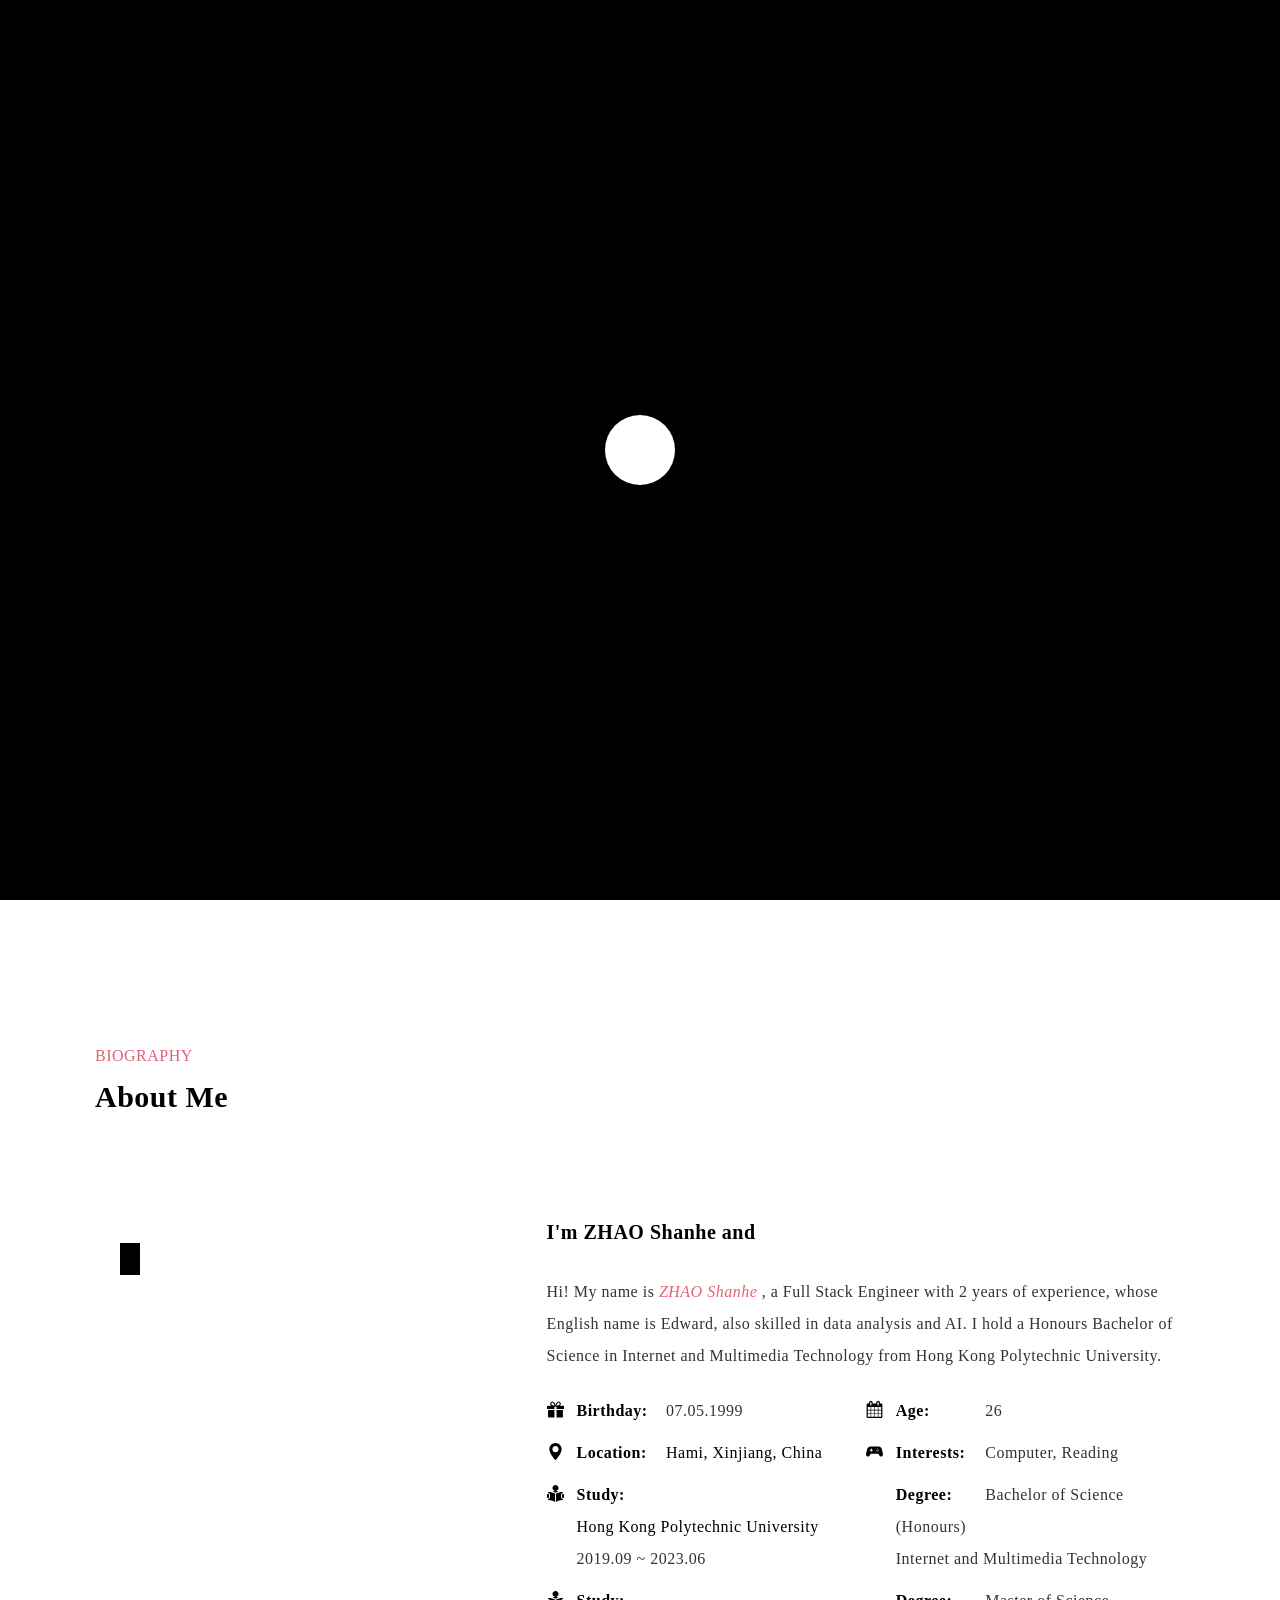
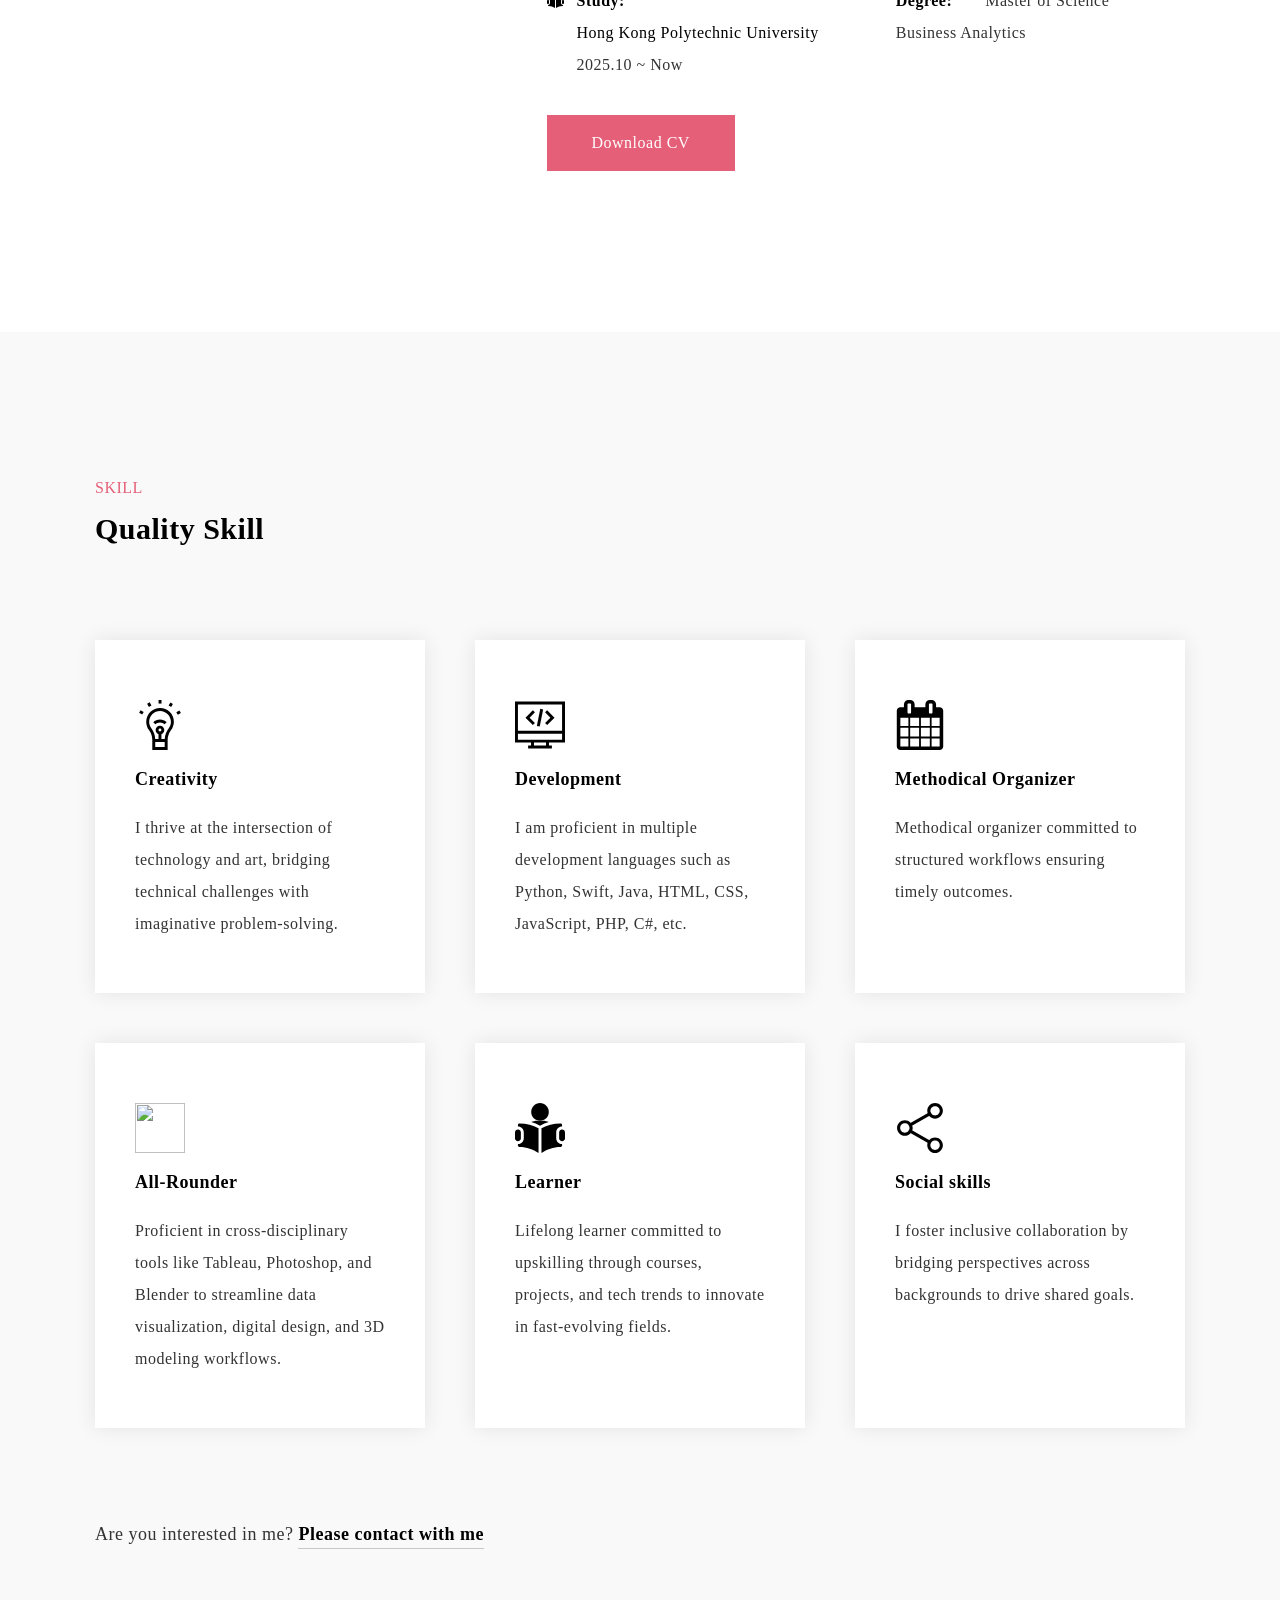
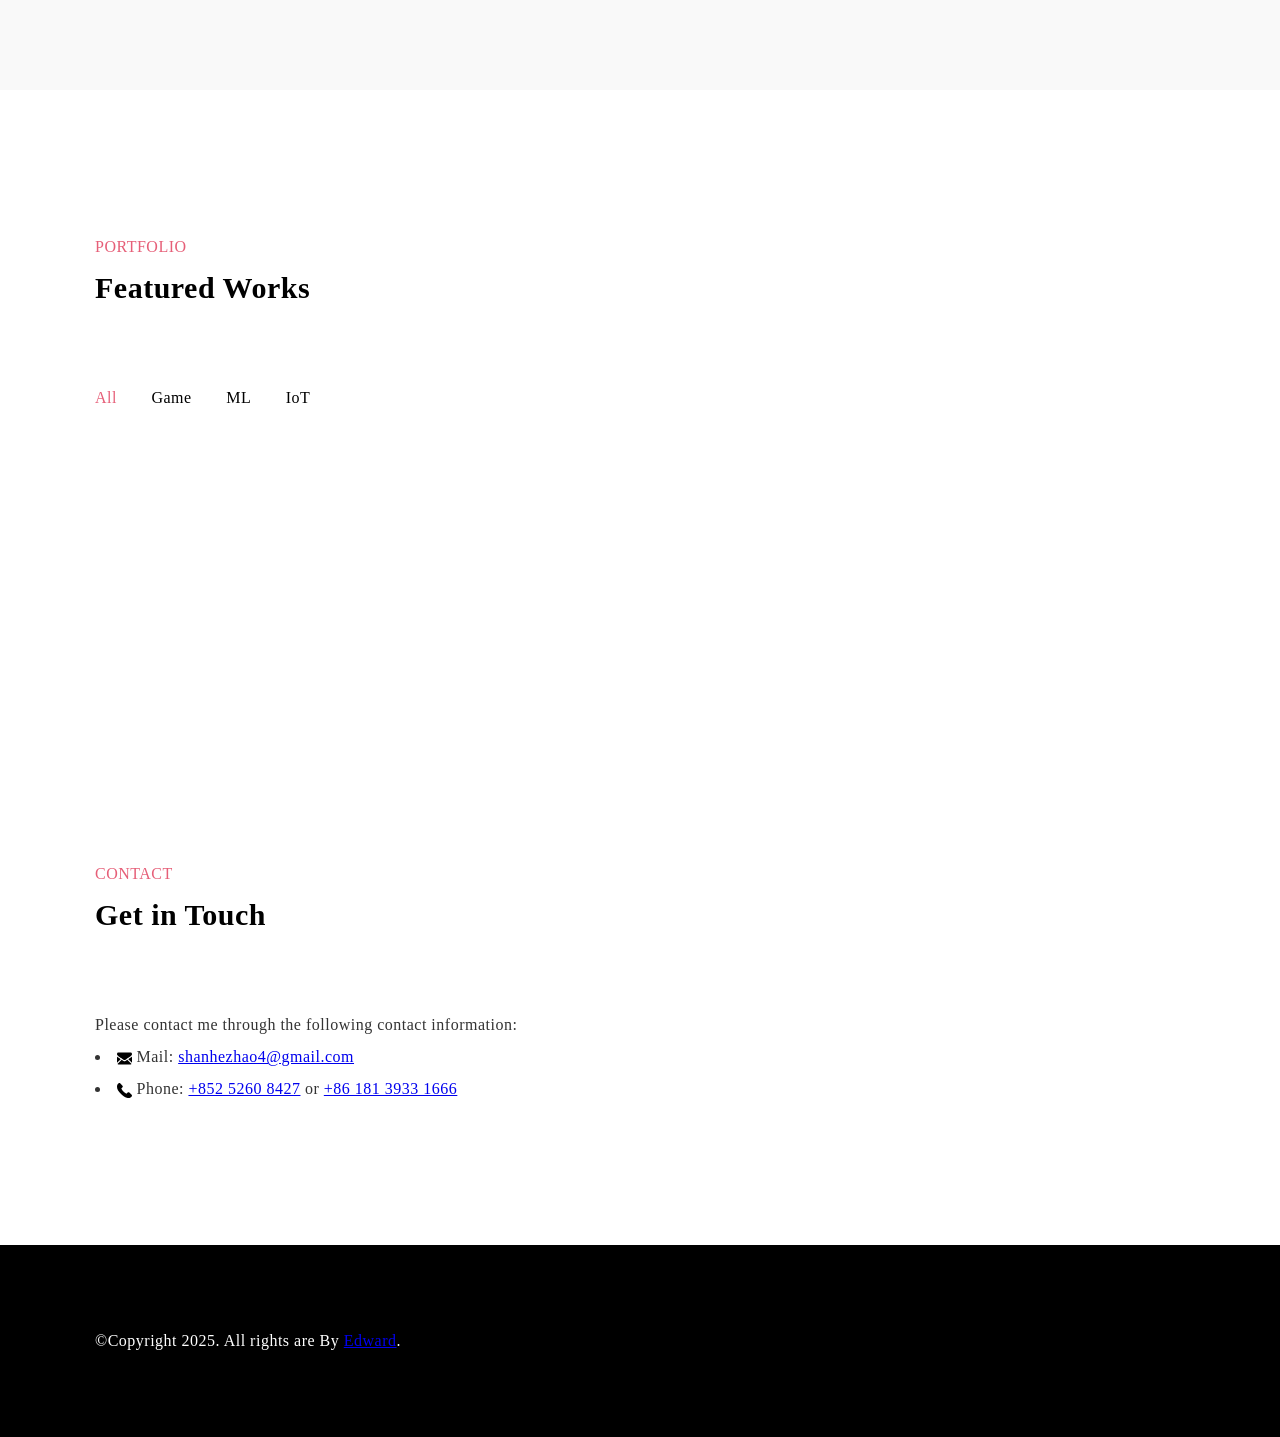
==== index.html @ e215b0c7 "update" ====
<!DOCTYPE html><!--[if lt IE 7]><html class="ie ie6" lang="en"><![endif]--><!--[if IE 7]><html class="ie ie7" lang="en"><![endif]--><!--[if IE 8]><html class="ie ie8" lang="en"><![endif]--><!--[if(gte IE 9)|!(IE)]><!-->
<html lang="en">
<!--<![endif]-->
<head>
<link rel="icon" href="../images/薪炎之律者.ico" type="image/x-icon">
<meta http-equiv="Content-Type" content="text/html; charset=utf-8" />
<meta name="description" content="Name of your web site">
<meta name="author" content="Marketify">
<meta name="viewport" content="width=device-width, initial-scale=1, maximum-scale=1">
<title>Edward Portfolio</title>
<!-- STYLES -->
<link rel="stylesheet" type="text/css" href="css/mulish.css"/>
<link rel="stylesheet" type="text/css" href="css/Montserrat.css"/>
<link rel="stylesheet" type="text/css" href="css/Poppins.css"/>
<link rel="stylesheet" type="text/css" href="css/plugins.css" />
<link rel="stylesheet" type="text/css" href="css/colors.css" />
<link rel="stylesheet" type="text/css" href="css/darkMode.css" />
<link rel="stylesheet" type="text/css" href="css/style.css" />
<!--[if lt IE 9]><script type="text/javascript" src="js/modernizr.custom.js"></script><![endif]--><!-- /STYLES -->
</head>
<body>
<!-- If you want DARK MODE just add class 'dark' to body. For Example:<body class="dark">--><!-- PRELOADER -->
<div class="arlo_tm_preloader">
  <div class="spinner_wrap">
    <div class="spinner"></div>
  </div>
</div>
<!-- /PRELOADER --><!-- WRAPPER ALL -->
<div class="arlo_tm_all_wrap" data-magic-cursor="" data-color="crimson"><!-- "" is default option --><!-- MAGIC CURSOR VALUES:"",hide --><!-- COLOR VALUES:blue,green,brown,pink,orange,black,white,purple,sky,cadetBlue,crimson,olive,red --><!-- MODALBOX NEWS -->
  <div class="arlo_tm_modalbox_news">
    <div class="box_inner">
      <div class="close"><a href="#"><img class="svg" src="img/svg/cancel.svg" alt="" /></a></div>
      <div class="description_wrap scrollable"></div>
    </div>
  </div>
  <!-- /MODALBOX NEWS --><!-- MOBILE MENU -->
  <div class="arlo_tm_mobile_menu">
    <div class="mobile_menu_inner">
      <div class="container">
        <div class="mobile_in">
          <div class="logo"><a href="#"><img src="img/logo/mobile/dark.png" alt="" /></a></div>
          <div class="my_trigger">
            <div class="hamburger hamburger--collapse-r">
              <div class="hamburger-box">
                <div class="hamburger-inner"></div>
              </div>
            </div>
          </div>
        </div>
      </div>
    </div>
    <div class="dropdown">
      <div class="container">
        <div class="dropdown_inner">
          <ul class="anchor_nav">
            <li><a href="#home">Home</a></li>
            <li><a href="#about">About</a></li>
            <li><a href="#skill">Skill</a></li>
            <li><a href="#portfolio">Portfolio</a></li>
            <li><a href="#contact">Contact</a></li>
          </ul>
        </div>
      </div>
    </div>
  </div>
  <!-- /MOBILE MENU --><!-- TOPBAR -->
  <div class="arlo_tm_topbar">
    <div class="container">
      <div class="topbar_inner">
        <div class="logo"><a href="#"><img class="light" src="img/logo/classic/light.png" alt="" /></a><a href="#"><img class="dark" src="img/logo/classic/dark.png" alt="" /></a></div>
        <div class="menu">
          <ul class="anchor_nav">
            <li class="current"><a href="#home">Home</a></li>
            <li><a href="#about">About</a></li>
            <li><a href="#skill">Skill</a></li>
            <li><a href="#portfolio">Portfolio</a></li>
            <li><a href="#contact">Contact</a></li>
          </ul>
        </div>
      </div>
    </div>
  </div>
  <!-- /TOPBAR --><!-- HERO -->
  <div class="arlo_tm_hero" id="home">
    <div class="background">
      <div class="image" data-img-url="img/slider/1.jpg"></div>
      <div class="overlay"></div>
    </div>
    <div class="content">
      <div class="image_wrap">
        <div class="main" data-img-url="img/me/me1.jpeg"></div>
      </div>
      <div class="name_holder">
        <h3>ZHAO<span>Shanhe</span></h3>
      </div>
      <div class="text_typing">
        <p>I'm <span class="arlo_tm_animation_text_word"></span></p>
      </div>
    </div>
    <div class="arlo_tm_arrow_wrap bounce anchor"> <a href="#about"><i class="xcon-angle-double-down"></i></a> </div>
  </div>
  <!-- /HERO --> 
  
  <!-- ABOUT -->
  <div class="arlo_tm_about" id="about">
    <div class="container">
      <div class="arlo_tm_main_title"> <span>Biography</span>
        <h3>About Me</h3>
      </div>
      <div class="about_inner">
        <div class="left">
          <div class="about_image_wrap parallax" data-relative-input="true">
            <div class="image layer" data-depth="0.1"> <img src="img/ratios/550x650.jpg" alt="" />
              <div class="inner" data-img-url="img/me/me2.jpg"></div>
            </div>
            <div class="border layer" data-depth="0.2"> <img src="img/ratios/550x650.jpg" alt="" />
              <div class="inner"></div>
            </div>
          </div>
        </div>
        <div class="right">
          <div class="about_title">
            <h3>I'm ZHAO Shanhe and <span class="arlo_tm_animation_text_word"></span></h3>
          </div>
          <div class="text">
            <p>Hi! My name is <span>ZHAO Shanhe </span>, a Full Stack Engineer with 2 years of experience, whose English name is Edward, also skilled in data analysis and AI. I hold a Honours Bachelor of Science in Internet and Multimedia Technology from Hong Kong Polytechnic University.</p>
          </div>
          <div class="about_short_contact_wrap">
            <ul>
              <li> <img class="svg" src="img/svg/gift.svg" alt="" /> <span>
                <label>Birthday:</label>
                07.05.1999</span> </li>
              <li> <img class="svg" src="img/svg/calendar-4.svg" alt="" /> <span>
                <label>Age:</label>
                26</span> </li>
              <li> <img class="svg" src="img/svg/location-1.svg" alt="" /> <span>
                <label>Location:</label>
                <a class="href_location" href="#"> Hami, Xinjiang, China </a></span> </li>
              <li> <img class="svg" src="img/svg/game-controller-2.svg" alt="" /> <span>
                <label>Interests:</label>
                Computer, Reading</span> </li>
              <li> <img class="svg" src="img/svg/study-5.svg" alt="" /> <span>
                <label>Study:</label>
                <a class="href_location" href="#"> Hong Kong Polytechnic University </a> <br> 2019.09 ~ 2023.06 </span> </li>
              <li> <img class="svg" src="img/svg/degree-1.svg" alt="" /> <span>
                <label>Degree:</label>
                Bachelor of Science (Honours) <br> Internet and Multimedia Technology </span> </li>
              <li> <img class="svg" src="img/svg/study-5.svg" alt="" /> <span>
                <label>Study:</label>
                <a class="href_location" href="#"> Hong Kong Polytechnic University </a> <br> 2025.10 ~ Now </span> </li>
              <li> <img class="svg" src="img/svg/degree-1.svg" alt="" /> <span>
                <label>Degree:</label>
                Master of Science <br> Business Analytics </span> </li>
            </ul>
          </div>
          <div class="arlo_tm_button"> <a href="resume/Edward_CV.pdf" download><span>Download CV</span></a> </div>
        </div>
      </div>
    </div>
  </div>
  <!-- /ABOUT --> 
  
  <!-- SKILLS -->
  <div class="arlo_tm_section" id="skill">
    <div class="arlo_tm_skills">
      <div class="container">
        <div class="arlo_tm_main_title"> <span>Skill</span>
          <h3>Quality Skill</h3>
        </div>
        <div class="skill_inner">
          <ul>
            <li class="wow fadeInLeft" data-wow-duration="1.5s">
              <div class="inner"> <img class="svg" src="img/svg/creativity.svg" alt="" />
                <h3>Creativity</h3>
                <p>I thrive at the intersection of technology and art, bridging technical challenges with imaginative problem-solving.</p>
              </div>
            </li>
            <li class="wow fadeInLeft" data-wow-duration="1.5s" data-wow-delay="0.2s">
              <div class="inner"> <img class="svg" src="img/svg/code.svg" alt="" />
                <h3>Development</h3>
                <p>I am proficient in multiple development languages such as Python, Swift, Java, HTML, CSS, JavaScript, PHP, C#, etc.</p>
              </div>
            </li>
            <li class="wow fadeInLeft" data-wow-duration="1.5s" data-wow-delay="0.4s">
              <div class="inner"> <img class="svg" src="img/svg/calendar-4.svg" alt="" />
                <h3>Methodical Organizer</h3>
                <p>Methodical organizer committed to structured workflows ensuring timely outcomes.</p>
              </div>
            </li>
            <li class="wow fadeInLeft" data-wow-duration="1.5s">
              <div class="inner"> <img class="svg" src="img/svg/photoshop.svg" alt="" />
                <h3>All-Rounder</h3>
                <p>Proficient in cross-disciplinary tools like Tableau, Photoshop, and Blender to streamline data visualization, digital design, and 3D modeling workflows.</p>
              </div>
            </li>
            <li class="wow fadeInLeft" data-wow-duration="1.5s" data-wow-delay="0.2s">
              <div class="inner"> <img class="svg" src="img/svg/study-5.svg" alt="" />
                <h3>Learner</h3>
                <p>Lifelong learner committed to upskilling through courses, projects, and tech trends to innovate in fast-evolving fields.</p>
              </div>
            </li>
            <li class="wow fadeInLeft" data-wow-duration="1.5s" data-wow-delay="0.4s">
              <div class="inner"> <img class="svg" src="img/svg/share.svg" alt="" />
                <h3>Social skills</h3>
                <p>I foster inclusive collaboration by bridging perspectives across backgrounds to drive shared goals.​​</p>
              </div>
            </li>
          </ul>
          <div class="lets_work wow fadeInLeft" data-wow-duration="1.5s">
            <p>Are you interested in me? <a href="#contact"> Please contact with me</a></p>
          </div>
        </div>
      </div>
    </div>
  </div>
  <!-- /skillS --><!-- PORTFOLIO -->
  <div class="arlo_tm_section" id="portfolio">
    <div class="arlo_tm_portfolio">
      <div class="container">
        <div class="arlo_tm_main_title"><span>Portfolio</span>
          <h3>Featured Works</h3>
        </div>
        <div class="portfolio_inner">
          <div class="arlo_tm_portfolio_titles"></div>
          <div class="portfolio_filter">
            <ul>
              <li><a href="#" class="current" data-filter="*">All</a></li>
              <li><a href="#" data-filter=".game">Game</a></li>
              <li><a href="#" data-filter=".ml">ML</a></li>
              <li><a href="#" data-filter=".iot">IoT</a></li>
            </ul>
          </div>
          <div class="portfolio_list">
            <ul class="gallery_zoom">

              <li class="game">
                <div class="inner">
                  <div class="entry arlo_tm_portfolio_animation_wrap" data-title="Darabun (Unity 2D Game, Team 6 with Peter PAN)" data-category="Game"><a class="popup-youtube" href="https://www.youtube.com/watch?v=JV6qRhT-fEI"><img src="img/ratios/ratio-1-1.jpg" alt="" />
                    <div class="main_image" data-img-url="img/portfolio/Darabun.png"></div>
                    </a></div>
                </div>
              </li>

              <li class="game">
                <div class="inner">
                  <div class="entry arlo_tm_portfolio_animation_wrap" data-title="Climax Soldier (Unity 3D Game, Team 6 with Peter PAN)" data-category="Game"><a class="popup-youtube" href="https://www.youtube.com/watch?v=3xhSClPyQBI"><img src="img/ratios/ratio-1-1.jpg" alt="" />
                    <div class="main_image" data-img-url="img/portfolio/climax_soldier.png"></div>
                    </a></div>
                </div>
              </li>

              <li class="iot ml">
                <div class="inner">
                  <div class="entry arlo_tm_portfolio_animation_wrap" data-title="An AIoT Parking System" data-category="ML & IoT"><a class="popup-youtube" href="https://www.youtube.com/watch?v=AXnDixbcpaU"><img src="img/ratios/ratio-1-1.jpg" alt="" />
                    <div class="main_image" data-img-url="img/portfolio/AIoT.jpg"></div>
                    </a></div>
                </div>
              </li>

              <li class="game">
                <div class="inner">
                  <!--<div class="entry arlo_tm_portfolio_animation_wrap" data-title="HHHHHHH" data-category="Game"><a class="zoom" href="https://edward-holmes.github.io/Little_Game1/Game.html"><img src="img/ratios/ratio-1-1.jpg" alt="" />-->
                    <div class="entry arlo_tm_portfolio_animation_wrap" data-title="A Little Game (H5 Game)" data-category="Game"><a href="https://edward-holmes.github.io/Little_Game1/Game.html"><img src="img/ratios/ratio-1-1.jpg" alt="" />
                    <div class="main_image" data-img-url="img/portfolio/a_little_game1.png"></div>
                    </a></div>
                </div>
              </li>

              <li class="ml">
                <div class="inner">
                  <div class="entry arlo_tm_portfolio_animation_wrap" data-title="DDoS Attack Detection" data-category="ML"><a href="https://github.com/Edward-EH-Holmes/DDoS-Attack-Detection"><img src="img/ratios/ratio-1-1.jpg" alt="" />
                    <div class="main_image" data-img-url="img/portfolio/DDoS.jpeg"></div>
                    </a></div>
                </div>
              </li>

              <li class="ml">
                <div class="inner">
                  <div class="entry arlo_tm_portfolio_animation_wrap" data-title="LLM Big Data Text Sentiment Analysis" data-category="ML"><a href="https://github.com/Edward-Holmes/MM5425-Project"><img src="img/ratios/ratio-1-1.jpg" alt="" />
                    <div class="main_image" data-img-url="img/portfolio/meituan.ico"></div>
                    </a></div>
                </div>
              </li>
              
            </ul>
          </div>
        </div>
      </div>
    </div>
  </div>
  <!-- /PORTFOLIO --><!-- CONTACT -->
  <div class="arlo_tm_section" id="contact">
    <div class="arlo_tm_contact">
      <div class="container">
        <div class="contact_inner">
          <div class="arlo_tm_main_title"><span>Contact</span>
            <h3>Get in Touch</h3>
          </div>
          <div class="desc">
            <p class="wow txt" data-splitting>Please contact me through the following contact information:</p>
          </div>
        </div>
        <li> <img class="svg" src="img/svg/message-3.svg" alt="" /> <span>
          <label>Mail:</label>
          <a href="mailto:shanhezhao4@gmail.com">shanhezhao4&#64;gmail.com</a></span>
        </li>
        <li> <img class="svg" src="img/svg/call-2.svg" alt="" /> <span>
          <label>Phone:</label>
          <a href="tel:+852 5260 8427">+852 5260 8427</a> or 
          <a href="tel:+86 181 3933 1666">+86 181 3933 1666</a>
        </span>
        </li>
      </div>
    </div>
  </div>
  <!-- /CONTACT --><!-- COPYRIGHT -->
  <div class="arlo_tm_section">
    <div class="arlo_tm_copyright">
      <div class="container">
        <div class="inner">
          <div class="copy wow fadeInLeft" data-wow-duration="1.5s">
            <p>&copy;Copyright 2025. All rights are By <a href="https://github.com/Edward-Holmes">Edward</a>.</p>
          </div>
        </div>
      </div>
    </div>
  </div>
  <!-- /COPYRIGHT --><!-- CURSOR -->
  <div class="mouse-cursor cursor-outer"></div>
  <div class="mouse-cursor cursor-inner"></div>
  <!-- /CURSOR --></div>
<!-- / WRAPPER ALL -->
<!-- SCRIPTS -->
<script src="https://www.jq22.com/jquery/jquery-1.10.2.js"></script>
<!--[if lt IE 10]><script type="text/javascript" src="js/ie8.js"></script><![endif]-->
<script src="js/plugins.js"></script>
<script src="js/init.js"></script>
<script async defer src="http://www.google.cn/maps/api/js?key=AIzaSyA5bpEs3xlB8vhxNFErwoo3MXR64uavf6Y&amp;callback=initMap"></script>
<!-- /SCRIPTS -->
</body>

</html>
---- css/mulish.css ----
/* cyrillic-ext */
@font-face {
    font-family: 'Mulish';
    font-style: italic;
    font-weight: 200;
    src: url(https://fonts.gstatic.com/s/mulish/v13/1Pttg83HX_SGhgqk2joiaqRFB_ie_Vo.woff2) format('woff2');
    unicode-range: U+0460-052F, U+1C80-1C8A, U+20B4, U+2DE0-2DFF, U+A640-A69F, U+FE2E-FE2F;
  }
  /* cyrillic */
  @font-face {
    font-family: 'Mulish';
    font-style: italic;
    font-weight: 200;
    src: url(https://fonts.gstatic.com/s/mulish/v13/1Pttg83HX_SGhgqk2joraqRFB_ie_Vo.woff2) format('woff2');
    unicode-range: U+0301, U+0400-045F, U+0490-0491, U+04B0-04B1, U+2116;
  }
  /* vietnamese */
  @font-face {
    font-family: 'Mulish';
    font-style: italic;
    font-weight: 200;
    src: url(https://fonts.gstatic.com/s/mulish/v13/1Pttg83HX_SGhgqk2jogaqRFB_ie_Vo.woff2) format('woff2');
    unicode-range: U+0102-0103, U+0110-0111, U+0128-0129, U+0168-0169, U+01A0-01A1, U+01AF-01B0, U+0300-0301, U+0303-0304, U+0308-0309, U+0323, U+0329, U+1EA0-1EF9, U+20AB;
  }
  /* latin-ext */
  @font-face {
    font-family: 'Mulish';
    font-style: italic;
    font-weight: 200;
    src: url(https://fonts.gstatic.com/s/mulish/v13/1Pttg83HX_SGhgqk2johaqRFB_ie_Vo.woff2) format('woff2');
    unicode-range: U+0100-02BA, U+02BD-02C5, U+02C7-02CC, U+02CE-02D7, U+02DD-02FF, U+0304, U+0308, U+0329, U+1D00-1DBF, U+1E00-1E9F, U+1EF2-1EFF, U+2020, U+20A0-20AB, U+20AD-20C0, U+2113, U+2C60-2C7F, U+A720-A7FF;
  }
  /* latin */
  @font-face {
    font-family: 'Mulish';
    font-style: italic;
    font-weight: 200;
    src: url(https://fonts.gstatic.com/s/mulish/v13/1Pttg83HX_SGhgqk2jovaqRFB_ie.woff2) format('woff2');
    unicode-range: U+0000-00FF, U+0131, U+0152-0153, U+02BB-02BC, U+02C6, U+02DA, U+02DC, U+0304, U+0308, U+0329, U+2000-206F, U+20AC, U+2122, U+2191, U+2193, U+2212, U+2215, U+FEFF, U+FFFD;
  }
  /* cyrillic-ext */
  @font-face {
    font-family: 'Mulish';
    font-style: italic;
    font-weight: 300;
    src: url(https://fonts.gstatic.com/s/mulish/v13/1Pttg83HX_SGhgqk2joiaqRFB_ie_Vo.woff2) format('woff2');
    unicode-range: U+0460-052F, U+1C80-1C8A, U+20B4, U+2DE0-2DFF, U+A640-A69F, U+FE2E-FE2F;
  }
  /* cyrillic */
  @font-face {
    font-family: 'Mulish';
    font-style: italic;
    font-weight: 300;
    src: url(https://fonts.gstatic.com/s/mulish/v13/1Pttg83HX_SGhgqk2joraqRFB_ie_Vo.woff2) format('woff2');
    unicode-range: U+0301, U+0400-045F, U+0490-0491, U+04B0-04B1, U+2116;
  }
  /* vietnamese */
  @font-face {
    font-family: 'Mulish';
    font-style: italic;
    font-weight: 300;
    src: url(https://fonts.gstatic.com/s/mulish/v13/1Pttg83HX_SGhgqk2jogaqRFB_ie_Vo.woff2) format('woff2');
    unicode-range: U+0102-0103, U+0110-0111, U+0128-0129, U+0168-0169, U+01A0-01A1, U+01AF-01B0, U+0300-0301, U+0303-0304, U+0308-0309, U+0323, U+0329, U+1EA0-1EF9, U+20AB;
  }
  /* latin-ext */
  @font-face {
    font-family: 'Mulish';
    font-style: italic;
    font-weight: 300;
    src: url(https://fonts.gstatic.com/s/mulish/v13/1Pttg83HX_SGhgqk2johaqRFB_ie_Vo.woff2) format('woff2');
    unicode-range: U+0100-02BA, U+02BD-02C5, U+02C7-02CC, U+02CE-02D7, U+02DD-02FF, U+0304, U+0308, U+0329, U+1D00-1DBF, U+1E00-1E9F, U+1EF2-1EFF, U+2020, U+20A0-20AB, U+20AD-20C0, U+2113, U+2C60-2C7F, U+A720-A7FF;
  }
  /* latin */
  @font-face {
    font-family: 'Mulish';
    font-style: italic;
    font-weight: 300;
    src: url(https://fonts.gstatic.com/s/mulish/v13/1Pttg83HX_SGhgqk2jovaqRFB_ie.woff2) format('woff2');
    unicode-range: U+0000-00FF, U+0131, U+0152-0153, U+02BB-02BC, U+02C6, U+02DA, U+02DC, U+0304, U+0308, U+0329, U+2000-206F, U+20AC, U+2122, U+2191, U+2193, U+2212, U+2215, U+FEFF, U+FFFD;
  }
  /* cyrillic-ext */
  @font-face {
    font-family: 'Mulish';
    font-style: italic;
    font-weight: 400;
    src: url(https://fonts.gstatic.com/s/mulish/v13/1Pttg83HX_SGhgqk2joiaqRFB_ie_Vo.woff2) format('woff2');
    unicode-range: U+0460-052F, U+1C80-1C8A, U+20B4, U+2DE0-2DFF, U+A640-A69F, U+FE2E-FE2F;
  }
  /* cyrillic */
  @font-face {
    font-family: 'Mulish';
    font-style: italic;
    font-weight: 400;
    src: url(https://fonts.gstatic.com/s/mulish/v13/1Pttg83HX_SGhgqk2joraqRFB_ie_Vo.woff2) format('woff2');
    unicode-range: U+0301, U+0400-045F, U+0490-0491, U+04B0-04B1, U+2116;
  }
  /* vietnamese */
  @font-face {
    font-family: 'Mulish';
    font-style: italic;
    font-weight: 400;
    src: url(https://fonts.gstatic.com/s/mulish/v13/1Pttg83HX_SGhgqk2jogaqRFB_ie_Vo.woff2) format('woff2');
    unicode-range: U+0102-0103, U+0110-0111, U+0128-0129, U+0168-0169, U+01A0-01A1, U+01AF-01B0, U+0300-0301, U+0303-0304, U+0308-0309, U+0323, U+0329, U+1EA0-1EF9, U+20AB;
  }
  /* latin-ext */
  @font-face {
    font-family: 'Mulish';
    font-style: italic;
    font-weight: 400;
    src: url(https://fonts.gstatic.com/s/mulish/v13/1Pttg83HX_SGhgqk2johaqRFB_ie_Vo.woff2) format('woff2');
    unicode-range: U+0100-02BA, U+02BD-02C5, U+02C7-02CC, U+02CE-02D7, U+02DD-02FF, U+0304, U+0308, U+0329, U+1D00-1DBF, U+1E00-1E9F, U+1EF2-1EFF, U+2020, U+20A0-20AB, U+20AD-20C0, U+2113, U+2C60-2C7F, U+A720-A7FF;
  }
  /* latin */
  @font-face {
    font-family: 'Mulish';
    font-style: italic;
    font-weight: 400;
    src: url(https://fonts.gstatic.com/s/mulish/v13/1Pttg83HX_SGhgqk2jovaqRFB_ie.woff2) format('woff2');
    unicode-range: U+0000-00FF, U+0131, U+0152-0153, U+02BB-02BC, U+02C6, U+02DA, U+02DC, U+0304, U+0308, U+0329, U+2000-206F, U+20AC, U+2122, U+2191, U+2193, U+2212, U+2215, U+FEFF, U+FFFD;
  }
  /* cyrillic-ext */
  @font-face {
    font-family: 'Mulish';
    font-style: italic;
    font-weight: 500;
    src: url(https://fonts.gstatic.com/s/mulish/v13/1Pttg83HX_SGhgqk2joiaqRFB_ie_Vo.woff2) format('woff2');
    unicode-range: U+0460-052F, U+1C80-1C8A, U+20B4, U+2DE0-2DFF, U+A640-A69F, U+FE2E-FE2F;
  }
  /* cyrillic */
  @font-face {
    font-family: 'Mulish';
    font-style: italic;
    font-weight: 500;
    src: url(https://fonts.gstatic.com/s/mulish/v13/1Pttg83HX_SGhgqk2joraqRFB_ie_Vo.woff2) format('woff2');
    unicode-range: U+0301, U+0400-045F, U+0490-0491, U+04B0-04B1, U+2116;
  }
  /* vietnamese */
  @font-face {
    font-family: 'Mulish';
    font-style: italic;
    font-weight: 500;
    src: url(https://fonts.gstatic.com/s/mulish/v13/1Pttg83HX_SGhgqk2jogaqRFB_ie_Vo.woff2) format('woff2');
    unicode-range: U+0102-0103, U+0110-0111, U+0128-0129, U+0168-0169, U+01A0-01A1, U+01AF-01B0, U+0300-0301, U+0303-0304, U+0308-0309, U+0323, U+0329, U+1EA0-1EF9, U+20AB;
  }
  /* latin-ext */
  @font-face {
    font-family: 'Mulish';
    font-style: italic;
    font-weight: 500;
    src: url(https://fonts.gstatic.com/s/mulish/v13/1Pttg83HX_SGhgqk2johaqRFB_ie_Vo.woff2) format('woff2');
    unicode-range: U+0100-02BA, U+02BD-02C5, U+02C7-02CC, U+02CE-02D7, U+02DD-02FF, U+0304, U+0308, U+0329, U+1D00-1DBF, U+1E00-1E9F, U+1EF2-1EFF, U+2020, U+20A0-20AB, U+20AD-20C0, U+2113, U+2C60-2C7F, U+A720-A7FF;
  }
  /* latin */
  @font-face {
    font-family: 'Mulish';
    font-style: italic;
    font-weight: 500;
    src: url(https://fonts.gstatic.com/s/mulish/v13/1Pttg83HX_SGhgqk2jovaqRFB_ie.woff2) format('woff2');
    unicode-range: U+0000-00FF, U+0131, U+0152-0153, U+02BB-02BC, U+02C6, U+02DA, U+02DC, U+0304, U+0308, U+0329, U+2000-206F, U+20AC, U+2122, U+2191, U+2193, U+2212, U+2215, U+FEFF, U+FFFD;
  }
  /* cyrillic-ext */
  @font-face {
    font-family: 'Mulish';
    font-style: italic;
    font-weight: 600;
    src: url(https://fonts.gstatic.com/s/mulish/v13/1Pttg83HX_SGhgqk2joiaqRFB_ie_Vo.woff2) format('woff2');
    unicode-range: U+0460-052F, U+1C80-1C8A, U+20B4, U+2DE0-2DFF, U+A640-A69F, U+FE2E-FE2F;
  }
  /* cyrillic */
  @font-face {
    font-family: 'Mulish';
    font-style: italic;
    font-weight: 600;
    src: url(https://fonts.gstatic.com/s/mulish/v13/1Pttg83HX_SGhgqk2joraqRFB_ie_Vo.woff2) format('woff2');
    unicode-range: U+0301, U+0400-045F, U+0490-0491, U+04B0-04B1, U+2116;
  }
  /* vietnamese */
  @font-face {
    font-family: 'Mulish';
    font-style: italic;
    font-weight: 600;
    src: url(https://fonts.gstatic.com/s/mulish/v13/1Pttg83HX_SGhgqk2jogaqRFB_ie_Vo.woff2) format('woff2');
    unicode-range: U+0102-0103, U+0110-0111, U+0128-0129, U+0168-0169, U+01A0-01A1, U+01AF-01B0, U+0300-0301, U+0303-0304, U+0308-0309, U+0323, U+0329, U+1EA0-1EF9, U+20AB;
  }
  /* latin-ext */
  @font-face {
    font-family: 'Mulish';
    font-style: italic;
    font-weight: 600;
    src: url(https://fonts.gstatic.com/s/mulish/v13/1Pttg83HX_SGhgqk2johaqRFB_ie_Vo.woff2) format('woff2');
    unicode-range: U+0100-02BA, U+02BD-02C5, U+02C7-02CC, U+02CE-02D7, U+02DD-02FF, U+0304, U+0308, U+0329, U+1D00-1DBF, U+1E00-1E9F, U+1EF2-1EFF, U+2020, U+20A0-20AB, U+20AD-20C0, U+2113, U+2C60-2C7F, U+A720-A7FF;
  }
  /* latin */
  @font-face {
    font-family: 'Mulish';
    font-style: italic;
    font-weight: 600;
    src: url(https://fonts.gstatic.com/s/mulish/v13/1Pttg83HX_SGhgqk2jovaqRFB_ie.woff2) format('woff2');
    unicode-range: U+0000-00FF, U+0131, U+0152-0153, U+02BB-02BC, U+02C6, U+02DA, U+02DC, U+0304, U+0308, U+0329, U+2000-206F, U+20AC, U+2122, U+2191, U+2193, U+2212, U+2215, U+FEFF, U+FFFD;
  }
  /* cyrillic-ext */
  @font-face {
    font-family: 'Mulish';
    font-style: italic;
    font-weight: 700;
    src: url(https://fonts.gstatic.com/s/mulish/v13/1Pttg83HX_SGhgqk2joiaqRFB_ie_Vo.woff2) format('woff2');
    unicode-range: U+0460-052F, U+1C80-1C8A, U+20B4, U+2DE0-2DFF, U+A640-A69F, U+FE2E-FE2F;
  }
  /* cyrillic */
  @font-face {
    font-family: 'Mulish';
    font-style: italic;
    font-weight: 700;
    src: url(https://fonts.gstatic.com/s/mulish/v13/1Pttg83HX_SGhgqk2joraqRFB_ie_Vo.woff2) format('woff2');
    unicode-range: U+0301, U+0400-045F, U+0490-0491, U+04B0-04B1, U+2116;
  }
  /* vietnamese */
  @font-face {
    font-family: 'Mulish';
    font-style: italic;
    font-weight: 700;
    src: url(https://fonts.gstatic.com/s/mulish/v13/1Pttg83HX_SGhgqk2jogaqRFB_ie_Vo.woff2) format('woff2');
    unicode-range: U+0102-0103, U+0110-0111, U+0128-0129, U+0168-0169, U+01A0-01A1, U+01AF-01B0, U+0300-0301, U+0303-0304, U+0308-0309, U+0323, U+0329, U+1EA0-1EF9, U+20AB;
  }
  /* latin-ext */
  @font-face {
    font-family: 'Mulish';
    font-style: italic;
    font-weight: 700;
    src: url(https://fonts.gstatic.com/s/mulish/v13/1Pttg83HX_SGhgqk2johaqRFB_ie_Vo.woff2) format('woff2');
    unicode-range: U+0100-02BA, U+02BD-02C5, U+02C7-02CC, U+02CE-02D7, U+02DD-02FF, U+0304, U+0308, U+0329, U+1D00-1DBF, U+1E00-1E9F, U+1EF2-1EFF, U+2020, U+20A0-20AB, U+20AD-20C0, U+2113, U+2C60-2C7F, U+A720-A7FF;
  }
  /* latin */
  @font-face {
    font-family: 'Mulish';
    font-style: italic;
    font-weight: 700;
    src: url(https://fonts.gstatic.com/s/mulish/v13/1Pttg83HX_SGhgqk2jovaqRFB_ie.woff2) format('woff2');
    unicode-range: U+0000-00FF, U+0131, U+0152-0153, U+02BB-02BC, U+02C6, U+02DA, U+02DC, U+0304, U+0308, U+0329, U+2000-206F, U+20AC, U+2122, U+2191, U+2193, U+2212, U+2215, U+FEFF, U+FFFD;
  }
  /* cyrillic-ext */
  @font-face {
    font-family: 'Mulish';
    font-style: italic;
    font-weight: 800;
    src: url(https://fonts.gstatic.com/s/mulish/v13/1Pttg83HX_SGhgqk2joiaqRFB_ie_Vo.woff2) format('woff2');
    unicode-range: U+0460-052F, U+1C80-1C8A, U+20B4, U+2DE0-2DFF, U+A640-A69F, U+FE2E-FE2F;
  }
  /* cyrillic */
  @font-face {
    font-family: 'Mulish';
    font-style: italic;
    font-weight: 800;
    src: url(https://fonts.gstatic.com/s/mulish/v13/1Pttg83HX_SGhgqk2joraqRFB_ie_Vo.woff2) format('woff2');
    unicode-range: U+0301, U+0400-045F, U+0490-0491, U+04B0-04B1, U+2116;
  }
  /* vietnamese */
  @font-face {
    font-family: 'Mulish';
    font-style: italic;
    font-weight: 800;
    src: url(https://fonts.gstatic.com/s/mulish/v13/1Pttg83HX_SGhgqk2jogaqRFB_ie_Vo.woff2) format('woff2');
    unicode-range: U+0102-0103, U+0110-0111, U+0128-0129, U+0168-0169, U+01A0-01A1, U+01AF-01B0, U+0300-0301, U+0303-0304, U+0308-0309, U+0323, U+0329, U+1EA0-1EF9, U+20AB;
  }
  /* latin-ext */
  @font-face {
    font-family: 'Mulish';
    font-style: italic;
    font-weight: 800;
    src: url(https://fonts.gstatic.com/s/mulish/v13/1Pttg83HX_SGhgqk2johaqRFB_ie_Vo.woff2) format('woff2');
    unicode-range: U+0100-02BA, U+02BD-02C5, U+02C7-02CC, U+02CE-02D7, U+02DD-02FF, U+0304, U+0308, U+0329, U+1D00-1DBF, U+1E00-1E9F, U+1EF2-1EFF, U+2020, U+20A0-20AB, U+20AD-20C0, U+2113, U+2C60-2C7F, U+A720-A7FF;
  }
  /* latin */
  @font-face {
    font-family: 'Mulish';
    font-style: italic;
    font-weight: 800;
    src: url(https://fonts.gstatic.com/s/mulish/v13/1Pttg83HX_SGhgqk2jovaqRFB_ie.woff2) format('woff2');
    unicode-range: U+0000-00FF, U+0131, U+0152-0153, U+02BB-02BC, U+02C6, U+02DA, U+02DC, U+0304, U+0308, U+0329, U+2000-206F, U+20AC, U+2122, U+2191, U+2193, U+2212, U+2215, U+FEFF, U+FFFD;
  }
  /* cyrillic-ext */
  @font-face {
    font-family: 'Mulish';
    font-style: italic;
    font-weight: 900;
    src: url(https://fonts.gstatic.com/s/mulish/v13/1Pttg83HX_SGhgqk2joiaqRFB_ie_Vo.woff2) format('woff2');
    unicode-range: U+0460-052F, U+1C80-1C8A, U+20B4, U+2DE0-2DFF, U+A640-A69F, U+FE2E-FE2F;
  }
  /* cyrillic */
  @font-face {
    font-family: 'Mulish';
    font-style: italic;
    font-weight: 900;
    src: url(https://fonts.gstatic.com/s/mulish/v13/1Pttg83HX_SGhgqk2joraqRFB_ie_Vo.woff2) format('woff2');
    unicode-range: U+0301, U+0400-045F, U+0490-0491, U+04B0-04B1, U+2116;
  }
  /* vietnamese */
  @font-face {
    font-family: 'Mulish';
    font-style: italic;
    font-weight: 900;
    src: url(https://fonts.gstatic.com/s/mulish/v13/1Pttg83HX_SGhgqk2jogaqRFB_ie_Vo.woff2) format('woff2');
    unicode-range: U+0102-0103, U+0110-0111, U+0128-0129, U+0168-0169, U+01A0-01A1, U+01AF-01B0, U+0300-0301, U+0303-0304, U+0308-0309, U+0323, U+0329, U+1EA0-1EF9, U+20AB;
  }
  /* latin-ext */
  @font-face {
    font-family: 'Mulish';
    font-style: italic;
    font-weight: 900;
    src: url(https://fonts.gstatic.com/s/mulish/v13/1Pttg83HX_SGhgqk2johaqRFB_ie_Vo.woff2) format('woff2');
    unicode-range: U+0100-02BA, U+02BD-02C5, U+02C7-02CC, U+02CE-02D7, U+02DD-02FF, U+0304, U+0308, U+0329, U+1D00-1DBF, U+1E00-1E9F, U+1EF2-1EFF, U+2020, U+20A0-20AB, U+20AD-20C0, U+2113, U+2C60-2C7F, U+A720-A7FF;
  }
  /* latin */
  @font-face {
    font-family: 'Mulish';
    font-style: italic;
    font-weight: 900;
    src: url(https://fonts.gstatic.com/s/mulish/v13/1Pttg83HX_SGhgqk2jovaqRFB_ie.woff2) format('woff2');
    unicode-range: U+0000-00FF, U+0131, U+0152-0153, U+02BB-02BC, U+02C6, U+02DA, U+02DC, U+0304, U+0308, U+0329, U+2000-206F, U+20AC, U+2122, U+2191, U+2193, U+2212, U+2215, U+FEFF, U+FFFD;
  }
  /* cyrillic-ext */
  @font-face {
    font-family: 'Mulish';
    font-style: normal;
    font-weight: 200;
    src: url(https://fonts.gstatic.com/s/mulish/v13/1Ptvg83HX_SGhgqk0gotYKNnBcif.woff2) format('woff2');
    unicode-range: U+0460-052F, U+1C80-1C8A, U+20B4, U+2DE0-2DFF, U+A640-A69F, U+FE2E-FE2F;
  }
  /* cyrillic */
  @font-face {
    font-family: 'Mulish';
    font-style: normal;
    font-weight: 200;
    src: url(https://fonts.gstatic.com/s/mulish/v13/1Ptvg83HX_SGhgqk2wotYKNnBcif.woff2) format('woff2');
    unicode-range: U+0301, U+0400-045F, U+0490-0491, U+04B0-04B1, U+2116;
  }
  /* vietnamese */
  @font-face {
    font-family: 'Mulish';
    font-style: normal;
    font-weight: 200;
    src: url(https://fonts.gstatic.com/s/mulish/v13/1Ptvg83HX_SGhgqk0AotYKNnBcif.woff2) format('woff2');
    unicode-range: U+0102-0103, U+0110-0111, U+0128-0129, U+0168-0169, U+01A0-01A1, U+01AF-01B0, U+0300-0301, U+0303-0304, U+0308-0309, U+0323, U+0329, U+1EA0-1EF9, U+20AB;
  }
  /* latin-ext */
  @font-face {
    font-family: 'Mulish';
    font-style: normal;
    font-weight: 200;
    src: url(https://fonts.gstatic.com/s/mulish/v13/1Ptvg83HX_SGhgqk0QotYKNnBcif.woff2) format('woff2');
    unicode-range: U+0100-02BA, U+02BD-02C5, U+02C7-02CC, U+02CE-02D7, U+02DD-02FF, U+0304, U+0308, U+0329, U+1D00-1DBF, U+1E00-1E9F, U+1EF2-1EFF, U+2020, U+20A0-20AB, U+20AD-20C0, U+2113, U+2C60-2C7F, U+A720-A7FF;
  }
  /* latin */
  @font-face {
    font-family: 'Mulish';
    font-style: normal;
    font-weight: 200;
    src: url(https://fonts.gstatic.com/s/mulish/v13/1Ptvg83HX_SGhgqk3wotYKNnBQ.woff2) format('woff2');
    unicode-range: U+0000-00FF, U+0131, U+0152-0153, U+02BB-02BC, U+02C6, U+02DA, U+02DC, U+0304, U+0308, U+0329, U+2000-206F, U+20AC, U+2122, U+2191, U+2193, U+2212, U+2215, U+FEFF, U+FFFD;
  }
  /* cyrillic-ext */
  @font-face {
    font-family: 'Mulish';
    font-style: normal;
    font-weight: 300;
    src: url(https://fonts.gstatic.com/s/mulish/v13/1Ptvg83HX_SGhgqk0gotYKNnBcif.woff2) format('woff2');
    unicode-range: U+0460-052F, U+1C80-1C8A, U+20B4, U+2DE0-2DFF, U+A640-A69F, U+FE2E-FE2F;
  }
  /* cyrillic */
  @font-face {
    font-family: 'Mulish';
    font-style: normal;
    font-weight: 300;
    src: url(https://fonts.gstatic.com/s/mulish/v13/1Ptvg83HX_SGhgqk2wotYKNnBcif.woff2) format('woff2');
    unicode-range: U+0301, U+0400-045F, U+0490-0491, U+04B0-04B1, U+2116;
  }
  /* vietnamese */
  @font-face {
    font-family: 'Mulish';
    font-style: normal;
    font-weight: 300;
    src: url(https://fonts.gstatic.com/s/mulish/v13/1Ptvg83HX_SGhgqk0AotYKNnBcif.woff2) format('woff2');
    unicode-range: U+0102-0103, U+0110-0111, U+0128-0129, U+0168-0169, U+01A0-01A1, U+01AF-01B0, U+0300-0301, U+0303-0304, U+0308-0309, U+0323, U+0329, U+1EA0-1EF9, U+20AB;
  }
  /* latin-ext */
  @font-face {
    font-family: 'Mulish';
    font-style: normal;
    font-weight: 300;
    src: url(https://fonts.gstatic.com/s/mulish/v13/1Ptvg83HX_SGhgqk0QotYKNnBcif.woff2) format('woff2');
    unicode-range: U+0100-02BA, U+02BD-02C5, U+02C7-02CC, U+02CE-02D7, U+02DD-02FF, U+0304, U+0308, U+0329, U+1D00-1DBF, U+1E00-1E9F, U+1EF2-1EFF, U+2020, U+20A0-20AB, U+20AD-20C0, U+2113, U+2C60-2C7F, U+A720-A7FF;
  }
  /* latin */
  @font-face {
    font-family: 'Mulish';
    font-style: normal;
    font-weight: 300;
    src: url(https://fonts.gstatic.com/s/mulish/v13/1Ptvg83HX_SGhgqk3wotYKNnBQ.woff2) format('woff2');
    unicode-range: U+0000-00FF, U+0131, U+0152-0153, U+02BB-02BC, U+02C6, U+02DA, U+02DC, U+0304, U+0308, U+0329, U+2000-206F, U+20AC, U+2122, U+2191, U+2193, U+2212, U+2215, U+FEFF, U+FFFD;
  }
  /* cyrillic-ext */
  @font-face {
    font-family: 'Mulish';
    font-style: normal;
    font-weight: 400;
    src: url(https://fonts.gstatic.com/s/mulish/v13/1Ptvg83HX_SGhgqk0gotYKNnBcif.woff2) format('woff2');
    unicode-range: U+0460-052F, U+1C80-1C8A, U+20B4, U+2DE0-2DFF, U+A640-A69F, U+FE2E-FE2F;
  }
  /* cyrillic */
  @font-face {
    font-family: 'Mulish';
    font-style: normal;
    font-weight: 400;
    src: url(https://fonts.gstatic.com/s/mulish/v13/1Ptvg83HX_SGhgqk2wotYKNnBcif.woff2) format('woff2');
    unicode-range: U+0301, U+0400-045F, U+0490-0491, U+04B0-04B1, U+2116;
  }
  /* vietnamese */
  @font-face {
    font-family: 'Mulish';
    font-style: normal;
    font-weight: 400;
    src: url(https://fonts.gstatic.com/s/mulish/v13/1Ptvg83HX_SGhgqk0AotYKNnBcif.woff2) format('woff2');
    unicode-range: U+0102-0103, U+0110-0111, U+0128-0129, U+0168-0169, U+01A0-01A1, U+01AF-01B0, U+0300-0301, U+0303-0304, U+0308-0309, U+0323, U+0329, U+1EA0-1EF9, U+20AB;
  }
  /* latin-ext */
  @font-face {
    font-family: 'Mulish';
    font-style: normal;
    font-weight: 400;
    src: url(https://fonts.gstatic.com/s/mulish/v13/1Ptvg83HX_SGhgqk0QotYKNnBcif.woff2) format('woff2');
    unicode-range: U+0100-02BA, U+02BD-02C5, U+02C7-02CC, U+02CE-02D7, U+02DD-02FF, U+0304, U+0308, U+0329, U+1D00-1DBF, U+1E00-1E9F, U+1EF2-1EFF, U+2020, U+20A0-20AB, U+20AD-20C0, U+2113, U+2C60-2C7F, U+A720-A7FF;
  }
  /* latin */
  @font-face {
    font-family: 'Mulish';
    font-style: normal;
    font-weight: 400;
    src: url(https://fonts.gstatic.com/s/mulish/v13/1Ptvg83HX_SGhgqk3wotYKNnBQ.woff2) format('woff2');
    unicode-range: U+0000-00FF, U+0131, U+0152-0153, U+02BB-02BC, U+02C6, U+02DA, U+02DC, U+0304, U+0308, U+0329, U+2000-206F, U+20AC, U+2122, U+2191, U+2193, U+2212, U+2215, U+FEFF, U+FFFD;
  }
  /* cyrillic-ext */
  @font-face {
    font-family: 'Mulish';
    font-style: normal;
    font-weight: 500;
    src: url(https://fonts.gstatic.com/s/mulish/v13/1Ptvg83HX_SGhgqk0gotYKNnBcif.woff2) format('woff2');
    unicode-range: U+0460-052F, U+1C80-1C8A, U+20B4, U+2DE0-2DFF, U+A640-A69F, U+FE2E-FE2F;
  }
  /* cyrillic */
  @font-face {
    font-family: 'Mulish';
    font-style: normal;
    font-weight: 500;
    src: url(https://fonts.gstatic.com/s/mulish/v13/1Ptvg83HX_SGhgqk2wotYKNnBcif.woff2) format('woff2');
    unicode-range: U+0301, U+0400-045F, U+0490-0491, U+04B0-04B1, U+2116;
  }
  /* vietnamese */
  @font-face {
    font-family: 'Mulish';
    font-style: normal;
    font-weight: 500;
    src: url(https://fonts.gstatic.com/s/mulish/v13/1Ptvg83HX_SGhgqk0AotYKNnBcif.woff2) format('woff2');
    unicode-range: U+0102-0103, U+0110-0111, U+0128-0129, U+0168-0169, U+01A0-01A1, U+01AF-01B0, U+0300-0301, U+0303-0304, U+0308-0309, U+0323, U+0329, U+1EA0-1EF9, U+20AB;
  }
  /* latin-ext */
  @font-face {
    font-family: 'Mulish';
    font-style: normal;
    font-weight: 500;
    src: url(https://fonts.gstatic.com/s/mulish/v13/1Ptvg83HX_SGhgqk0QotYKNnBcif.woff2) format('woff2');
    unicode-range: U+0100-02BA, U+02BD-02C5, U+02C7-02CC, U+02CE-02D7, U+02DD-02FF, U+0304, U+0308, U+0329, U+1D00-1DBF, U+1E00-1E9F, U+1EF2-1EFF, U+2020, U+20A0-20AB, U+20AD-20C0, U+2113, U+2C60-2C7F, U+A720-A7FF;
  }
  /* latin */
  @font-face {
    font-family: 'Mulish';
    font-style: normal;
    font-weight: 500;
    src: url(https://fonts.gstatic.com/s/mulish/v13/1Ptvg83HX_SGhgqk3wotYKNnBQ.woff2) format('woff2');
    unicode-range: U+0000-00FF, U+0131, U+0152-0153, U+02BB-02BC, U+02C6, U+02DA, U+02DC, U+0304, U+0308, U+0329, U+2000-206F, U+20AC, U+2122, U+2191, U+2193, U+2212, U+2215, U+FEFF, U+FFFD;
  }
  /* cyrillic-ext */
  @font-face {
    font-family: 'Mulish';
    font-style: normal;
    font-weight: 600;
    src: url(https://fonts.gstatic.com/s/mulish/v13/1Ptvg83HX_SGhgqk0gotYKNnBcif.woff2) format('woff2');
    unicode-range: U+0460-052F, U+1C80-1C8A, U+20B4, U+2DE0-2DFF, U+A640-A69F, U+FE2E-FE2F;
  }
  /* cyrillic */
  @font-face {
    font-family: 'Mulish';
    font-style: normal;
    font-weight: 600;
    src: url(https://fonts.gstatic.com/s/mulish/v13/1Ptvg83HX_SGhgqk2wotYKNnBcif.woff2) format('woff2');
    unicode-range: U+0301, U+0400-045F, U+0490-0491, U+04B0-04B1, U+2116;
  }
  /* vietnamese */
  @font-face {
    font-family: 'Mulish';
    font-style: normal;
    font-weight: 600;
    src: url(https://fonts.gstatic.com/s/mulish/v13/1Ptvg83HX_SGhgqk0AotYKNnBcif.woff2) format('woff2');
    unicode-range: U+0102-0103, U+0110-0111, U+0128-0129, U+0168-0169, U+01A0-01A1, U+01AF-01B0, U+0300-0301, U+0303-0304, U+0308-0309, U+0323, U+0329, U+1EA0-1EF9, U+20AB;
  }
  /* latin-ext */
  @font-face {
    font-family: 'Mulish';
    font-style: normal;
    font-weight: 600;
    src: url(https://fonts.gstatic.com/s/mulish/v13/1Ptvg83HX_SGhgqk0QotYKNnBcif.woff2) format('woff2');
    unicode-range: U+0100-02BA, U+02BD-02C5, U+02C7-02CC, U+02CE-02D7, U+02DD-02FF, U+0304, U+0308, U+0329, U+1D00-1DBF, U+1E00-1E9F, U+1EF2-1EFF, U+2020, U+20A0-20AB, U+20AD-20C0, U+2113, U+2C60-2C7F, U+A720-A7FF;
  }
  /* latin */
  @font-face {
    font-family: 'Mulish';
    font-style: normal;
    font-weight: 600;
    src: url(https://fonts.gstatic.com/s/mulish/v13/1Ptvg83HX_SGhgqk3wotYKNnBQ.woff2) format('woff2');
    unicode-range: U+0000-00FF, U+0131, U+0152-0153, U+02BB-02BC, U+02C6, U+02DA, U+02DC, U+0304, U+0308, U+0329, U+2000-206F, U+20AC, U+2122, U+2191, U+2193, U+2212, U+2215, U+FEFF, U+FFFD;
  }
  /* cyrillic-ext */
  @font-face {
    font-family: 'Mulish';
    font-style: normal;
    font-weight: 700;
    src: url(https://fonts.gstatic.com/s/mulish/v13/1Ptvg83HX_SGhgqk0gotYKNnBcif.woff2) format('woff2');
    unicode-range: U+0460-052F, U+1C80-1C8A, U+20B4, U+2DE0-2DFF, U+A640-A69F, U+FE2E-FE2F;
  }
  /* cyrillic */
  @font-face {
    font-family: 'Mulish';
    font-style: normal;
    font-weight: 700;
    src: url(https://fonts.gstatic.com/s/mulish/v13/1Ptvg83HX_SGhgqk2wotYKNnBcif.woff2) format('woff2');
    unicode-range: U+0301, U+0400-045F, U+0490-0491, U+04B0-04B1, U+2116;
  }
  /* vietnamese */
  @font-face {
    font-family: 'Mulish';
    font-style: normal;
    font-weight: 700;
    src: url(https://fonts.gstatic.com/s/mulish/v13/1Ptvg83HX_SGhgqk0AotYKNnBcif.woff2) format('woff2');
    unicode-range: U+0102-0103, U+0110-0111, U+0128-0129, U+0168-0169, U+01A0-01A1, U+01AF-01B0, U+0300-0301, U+0303-0304, U+0308-0309, U+0323, U+0329, U+1EA0-1EF9, U+20AB;
  }
  /* latin-ext */
  @font-face {
    font-family: 'Mulish';
    font-style: normal;
    font-weight: 700;
    src: url(https://fonts.gstatic.com/s/mulish/v13/1Ptvg83HX_SGhgqk0QotYKNnBcif.woff2) format('woff2');
    unicode-range: U+0100-02BA, U+02BD-02C5, U+02C7-02CC, U+02CE-02D7, U+02DD-02FF, U+0304, U+0308, U+0329, U+1D00-1DBF, U+1E00-1E9F, U+1EF2-1EFF, U+2020, U+20A0-20AB, U+20AD-20C0, U+2113, U+2C60-2C7F, U+A720-A7FF;
  }
  /* latin */
  @font-face {
    font-family: 'Mulish';
    font-style: normal;
    font-weight: 700;
    src: url(https://fonts.gstatic.com/s/mulish/v13/1Ptvg83HX_SGhgqk3wotYKNnBQ.woff2) format('woff2');
    unicode-range: U+0000-00FF, U+0131, U+0152-0153, U+02BB-02BC, U+02C6, U+02DA, U+02DC, U+0304, U+0308, U+0329, U+2000-206F, U+20AC, U+2122, U+2191, U+2193, U+2212, U+2215, U+FEFF, U+FFFD;
  }
  /* cyrillic-ext */
  @font-face {
    font-family: 'Mulish';
    font-style: normal;
    font-weight: 800;
    src: url(https://fonts.gstatic.com/s/mulish/v13/1Ptvg83HX_SGhgqk0gotYKNnBcif.woff2) format('woff2');
    unicode-range: U+0460-052F, U+1C80-1C8A, U+20B4, U+2DE0-2DFF, U+A640-A69F, U+FE2E-FE2F;
  }
  /* cyrillic */
  @font-face {
    font-family: 'Mulish';
    font-style: normal;
    font-weight: 800;
    src: url(https://fonts.gstatic.com/s/mulish/v13/1Ptvg83HX_SGhgqk2wotYKNnBcif.woff2) format('woff2');
    unicode-range: U+0301, U+0400-045F, U+0490-0491, U+04B0-04B1, U+2116;
  }
  /* vietnamese */
  @font-face {
    font-family: 'Mulish';
    font-style: normal;
    font-weight: 800;
    src: url(https://fonts.gstatic.com/s/mulish/v13/1Ptvg83HX_SGhgqk0AotYKNnBcif.woff2) format('woff2');
    unicode-range: U+0102-0103, U+0110-0111, U+0128-0129, U+0168-0169, U+01A0-01A1, U+01AF-01B0, U+0300-0301, U+0303-0304, U+0308-0309, U+0323, U+0329, U+1EA0-1EF9, U+20AB;
  }
  /* latin-ext */
  @font-face {
    font-family: 'Mulish';
    font-style: normal;
    font-weight: 800;
    src: url(https://fonts.gstatic.com/s/mulish/v13/1Ptvg83HX_SGhgqk0QotYKNnBcif.woff2) format('woff2');
    unicode-range: U+0100-02BA, U+02BD-02C5, U+02C7-02CC, U+02CE-02D7, U+02DD-02FF, U+0304, U+0308, U+0329, U+1D00-1DBF, U+1E00-1E9F, U+1EF2-1EFF, U+2020, U+20A0-20AB, U+20AD-20C0, U+2113, U+2C60-2C7F, U+A720-A7FF;
  }
  /* latin */
  @font-face {
    font-family: 'Mulish';
    font-style: normal;
    font-weight: 800;
    src: url(https://fonts.gstatic.com/s/mulish/v13/1Ptvg83HX_SGhgqk3wotYKNnBQ.woff2) format('woff2');
    unicode-range: U+0000-00FF, U+0131, U+0152-0153, U+02BB-02BC, U+02C6, U+02DA, U+02DC, U+0304, U+0308, U+0329, U+2000-206F, U+20AC, U+2122, U+2191, U+2193, U+2212, U+2215, U+FEFF, U+FFFD;
  }
  /* cyrillic-ext */
  @font-face {
    font-family: 'Mulish';
    font-style: normal;
    font-weight: 900;
    src: url(https://fonts.gstatic.com/s/mulish/v13/1Ptvg83HX_SGhgqk0gotYKNnBcif.woff2) format('woff2');
    unicode-range: U+0460-052F, U+1C80-1C8A, U+20B4, U+2DE0-2DFF, U+A640-A69F, U+FE2E-FE2F;
  }
  /* cyrillic */
  @font-face {
    font-family: 'Mulish';
    font-style: normal;
    font-weight: 900;
    src: url(https://fonts.gstatic.com/s/mulish/v13/1Ptvg83HX_SGhgqk2wotYKNnBcif.woff2) format('woff2');
    unicode-range: U+0301, U+0400-045F, U+0490-0491, U+04B0-04B1, U+2116;
  }
  /* vietnamese */
  @font-face {
    font-family: 'Mulish';
    font-style: normal;
    font-weight: 900;
    src: url(https://fonts.gstatic.com/s/mulish/v13/1Ptvg83HX_SGhgqk0AotYKNnBcif.woff2) format('woff2');
    unicode-range: U+0102-0103, U+0110-0111, U+0128-0129, U+0168-0169, U+01A0-01A1, U+01AF-01B0, U+0300-0301, U+0303-0304, U+0308-0309, U+0323, U+0329, U+1EA0-1EF9, U+20AB;
  }
  /* latin-ext */
  @font-face {
    font-family: 'Mulish';
    font-style: normal;
    font-weight: 900;
    src: url(https://fonts.gstatic.com/s/mulish/v13/1Ptvg83HX_SGhgqk0QotYKNnBcif.woff2) format('woff2');
    unicode-range: U+0100-02BA, U+02BD-02C5, U+02C7-02CC, U+02CE-02D7, U+02DD-02FF, U+0304, U+0308, U+0329, U+1D00-1DBF, U+1E00-1E9F, U+1EF2-1EFF, U+2020, U+20A0-20AB, U+20AD-20C0, U+2113, U+2C60-2C7F, U+A720-A7FF;
  }
  /* latin */
  @font-face {
    font-family: 'Mulish';
    font-style: normal;
    font-weight: 900;
    src: url(https://fonts.gstatic.com/s/mulish/v13/1Ptvg83HX_SGhgqk3wotYKNnBQ.woff2) format('woff2');
    unicode-range: U+0000-00FF, U+0131, U+0152-0153, U+02BB-02BC, U+02C6, U+02DA, U+02DC, U+0304, U+0308, U+0329, U+2000-206F, U+20AC, U+2122, U+2191, U+2193, U+2212, U+2215, U+FEFF, U+FFFD;
  }
---- css/Montserrat.css ----
/* cyrillic-ext */
@font-face {
    font-family: 'Montserrat';
    font-style: italic;
    font-weight: 200;
    src: url(https://fonts.gstatic.com/s/montserrat/v29/JTUQjIg1_i6t8kCHKm459WxRxC7m0dR9pBOi.woff2) format('woff2');
    unicode-range: U+0460-052F, U+1C80-1C8A, U+20B4, U+2DE0-2DFF, U+A640-A69F, U+FE2E-FE2F;
  }
  /* cyrillic */
  @font-face {
    font-family: 'Montserrat';
    font-style: italic;
    font-weight: 200;
    src: url(https://fonts.gstatic.com/s/montserrat/v29/JTUQjIg1_i6t8kCHKm459WxRzS7m0dR9pBOi.woff2) format('woff2');
    unicode-range: U+0301, U+0400-045F, U+0490-0491, U+04B0-04B1, U+2116;
  }
  /* vietnamese */
  @font-face {
    font-family: 'Montserrat';
    font-style: italic;
    font-weight: 200;
    src: url(https://fonts.gstatic.com/s/montserrat/v29/JTUQjIg1_i6t8kCHKm459WxRxi7m0dR9pBOi.woff2) format('woff2');
    unicode-range: U+0102-0103, U+0110-0111, U+0128-0129, U+0168-0169, U+01A0-01A1, U+01AF-01B0, U+0300-0301, U+0303-0304, U+0308-0309, U+0323, U+0329, U+1EA0-1EF9, U+20AB;
  }
  /* latin-ext */
  @font-face {
    font-family: 'Montserrat';
    font-style: italic;
    font-weight: 200;
    src: url(https://fonts.gstatic.com/s/montserrat/v29/JTUQjIg1_i6t8kCHKm459WxRxy7m0dR9pBOi.woff2) format('woff2');
    unicode-range: U+0100-02BA, U+02BD-02C5, U+02C7-02CC, U+02CE-02D7, U+02DD-02FF, U+0304, U+0308, U+0329, U+1D00-1DBF, U+1E00-1E9F, U+1EF2-1EFF, U+2020, U+20A0-20AB, U+20AD-20C0, U+2113, U+2C60-2C7F, U+A720-A7FF;
  }
  /* latin */
  @font-face {
    font-family: 'Montserrat';
    font-style: italic;
    font-weight: 200;
    src: url(https://fonts.gstatic.com/s/montserrat/v29/JTUQjIg1_i6t8kCHKm459WxRyS7m0dR9pA.woff2) format('woff2');
    unicode-range: U+0000-00FF, U+0131, U+0152-0153, U+02BB-02BC, U+02C6, U+02DA, U+02DC, U+0304, U+0308, U+0329, U+2000-206F, U+20AC, U+2122, U+2191, U+2193, U+2212, U+2215, U+FEFF, U+FFFD;
  }
  /* cyrillic-ext */
  @font-face {
    font-family: 'Montserrat';
    font-style: italic;
    font-weight: 300;
    src: url(https://fonts.gstatic.com/s/montserrat/v29/JTUQjIg1_i6t8kCHKm459WxRxC7m0dR9pBOi.woff2) format('woff2');
    unicode-range: U+0460-052F, U+1C80-1C8A, U+20B4, U+2DE0-2DFF, U+A640-A69F, U+FE2E-FE2F;
  }
  /* cyrillic */
  @font-face {
    font-family: 'Montserrat';
    font-style: italic;
    font-weight: 300;
    src: url(https://fonts.gstatic.com/s/montserrat/v29/JTUQjIg1_i6t8kCHKm459WxRzS7m0dR9pBOi.woff2) format('woff2');
    unicode-range: U+0301, U+0400-045F, U+0490-0491, U+04B0-04B1, U+2116;
  }
  /* vietnamese */
  @font-face {
    font-family: 'Montserrat';
    font-style: italic;
    font-weight: 300;
    src: url(https://fonts.gstatic.com/s/montserrat/v29/JTUQjIg1_i6t8kCHKm459WxRxi7m0dR9pBOi.woff2) format('woff2');
    unicode-range: U+0102-0103, U+0110-0111, U+0128-0129, U+0168-0169, U+01A0-01A1, U+01AF-01B0, U+0300-0301, U+0303-0304, U+0308-0309, U+0323, U+0329, U+1EA0-1EF9, U+20AB;
  }
  /* latin-ext */
  @font-face {
    font-family: 'Montserrat';
    font-style: italic;
    font-weight: 300;
    src: url(https://fonts.gstatic.com/s/montserrat/v29/JTUQjIg1_i6t8kCHKm459WxRxy7m0dR9pBOi.woff2) format('woff2');
    unicode-range: U+0100-02BA, U+02BD-02C5, U+02C7-02CC, U+02CE-02D7, U+02DD-02FF, U+0304, U+0308, U+0329, U+1D00-1DBF, U+1E00-1E9F, U+1EF2-1EFF, U+2020, U+20A0-20AB, U+20AD-20C0, U+2113, U+2C60-2C7F, U+A720-A7FF;
  }
  /* latin */
  @font-face {
    font-family: 'Montserrat';
    font-style: italic;
    font-weight: 300;
    src: url(https://fonts.gstatic.com/s/montserrat/v29/JTUQjIg1_i6t8kCHKm459WxRyS7m0dR9pA.woff2) format('woff2');
    unicode-range: U+0000-00FF, U+0131, U+0152-0153, U+02BB-02BC, U+02C6, U+02DA, U+02DC, U+0304, U+0308, U+0329, U+2000-206F, U+20AC, U+2122, U+2191, U+2193, U+2212, U+2215, U+FEFF, U+FFFD;
  }
  /* cyrillic-ext */
  @font-face {
    font-family: 'Montserrat';
    font-style: italic;
    font-weight: 400;
    src: url(https://fonts.gstatic.com/s/montserrat/v29/JTUQjIg1_i6t8kCHKm459WxRxC7m0dR9pBOi.woff2) format('woff2');
    unicode-range: U+0460-052F, U+1C80-1C8A, U+20B4, U+2DE0-2DFF, U+A640-A69F, U+FE2E-FE2F;
  }
  /* cyrillic */
  @font-face {
    font-family: 'Montserrat';
    font-style: italic;
    font-weight: 400;
    src: url(https://fonts.gstatic.com/s/montserrat/v29/JTUQjIg1_i6t8kCHKm459WxRzS7m0dR9pBOi.woff2) format('woff2');
    unicode-range: U+0301, U+0400-045F, U+0490-0491, U+04B0-04B1, U+2116;
  }
  /* vietnamese */
  @font-face {
    font-family: 'Montserrat';
    font-style: italic;
    font-weight: 400;
    src: url(https://fonts.gstatic.com/s/montserrat/v29/JTUQjIg1_i6t8kCHKm459WxRxi7m0dR9pBOi.woff2) format('woff2');
    unicode-range: U+0102-0103, U+0110-0111, U+0128-0129, U+0168-0169, U+01A0-01A1, U+01AF-01B0, U+0300-0301, U+0303-0304, U+0308-0309, U+0323, U+0329, U+1EA0-1EF9, U+20AB;
  }
  /* latin-ext */
  @font-face {
    font-family: 'Montserrat';
    font-style: italic;
    font-weight: 400;
    src: url(https://fonts.gstatic.com/s/montserrat/v29/JTUQjIg1_i6t8kCHKm459WxRxy7m0dR9pBOi.woff2) format('woff2');
    unicode-range: U+0100-02BA, U+02BD-02C5, U+02C7-02CC, U+02CE-02D7, U+02DD-02FF, U+0304, U+0308, U+0329, U+1D00-1DBF, U+1E00-1E9F, U+1EF2-1EFF, U+2020, U+20A0-20AB, U+20AD-20C0, U+2113, U+2C60-2C7F, U+A720-A7FF;
  }
  /* latin */
  @font-face {
    font-family: 'Montserrat';
    font-style: italic;
    font-weight: 400;
    src: url(https://fonts.gstatic.com/s/montserrat/v29/JTUQjIg1_i6t8kCHKm459WxRyS7m0dR9pA.woff2) format('woff2');
    unicode-range: U+0000-00FF, U+0131, U+0152-0153, U+02BB-02BC, U+02C6, U+02DA, U+02DC, U+0304, U+0308, U+0329, U+2000-206F, U+20AC, U+2122, U+2191, U+2193, U+2212, U+2215, U+FEFF, U+FFFD;
  }
  /* cyrillic-ext */
  @font-face {
    font-family: 'Montserrat';
    font-style: italic;
    font-weight: 500;
    src: url(https://fonts.gstatic.com/s/montserrat/v29/JTUQjIg1_i6t8kCHKm459WxRxC7m0dR9pBOi.woff2) format('woff2');
    unicode-range: U+0460-052F, U+1C80-1C8A, U+20B4, U+2DE0-2DFF, U+A640-A69F, U+FE2E-FE2F;
  }
  /* cyrillic */
  @font-face {
    font-family: 'Montserrat';
    font-style: italic;
    font-weight: 500;
    src: url(https://fonts.gstatic.com/s/montserrat/v29/JTUQjIg1_i6t8kCHKm459WxRzS7m0dR9pBOi.woff2) format('woff2');
    unicode-range: U+0301, U+0400-045F, U+0490-0491, U+04B0-04B1, U+2116;
  }
  /* vietnamese */
  @font-face {
    font-family: 'Montserrat';
    font-style: italic;
    font-weight: 500;
    src: url(https://fonts.gstatic.com/s/montserrat/v29/JTUQjIg1_i6t8kCHKm459WxRxi7m0dR9pBOi.woff2) format('woff2');
    unicode-range: U+0102-0103, U+0110-0111, U+0128-0129, U+0168-0169, U+01A0-01A1, U+01AF-01B0, U+0300-0301, U+0303-0304, U+0308-0309, U+0323, U+0329, U+1EA0-1EF9, U+20AB;
  }
  /* latin-ext */
  @font-face {
    font-family: 'Montserrat';
    font-style: italic;
    font-weight: 500;
    src: url(https://fonts.gstatic.com/s/montserrat/v29/JTUQjIg1_i6t8kCHKm459WxRxy7m0dR9pBOi.woff2) format('woff2');
    unicode-range: U+0100-02BA, U+02BD-02C5, U+02C7-02CC, U+02CE-02D7, U+02DD-02FF, U+0304, U+0308, U+0329, U+1D00-1DBF, U+1E00-1E9F, U+1EF2-1EFF, U+2020, U+20A0-20AB, U+20AD-20C0, U+2113, U+2C60-2C7F, U+A720-A7FF;
  }
  /* latin */
  @font-face {
    font-family: 'Montserrat';
    font-style: italic;
    font-weight: 500;
    src: url(https://fonts.gstatic.com/s/montserrat/v29/JTUQjIg1_i6t8kCHKm459WxRyS7m0dR9pA.woff2) format('woff2');
    unicode-range: U+0000-00FF, U+0131, U+0152-0153, U+02BB-02BC, U+02C6, U+02DA, U+02DC, U+0304, U+0308, U+0329, U+2000-206F, U+20AC, U+2122, U+2191, U+2193, U+2212, U+2215, U+FEFF, U+FFFD;
  }
  /* cyrillic-ext */
  @font-face {
    font-family: 'Montserrat';
    font-style: italic;
    font-weight: 700;
    src: url(https://fonts.gstatic.com/s/montserrat/v29/JTUQjIg1_i6t8kCHKm459WxRxC7m0dR9pBOi.woff2) format('woff2');
    unicode-range: U+0460-052F, U+1C80-1C8A, U+20B4, U+2DE0-2DFF, U+A640-A69F, U+FE2E-FE2F;
  }
  /* cyrillic */
  @font-face {
    font-family: 'Montserrat';
    font-style: italic;
    font-weight: 700;
    src: url(https://fonts.gstatic.com/s/montserrat/v29/JTUQjIg1_i6t8kCHKm459WxRzS7m0dR9pBOi.woff2) format('woff2');
    unicode-range: U+0301, U+0400-045F, U+0490-0491, U+04B0-04B1, U+2116;
  }
  /* vietnamese */
  @font-face {
    font-family: 'Montserrat';
    font-style: italic;
    font-weight: 700;
    src: url(https://fonts.gstatic.com/s/montserrat/v29/JTUQjIg1_i6t8kCHKm459WxRxi7m0dR9pBOi.woff2) format('woff2');
    unicode-range: U+0102-0103, U+0110-0111, U+0128-0129, U+0168-0169, U+01A0-01A1, U+01AF-01B0, U+0300-0301, U+0303-0304, U+0308-0309, U+0323, U+0329, U+1EA0-1EF9, U+20AB;
  }
  /* latin-ext */
  @font-face {
    font-family: 'Montserrat';
    font-style: italic;
    font-weight: 700;
    src: url(https://fonts.gstatic.com/s/montserrat/v29/JTUQjIg1_i6t8kCHKm459WxRxy7m0dR9pBOi.woff2) format('woff2');
    unicode-range: U+0100-02BA, U+02BD-02C5, U+02C7-02CC, U+02CE-02D7, U+02DD-02FF, U+0304, U+0308, U+0329, U+1D00-1DBF, U+1E00-1E9F, U+1EF2-1EFF, U+2020, U+20A0-20AB, U+20AD-20C0, U+2113, U+2C60-2C7F, U+A720-A7FF;
  }
  /* latin */
  @font-face {
    font-family: 'Montserrat';
    font-style: italic;
    font-weight: 700;
    src: url(https://fonts.gstatic.com/s/montserrat/v29/JTUQjIg1_i6t8kCHKm459WxRyS7m0dR9pA.woff2) format('woff2');
    unicode-range: U+0000-00FF, U+0131, U+0152-0153, U+02BB-02BC, U+02C6, U+02DA, U+02DC, U+0304, U+0308, U+0329, U+2000-206F, U+20AC, U+2122, U+2191, U+2193, U+2212, U+2215, U+FEFF, U+FFFD;
  }
  /* cyrillic-ext */
  @font-face {
    font-family: 'Montserrat';
    font-style: normal;
    font-weight: 300;
    src: url(https://fonts.gstatic.com/s/montserrat/v29/JTUSjIg1_i6t8kCHKm459WRhyyTh89ZNpQ.woff2) format('woff2');
    unicode-range: U+0460-052F, U+1C80-1C8A, U+20B4, U+2DE0-2DFF, U+A640-A69F, U+FE2E-FE2F;
  }
  /* cyrillic */
  @font-face {
    font-family: 'Montserrat';
    font-style: normal;
    font-weight: 300;
    src: url(https://fonts.gstatic.com/s/montserrat/v29/JTUSjIg1_i6t8kCHKm459W1hyyTh89ZNpQ.woff2) format('woff2');
    unicode-range: U+0301, U+0400-045F, U+0490-0491, U+04B0-04B1, U+2116;
  }
  /* vietnamese */
  @font-face {
    font-family: 'Montserrat';
    font-style: normal;
    font-weight: 300;
    src: url(https://fonts.gstatic.com/s/montserrat/v29/JTUSjIg1_i6t8kCHKm459WZhyyTh89ZNpQ.woff2) format('woff2');
    unicode-range: U+0102-0103, U+0110-0111, U+0128-0129, U+0168-0169, U+01A0-01A1, U+01AF-01B0, U+0300-0301, U+0303-0304, U+0308-0309, U+0323, U+0329, U+1EA0-1EF9, U+20AB;
  }
  /* latin-ext */
  @font-face {
    font-family: 'Montserrat';
    font-style: normal;
    font-weight: 300;
    src: url(https://fonts.gstatic.com/s/montserrat/v29/JTUSjIg1_i6t8kCHKm459WdhyyTh89ZNpQ.woff2) format('woff2');
    unicode-range: U+0100-02BA, U+02BD-02C5, U+02C7-02CC, U+02CE-02D7, U+02DD-02FF, U+0304, U+0308, U+0329, U+1D00-1DBF, U+1E00-1E9F, U+1EF2-1EFF, U+2020, U+20A0-20AB, U+20AD-20C0, U+2113, U+2C60-2C7F, U+A720-A7FF;
  }
  /* latin */
  @font-face {
    font-family: 'Montserrat';
    font-style: normal;
    font-weight: 300;
    src: url(https://fonts.gstatic.com/s/montserrat/v29/JTUSjIg1_i6t8kCHKm459WlhyyTh89Y.woff2) format('woff2');
    unicode-range: U+0000-00FF, U+0131, U+0152-0153, U+02BB-02BC, U+02C6, U+02DA, U+02DC, U+0304, U+0308, U+0329, U+2000-206F, U+20AC, U+2122, U+2191, U+2193, U+2212, U+2215, U+FEFF, U+FFFD;
  }
  /* cyrillic-ext */
  @font-face {
    font-family: 'Montserrat';
    font-style: normal;
    font-weight: 400;
    src: url(https://fonts.gstatic.com/s/montserrat/v29/JTUSjIg1_i6t8kCHKm459WRhyyTh89ZNpQ.woff2) format('woff2');
    unicode-range: U+0460-052F, U+1C80-1C8A, U+20B4, U+2DE0-2DFF, U+A640-A69F, U+FE2E-FE2F;
  }
  /* cyrillic */
  @font-face {
    font-family: 'Montserrat';
    font-style: normal;
    font-weight: 400;
    src: url(https://fonts.gstatic.com/s/montserrat/v29/JTUSjIg1_i6t8kCHKm459W1hyyTh89ZNpQ.woff2) format('woff2');
    unicode-range: U+0301, U+0400-045F, U+0490-0491, U+04B0-04B1, U+2116;
  }
  /* vietnamese */
  @font-face {
    font-family: 'Montserrat';
    font-style: normal;
    font-weight: 400;
    src: url(https://fonts.gstatic.com/s/montserrat/v29/JTUSjIg1_i6t8kCHKm459WZhyyTh89ZNpQ.woff2) format('woff2');
    unicode-range: U+0102-0103, U+0110-0111, U+0128-0129, U+0168-0169, U+01A0-01A1, U+01AF-01B0, U+0300-0301, U+0303-0304, U+0308-0309, U+0323, U+0329, U+1EA0-1EF9, U+20AB;
  }
  /* latin-ext */
  @font-face {
    font-family: 'Montserrat';
    font-style: normal;
    font-weight: 400;
    src: url(https://fonts.gstatic.com/s/montserrat/v29/JTUSjIg1_i6t8kCHKm459WdhyyTh89ZNpQ.woff2) format('woff2');
    unicode-range: U+0100-02BA, U+02BD-02C5, U+02C7-02CC, U+02CE-02D7, U+02DD-02FF, U+0304, U+0308, U+0329, U+1D00-1DBF, U+1E00-1E9F, U+1EF2-1EFF, U+2020, U+20A0-20AB, U+20AD-20C0, U+2113, U+2C60-2C7F, U+A720-A7FF;
  }
  /* latin */
  @font-face {
    font-family: 'Montserrat';
    font-style: normal;
    font-weight: 400;
    src: url(https://fonts.gstatic.com/s/montserrat/v29/JTUSjIg1_i6t8kCHKm459WlhyyTh89Y.woff2) format('woff2');
    unicode-range: U+0000-00FF, U+0131, U+0152-0153, U+02BB-02BC, U+02C6, U+02DA, U+02DC, U+0304, U+0308, U+0329, U+2000-206F, U+20AC, U+2122, U+2191, U+2193, U+2212, U+2215, U+FEFF, U+FFFD;
  }
  /* cyrillic-ext */
  @font-face {
    font-family: 'Montserrat';
    font-style: normal;
    font-weight: 500;
    src: url(https://fonts.gstatic.com/s/montserrat/v29/JTUSjIg1_i6t8kCHKm459WRhyyTh89ZNpQ.woff2) format('woff2');
    unicode-range: U+0460-052F, U+1C80-1C8A, U+20B4, U+2DE0-2DFF, U+A640-A69F, U+FE2E-FE2F;
  }
  /* cyrillic */
  @font-face {
    font-family: 'Montserrat';
    font-style: normal;
    font-weight: 500;
    src: url(https://fonts.gstatic.com/s/montserrat/v29/JTUSjIg1_i6t8kCHKm459W1hyyTh89ZNpQ.woff2) format('woff2');
    unicode-range: U+0301, U+0400-045F, U+0490-0491, U+04B0-04B1, U+2116;
  }
  /* vietnamese */
  @font-face {
    font-family: 'Montserrat';
    font-style: normal;
    font-weight: 500;
    src: url(https://fonts.gstatic.com/s/montserrat/v29/JTUSjIg1_i6t8kCHKm459WZhyyTh89ZNpQ.woff2) format('woff2');
    unicode-range: U+0102-0103, U+0110-0111, U+0128-0129, U+0168-0169, U+01A0-01A1, U+01AF-01B0, U+0300-0301, U+0303-0304, U+0308-0309, U+0323, U+0329, U+1EA0-1EF9, U+20AB;
  }
  /* latin-ext */
  @font-face {
    font-family: 'Montserrat';
    font-style: normal;
    font-weight: 500;
    src: url(https://fonts.gstatic.com/s/montserrat/v29/JTUSjIg1_i6t8kCHKm459WdhyyTh89ZNpQ.woff2) format('woff2');
    unicode-range: U+0100-02BA, U+02BD-02C5, U+02C7-02CC, U+02CE-02D7, U+02DD-02FF, U+0304, U+0308, U+0329, U+1D00-1DBF, U+1E00-1E9F, U+1EF2-1EFF, U+2020, U+20A0-20AB, U+20AD-20C0, U+2113, U+2C60-2C7F, U+A720-A7FF;
  }
  /* latin */
  @font-face {
    font-family: 'Montserrat';
    font-style: normal;
    font-weight: 500;
    src: url(https://fonts.gstatic.com/s/montserrat/v29/JTUSjIg1_i6t8kCHKm459WlhyyTh89Y.woff2) format('woff2');
    unicode-range: U+0000-00FF, U+0131, U+0152-0153, U+02BB-02BC, U+02C6, U+02DA, U+02DC, U+0304, U+0308, U+0329, U+2000-206F, U+20AC, U+2122, U+2191, U+2193, U+2212, U+2215, U+FEFF, U+FFFD;
  }
  /* cyrillic-ext */
  @font-face {
    font-family: 'Montserrat';
    font-style: normal;
    font-weight: 600;
    src: url(https://fonts.gstatic.com/s/montserrat/v29/JTUSjIg1_i6t8kCHKm459WRhyyTh89ZNpQ.woff2) format('woff2');
    unicode-range: U+0460-052F, U+1C80-1C8A, U+20B4, U+2DE0-2DFF, U+A640-A69F, U+FE2E-FE2F;
  }
  /* cyrillic */
  @font-face {
    font-family: 'Montserrat';
    font-style: normal;
    font-weight: 600;
    src: url(https://fonts.gstatic.com/s/montserrat/v29/JTUSjIg1_i6t8kCHKm459W1hyyTh89ZNpQ.woff2) format('woff2');
    unicode-range: U+0301, U+0400-045F, U+0490-0491, U+04B0-04B1, U+2116;
  }
  /* vietnamese */
  @font-face {
    font-family: 'Montserrat';
    font-style: normal;
    font-weight: 600;
    src: url(https://fonts.gstatic.com/s/montserrat/v29/JTUSjIg1_i6t8kCHKm459WZhyyTh89ZNpQ.woff2) format('woff2');
    unicode-range: U+0102-0103, U+0110-0111, U+0128-0129, U+0168-0169, U+01A0-01A1, U+01AF-01B0, U+0300-0301, U+0303-0304, U+0308-0309, U+0323, U+0329, U+1EA0-1EF9, U+20AB;
  }
  /* latin-ext */
  @font-face {
    font-family: 'Montserrat';
    font-style: normal;
    font-weight: 600;
    src: url(https://fonts.gstatic.com/s/montserrat/v29/JTUSjIg1_i6t8kCHKm459WdhyyTh89ZNpQ.woff2) format('woff2');
    unicode-range: U+0100-02BA, U+02BD-02C5, U+02C7-02CC, U+02CE-02D7, U+02DD-02FF, U+0304, U+0308, U+0329, U+1D00-1DBF, U+1E00-1E9F, U+1EF2-1EFF, U+2020, U+20A0-20AB, U+20AD-20C0, U+2113, U+2C60-2C7F, U+A720-A7FF;
  }
  /* latin */
  @font-face {
    font-family: 'Montserrat';
    font-style: normal;
    font-weight: 600;
    src: url(https://fonts.gstatic.com/s/montserrat/v29/JTUSjIg1_i6t8kCHKm459WlhyyTh89Y.woff2) format('woff2');
    unicode-range: U+0000-00FF, U+0131, U+0152-0153, U+02BB-02BC, U+02C6, U+02DA, U+02DC, U+0304, U+0308, U+0329, U+2000-206F, U+20AC, U+2122, U+2191, U+2193, U+2212, U+2215, U+FEFF, U+FFFD;
  }
  /* cyrillic-ext */
  @font-face {
    font-family: 'Montserrat';
    font-style: normal;
    font-weight: 700;
    src: url(https://fonts.gstatic.com/s/montserrat/v29/JTUSjIg1_i6t8kCHKm459WRhyyTh89ZNpQ.woff2) format('woff2');
    unicode-range: U+0460-052F, U+1C80-1C8A, U+20B4, U+2DE0-2DFF, U+A640-A69F, U+FE2E-FE2F;
  }
  /* cyrillic */
  @font-face {
    font-family: 'Montserrat';
    font-style: normal;
    font-weight: 700;
    src: url(https://fonts.gstatic.com/s/montserrat/v29/JTUSjIg1_i6t8kCHKm459W1hyyTh89ZNpQ.woff2) format('woff2');
    unicode-range: U+0301, U+0400-045F, U+0490-0491, U+04B0-04B1, U+2116;
  }
  /* vietnamese */
  @font-face {
    font-family: 'Montserrat';
    font-style: normal;
    font-weight: 700;
    src: url(https://fonts.gstatic.com/s/montserrat/v29/JTUSjIg1_i6t8kCHKm459WZhyyTh89ZNpQ.woff2) format('woff2');
    unicode-range: U+0102-0103, U+0110-0111, U+0128-0129, U+0168-0169, U+01A0-01A1, U+01AF-01B0, U+0300-0301, U+0303-0304, U+0308-0309, U+0323, U+0329, U+1EA0-1EF9, U+20AB;
  }
  /* latin-ext */
  @font-face {
    font-family: 'Montserrat';
    font-style: normal;
    font-weight: 700;
    src: url(https://fonts.gstatic.com/s/montserrat/v29/JTUSjIg1_i6t8kCHKm459WdhyyTh89ZNpQ.woff2) format('woff2');
    unicode-range: U+0100-02BA, U+02BD-02C5, U+02C7-02CC, U+02CE-02D7, U+02DD-02FF, U+0304, U+0308, U+0329, U+1D00-1DBF, U+1E00-1E9F, U+1EF2-1EFF, U+2020, U+20A0-20AB, U+20AD-20C0, U+2113, U+2C60-2C7F, U+A720-A7FF;
  }
  /* latin */
  @font-face {
    font-family: 'Montserrat';
    font-style: normal;
    font-weight: 700;
    src: url(https://fonts.gstatic.com/s/montserrat/v29/JTUSjIg1_i6t8kCHKm459WlhyyTh89Y.woff2) format('woff2');
    unicode-range: U+0000-00FF, U+0131, U+0152-0153, U+02BB-02BC, U+02C6, U+02DA, U+02DC, U+0304, U+0308, U+0329, U+2000-206F, U+20AC, U+2122, U+2191, U+2193, U+2212, U+2215, U+FEFF, U+FFFD;
  }
  /* cyrillic-ext */
  @font-face {
    font-family: 'Montserrat';
    font-style: normal;
    font-weight: 800;
    src: url(https://fonts.gstatic.com/s/montserrat/v29/JTUSjIg1_i6t8kCHKm459WRhyyTh89ZNpQ.woff2) format('woff2');
    unicode-range: U+0460-052F, U+1C80-1C8A, U+20B4, U+2DE0-2DFF, U+A640-A69F, U+FE2E-FE2F;
  }
  /* cyrillic */
  @font-face {
    font-family: 'Montserrat';
    font-style: normal;
    font-weight: 800;
    src: url(https://fonts.gstatic.com/s/montserrat/v29/JTUSjIg1_i6t8kCHKm459W1hyyTh89ZNpQ.woff2) format('woff2');
    unicode-range: U+0301, U+0400-045F, U+0490-0491, U+04B0-04B1, U+2116;
  }
  /* vietnamese */
  @font-face {
    font-family: 'Montserrat';
    font-style: normal;
    font-weight: 800;
    src: url(https://fonts.gstatic.com/s/montserrat/v29/JTUSjIg1_i6t8kCHKm459WZhyyTh89ZNpQ.woff2) format('woff2');
    unicode-range: U+0102-0103, U+0110-0111, U+0128-0129, U+0168-0169, U+01A0-01A1, U+01AF-01B0, U+0300-0301, U+0303-0304, U+0308-0309, U+0323, U+0329, U+1EA0-1EF9, U+20AB;
  }
  /* latin-ext */
  @font-face {
    font-family: 'Montserrat';
    font-style: normal;
    font-weight: 800;
    src: url(https://fonts.gstatic.com/s/montserrat/v29/JTUSjIg1_i6t8kCHKm459WdhyyTh89ZNpQ.woff2) format('woff2');
    unicode-range: U+0100-02BA, U+02BD-02C5, U+02C7-02CC, U+02CE-02D7, U+02DD-02FF, U+0304, U+0308, U+0329, U+1D00-1DBF, U+1E00-1E9F, U+1EF2-1EFF, U+2020, U+20A0-20AB, U+20AD-20C0, U+2113, U+2C60-2C7F, U+A720-A7FF;
  }
  /* latin */
  @font-face {
    font-family: 'Montserrat';
    font-style: normal;
    font-weight: 800;
    src: url(https://fonts.gstatic.com/s/montserrat/v29/JTUSjIg1_i6t8kCHKm459WlhyyTh89Y.woff2) format('woff2');
    unicode-range: U+0000-00FF, U+0131, U+0152-0153, U+02BB-02BC, U+02C6, U+02DA, U+02DC, U+0304, U+0308, U+0329, U+2000-206F, U+20AC, U+2122, U+2191, U+2193, U+2212, U+2215, U+FEFF, U+FFFD;
  }
---- css/Poppins.css ----
/* devanagari */
@font-face {
    font-family: 'Poppins';
    font-style: italic;
    font-weight: 100;
    src: url(https://fonts.gstatic.com/s/poppins/v23/pxiAyp8kv8JHgFVrJJLmE0tDMPKhSkFEkm8.woff2) format('woff2');
    unicode-range: U+0900-097F, U+1CD0-1CF9, U+200C-200D, U+20A8, U+20B9, U+20F0, U+25CC, U+A830-A839, U+A8E0-A8FF, U+11B00-11B09;
  }
  /* latin-ext */
  @font-face {
    font-family: 'Poppins';
    font-style: italic;
    font-weight: 100;
    src: url(https://fonts.gstatic.com/s/poppins/v23/pxiAyp8kv8JHgFVrJJLmE0tMMPKhSkFEkm8.woff2) format('woff2');
    unicode-range: U+0100-02BA, U+02BD-02C5, U+02C7-02CC, U+02CE-02D7, U+02DD-02FF, U+0304, U+0308, U+0329, U+1D00-1DBF, U+1E00-1E9F, U+1EF2-1EFF, U+2020, U+20A0-20AB, U+20AD-20C0, U+2113, U+2C60-2C7F, U+A720-A7FF;
  }
  /* latin */
  @font-face {
    font-family: 'Poppins';
    font-style: italic;
    font-weight: 100;
    src: url(https://fonts.gstatic.com/s/poppins/v23/pxiAyp8kv8JHgFVrJJLmE0tCMPKhSkFE.woff2) format('woff2');
    unicode-range: U+0000-00FF, U+0131, U+0152-0153, U+02BB-02BC, U+02C6, U+02DA, U+02DC, U+0304, U+0308, U+0329, U+2000-206F, U+20AC, U+2122, U+2191, U+2193, U+2212, U+2215, U+FEFF, U+FFFD;
  }
  /* devanagari */
  @font-face {
    font-family: 'Poppins';
    font-style: italic;
    font-weight: 200;
    src: url(https://fonts.gstatic.com/s/poppins/v23/pxiDyp8kv8JHgFVrJJLmv1pVFteOYktMqlap.woff2) format('woff2');
    unicode-range: U+0900-097F, U+1CD0-1CF9, U+200C-200D, U+20A8, U+20B9, U+20F0, U+25CC, U+A830-A839, U+A8E0-A8FF, U+11B00-11B09;
  }
  /* latin-ext */
  @font-face {
    font-family: 'Poppins';
    font-style: italic;
    font-weight: 200;
    src: url(https://fonts.gstatic.com/s/poppins/v23/pxiDyp8kv8JHgFVrJJLmv1pVGdeOYktMqlap.woff2) format('woff2');
    unicode-range: U+0100-02BA, U+02BD-02C5, U+02C7-02CC, U+02CE-02D7, U+02DD-02FF, U+0304, U+0308, U+0329, U+1D00-1DBF, U+1E00-1E9F, U+1EF2-1EFF, U+2020, U+20A0-20AB, U+20AD-20C0, U+2113, U+2C60-2C7F, U+A720-A7FF;
  }
  /* latin */
  @font-face {
    font-family: 'Poppins';
    font-style: italic;
    font-weight: 200;
    src: url(https://fonts.gstatic.com/s/poppins/v23/pxiDyp8kv8JHgFVrJJLmv1pVF9eOYktMqg.woff2) format('woff2');
    unicode-range: U+0000-00FF, U+0131, U+0152-0153, U+02BB-02BC, U+02C6, U+02DA, U+02DC, U+0304, U+0308, U+0329, U+2000-206F, U+20AC, U+2122, U+2191, U+2193, U+2212, U+2215, U+FEFF, U+FFFD;
  }
  /* devanagari */
  @font-face {
    font-family: 'Poppins';
    font-style: italic;
    font-weight: 300;
    src: url(https://fonts.gstatic.com/s/poppins/v23/pxiDyp8kv8JHgFVrJJLm21lVFteOYktMqlap.woff2) format('woff2');
    unicode-range: U+0900-097F, U+1CD0-1CF9, U+200C-200D, U+20A8, U+20B9, U+20F0, U+25CC, U+A830-A839, U+A8E0-A8FF, U+11B00-11B09;
  }
  /* latin-ext */
  @font-face {
    font-family: 'Poppins';
    font-style: italic;
    font-weight: 300;
    src: url(https://fonts.gstatic.com/s/poppins/v23/pxiDyp8kv8JHgFVrJJLm21lVGdeOYktMqlap.woff2) format('woff2');
    unicode-range: U+0100-02BA, U+02BD-02C5, U+02C7-02CC, U+02CE-02D7, U+02DD-02FF, U+0304, U+0308, U+0329, U+1D00-1DBF, U+1E00-1E9F, U+1EF2-1EFF, U+2020, U+20A0-20AB, U+20AD-20C0, U+2113, U+2C60-2C7F, U+A720-A7FF;
  }
  /* latin */
  @font-face {
    font-family: 'Poppins';
    font-style: italic;
    font-weight: 300;
    src: url(https://fonts.gstatic.com/s/poppins/v23/pxiDyp8kv8JHgFVrJJLm21lVF9eOYktMqg.woff2) format('woff2');
    unicode-range: U+0000-00FF, U+0131, U+0152-0153, U+02BB-02BC, U+02C6, U+02DA, U+02DC, U+0304, U+0308, U+0329, U+2000-206F, U+20AC, U+2122, U+2191, U+2193, U+2212, U+2215, U+FEFF, U+FFFD;
  }
  /* devanagari */
  @font-face {
    font-family: 'Poppins';
    font-style: italic;
    font-weight: 400;
    src: url(https://fonts.gstatic.com/s/poppins/v23/pxiGyp8kv8JHgFVrJJLucXtAOvWDSHFF.woff2) format('woff2');
    unicode-range: U+0900-097F, U+1CD0-1CF9, U+200C-200D, U+20A8, U+20B9, U+20F0, U+25CC, U+A830-A839, U+A8E0-A8FF, U+11B00-11B09;
  }
  /* latin-ext */
  @font-face {
    font-family: 'Poppins';
    font-style: italic;
    font-weight: 400;
    src: url(https://fonts.gstatic.com/s/poppins/v23/pxiGyp8kv8JHgFVrJJLufntAOvWDSHFF.woff2) format('woff2');
    unicode-range: U+0100-02BA, U+02BD-02C5, U+02C7-02CC, U+02CE-02D7, U+02DD-02FF, U+0304, U+0308, U+0329, U+1D00-1DBF, U+1E00-1E9F, U+1EF2-1EFF, U+2020, U+20A0-20AB, U+20AD-20C0, U+2113, U+2C60-2C7F, U+A720-A7FF;
  }
  /* latin */
  @font-face {
    font-family: 'Poppins';
    font-style: italic;
    font-weight: 400;
    src: url(https://fonts.gstatic.com/s/poppins/v23/pxiGyp8kv8JHgFVrJJLucHtAOvWDSA.woff2) format('woff2');
    unicode-range: U+0000-00FF, U+0131, U+0152-0153, U+02BB-02BC, U+02C6, U+02DA, U+02DC, U+0304, U+0308, U+0329, U+2000-206F, U+20AC, U+2122, U+2191, U+2193, U+2212, U+2215, U+FEFF, U+FFFD;
  }
  /* devanagari */
  @font-face {
    font-family: 'Poppins';
    font-style: italic;
    font-weight: 500;
    src: url(https://fonts.gstatic.com/s/poppins/v23/pxiDyp8kv8JHgFVrJJLmg1hVFteOYktMqlap.woff2) format('woff2');
    unicode-range: U+0900-097F, U+1CD0-1CF9, U+200C-200D, U+20A8, U+20B9, U+20F0, U+25CC, U+A830-A839, U+A8E0-A8FF, U+11B00-11B09;
  }
  /* latin-ext */
  @font-face {
    font-family: 'Poppins';
    font-style: italic;
    font-weight: 500;
    src: url(https://fonts.gstatic.com/s/poppins/v23/pxiDyp8kv8JHgFVrJJLmg1hVGdeOYktMqlap.woff2) format('woff2');
    unicode-range: U+0100-02BA, U+02BD-02C5, U+02C7-02CC, U+02CE-02D7, U+02DD-02FF, U+0304, U+0308, U+0329, U+1D00-1DBF, U+1E00-1E9F, U+1EF2-1EFF, U+2020, U+20A0-20AB, U+20AD-20C0, U+2113, U+2C60-2C7F, U+A720-A7FF;
  }
  /* latin */
  @font-face {
    font-family: 'Poppins';
    font-style: italic;
    font-weight: 500;
    src: url(https://fonts.gstatic.com/s/poppins/v23/pxiDyp8kv8JHgFVrJJLmg1hVF9eOYktMqg.woff2) format('woff2');
    unicode-range: U+0000-00FF, U+0131, U+0152-0153, U+02BB-02BC, U+02C6, U+02DA, U+02DC, U+0304, U+0308, U+0329, U+2000-206F, U+20AC, U+2122, U+2191, U+2193, U+2212, U+2215, U+FEFF, U+FFFD;
  }
  /* devanagari */
  @font-face {
    font-family: 'Poppins';
    font-style: italic;
    font-weight: 600;
    src: url(https://fonts.gstatic.com/s/poppins/v23/pxiDyp8kv8JHgFVrJJLmr19VFteOYktMqlap.woff2) format('woff2');
    unicode-range: U+0900-097F, U+1CD0-1CF9, U+200C-200D, U+20A8, U+20B9, U+20F0, U+25CC, U+A830-A839, U+A8E0-A8FF, U+11B00-11B09;
  }
  /* latin-ext */
  @font-face {
    font-family: 'Poppins';
    font-style: italic;
    font-weight: 600;
    src: url(https://fonts.gstatic.com/s/poppins/v23/pxiDyp8kv8JHgFVrJJLmr19VGdeOYktMqlap.woff2) format('woff2');
    unicode-range: U+0100-02BA, U+02BD-02C5, U+02C7-02CC, U+02CE-02D7, U+02DD-02FF, U+0304, U+0308, U+0329, U+1D00-1DBF, U+1E00-1E9F, U+1EF2-1EFF, U+2020, U+20A0-20AB, U+20AD-20C0, U+2113, U+2C60-2C7F, U+A720-A7FF;
  }
  /* latin */
  @font-face {
    font-family: 'Poppins';
    font-style: italic;
    font-weight: 600;
    src: url(https://fonts.gstatic.com/s/poppins/v23/pxiDyp8kv8JHgFVrJJLmr19VF9eOYktMqg.woff2) format('woff2');
    unicode-range: U+0000-00FF, U+0131, U+0152-0153, U+02BB-02BC, U+02C6, U+02DA, U+02DC, U+0304, U+0308, U+0329, U+2000-206F, U+20AC, U+2122, U+2191, U+2193, U+2212, U+2215, U+FEFF, U+FFFD;
  }
  /* devanagari */
  @font-face {
    font-family: 'Poppins';
    font-style: italic;
    font-weight: 700;
    src: url(https://fonts.gstatic.com/s/poppins/v23/pxiDyp8kv8JHgFVrJJLmy15VFteOYktMqlap.woff2) format('woff2');
    unicode-range: U+0900-097F, U+1CD0-1CF9, U+200C-200D, U+20A8, U+20B9, U+20F0, U+25CC, U+A830-A839, U+A8E0-A8FF, U+11B00-11B09;
  }
  /* latin-ext */
  @font-face {
    font-family: 'Poppins';
    font-style: italic;
    font-weight: 700;
    src: url(https://fonts.gstatic.com/s/poppins/v23/pxiDyp8kv8JHgFVrJJLmy15VGdeOYktMqlap.woff2) format('woff2');
    unicode-range: U+0100-02BA, U+02BD-02C5, U+02C7-02CC, U+02CE-02D7, U+02DD-02FF, U+0304, U+0308, U+0329, U+1D00-1DBF, U+1E00-1E9F, U+1EF2-1EFF, U+2020, U+20A0-20AB, U+20AD-20C0, U+2113, U+2C60-2C7F, U+A720-A7FF;
  }
  /* latin */
  @font-face {
    font-family: 'Poppins';
    font-style: italic;
    font-weight: 700;
    src: url(https://fonts.gstatic.com/s/poppins/v23/pxiDyp8kv8JHgFVrJJLmy15VF9eOYktMqg.woff2) format('woff2');
    unicode-range: U+0000-00FF, U+0131, U+0152-0153, U+02BB-02BC, U+02C6, U+02DA, U+02DC, U+0304, U+0308, U+0329, U+2000-206F, U+20AC, U+2122, U+2191, U+2193, U+2212, U+2215, U+FEFF, U+FFFD;
  }
  /* devanagari */
  @font-face {
    font-family: 'Poppins';
    font-style: italic;
    font-weight: 800;
    src: url(https://fonts.gstatic.com/s/poppins/v23/pxiDyp8kv8JHgFVrJJLm111VFteOYktMqlap.woff2) format('woff2');
    unicode-range: U+0900-097F, U+1CD0-1CF9, U+200C-200D, U+20A8, U+20B9, U+20F0, U+25CC, U+A830-A839, U+A8E0-A8FF, U+11B00-11B09;
  }
  /* latin-ext */
  @font-face {
    font-family: 'Poppins';
    font-style: italic;
    font-weight: 800;
    src: url(https://fonts.gstatic.com/s/poppins/v23/pxiDyp8kv8JHgFVrJJLm111VGdeOYktMqlap.woff2) format('woff2');
    unicode-range: U+0100-02BA, U+02BD-02C5, U+02C7-02CC, U+02CE-02D7, U+02DD-02FF, U+0304, U+0308, U+0329, U+1D00-1DBF, U+1E00-1E9F, U+1EF2-1EFF, U+2020, U+20A0-20AB, U+20AD-20C0, U+2113, U+2C60-2C7F, U+A720-A7FF;
  }
  /* latin */
  @font-face {
    font-family: 'Poppins';
    font-style: italic;
    font-weight: 800;
    src: url(https://fonts.gstatic.com/s/poppins/v23/pxiDyp8kv8JHgFVrJJLm111VF9eOYktMqg.woff2) format('woff2');
    unicode-range: U+0000-00FF, U+0131, U+0152-0153, U+02BB-02BC, U+02C6, U+02DA, U+02DC, U+0304, U+0308, U+0329, U+2000-206F, U+20AC, U+2122, U+2191, U+2193, U+2212, U+2215, U+FEFF, U+FFFD;
  }
  /* devanagari */
  @font-face {
    font-family: 'Poppins';
    font-style: italic;
    font-weight: 900;
    src: url(https://fonts.gstatic.com/s/poppins/v23/pxiDyp8kv8JHgFVrJJLm81xVFteOYktMqlap.woff2) format('woff2');
    unicode-range: U+0900-097F, U+1CD0-1CF9, U+200C-200D, U+20A8, U+20B9, U+20F0, U+25CC, U+A830-A839, U+A8E0-A8FF, U+11B00-11B09;
  }
  /* latin-ext */
  @font-face {
    font-family: 'Poppins';
    font-style: italic;
    font-weight: 900;
    src: url(https://fonts.gstatic.com/s/poppins/v23/pxiDyp8kv8JHgFVrJJLm81xVGdeOYktMqlap.woff2) format('woff2');
    unicode-range: U+0100-02BA, U+02BD-02C5, U+02C7-02CC, U+02CE-02D7, U+02DD-02FF, U+0304, U+0308, U+0329, U+1D00-1DBF, U+1E00-1E9F, U+1EF2-1EFF, U+2020, U+20A0-20AB, U+20AD-20C0, U+2113, U+2C60-2C7F, U+A720-A7FF;
  }
  /* latin */
  @font-face {
    font-family: 'Poppins';
    font-style: italic;
    font-weight: 900;
    src: url(https://fonts.gstatic.com/s/poppins/v23/pxiDyp8kv8JHgFVrJJLm81xVF9eOYktMqg.woff2) format('woff2');
    unicode-range: U+0000-00FF, U+0131, U+0152-0153, U+02BB-02BC, U+02C6, U+02DA, U+02DC, U+0304, U+0308, U+0329, U+2000-206F, U+20AC, U+2122, U+2191, U+2193, U+2212, U+2215, U+FEFF, U+FFFD;
  }
  /* devanagari */
  @font-face {
    font-family: 'Poppins';
    font-style: normal;
    font-weight: 100;
    src: url(https://fonts.gstatic.com/s/poppins/v23/pxiGyp8kv8JHgFVrLPTucXtAOvWDSHFF.woff2) format('woff2');
    unicode-range: U+0900-097F, U+1CD0-1CF9, U+200C-200D, U+20A8, U+20B9, U+20F0, U+25CC, U+A830-A839, U+A8E0-A8FF, U+11B00-11B09;
  }
  /* latin-ext */
  @font-face {
    font-family: 'Poppins';
    font-style: normal;
    font-weight: 100;
    src: url(https://fonts.gstatic.com/s/poppins/v23/pxiGyp8kv8JHgFVrLPTufntAOvWDSHFF.woff2) format('woff2');
    unicode-range: U+0100-02BA, U+02BD-02C5, U+02C7-02CC, U+02CE-02D7, U+02DD-02FF, U+0304, U+0308, U+0329, U+1D00-1DBF, U+1E00-1E9F, U+1EF2-1EFF, U+2020, U+20A0-20AB, U+20AD-20C0, U+2113, U+2C60-2C7F, U+A720-A7FF;
  }
  /* latin */
  @font-face {
    font-family: 'Poppins';
    font-style: normal;
    font-weight: 100;
    src: url(https://fonts.gstatic.com/s/poppins/v23/pxiGyp8kv8JHgFVrLPTucHtAOvWDSA.woff2) format('woff2');
    unicode-range: U+0000-00FF, U+0131, U+0152-0153, U+02BB-02BC, U+02C6, U+02DA, U+02DC, U+0304, U+0308, U+0329, U+2000-206F, U+20AC, U+2122, U+2191, U+2193, U+2212, U+2215, U+FEFF, U+FFFD;
  }
  /* devanagari */
  @font-face {
    font-family: 'Poppins';
    font-style: normal;
    font-weight: 200;
    src: url(https://fonts.gstatic.com/s/poppins/v23/pxiByp8kv8JHgFVrLFj_Z11lFd2JQEl8qw.woff2) format('woff2');
    unicode-range: U+0900-097F, U+1CD0-1CF9, U+200C-200D, U+20A8, U+20B9, U+20F0, U+25CC, U+A830-A839, U+A8E0-A8FF, U+11B00-11B09;
  }
  /* latin-ext */
  @font-face {
    font-family: 'Poppins';
    font-style: normal;
    font-weight: 200;
    src: url(https://fonts.gstatic.com/s/poppins/v23/pxiByp8kv8JHgFVrLFj_Z1JlFd2JQEl8qw.woff2) format('woff2');
    unicode-range: U+0100-02BA, U+02BD-02C5, U+02C7-02CC, U+02CE-02D7, U+02DD-02FF, U+0304, U+0308, U+0329, U+1D00-1DBF, U+1E00-1E9F, U+1EF2-1EFF, U+2020, U+20A0-20AB, U+20AD-20C0, U+2113, U+2C60-2C7F, U+A720-A7FF;
  }
  /* latin */
  @font-face {
    font-family: 'Poppins';
    font-style: normal;
    font-weight: 200;
    src: url(https://fonts.gstatic.com/s/poppins/v23/pxiByp8kv8JHgFVrLFj_Z1xlFd2JQEk.woff2) format('woff2');
    unicode-range: U+0000-00FF, U+0131, U+0152-0153, U+02BB-02BC, U+02C6, U+02DA, U+02DC, U+0304, U+0308, U+0329, U+2000-206F, U+20AC, U+2122, U+2191, U+2193, U+2212, U+2215, U+FEFF, U+FFFD;
  }
  /* devanagari */
  @font-face {
    font-family: 'Poppins';
    font-style: normal;
    font-weight: 300;
    src: url(https://fonts.gstatic.com/s/poppins/v23/pxiByp8kv8JHgFVrLDz8Z11lFd2JQEl8qw.woff2) format('woff2');
    unicode-range: U+0900-097F, U+1CD0-1CF9, U+200C-200D, U+20A8, U+20B9, U+20F0, U+25CC, U+A830-A839, U+A8E0-A8FF, U+11B00-11B09;
  }
  /* latin-ext */
  @font-face {
    font-family: 'Poppins';
    font-style: normal;
    font-weight: 300;
    src: url(https://fonts.gstatic.com/s/poppins/v23/pxiByp8kv8JHgFVrLDz8Z1JlFd2JQEl8qw.woff2) format('woff2');
    unicode-range: U+0100-02BA, U+02BD-02C5, U+02C7-02CC, U+02CE-02D7, U+02DD-02FF, U+0304, U+0308, U+0329, U+1D00-1DBF, U+1E00-1E9F, U+1EF2-1EFF, U+2020, U+20A0-20AB, U+20AD-20C0, U+2113, U+2C60-2C7F, U+A720-A7FF;
  }
  /* latin */
  @font-face {
    font-family: 'Poppins';
    font-style: normal;
    font-weight: 300;
    src: url(https://fonts.gstatic.com/s/poppins/v23/pxiByp8kv8JHgFVrLDz8Z1xlFd2JQEk.woff2) format('woff2');
    unicode-range: U+0000-00FF, U+0131, U+0152-0153, U+02BB-02BC, U+02C6, U+02DA, U+02DC, U+0304, U+0308, U+0329, U+2000-206F, U+20AC, U+2122, U+2191, U+2193, U+2212, U+2215, U+FEFF, U+FFFD;
  }
  /* devanagari */
  @font-face {
    font-family: 'Poppins';
    font-style: normal;
    font-weight: 400;
    src: url(https://fonts.gstatic.com/s/poppins/v23/pxiEyp8kv8JHgFVrJJbecnFHGPezSQ.woff2) format('woff2');
    unicode-range: U+0900-097F, U+1CD0-1CF9, U+200C-200D, U+20A8, U+20B9, U+20F0, U+25CC, U+A830-A839, U+A8E0-A8FF, U+11B00-11B09;
  }
  /* latin-ext */
  @font-face {
    font-family: 'Poppins';
    font-style: normal;
    font-weight: 400;
    src: url(https://fonts.gstatic.com/s/poppins/v23/pxiEyp8kv8JHgFVrJJnecnFHGPezSQ.woff2) format('woff2');
    unicode-range: U+0100-02BA, U+02BD-02C5, U+02C7-02CC, U+02CE-02D7, U+02DD-02FF, U+0304, U+0308, U+0329, U+1D00-1DBF, U+1E00-1E9F, U+1EF2-1EFF, U+2020, U+20A0-20AB, U+20AD-20C0, U+2113, U+2C60-2C7F, U+A720-A7FF;
  }
  /* latin */
  @font-face {
    font-family: 'Poppins';
    font-style: normal;
    font-weight: 400;
    src: url(https://fonts.gstatic.com/s/poppins/v23/pxiEyp8kv8JHgFVrJJfecnFHGPc.woff2) format('woff2');
    unicode-range: U+0000-00FF, U+0131, U+0152-0153, U+02BB-02BC, U+02C6, U+02DA, U+02DC, U+0304, U+0308, U+0329, U+2000-206F, U+20AC, U+2122, U+2191, U+2193, U+2212, U+2215, U+FEFF, U+FFFD;
  }
  /* devanagari */
  @font-face {
    font-family: 'Poppins';
    font-style: normal;
    font-weight: 500;
    src: url(https://fonts.gstatic.com/s/poppins/v23/pxiByp8kv8JHgFVrLGT9Z11lFd2JQEl8qw.woff2) format('woff2');
    unicode-range: U+0900-097F, U+1CD0-1CF9, U+200C-200D, U+20A8, U+20B9, U+20F0, U+25CC, U+A830-A839, U+A8E0-A8FF, U+11B00-11B09;
  }
  /* latin-ext */
  @font-face {
    font-family: 'Poppins';
    font-style: normal;
    font-weight: 500;
    src: url(https://fonts.gstatic.com/s/poppins/v23/pxiByp8kv8JHgFVrLGT9Z1JlFd2JQEl8qw.woff2) format('woff2');
    unicode-range: U+0100-02BA, U+02BD-02C5, U+02C7-02CC, U+02CE-02D7, U+02DD-02FF, U+0304, U+0308, U+0329, U+1D00-1DBF, U+1E00-1E9F, U+1EF2-1EFF, U+2020, U+20A0-20AB, U+20AD-20C0, U+2113, U+2C60-2C7F, U+A720-A7FF;
  }
  /* latin */
  @font-face {
    font-family: 'Poppins';
    font-style: normal;
    font-weight: 500;
    src: url(https://fonts.gstatic.com/s/poppins/v23/pxiByp8kv8JHgFVrLGT9Z1xlFd2JQEk.woff2) format('woff2');
    unicode-range: U+0000-00FF, U+0131, U+0152-0153, U+02BB-02BC, U+02C6, U+02DA, U+02DC, U+0304, U+0308, U+0329, U+2000-206F, U+20AC, U+2122, U+2191, U+2193, U+2212, U+2215, U+FEFF, U+FFFD;
  }
  /* devanagari */
  @font-face {
    font-family: 'Poppins';
    font-style: normal;
    font-weight: 600;
    src: url(https://fonts.gstatic.com/s/poppins/v23/pxiByp8kv8JHgFVrLEj6Z11lFd2JQEl8qw.woff2) format('woff2');
    unicode-range: U+0900-097F, U+1CD0-1CF9, U+200C-200D, U+20A8, U+20B9, U+20F0, U+25CC, U+A830-A839, U+A8E0-A8FF, U+11B00-11B09;
  }
  /* latin-ext */
  @font-face {
    font-family: 'Poppins';
    font-style: normal;
    font-weight: 600;
    src: url(https://fonts.gstatic.com/s/poppins/v23/pxiByp8kv8JHgFVrLEj6Z1JlFd2JQEl8qw.woff2) format('woff2');
    unicode-range: U+0100-02BA, U+02BD-02C5, U+02C7-02CC, U+02CE-02D7, U+02DD-02FF, U+0304, U+0308, U+0329, U+1D00-1DBF, U+1E00-1E9F, U+1EF2-1EFF, U+2020, U+20A0-20AB, U+20AD-20C0, U+2113, U+2C60-2C7F, U+A720-A7FF;
  }
  /* latin */
  @font-face {
    font-family: 'Poppins';
    font-style: normal;
    font-weight: 600;
    src: url(https://fonts.gstatic.com/s/poppins/v23/pxiByp8kv8JHgFVrLEj6Z1xlFd2JQEk.woff2) format('woff2');
    unicode-range: U+0000-00FF, U+0131, U+0152-0153, U+02BB-02BC, U+02C6, U+02DA, U+02DC, U+0304, U+0308, U+0329, U+2000-206F, U+20AC, U+2122, U+2191, U+2193, U+2212, U+2215, U+FEFF, U+FFFD;
  }
  /* devanagari */
  @font-face {
    font-family: 'Poppins';
    font-style: normal;
    font-weight: 700;
    src: url(https://fonts.gstatic.com/s/poppins/v23/pxiByp8kv8JHgFVrLCz7Z11lFd2JQEl8qw.woff2) format('woff2');
    unicode-range: U+0900-097F, U+1CD0-1CF9, U+200C-200D, U+20A8, U+20B9, U+20F0, U+25CC, U+A830-A839, U+A8E0-A8FF, U+11B00-11B09;
  }
  /* latin-ext */
  @font-face {
    font-family: 'Poppins';
    font-style: normal;
    font-weight: 700;
    src: url(https://fonts.gstatic.com/s/poppins/v23/pxiByp8kv8JHgFVrLCz7Z1JlFd2JQEl8qw.woff2) format('woff2');
    unicode-range: U+0100-02BA, U+02BD-02C5, U+02C7-02CC, U+02CE-02D7, U+02DD-02FF, U+0304, U+0308, U+0329, U+1D00-1DBF, U+1E00-1E9F, U+1EF2-1EFF, U+2020, U+20A0-20AB, U+20AD-20C0, U+2113, U+2C60-2C7F, U+A720-A7FF;
  }
  /* latin */
  @font-face {
    font-family: 'Poppins';
    font-style: normal;
    font-weight: 700;
    src: url(https://fonts.gstatic.com/s/poppins/v23/pxiByp8kv8JHgFVrLCz7Z1xlFd2JQEk.woff2) format('woff2');
    unicode-range: U+0000-00FF, U+0131, U+0152-0153, U+02BB-02BC, U+02C6, U+02DA, U+02DC, U+0304, U+0308, U+0329, U+2000-206F, U+20AC, U+2122, U+2191, U+2193, U+2212, U+2215, U+FEFF, U+FFFD;
  }
  /* devanagari */
  @font-face {
    font-family: 'Poppins';
    font-style: normal;
    font-weight: 800;
    src: url(https://fonts.gstatic.com/s/poppins/v23/pxiByp8kv8JHgFVrLDD4Z11lFd2JQEl8qw.woff2) format('woff2');
    unicode-range: U+0900-097F, U+1CD0-1CF9, U+200C-200D, U+20A8, U+20B9, U+20F0, U+25CC, U+A830-A839, U+A8E0-A8FF, U+11B00-11B09;
  }
  /* latin-ext */
  @font-face {
    font-family: 'Poppins';
    font-style: normal;
    font-weight: 800;
    src: url(https://fonts.gstatic.com/s/poppins/v23/pxiByp8kv8JHgFVrLDD4Z1JlFd2JQEl8qw.woff2) format('woff2');
    unicode-range: U+0100-02BA, U+02BD-02C5, U+02C7-02CC, U+02CE-02D7, U+02DD-02FF, U+0304, U+0308, U+0329, U+1D00-1DBF, U+1E00-1E9F, U+1EF2-1EFF, U+2020, U+20A0-20AB, U+20AD-20C0, U+2113, U+2C60-2C7F, U+A720-A7FF;
  }
  /* latin */
  @font-face {
    font-family: 'Poppins';
    font-style: normal;
    font-weight: 800;
    src: url(https://fonts.gstatic.com/s/poppins/v23/pxiByp8kv8JHgFVrLDD4Z1xlFd2JQEk.woff2) format('woff2');
    unicode-range: U+0000-00FF, U+0131, U+0152-0153, U+02BB-02BC, U+02C6, U+02DA, U+02DC, U+0304, U+0308, U+0329, U+2000-206F, U+20AC, U+2122, U+2191, U+2193, U+2212, U+2215, U+FEFF, U+FFFD;
  }
  /* devanagari */
  @font-face {
    font-family: 'Poppins';
    font-style: normal;
    font-weight: 900;
    src: url(https://fonts.gstatic.com/s/poppins/v23/pxiByp8kv8JHgFVrLBT5Z11lFd2JQEl8qw.woff2) format('woff2');
    unicode-range: U+0900-097F, U+1CD0-1CF9, U+200C-200D, U+20A8, U+20B9, U+20F0, U+25CC, U+A830-A839, U+A8E0-A8FF, U+11B00-11B09;
  }
  /* latin-ext */
  @font-face {
    font-family: 'Poppins';
    font-style: normal;
    font-weight: 900;
    src: url(https://fonts.gstatic.com/s/poppins/v23/pxiByp8kv8JHgFVrLBT5Z1JlFd2JQEl8qw.woff2) format('woff2');
    unicode-range: U+0100-02BA, U+02BD-02C5, U+02C7-02CC, U+02CE-02D7, U+02DD-02FF, U+0304, U+0308, U+0329, U+1D00-1DBF, U+1E00-1E9F, U+1EF2-1EFF, U+2020, U+20A0-20AB, U+20AD-20C0, U+2113, U+2C60-2C7F, U+A720-A7FF;
  }
  /* latin */
  @font-face {
    font-family: 'Poppins';
    font-style: normal;
    font-weight: 900;
    src: url(https://fonts.gstatic.com/s/poppins/v23/pxiByp8kv8JHgFVrLBT5Z1xlFd2JQEk.woff2) format('woff2');
    unicode-range: U+0000-00FF, U+0131, U+0152-0153, U+02BB-02BC, U+02C6, U+02DA, U+02DC, U+0304, U+0308, U+0329, U+2000-206F, U+20AC, U+2122, U+2191, U+2193, U+2212, U+2215, U+FEFF, U+FFFD;
  }
---- css/plugins.css ----
html,body,div,span,applet,object,iframe,h1,h2,h3,h4,h5,h6,p,blockquote,pre,a,abbr,acronym,address,big,cite,code,del,dfn,em,font,ins,kbd,q,s,samp,small,strike,strong,sub,sup,tt,var,b,u,i,center,dl,dt,dd,ol,ul,li,fieldset,form,label,legend,table,caption,tbody,tfoot,thead,tr,th,td{background:transparent;border:0;margin:0;padding:0;vertical-align:baseline;outline:0}article,aside,details,figcaption,figure,footer,header,hgroup,nav,section{display:block}blockquote{quotes:none}blockquote:before,blockquote:after{content:'';content:none}ul,ol{margin:0}ul li,ol li{margin:0}img{vertical-align:middle;max-width:100%}iframe{max-width:100%}del{text-decoration:line-through}a,i{border:0}a:hover{text-decoration:none}table{width:100%;max-width:100%;text-align:left;border-collapse:collapse;border-spacing:0;margin-bottom:15px;color:#999;border:1px solid #eee}table tr{border:1px solid #eee}table th{vertical-align:top;color:#333;background:0;font-size:16px;font-weight:normal;padding:15px 10px;border:1px solid #eee}table td{vertical-align:top;padding:10px;border:1px solid #eee}code,pre{padding:10px;padding-bottom:0;border-left:3px solid #6FBF71;border-bottom:1px solid transparent;background:#f7f7f7;overflow-x:scroll}pre{display:block;word-break:break-all;word-wrap:break-word}pre code{white-space:pre-wrap}.space10{width:100%;float:left;clear:both;margin-bottom:10px}.space20{width:100%;float:left;clear:both;margin-bottom:20px}.space30{width:100%;float:left;clear:both;margin-bottom:30px}.space40{width:100%;float:left;clear:both;margin-bottom:40px}.space50{width:100%;float:left;clear:both;margin-bottom:50px}.space60{width:100%;float:left;clear:both;margin-bottom:60px}.space70{width:100%;float:left;clear:both;margin-bottom:70px}.space80{width:100%;float:left;clear:both;margin-bottom:80px}.space90{width:100%;float:left;clear:both;margin-bottom:90px}.space100{width:100%;float:left;clear:both;margin-bottom:100px}.space200{width:100%;float:left;clear:both;margin-bottom:200px}.space300{width:100%;float:left;clear:both;margin-bottom:300px}.space400{width:100%;float:left;clear:both;margin-bottom:400px}.space500{width:100%;float:left;clear:both;margin-bottom:500px}.space1000{width:100%;float:left;clear:both;margin-bottom:1000px}textarea{border-radius:0;font-size:13px;resize:vertical;font-family:"Poppins";letter-spacing:1.2px!important;-webkit-box-sizing:border-box;-moz-box-sizing:border-box;-ms-box-sizing:border-box;box-sizing:border-box;line-height:1.4;padding:10px!important;width:100%;border:1px solid #eee;font-weight:400!important;-webkit-transition:all .3s ease;-moz-transition:all .3s ease;-ms-transition:all .3s ease;-o-transition:all .3s ease;transition:all .3s ease}input[type="text"],input[type="password"],input[type="datetime"],input[type="datetime-local"],input[type="date"],input[type="month"],input[type="time"],input[type="week"],input[type="number"],input[type="email"],input[type="url"],input[type="search"],input[type="tel"],input[type="color"],.uneditable-input{border-radius:0;font-size:13px;min-width:auto;letter-spacing:1.4px;-webkit-box-sizing:border-box;-moz-box-sizing:border-box;-ms-box-sizing:border-box;box-sizing:border-box;font-family:"Poppins";line-height:1.6;padding:10px!important;height:44px;vertical-align:middle;border:1px solid #eee;font-weight:400!important;-webkit-transition:all .3s ease;-moz-transition:all .3s ease;-ms-transition:all .3s ease;-o-transition:all .3s ease;transition:all .3s ease}textarea:focus,input[type="text"]:focus,input[type="password"]:focus,input[type="datetime"]:focus,input[type="datetime-local"]:focus,input[type="date"]:focus,input[type="month"]:focus,input[type="time"]:focus,input[type="week"]:focus,input[type="number"]:focus,input[type="email"]:focus,input[type="url"]:focus,input[type="search"]:focus,input[type="tel"]:focus,input[type="color"]:focus,.uneditable-input:focus{border-color:#ccc;background:#eee}input[type="submit"]{padding:13px 15px;height:40px;line-height:1;text-transform:uppercase;font-size:13px;font-weight:400;text-decoration:none;letter-spacing:.5px;border:0;cursor:pointer;color:#FFF;background:#777;-webkit-transition:all .3s ease;-moz-transition:all .3s ease;-ms-transition:all .3s ease;-o-transition:all .3s ease;transition:all .3s ease}input[type="submit"]:hover{background:#444}select{padding:8px;border:2px solid #eee}input[type="button"]{cursor:pointer;-webkit-transition:all .3s ease;-moz-transition:all .3s ease;-ms-transition:all .3s ease;-o-transition:all .3s ease;transition:all .3s ease}@font-face{font-family:'xcon';src:url('font/xcon%EF%B9%964965248.eot');src:url('font/xcon%EF%B9%964965248.eot#iefix') format('embedded-opentype'),url('font/xcon%EF%B9%964965248.woff2') format('woff2'),url('font/xcon%EF%B9%964965248.woff') format('woff'),url('font/xcon%EF%B9%964965248.ttf') format('truetype'),url('font/xcon%EF%B9%964965248.svg#xcon') format('svg');font-weight:normal;font-style:normal}[class^="xcon-"]:before,[class*=" xcon-"]:before{font-family:"xcon";font-style:normal;font-weight:normal;speak:none;display:inline-block;text-decoration:inherit;width:1em;margin-right:.2em;text-align:center;font-variant:normal;text-transform:none;line-height:1em;margin-left:.2em;-webkit-font-smoothing:antialiased;-moz-osx-font-smoothing:grayscale}.xcon-phone:before{content:'\e800'}.xcon-mail:before{content:'\e801'}.xcon-globe:before{content:'\e802'}.xcon-glass:before{content:'\e803'}.xcon-music:before{content:'\e804'}.xcon-search:before{content:'\e805'}.xcon-star:before{content:'\e806'}.xcon-star-empty:before{content:'\e807'}.xcon-heart:before{content:'\e808'}.xcon-cancel-circled:before{content:'\e809'}.xcon-ok:before{content:'\e80a'}.xcon-bookmark:before{content:'\e80b'}.xcon-thumbs-up:before{content:'\e80c'}.xcon-thumbs-down:before{content:'\e80d'}.xcon-download:before{content:'\e80e'}.xcon-upload:before{content:'\e80f'}.xcon-lock-open:before{content:'\e810'}.xcon-lock:before{content:'\e811'}.xcon-bell:before{content:'\e812'}.xcon-location:before{content:'\e813'}.xcon-attention:before{content:'\e814'}.xcon-cog:before{content:'\e815'}.xcon-resize-full:before{content:'\e816'}.xcon-resize-small:before{content:'\e817'}.xcon-resize-horizontal:before{content:'\e818'}.xcon-resize-vertical:before{content:'\e819'}.xcon-basket:before{content:'\e81a'}.xcon-calendar:before{content:'\e81b'}.xcon-wrench:before{content:'\e81c'}.xcon-folder:before{content:'\e81d'}.xcon-folder-open:before{content:'\e81e'}.xcon-volume-off:before{content:'\e81f'}.xcon-volume-up:before{content:'\e820'}.xcon-volume-down:before{content:'\e821'}.xcon-clock:before{content:'\e822'}.xcon-zoom-out:before{content:'\e823'}.xcon-zoom-in:before{content:'\e824'}.xcon-down-dir:before{content:'\e825'}.xcon-up-dir:before{content:'\e826'}.xcon-left-dir:before{content:'\e827'}.xcon-right-dir:before{content:'\e828'}.xcon-down-open:before{content:'\e829'}.xcon-left-open:before{content:'\e82a'}.xcon-right-open:before{content:'\e82b'}.xcon-up-open:before{content:'\e82c'}.xcon-down-big:before{content:'\e82d'}.xcon-left-big:before{content:'\e82e'}.xcon-right-big:before{content:'\e82f'}.xcon-up-big:before{content:'\e830'}.xcon-play:before{content:'\e831'}.xcon-spin3:before{content:'\e832'}.xcon-play-circled2:before{content:'\e833'}.xcon-pause:before{content:'\e834'}.xcon-to-end:before{content:'\e835'}.xcon-to-end-alt:before{content:'\e836'}.xcon-to-start:before{content:'\e837'}.xcon-flash:before{content:'\e838'}.xcon-to-start-alt:before{content:'\e839'}.xcon-fast-fw:before{content:'\e83a'}.xcon-fast-bw:before{content:'\e83b'}.xcon-off:before{content:'\e83c'}.xcon-check:before{content:'\e83d'}.xcon-comment:before{content:'\e83e'}.xcon-chat:before{content:'\e83f'}.xcon-forward:before{content:'\e840'}.xcon-eye:before{content:'\e841'}.xcon-eye-off:before{content:'\e842'}.xcon-star-half:before{content:'\e843'}.xcon-heart-empty:before{content:'\e844'}.xcon-camera:before{content:'\e845'}.xcon-videocam:before{content:'\e846'}.xcon-picture:before{content:'\e847'}.xcon-camera-alt:before{content:'\e848'}.xcon-video:before{content:'\e849'}.xcon-home:before{content:'\e84a'}.xcon-pencil:before{content:'\e84b'}.xcon-trash-empty:before{content:'\e84c'}.xcon-camera-1:before{content:'\e84d'}.xcon-move:before{content:'\f047'}.xcon-bookmark-empty:before{content:'\f097'}.xcon-twitter:before{content:'\f099'}.xcon-facebook:before{content:'\f09a'}.xcon-rss:before{content:'\f09e'}.xcon-resize-full-alt:before{content:'\f0b2'}.xcon-gplus:before{content:'\f0d5'}.xcon-sort-down:before{content:'\f0dd'}.xcon-sort-up:before{content:'\f0de'}.xcon-mail-alt:before{content:'\f0e0'}.xcon-linkedin:before{content:'\f0e1'}.xcon-comment-empty:before{content:'\f0e5'}.xcon-chat-empty:before{content:'\f0e6'}.xcon-bell-alt:before{content:'\f0f3'}.xcon-angle-double-left:before{content:'\f100'}.xcon-angle-double-right:before{content:'\f101'}.xcon-angle-double-up:before{content:'\f102'}.xcon-angle-double-down:before{content:'\f103'}.xcon-angle-left:before{content:'\f104'}.xcon-angle-right:before{content:'\f105'}.xcon-angle-up:before{content:'\f106'}.xcon-angle-down:before{content:'\f107'}.xcon-desktop:before{content:'\f108'}.xcon-laptop:before{content:'\f109'}.xcon-tablet:before{content:'\f10a'}.xcon-mobile:before{content:'\f10b'}.xcon-quote-left:before{content:'\f10d'}.xcon-reply:before{content:'\f112'}.xcon-folder-empty:before{content:'\f114'}.xcon-folder-open-empty:before{content:'\f115'}.xcon-reply-all:before{content:'\f122'}.xcon-star-half-alt:before{content:'\f123'}.xcon-direction:before{content:'\f124'}.xcon-attention-alt:before{content:'\f12a'}.xcon-mic:before{content:'\f130'}.xcon-mute:before{content:'\f131'}.xcon-play-circled:before{content:'\f144'}.xcon-ok-squared:before{content:'\f14a'}.xcon-euro:before{content:'\f153'}.xcon-pound:before{content:'\f154'}.xcon-dollar:before{content:'\f155'}.xcon-thumbs-up-alt:before{content:'\f164'}.xcon-thumbs-down-alt:before{content:'\f165'}.xcon-youtube-play:before{content:'\f16a'}.xcon-instagram:before{content:'\f16d'}.xcon-tumblr:before{content:'\f173'}.xcon-down:before{content:'\f175'}.xcon-up:before{content:'\f176'}.xcon-left:before{content:'\f177'}.xcon-right:before{content:'\f178'}.xcon-apple:before{content:'\f179'}.xcon-dribbble:before{content:'\f17d'}.xcon-vkontakte:before{content:'\f189'}.xcon-mail-squared:before{content:'\f199'}.xcon-google:before{content:'\f1a0'}.xcon-behance:before{content:'\f1b4'}.xcon-paper-plane:before{content:'\f1d8'}.xcon-paper-plane-empty:before{content:'\f1d9'}.xcon-share:before{content:'\f1e0'}.xcon-share-squared:before{content:'\f1e1'}.xcon-cc-visa:before{content:'\f1f0'}.xcon-cc-mastercard:before{content:'\f1f1'}.xcon-cc-discover:before{content:'\f1f2'}.xcon-cc-amex:before{content:'\f1f3'}.xcon-cc-paypal:before{content:'\f1f4'}.xcon-cc-stripe:before{content:'\f1f5'}.xcon-bell-off:before{content:'\f1f6'}.xcon-bell-off-empty:before{content:'\f1f7'}.xcon-toggle-off:before{content:'\f204'}.xcon-toggle-on:before{content:'\f205'}.xcon-pinterest:before{content:'\f231'}.xcon-hourglass-o:before{content:'\f250'}.xcon-trademark:before{content:'\f25c'}.xcon-registered:before{content:'\f25d'}.xcon-odnoklassniki:before{content:'\f263'}.xcon-safari:before{content:'\f267'}.xcon-chrome:before{content:'\f268'}.xcon-firefox:before{content:'\f269'}.xcon-opera:before{content:'\f26a'}.xcon-internet-explorer:before{content:'\f26b'}.xcon-vimeo:before{content:'\f27d'}.container{max-width:1170px;width:100%;margin-left:auto;margin-right:auto;height:auto;padding:0 40px;position:relative;clear:both;-webkit-box-sizing:border-box;-moz-box-sizing:border-box;box-sizing:border-box}@media(max-width:1040px){.container{padding:0 20px}}@media(max-width:480px){.container{padding:0 10px}}.owl-carousel,.owl-carousel .owl-item{-webkit-tap-highlight-color:transparent;position:relative}.owl-carousel{display:none;width:100%;z-index:1}.owl-carousel .owl-stage{position:relative;-ms-touch-action:pan-Y;-moz-backface-visibility:hidden}.owl-carousel .owl-stage:after{content:".";display:block;clear:both;visibility:hidden;line-height:0;height:0}.owl-carousel .owl-stage-outer{position:relative;overflow:hidden;-webkit-transform:translate3d(0,0,0)}.owl-carousel .owl-item,.owl-carousel .owl-wrapper{-webkit-backface-visibility:hidden;-moz-backface-visibility:hidden;-ms-backface-visibility:hidden;-webkit-transform:translate3d(0,0,0);-moz-transform:translate3d(0,0,0);-ms-transform:translate3d(0,0,0)}.owl-carousel .owl-item{min-height:1px;float:left;-webkit-backface-visibility:hidden;-webkit-touch-callout:none}.owl-carousel .owl-item img{width:auto}.owl-carousel .owl-dots.disabled,.owl-carousel .owl-nav.disabled{display:none}.no-js .owl-carousel,.owl-carousel.owl-loaded{display:block}.owl-carousel .owl-dot,.owl-carousel .owl-nav .owl-next,.owl-carousel .owl-nav .owl-prev{cursor:pointer;cursor:hand;-webkit-user-select:none;-khtml-user-select:none;-moz-user-select:none;-ms-user-select:none;user-select:none}.owl-carousel.owl-loading{opacity:0;display:block}.owl-carousel.owl-hidden{opacity:0}.owl-carousel.owl-refresh .owl-item{visibility:hidden}.owl-carousel.owl-drag .owl-item{-webkit-user-select:none;-moz-user-select:none;-ms-user-select:none;user-select:none}.owl-carousel.owl-grab{cursor:move;cursor:grab}.owl-carousel.owl-rtl{direction:rtl}.owl-carousel.owl-rtl .owl-item{float:right}.owl-carousel .animated{animation-duration:1s;animation-fill-mode:both}.owl-carousel .owl-animated-in{z-index:0}.owl-carousel .owl-animated-out{z-index:1}.owl-carousel .fadeOut{animation-name:fadeOut}@keyframes fadeOut{0%{opacity:1}100%{opacity:0}}.owl-height{transition:height .5s ease-in-out}.owl-carousel .owl-item .owl-lazy{opacity:0;transition:opacity .4s ease}.owl-carousel .owl-item img.owl-lazy{transform-style:preserve-3d}.owl-carousel .owl-video-wrapper{position:relative;height:100%;background:#000}.owl-carousel .owl-video-play-icon{position:absolute;height:80px;width:80px;left:50%;top:50%;margin-left:-40px;margin-top:-40px;background:url(http://v.jq22.com/2021/4/fi69930/css/owl.video.play.png) no-repeat;cursor:pointer;z-index:1;-webkit-backface-visibility:hidden;transition:transform .1s ease}.owl-carousel .owl-video-play-icon:hover{-ms-transform:scale(1.3,1.3);transform:scale(1.3,1.3)}.owl-carousel .owl-video-playing .owl-video-play-icon,.owl-carousel .owl-video-playing .owl-video-tn{display:none}.owl-carousel .owl-video-tn{opacity:0;height:100%;background-position:center center;background-repeat:no-repeat;background-size:contain;transition:opacity .4s ease}.owl-carousel .owl-video-frame{position:relative;z-index:1;height:100%;width:100%}.mfp-bg,.mfp-wrap{position:fixed;left:0;top:0}.mfp-bg,.mfp-container,.mfp-wrap{height:100%;width:100%}.mfp-arrow:after,.mfp-arrow:before,.mfp-container:before,.mfp-figure:after{content:''}.mfp-bg{z-index:1042;overflow:hidden;background:#0b0b0b;opacity:.8}.mfp-wrap{z-index:1043;outline:0!important;-webkit-backface-visibility:hidden}.mfp-container{text-align:center;position:absolute;left:0;top:0;padding:0 8px;box-sizing:border-box}.mfp-container:before{display:inline-block;height:100%;vertical-align:middle}.mfp-align-top .mfp-container:before{display:none}.mfp-content{position:relative;display:inline-block;vertical-align:middle;margin:0 auto;text-align:left;z-index:1045}.mfp-ajax-holder .mfp-content,.mfp-inline-holder .mfp-content{width:100%;cursor:auto}.mfp-ajax-cur{cursor:progress}.mfp-zoom-out-cur,.mfp-zoom-out-cur .mfp-image-holder .mfp-close{cursor:-moz-zoom-out;cursor:-webkit-zoom-out;cursor:zoom-out}.mfp-zoom{cursor:pointer;cursor:-webkit-zoom-in;cursor:-moz-zoom-in;cursor:zoom-in}.mfp-auto-cursor .mfp-content{cursor:auto}.mfp-arrow,.mfp-close,.mfp-counter,.mfp-preloader{-webkit-user-select:none;-moz-user-select:none;user-select:none}.mfp-loading.mfp-figure{display:none}.mfp-hide{display:none!important}.mfp-preloader{color:#CCC;position:absolute;top:50%;width:auto;text-align:center;margin-top:-.8em;left:8px;right:8px;z-index:1044}.mfp-preloader a{color:#CCC}.mfp-close,.mfp-preloader a:hover{color:#FFF}.mfp-s-error .mfp-content,.mfp-s-ready .mfp-preloader{display:none}button.mfp-arrow,button.mfp-close{overflow:visible;cursor:pointer;background:0;border:0;-webkit-appearance:none;display:block;outline:0;padding:0;z-index:1046;box-shadow:none;touch-action:manipulation}.mfp-figure:after,.mfp-iframe-scaler iframe{box-shadow:0 0 8px rgba(0,0,0,.6);position:absolute;left:0}button::-moz-focus-inner{padding:0;border:0}.mfp-close{width:44px;height:44px;line-height:44px;position:absolute;right:0;top:0;text-decoration:none;text-align:center;opacity:.65;padding:0 0 18px 10px;font-style:normal;font-size:28px;font-family:Arial,Baskerville,monospace}.mfp-close:focus,.mfp-close:hover{opacity:1}.mfp-close:active{top:1px}.mfp-close-btn-in .mfp-close{color:#333}.mfp-iframe-holder .mfp-close,.mfp-image-holder .mfp-close{color:#FFF;right:-6px;text-align:right;padding-right:6px;width:100%}.mfp-counter{position:absolute;top:0;right:0;color:#CCC;font-size:12px;line-height:18px;white-space:nowrap}.mfp-figure,img.mfp-img{line-height:0}.mfp-arrow{position:absolute;opacity:.65;margin:-55px 0 0;top:50%;padding:0;width:90px;height:110px;-webkit-tap-highlight-color:transparent}.mfp-arrow:active{margin-top:-54px}.mfp-arrow:focus,.mfp-arrow:hover{opacity:1}.mfp-arrow:after,.mfp-arrow:before{display:block;width:0;height:0;position:absolute;left:0;top:0;margin-top:35px;margin-left:35px;border:inset transparent}.mfp-arrow:after{border-top-width:13px;border-bottom-width:13px;top:8px}.mfp-arrow:before{border-top-width:21px;border-bottom-width:21px;opacity:.7}.mfp-arrow-left{left:0}.mfp-arrow-left:after{border-right:17px solid #FFF;margin-left:31px}.mfp-arrow-left:before{margin-left:25px;border-right:27px solid #3F3F3F}.mfp-arrow-right{right:0}.mfp-arrow-right:after{border-left:17px solid #FFF;margin-left:39px}.mfp-arrow-right:before{border-left:27px solid #3F3F3F}.mfp-iframe-holder{padding-top:40px;padding-bottom:40px}.mfp-iframe-holder .mfp-content{line-height:0;width:100%;max-width:900px}.mfp-image-holder .mfp-content,img.mfp-img{max-width:100%}.mfp-iframe-holder .mfp-close{top:-40px}.mfp-iframe-scaler{width:100%;height:0;overflow:hidden;padding-top:56.25%}.mfp-iframe-scaler iframe{display:block;top:0;width:100%;height:100%;background:#000}.mfp-figure:after,img.mfp-img{width:auto;height:auto;display:block}img.mfp-img{box-sizing:border-box;padding:40px 0;margin:0 auto}.mfp-figure:after{top:40px;bottom:40px;right:0;z-index:-1;background:#444}.mfp-figure small{color:#BDBDBD;display:block;font-size:12px;line-height:14px}.mfp-figure figure{margin:0}.mfp-bottom-bar{margin-top:-36px;position:absolute;top:100%;left:0;width:100%;cursor:auto}.mfp-title{text-align:left;line-height:18px;color:#F3F3F3;word-wrap:break-word;padding-right:36px}.mfp-gallery .mfp-image-holder .mfp-figure{cursor:pointer}@media screen and (max-width:800px) and (orientation:landscape),screen and (max-height:300px){.mfp-img-mobile .mfp-image-holder{padding-left:0;padding-right:0}.mfp-img-mobile img.mfp-img{padding:0}.mfp-img-mobile .mfp-figure:after{top:0;bottom:0}.mfp-img-mobile .mfp-figure small{display:inline;margin-left:5px}.mfp-img-mobile .mfp-bottom-bar{background:rgba(0,0,0,.6);bottom:0;margin:0;top:auto;padding:3px 5px;position:fixed;box-sizing:border-box}.mfp-img-mobile .mfp-bottom-bar:empty{padding:0}.mfp-img-mobile .mfp-counter{right:5px;top:3px}.mfp-img-mobile .mfp-close{top:0;right:0;width:35px;height:35px;line-height:35px;background:rgba(0,0,0,.6);position:fixed;text-align:center;padding:0}}@media all and (max-width:900px){.mfp-arrow{-webkit-transform:scale(.75);transform:scale(.75)}.mfp-arrow-left{-webkit-transform-origin:0 0;transform-origin:0 0}.mfp-arrow-right{-webkit-transform-origin:100%;transform-origin:100%}.mfp-container{padding-left:6px;padding-right:6px}}@charset"UTF-8";@font-face{font-family:'ytpregular';src:url('http://v.jq22.com/2021/4/fi69930/css/ytp-regular.eot')}@font-face{font-family:'ytpregular';src:url([data-uri]) format('woff'),url('http://v.jq22.com/2021/4/fi69930/css/ytp-regular.ttf') format('truetype');font-weight:normal;font-style:normal}.mb_YTPlayer :focus{outline:0}.mb_YTPlayer{display:block;transform:translateZ(0);transform-style:preserve-3d;perspective:1000;backface-visibility:hidden;transform:translate3d(0,0,0);animation-timing-function:linear;box-sizing:border-box}.mb_YTPlayer.fullscreen{display:block!important;position:fixed!important;width:100%!important;height:100%!important;top:0!important;left:0!important;margin:0!important;border:none!important}.mb_YTPlayer.fullscreen .mbYTP_wrapper{opacity:1!important}.mbYTP_wrapper iframe{max-width:4000px!important}.inline_YTPlayer{margin-bottom:20px;vertical-align:top;position:relative;left:0;overflow:hidden;border-radius:4px;-moz-box-shadow:0 0 5px rgba(0,0,0,.7);-webkit-box-shadow:0 0 5px rgba(0,0,0,.7);box-shadow:0 0 5px rgba(0,0,0,.7);background:rgba(0,0,0,.5)}.inline_YTPlayer img{border:none!important;-moz-transform:none!important;-webkit-transform:none!important;-o-transform:none!important;transform:none!important;margin:0!important;padding:0!important}.mb_YTPBar .ytpicon{font-size:20px;font-family:'ytpregular'}.mb_YTPBar .mb_YTPUrl.ytpicon{font-size:30px}.mb_YTPBar{transition:opacity 1s;-moz-transition:opacity 1s;-webkit-transition:opacity 1s;-o-transition:opacity 1s;display:block;width:100%;height:10px;padding:5px;background:#333;position:fixed;bottom:0;left:0;-moz-box-sizing:padding-box;-webkit-box-sizing:border-box;text-align:left;z-index:1000;font:14px/16px sans-serif;color:white;opacity:.1}.mb_YTPBar.visible,.mb_YTPBar:hover{opacity:1}.mb_YTPBar .buttonBar{transition:all 1s;-moz-transition:all 1s;-webkit-transition:all 1s;-o-transition:all 1s;background:transparent;font:12px/14px Calibri;position:absolute;top:-30px;left:0;padding:5px;width:100%;-moz-box-sizing:border-box;-webkit-box-sizing:border-box;-o-box-sizing:border-box;box-sizing:border-box}.mb_YTPBar:hover .buttonBar{background:rgba(0,0,0,0.4)}.mb_YTPBar span{display:inline-block;font:16px/20px Calibri,sans-serif;position:relative;width:30px;height:25px;vertical-align:middle}.mb_YTPBar span.mb_YTPTime{width:130px}.mb_YTPBar span.mb_YTPUrl,.mb_YTPBar span.mb_OnlyYT{position:absolute;width:auto;display:block;top:6px;right:10px;cursor:pointer}.mb_YTPBar span.mb_YTPUrl img{width:60px}.mb_YTPBar span.mb_OnlyYT{left:185px;right:auto}.mb_YTPBar span.mb_OnlyYT img{width:25px}.mb_YTPBar span.mb_YTPUrl a{color:white}.mb_YTPPlaypause,.mb_YTPlayer .mb_YTPPlaypause img{cursor:pointer}.mb_YTPMuteUnmute{cursor:pointer}.mb_YTPProgress{height:10px;width:100%;background:#222;bottom:0;left:0}.mb_YTPLoaded{height:10px;width:0;background:#444;left:0}.mb_YTPseekbar{height:10px;width:0;background:#fff;bottom:0;left:0;box-shadow:rgba(82,82,82,0.47) 1px 1px 3px}.YTPOverlay{backface-visibility:hidden;-webkit-backface-visibility:hidden;-webkit-transform-style:"flat";box-sizing:border-box}.YTPOverlay.raster{background:url("http://v.jq22.com/2021/4/fi69930/images/raster.png")}.YTPOverlay.raster.retina{background:url("http://v.jq22.com/2021/4/fi69930/images/raster@2x.png")}.YTPOverlay.raster-dot{background:url("http://v.jq22.com/2021/4/fi69930/images/raster_dot.png")}.YTPOverlay.raster-dot.retina{background:url("http://v.jq22.com/2021/4/fi69930/images/raster_dot@2x.png")}/*!
 * animate.css -http://daneden.me/animate
 * Version - 3.5.2
 * Licensed under the MIT license - http://opensource.org/licenses/MIT
 *
 * Copyright (c) 2017 Daniel Eden
 */.animated{animation-duration:1s;animation-fill-mode:both}.animated.infinite{animation-iteration-count:infinite}.animated.hinge{animation-duration:2s}.animated.flipOutX,.animated.flipOutY,.animated.bounceIn,.animated.bounceOut{animation-duration:.75s}@keyframes bounce{from,20%,53%,80%,to{animation-timing-function:cubic-bezier(0.215,0.610,0.355,1.000);transform:translate3d(0,0,0)}40%,43%{animation-timing-function:cubic-bezier(0.755,0.050,0.855,0.060);transform:translate3d(0,-30px,0)}70%{animation-timing-function:cubic-bezier(0.755,0.050,0.855,0.060);transform:translate3d(0,-15px,0)}90%{transform:translate3d(0,-4px,0)}}.bounce{animation-name:bounce;transform-origin:center bottom}@keyframes flash{from,50%,to{opacity:1}25%,75%{opacity:0}}.flash{animation-name:flash}@keyframes pulse{from{transform:scale3d(1,1,1)}50%{transform:scale3d(1.05,1.05,1.05)}to{transform:scale3d(1,1,1)}}.pulse{animation-name:pulse}@keyframes rubberBand{from{transform:scale3d(1,1,1)}30%{transform:scale3d(1.25,0.75,1)}40%{transform:scale3d(0.75,1.25,1)}50%{transform:scale3d(1.15,0.85,1)}65%{transform:scale3d(.95,1.05,1)}75%{transform:scale3d(1.05,.95,1)}to{transform:scale3d(1,1,1)}}.rubberBand{animation-name:rubberBand}@keyframes shake{from,to{transform:translate3d(0,0,0)}10%,30%,50%,70%,90%{transform:translate3d(-10px,0,0)}20%,40%,60%,80%{transform:translate3d(10px,0,0)}}.shake{animation-name:shake}@keyframes headShake{0%{transform:translateX(0)}6.5%{transform:translateX(-6px) rotateY(-9deg)}18.5%{transform:translateX(5px) rotateY(7deg)}31.5%{transform:translateX(-3px) rotateY(-5deg)}43.5%{transform:translateX(2px) rotateY(3deg)}50%{transform:translateX(0)}}.headShake{animation-timing-function:ease-in-out;animation-name:headShake}@keyframes swing{20%{transform:rotate3d(0,0,1,15deg)}40%{transform:rotate3d(0,0,1,-10deg)}60%{transform:rotate3d(0,0,1,5deg)}80%{transform:rotate3d(0,0,1,-5deg)}to{transform:rotate3d(0,0,1,0deg)}}.swing{transform-origin:top center;animation-name:swing}@keyframes tada{from{transform:scale3d(1,1,1)}10%,20%{transform:scale3d(.9,.9,.9) rotate3d(0,0,1,-3deg)}30%,50%,70%,90%{transform:scale3d(1.1,1.1,1.1) rotate3d(0,0,1,3deg)}40%,60%,80%{transform:scale3d(1.1,1.1,1.1) rotate3d(0,0,1,-3deg)}to{transform:scale3d(1,1,1)}}.tada{animation-name:tada}@keyframes wobble{from{transform:none}15%{transform:translate3d(-25%,0,0) rotate3d(0,0,1,-5deg)}30%{transform:translate3d(20%,0,0) rotate3d(0,0,1,3deg)}45%{transform:translate3d(-15%,0,0) rotate3d(0,0,1,-3deg)}60%{transform:translate3d(10%,0,0) rotate3d(0,0,1,2deg)}75%{transform:translate3d(-5%,0,0) rotate3d(0,0,1,-1deg)}to{transform:none}}.wobble{animation-name:wobble}@keyframes jello{from,11.1%,to{transform:none}22.2%{transform:skewX(-12.5deg) skewY(-12.5deg)}33.3%{transform:skewX(6.25deg) skewY(6.25deg)}44.4%{transform:skewX(-3.125deg) skewY(-3.125deg)}55.5%{transform:skewX(1.5625deg) skewY(1.5625deg)}66.6%{transform:skewX(-0.78125deg) skewY(-0.78125deg)}77.7%{transform:skewX(0.390625deg) skewY(0.390625deg)}88.8%{transform:skewX(-0.1953125deg) skewY(-0.1953125deg)}}.jello{animation-name:jello;transform-origin:center}@keyframes bounceIn{from,20%,40%,60%,80%,to{animation-timing-function:cubic-bezier(0.215,0.610,0.355,1.000)}0%{opacity:0;transform:scale3d(.3,.3,.3)}20%{transform:scale3d(1.1,1.1,1.1)}40%{transform:scale3d(.9,.9,.9)}60%{opacity:1;transform:scale3d(1.03,1.03,1.03)}80%{transform:scale3d(.97,.97,.97)}to{opacity:1;transform:scale3d(1,1,1)}}.bounceIn{animation-name:bounceIn}@keyframes bounceInDown{from,60%,75%,90%,to{animation-timing-function:cubic-bezier(0.215,0.610,0.355,1.000)}0%{opacity:0;transform:translate3d(0,-3000px,0)}60%{opacity:1;transform:translate3d(0,25px,0)}75%{transform:translate3d(0,-10px,0)}90%{transform:translate3d(0,5px,0)}to{transform:none}}.bounceInDown{animation-name:bounceInDown}@keyframes bounceInLeft{from,60%,75%,90%,to{animation-timing-function:cubic-bezier(0.215,0.610,0.355,1.000)}0%{opacity:0;transform:translate3d(-3000px,0,0)}60%{opacity:1;transform:translate3d(25px,0,0)}75%{transform:translate3d(-10px,0,0)}90%{transform:translate3d(5px,0,0)}to{transform:none}}.bounceInLeft{animation-name:bounceInLeft}@keyframes bounceInRight{from,60%,75%,90%,to{animation-timing-function:cubic-bezier(0.215,0.610,0.355,1.000)}from{opacity:0;transform:translate3d(3000px,0,0)}60%{opacity:1;transform:translate3d(-25px,0,0)}75%{transform:translate3d(10px,0,0)}90%{transform:translate3d(-5px,0,0)}to{transform:none}}.bounceInRight{animation-name:bounceInRight}@keyframes bounceInUp{from,60%,75%,90%,to{animation-timing-function:cubic-bezier(0.215,0.610,0.355,1.000)}from{opacity:0;transform:translate3d(0,3000px,0)}60%{opacity:1;transform:translate3d(0,-20px,0)}75%{transform:translate3d(0,10px,0)}90%{transform:translate3d(0,-5px,0)}to{transform:translate3d(0,0,0)}}.bounceInUp{animation-name:bounceInUp}@keyframes bounceOut{20%{transform:scale3d(.9,.9,.9)}50%,55%{opacity:1;transform:scale3d(1.1,1.1,1.1)}to{opacity:0;transform:scale3d(.3,.3,.3)}}.bounceOut{animation-name:bounceOut}@keyframes bounceOutDown{20%{transform:translate3d(0,10px,0)}40%,45%{opacity:1;transform:translate3d(0,-20px,0)}to{opacity:0;transform:translate3d(0,2000px,0)}}.bounceOutDown{animation-name:bounceOutDown}@keyframes bounceOutLeft{20%{opacity:1;transform:translate3d(20px,0,0)}to{opacity:0;transform:translate3d(-2000px,0,0)}}.bounceOutLeft{animation-name:bounceOutLeft}@keyframes bounceOutRight{20%{opacity:1;transform:translate3d(-20px,0,0)}to{opacity:0;transform:translate3d(2000px,0,0)}}.bounceOutRight{animation-name:bounceOutRight}@keyframes bounceOutUp{20%{transform:translate3d(0,-10px,0)}40%,45%{opacity:1;transform:translate3d(0,20px,0)}to{opacity:0;transform:translate3d(0,-2000px,0)}}.bounceOutUp{animation-name:bounceOutUp}@keyframes fadeIn{from{opacity:0}to{opacity:1}}.fadeIn{animation-name:fadeIn}@keyframes fadeInDown{from{opacity:0;transform:translate3d(0,-100%,0)}to{opacity:1;transform:none}}.fadeInDown{animation-name:fadeInDown}@keyframes fadeInDownBig{from{opacity:0;transform:translate3d(0,-2000px,0)}to{opacity:1;transform:none}}.fadeInDownBig{animation-name:fadeInDownBig}@keyframes fadeInLeft{from{opacity:0;transform:translate3d(-100%,0,0)}to{opacity:1;transform:none}}.fadeInLeft{animation-name:fadeInLeft}@keyframes fadeInLeftBig{from{opacity:0;transform:translate3d(-2000px,0,0)}to{opacity:1;transform:none}}.fadeInLeftBig{animation-name:fadeInLeftBig}@keyframes fadeInRight{from{opacity:0;transform:translate3d(100%,0,0)}to{opacity:1;transform:none}}.fadeInRight{animation-name:fadeInRight}@keyframes fadeInRightBig{from{opacity:0;transform:translate3d(2000px,0,0)}to{opacity:1;transform:none}}.fadeInRightBig{animation-name:fadeInRightBig}@keyframes fadeInUp{from{opacity:0;transform:translate3d(0,100%,0)}to{opacity:1;transform:none}}.fadeInUp{animation-name:fadeInUp}@keyframes fadeInUpBig{from{opacity:0;transform:translate3d(0,2000px,0)}to{opacity:1;transform:none}}.fadeInUpBig{animation-name:fadeInUpBig}@keyframes fadeOut{from{opacity:1}to{opacity:0}}.fadeOut{animation-name:fadeOut}@keyframes fadeOutDown{from{opacity:1}to{opacity:0;transform:translate3d(0,100%,0)}}.fadeOutDown{animation-name:fadeOutDown}@keyframes fadeOutDownBig{from{opacity:1}to{opacity:0;transform:translate3d(0,2000px,0)}}.fadeOutDownBig{animation-name:fadeOutDownBig}@keyframes fadeOutLeft{from{opacity:1}to{opacity:0;transform:translate3d(-100%,0,0)}}.fadeOutLeft{animation-name:fadeOutLeft}@keyframes fadeOutLeftBig{from{opacity:1}to{opacity:0;transform:translate3d(-2000px,0,0)}}.fadeOutLeftBig{animation-name:fadeOutLeftBig}@keyframes fadeOutRight{from{opacity:1}to{opacity:0;transform:translate3d(100%,0,0)}}.fadeOutRight{animation-name:fadeOutRight}@keyframes fadeOutRightBig{from{opacity:1}to{opacity:0;transform:translate3d(2000px,0,0)}}.fadeOutRightBig{animation-name:fadeOutRightBig}@keyframes fadeOutUp{from{opacity:1}to{opacity:0;transform:translate3d(0,-100%,0)}}.fadeOutUp{animation-name:fadeOutUp}@keyframes fadeOutUpBig{from{opacity:1}to{opacity:0;transform:translate3d(0,-2000px,0)}}.fadeOutUpBig{animation-name:fadeOutUpBig}@keyframes flip{from{transform:perspective(400px) rotate3d(0,1,0,-360deg);animation-timing-function:ease-out}40%{transform:perspective(400px) translate3d(0,0,150px) rotate3d(0,1,0,-190deg);animation-timing-function:ease-out}50%{transform:perspective(400px) translate3d(0,0,150px) rotate3d(0,1,0,-170deg);animation-timing-function:ease-in}80%{transform:perspective(400px) scale3d(.95,.95,.95);animation-timing-function:ease-in}to{transform:perspective(400px);animation-timing-function:ease-in}}.animated.flip{-webkit-backface-visibility:visible;backface-visibility:visible;animation-name:flip}@keyframes flipInX{from{transform:perspective(400px) rotate3d(1,0,0,90deg);animation-timing-function:ease-in;opacity:0}40%{transform:perspective(400px) rotate3d(1,0,0,-20deg);animation-timing-function:ease-in}60%{transform:perspective(400px) rotate3d(1,0,0,10deg);opacity:1}80%{transform:perspective(400px) rotate3d(1,0,0,-5deg)}to{transform:perspective(400px)}}.flipInX{-webkit-backface-visibility:visible!important;backface-visibility:visible!important;animation-name:flipInX}@keyframes flipInY{from{transform:perspective(400px) rotate3d(0,1,0,90deg);animation-timing-function:ease-in;opacity:0}40%{transform:perspective(400px) rotate3d(0,1,0,-20deg);animation-timing-function:ease-in}60%{transform:perspective(400px) rotate3d(0,1,0,10deg);opacity:1}80%{transform:perspective(400px) rotate3d(0,1,0,-5deg)}to{transform:perspective(400px)}}.flipInY{-webkit-backface-visibility:visible!important;backface-visibility:visible!important;animation-name:flipInY}@keyframes flipOutX{from{transform:perspective(400px)}30%{transform:perspective(400px) rotate3d(1,0,0,-20deg);opacity:1}to{transform:perspective(400px) rotate3d(1,0,0,90deg);opacity:0}}.flipOutX{animation-name:flipOutX;-webkit-backface-visibility:visible!important;backface-visibility:visible!important}@keyframes flipOutY{from{transform:perspective(400px)}30%{transform:perspective(400px) rotate3d(0,1,0,-15deg);opacity:1}to{transform:perspective(400px) rotate3d(0,1,0,90deg);opacity:0}}.flipOutY{-webkit-backface-visibility:visible!important;backface-visibility:visible!important;animation-name:flipOutY}@keyframes lightSpeedIn{from{transform:translate3d(100%,0,0) skewX(-30deg);opacity:0}60%{transform:skewX(20deg);opacity:1}80%{transform:skewX(-5deg);opacity:1}to{transform:none;opacity:1}}.lightSpeedIn{animation-name:lightSpeedIn;animation-timing-function:ease-out}@keyframes lightSpeedOut{from{opacity:1}to{transform:translate3d(100%,0,0) skewX(30deg);opacity:0}}.lightSpeedOut{animation-name:lightSpeedOut;animation-timing-function:ease-in}@keyframes rotateIn{from{transform-origin:center;transform:rotate3d(0,0,1,-200deg);opacity:0}to{transform-origin:center;transform:none;opacity:1}}.rotateIn{animation-name:rotateIn}@keyframes rotateInDownLeft{from{transform-origin:left bottom;transform:rotate3d(0,0,1,-45deg);opacity:0}to{transform-origin:left bottom;transform:none;opacity:1}}.rotateInDownLeft{animation-name:rotateInDownLeft}@keyframes rotateInDownRight{from{transform-origin:right bottom;transform:rotate3d(0,0,1,45deg);opacity:0}to{transform-origin:right bottom;transform:none;opacity:1}}.rotateInDownRight{animation-name:rotateInDownRight}@keyframes rotateInUpLeft{from{transform-origin:left bottom;transform:rotate3d(0,0,1,45deg);opacity:0}to{transform-origin:left bottom;transform:none;opacity:1}}.rotateInUpLeft{animation-name:rotateInUpLeft}@keyframes rotateInUpRight{from{transform-origin:right bottom;transform:rotate3d(0,0,1,-90deg);opacity:0}to{transform-origin:right bottom;transform:none;opacity:1}}.rotateInUpRight{animation-name:rotateInUpRight}@keyframes rotateOut{from{transform-origin:center;opacity:1}to{transform-origin:center;transform:rotate3d(0,0,1,200deg);opacity:0}}.rotateOut{animation-name:rotateOut}@keyframes rotateOutDownLeft{from{transform-origin:left bottom;opacity:1}to{transform-origin:left bottom;transform:rotate3d(0,0,1,45deg);opacity:0}}.rotateOutDownLeft{animation-name:rotateOutDownLeft}@keyframes rotateOutDownRight{from{transform-origin:right bottom;opacity:1}to{transform-origin:right bottom;transform:rotate3d(0,0,1,-45deg);opacity:0}}.rotateOutDownRight{animation-name:rotateOutDownRight}@keyframes rotateOutUpLeft{from{transform-origin:left bottom;opacity:1}to{transform-origin:left bottom;transform:rotate3d(0,0,1,-45deg);opacity:0}}.rotateOutUpLeft{animation-name:rotateOutUpLeft}@keyframes rotateOutUpRight{from{transform-origin:right bottom;opacity:1}to{transform-origin:right bottom;transform:rotate3d(0,0,1,90deg);opacity:0}}.rotateOutUpRight{animation-name:rotateOutUpRight}@keyframes hinge{0%{transform-origin:top left;animation-timing-function:ease-in-out}20%,60%{transform:rotate3d(0,0,1,80deg);transform-origin:top left;animation-timing-function:ease-in-out}40%,80%{transform:rotate3d(0,0,1,60deg);transform-origin:top left;animation-timing-function:ease-in-out;opacity:1}to{transform:translate3d(0,700px,0);opacity:0}}.hinge{animation-name:hinge}@keyframes jackInTheBox{from{opacity:0;transform:scale(0.1) rotate(30deg);transform-origin:center bottom}50%{transform:rotate(-10deg)}70%{transform:rotate(3deg)}to{opacity:1;transform:scale(1)}}.jackInTheBox{animation-name:jackInTheBox}@keyframes rollIn{from{opacity:0;transform:translate3d(-100%,0,0) rotate3d(0,0,1,-120deg)}to{opacity:1;transform:none}}.rollIn{animation-name:rollIn}@keyframes rollOut{from{opacity:1}to{opacity:0;transform:translate3d(100%,0,0) rotate3d(0,0,1,120deg)}}.rollOut{animation-name:rollOut}@keyframes zoomIn{from{opacity:0;transform:scale3d(.3,.3,.3)}50%{opacity:1}}.zoomIn{animation-name:zoomIn}@keyframes zoomInDown{from{opacity:0;transform:scale3d(.1,.1,.1) translate3d(0,-1000px,0);animation-timing-function:cubic-bezier(0.550,0.055,0.675,0.190)}60%{opacity:1;transform:scale3d(.475,.475,.475) translate3d(0,60px,0);animation-timing-function:cubic-bezier(0.175,0.885,0.320,1)}}.zoomInDown{animation-name:zoomInDown}@keyframes zoomInLeft{from{opacity:0;transform:scale3d(.1,.1,.1) translate3d(-1000px,0,0);animation-timing-function:cubic-bezier(0.550,0.055,0.675,0.190)}60%{opacity:1;transform:scale3d(.475,.475,.475) translate3d(10px,0,0);animation-timing-function:cubic-bezier(0.175,0.885,0.320,1)}}.zoomInLeft{animation-name:zoomInLeft}@keyframes zoomInRight{from{opacity:0;transform:scale3d(.1,.1,.1) translate3d(1000px,0,0);animation-timing-function:cubic-bezier(0.550,0.055,0.675,0.190)}60%{opacity:1;transform:scale3d(.475,.475,.475) translate3d(-10px,0,0);animation-timing-function:cubic-bezier(0.175,0.885,0.320,1)}}.zoomInRight{animation-name:zoomInRight}@keyframes zoomInUp{from{opacity:0;transform:scale3d(.1,.1,.1) translate3d(0,1000px,0);animation-timing-function:cubic-bezier(0.550,0.055,0.675,0.190)}60%{opacity:1;transform:scale3d(.475,.475,.475) translate3d(0,-60px,0);animation-timing-function:cubic-bezier(0.175,0.885,0.320,1)}}.zoomInUp{animation-name:zoomInUp}@keyframes zoomOut{from{opacity:1}50%{opacity:0;transform:scale3d(.3,.3,.3)}to{opacity:0}}.zoomOut{animation-name:zoomOut}@keyframes zoomOutDown{40%{opacity:1;transform:scale3d(.475,.475,.475) translate3d(0,-60px,0);animation-timing-function:cubic-bezier(0.550,0.055,0.675,0.190)}to{opacity:0;transform:scale3d(.1,.1,.1) translate3d(0,2000px,0);transform-origin:center bottom;animation-timing-function:cubic-bezier(0.175,0.885,0.320,1)}}.zoomOutDown{animation-name:zoomOutDown}@keyframes zoomOutLeft{40%{opacity:1;transform:scale3d(.475,.475,.475) translate3d(42px,0,0)}to{opacity:0;transform:scale(.1) translate3d(-2000px,0,0);transform-origin:left center}}.zoomOutLeft{animation-name:zoomOutLeft}@keyframes zoomOutRight{40%{opacity:1;transform:scale3d(.475,.475,.475) translate3d(-42px,0,0)}to{opacity:0;transform:scale(.1) translate3d(2000px,0,0);transform-origin:right center}}.zoomOutRight{animation-name:zoomOutRight}@keyframes zoomOutUp{40%{opacity:1;transform:scale3d(.475,.475,.475) translate3d(0,60px,0);animation-timing-function:cubic-bezier(0.550,0.055,0.675,0.190)}to{opacity:0;transform:scale3d(.1,.1,.1) translate3d(0,-2000px,0);transform-origin:center bottom;animation-timing-function:cubic-bezier(0.175,0.885,0.320,1)}}.zoomOutUp{animation-name:zoomOutUp}@keyframes slideInDown{from{transform:translate3d(0,-100%,0);visibility:visible}to{transform:translate3d(0,0,0)}}.slideInDown{animation-name:slideInDown}@keyframes slideInLeft{from{transform:translate3d(-100%,0,0);visibility:visible}to{transform:translate3d(0,0,0)}}.slideInLeft{animation-name:slideInLeft}@keyframes slideInRight{from{transform:translate3d(100%,0,0);visibility:visible}to{transform:translate3d(0,0,0)}}.slideInRight{animation-name:slideInRight}@keyframes slideInUp{from{transform:translate3d(0,100%,0);visibility:visible}to{transform:translate3d(0,0,0)}}.slideInUp{animation-name:slideInUp}@keyframes slideOutDown{from{transform:translate3d(0,0,0)}to{visibility:hidden;transform:translate3d(0,100%,0)}}.slideOutDown{animation-name:slideOutDown}@keyframes slideOutLeft{from{transform:translate3d(0,0,0)}to{visibility:hidden;transform:translate3d(-100%,0,0)}}.slideOutLeft{animation-name:slideOutLeft}@keyframes slideOutRight{from{transform:translate3d(0,0,0)}to{visibility:hidden;transform:translate3d(100%,0,0)}}.slideOutRight{animation-name:slideOutRight}@keyframes slideOutUp{from{transform:translate3d(0,0,0)}to{visibility:hidden;transform:translate3d(0,-100%,0)}}.slideOutUp{animation-name:slideOutUp}body{-webkit-backface-visibility:hidden}.animated{-webkit-animation-duration:1s;-moz-animation-duration:1s;-o-animation-duration:1s;animation-duration:1s;-webkit-animation-fill-mode:both;-moz-animation-fill-mode:both;-o-animation-fill-mode:both;animation-fill-mode:both}.animated.hinge{-webkit-animation-duration:2s;-moz-animation-duration:2s;-o-animation-duration:2s;animation-duration:2s}@-webkit-keyframes flash{0%,50%,100%{opacity:1}25%,75%{opacity:0}}@-moz-keyframes flash{0%,50%,100%{opacity:1}25%,75%{opacity:0}}@-o-keyframes flash{0%,50%,100%{opacity:1}25%,75%{opacity:0}}@keyframes flash{0%,50%,100%{opacity:1}25%,75%{opacity:0}}.flash{-webkit-animation-name:flash;-moz-animation-name:flash;-o-animation-name:flash;animation-name:flash}@-webkit-keyframes shake{0%,100%{-webkit-transform:translateX(0)}10%,30%,50%,70%,90%{-webkit-transform:translateX(-10px)}20%,40%,60%,80%{-webkit-transform:translateX(10px)}}@-moz-keyframes shake{0%,100%{-moz-transform:translateX(0)}10%,30%,50%,70%,90%{-moz-transform:translateX(-10px)}20%,40%,60%,80%{-moz-transform:translateX(10px)}}@-o-keyframes shake{0%,100%{-o-transform:translateX(0)}10%,30%,50%,70%,90%{-o-transform:translateX(-10px)}20%,40%,60%,80%{-o-transform:translateX(10px)}}@keyframes shake{0%,100%{transform:translateX(0)}10%,30%,50%,70%,90%{transform:translateX(-10px)}20%,40%,60%,80%{transform:translateX(10px)}}.shake{-webkit-animation-name:shake;-moz-animation-name:shake;-o-animation-name:shake;animation-name:shake}@-webkit-keyframes bounce{0%,20%,50%,80%,100%{-webkit-transform:translateY(0)}40%{-webkit-transform:translateY(-30px)}60%{-webkit-transform:translateY(-15px)}}@-moz-keyframes bounce{0%,20%,50%,80%,100%{-moz-transform:translateY(0)}40%{-moz-transform:translateY(-30px)}60%{-moz-transform:translateY(-15px)}}@-o-keyframes bounce{0%,20%,50%,80%,100%{-o-transform:translateY(0)}40%{-o-transform:translateY(-30px)}60%{-o-transform:translateY(-15px)}}@keyframes bounce{0%,20%,50%,80%,100%{transform:translateY(0)}40%{transform:translateY(-30px)}60%{transform:translateY(-15px)}}.bounce{-webkit-animation-name:bounce;-moz-animation-name:bounce;-o-animation-name:bounce;animation-name:bounce}@-webkit-keyframes tada{0%{-webkit-transform:scale(1)}10%,20%{-webkit-transform:scale(0.9) rotate(-3deg)}30%,50%,70%,90%{-webkit-transform:scale(1.1) rotate(3deg)}40%,60%,80%{-webkit-transform:scale(1.1) rotate(-3deg)}100%{-webkit-transform:scale(1) rotate(0)}}@-moz-keyframes tada{0%{-moz-transform:scale(1)}10%,20%{-moz-transform:scale(0.9) rotate(-3deg)}30%,50%,70%,90%{-moz-transform:scale(1.1) rotate(3deg)}40%,60%,80%{-moz-transform:scale(1.1) rotate(-3deg)}100%{-moz-transform:scale(1) rotate(0)}}@-o-keyframes tada{0%{-o-transform:scale(1)}10%,20%{-o-transform:scale(0.9) rotate(-3deg)}30%,50%,70%,90%{-o-transform:scale(1.1) rotate(3deg)}40%,60%,80%{-o-transform:scale(1.1) rotate(-3deg)}100%{-o-transform:scale(1) rotate(0)}}@keyframes tada{0%{transform:scale(1)}10%,20%{transform:scale(0.9) rotate(-3deg)}30%,50%,70%,90%{transform:scale(1.1) rotate(3deg)}40%,60%,80%{transform:scale(1.1) rotate(-3deg)}100%{transform:scale(1) rotate(0)}}.tada{-webkit-animation-name:tada;-moz-animation-name:tada;-o-animation-name:tada;animation-name:tada}@-webkit-keyframes swing{20%,40%,60%,80%,100%{-webkit-transform-origin:top center}20%{-webkit-transform:rotate(15deg)}40%{-webkit-transform:rotate(-10deg)}60%{-webkit-transform:rotate(5deg)}80%{-webkit-transform:rotate(-5deg)}100%{-webkit-transform:rotate(0deg)}}@-moz-keyframes swing{20%{-moz-transform:rotate(15deg)}40%{-moz-transform:rotate(-10deg)}60%{-moz-transform:rotate(5deg)}80%{-moz-transform:rotate(-5deg)}100%{-moz-transform:rotate(0deg)}}@-o-keyframes swing{20%{-o-transform:rotate(15deg)}40%{-o-transform:rotate(-10deg)}60%{-o-transform:rotate(5deg)}80%{-o-transform:rotate(-5deg)}100%{-o-transform:rotate(0deg)}}@keyframes swing{20%{transform:rotate(15deg)}40%{transform:rotate(-10deg)}60%{transform:rotate(5deg)}80%{transform:rotate(-5deg)}100%{transform:rotate(0deg)}}.swing{-webkit-transform-origin:top center;-moz-transform-origin:top center;-o-transform-origin:top center;transform-origin:top center;-webkit-animation-name:swing;-moz-animation-name:swing;-o-animation-name:swing;animation-name:swing}@-webkit-keyframes wobble{0%{-webkit-transform:translateX(0%)}15%{-webkit-transform:translateX(-25%) rotate(-5deg)}30%{-webkit-transform:translateX(20%) rotate(3deg)}45%{-webkit-transform:translateX(-15%) rotate(-3deg)}60%{-webkit-transform:translateX(10%) rotate(2deg)}75%{-webkit-transform:translateX(-5%) rotate(-1deg)}100%{-webkit-transform:translateX(0%)}}@-moz-keyframes wobble{0%{-moz-transform:translateX(0%)}15%{-moz-transform:translateX(-25%) rotate(-5deg)}30%{-moz-transform:translateX(20%) rotate(3deg)}45%{-moz-transform:translateX(-15%) rotate(-3deg)}60%{-moz-transform:translateX(10%) rotate(2deg)}75%{-moz-transform:translateX(-5%) rotate(-1deg)}100%{-moz-transform:translateX(0%)}}@-o-keyframes wobble{0%{-o-transform:translateX(0%)}15%{-o-transform:translateX(-25%) rotate(-5deg)}30%{-o-transform:translateX(20%) rotate(3deg)}45%{-o-transform:translateX(-15%) rotate(-3deg)}60%{-o-transform:translateX(10%) rotate(2deg)}75%{-o-transform:translateX(-5%) rotate(-1deg)}100%{-o-transform:translateX(0%)}}@keyframes wobble{0%{transform:translateX(0%)}15%{transform:translateX(-25%) rotate(-5deg)}30%{transform:translateX(20%) rotate(3deg)}45%{transform:translateX(-15%) rotate(-3deg)}60%{transform:translateX(10%) rotate(2deg)}75%{transform:translateX(-5%) rotate(-1deg)}100%{transform:translateX(0%)}}.wobble{-webkit-animation-name:wobble;-moz-animation-name:wobble;-o-animation-name:wobble;animation-name:wobble}@-webkit-keyframes pulse{0%{-webkit-transform:scale(1)}50%{-webkit-transform:scale(1.1)}100%{-webkit-transform:scale(1)}}@-moz-keyframes pulse{0%{-moz-transform:scale(1)}50%{-moz-transform:scale(1.1)}100%{-moz-transform:scale(1)}}@-o-keyframes pulse{0%{-o-transform:scale(1)}50%{-o-transform:scale(1.1)}100%{-o-transform:scale(1)}}@keyframes pulse{0%{transform:scale(1)}50%{transform:scale(1.1)}100%{transform:scale(1)}}.pulse{-webkit-animation-name:pulse;-moz-animation-name:pulse;-o-animation-name:pulse;animation-name:pulse}@-webkit-keyframes flip{0%{-webkit-transform:perspective(400px) rotateY(0);-webkit-animation-timing-function:ease-out}40%{-webkit-transform:perspective(400px) translateZ(150px) rotateY(170deg);-webkit-animation-timing-function:ease-out}50%{-webkit-transform:perspective(400px) translateZ(150px) rotateY(190deg) scale(1);-webkit-animation-timing-function:ease-in}80%{-webkit-transform:perspective(400px) rotateY(360deg) scale(.95);-webkit-animation-timing-function:ease-in}100%{-webkit-transform:perspective(400px) scale(1);-webkit-animation-timing-function:ease-in}}@-moz-keyframes flip{0%{-moz-transform:perspective(400px) rotateY(0);-moz-animation-timing-function:ease-out}40%{-moz-transform:perspective(400px) translateZ(150px) rotateY(170deg);-moz-animation-timing-function:ease-out}50%{-moz-transform:perspective(400px) translateZ(150px) rotateY(190deg) scale(1);-moz-animation-timing-function:ease-in}80%{-moz-transform:perspective(400px) rotateY(360deg) scale(.95);-moz-animation-timing-function:ease-in}100%{-moz-transform:perspective(400px) scale(1);-moz-animation-timing-function:ease-in}}@-o-keyframes flip{0%{-o-transform:perspective(400px) rotateY(0);-o-animation-timing-function:ease-out}40%{-o-transform:perspective(400px) translateZ(150px) rotateY(170deg);-o-animation-timing-function:ease-out}50%{-o-transform:perspective(400px) translateZ(150px) rotateY(190deg) scale(1);-o-animation-timing-function:ease-in}80%{-o-transform:perspective(400px) rotateY(360deg) scale(.95);-o-animation-timing-function:ease-in}100%{-o-transform:perspective(400px) scale(1);-o-animation-timing-function:ease-in}}@keyframes flip{0%{transform:perspective(400px) rotateY(0);animation-timing-function:ease-out}40%{transform:perspective(400px) translateZ(150px) rotateY(170deg);animation-timing-function:ease-out}50%{transform:perspective(400px) translateZ(150px) rotateY(190deg) scale(1);animation-timing-function:ease-in}80%{transform:perspective(400px) rotateY(360deg) scale(.95);animation-timing-function:ease-in}100%{transform:perspective(400px) scale(1);animation-timing-function:ease-in}}.flip{-webkit-backface-visibility:visible!important;-webkit-animation-name:flip;-moz-backface-visibility:visible!important;-moz-animation-name:flip;-o-backface-visibility:visible!important;-o-animation-name:flip;backface-visibility:visible!important;animation-name:flip}@-webkit-keyframes flipInX{0%{-webkit-transform:perspective(400px) rotateX(90deg);opacity:0}40%{-webkit-transform:perspective(400px) rotateX(-10deg)}70%{-webkit-transform:perspective(400px) rotateX(10deg)}100%{-webkit-transform:perspective(400px) rotateX(0deg);opacity:1}}@-moz-keyframes flipInX{0%{-moz-transform:perspective(400px) rotateX(90deg);opacity:0}40%{-moz-transform:perspective(400px) rotateX(-10deg)}70%{-moz-transform:perspective(400px) rotateX(10deg)}100%{-moz-transform:perspective(400px) rotateX(0deg);opacity:1}}@-o-keyframes flipInX{0%{-o-transform:perspective(400px) rotateX(90deg);opacity:0}40%{-o-transform:perspective(400px) rotateX(-10deg)}70%{-o-transform:perspective(400px) rotateX(10deg)}100%{-o-transform:perspective(400px) rotateX(0deg);opacity:1}}@keyframes flipInX{0%{transform:perspective(400px) rotateX(90deg);opacity:0}40%{transform:perspective(400px) rotateX(-10deg)}70%{transform:perspective(400px) rotateX(10deg)}100%{transform:perspective(400px) rotateX(0deg);opacity:1}}.flipInX{-webkit-backface-visibility:visible!important;-webkit-animation-name:flipInX;-moz-backface-visibility:visible!important;-moz-animation-name:flipInX;-o-backface-visibility:visible!important;-o-animation-name:flipInX;backface-visibility:visible!important;animation-name:flipInX}@-webkit-keyframes flipOutX{0%{-webkit-transform:perspective(400px) rotateX(0deg);opacity:1}100%{-webkit-transform:perspective(400px) rotateX(90deg);opacity:0}}@-moz-keyframes flipOutX{0%{-moz-transform:perspective(400px) rotateX(0deg);opacity:1}100%{-moz-transform:perspective(400px) rotateX(90deg);opacity:0}}@-o-keyframes flipOutX{0%{-o-transform:perspective(400px) rotateX(0deg);opacity:1}100%{-o-transform:perspective(400px) rotateX(90deg);opacity:0}}@keyframes flipOutX{0%{transform:perspective(400px) rotateX(0deg);opacity:1}100%{transform:perspective(400px) rotateX(90deg);opacity:0}}.flipOutX{-webkit-animation-name:flipOutX;-webkit-backface-visibility:visible!important;-moz-animation-name:flipOutX;-moz-backface-visibility:visible!important;-o-animation-name:flipOutX;-o-backface-visibility:visible!important;animation-name:flipOutX;backface-visibility:visible!important}@-webkit-keyframes flipInY{0%{-webkit-transform:perspective(400px) rotateY(90deg);opacity:0}40%{-webkit-transform:perspective(400px) rotateY(-10deg)}70%{-webkit-transform:perspective(400px) rotateY(10deg)}100%{-webkit-transform:perspective(400px) rotateY(0deg);opacity:1}}@-moz-keyframes flipInY{0%{-moz-transform:perspective(400px) rotateY(90deg);opacity:0}40%{-moz-transform:perspective(400px) rotateY(-10deg)}70%{-moz-transform:perspective(400px) rotateY(10deg)}100%{-moz-transform:perspective(400px) rotateY(0deg);opacity:1}}@-o-keyframes flipInY{0%{-o-transform:perspective(400px) rotateY(90deg);opacity:0}40%{-o-transform:perspective(400px) rotateY(-10deg)}70%{-o-transform:perspective(400px) rotateY(10deg)}100%{-o-transform:perspective(400px) rotateY(0deg);opacity:1}}@keyframes flipInY{0%{transform:perspective(400px) rotateY(90deg);opacity:0}40%{transform:perspective(400px) rotateY(-10deg)}70%{transform:perspective(400px) rotateY(10deg)}100%{transform:perspective(400px) rotateY(0deg);opacity:1}}.flipInY{-webkit-backface-visibility:visible!important;-webkit-animation-name:flipInY;-moz-backface-visibility:visible!important;-moz-animation-name:flipInY;-o-backface-visibility:visible!important;-o-animation-name:flipInY;backface-visibility:visible!important;animation-name:flipInY}@-webkit-keyframes flipOutY{0%{-webkit-transform:perspective(400px) rotateY(0deg);opacity:1}100%{-webkit-transform:perspective(400px) rotateY(90deg);opacity:0}}@-moz-keyframes flipOutY{0%{-moz-transform:perspective(400px) rotateY(0deg);opacity:1}100%{-moz-transform:perspective(400px) rotateY(90deg);opacity:0}}@-o-keyframes flipOutY{0%{-o-transform:perspective(400px) rotateY(0deg);opacity:1}100%{-o-transform:perspective(400px) rotateY(90deg);opacity:0}}@keyframes flipOutY{0%{transform:perspective(400px) rotateY(0deg);opacity:1}100%{transform:perspective(400px) rotateY(90deg);opacity:0}}.flipOutY{-webkit-backface-visibility:visible!important;-webkit-animation-name:flipOutY;-moz-backface-visibility:visible!important;-moz-animation-name:flipOutY;-o-backface-visibility:visible!important;-o-animation-name:flipOutY;backface-visibility:visible!important;animation-name:flipOutY}@-webkit-keyframes fadeIn{0%{opacity:0}100%{opacity:1}}@-moz-keyframes fadeIn{0%{opacity:0}100%{opacity:1}}@-o-keyframes fadeIn{0%{opacity:0}100%{opacity:1}}@keyframes fadeIn{0%{opacity:0}100%{opacity:1}}.fadeIn{-webkit-animation-name:fadeIn;-moz-animation-name:fadeIn;-o-animation-name:fadeIn;animation-name:fadeIn}@-webkit-keyframes fadeInUp{0%{opacity:0;-webkit-transform:translateY(20px)}100%{opacity:1;-webkit-transform:translateY(0)}}@-moz-keyframes fadeInUp{0%{opacity:0;-moz-transform:translateY(20px)}100%{opacity:1;-moz-transform:translateY(0)}}@-o-keyframes fadeInUp{0%{opacity:0;-o-transform:translateY(20px)}100%{opacity:1;-o-transform:translateY(0)}}@keyframes fadeInUp{0%{opacity:0;transform:translateY(20px)}100%{opacity:1;transform:translateY(0)}}.fadeInUp{-webkit-animation-name:fadeInUp;-moz-animation-name:fadeInUp;-o-animation-name:fadeInUp;animation-name:fadeInUp}@-webkit-keyframes fadeInDown{0%{opacity:0;-webkit-transform:translateY(-20px)}100%{opacity:1;-webkit-transform:translateY(0)}}@-moz-keyframes fadeInDown{0%{opacity:0;-moz-transform:translateY(-20px)}100%{opacity:1;-moz-transform:translateY(0)}}@-o-keyframes fadeInDown{0%{opacity:0;-o-transform:translateY(-20px)}100%{opacity:1;-o-transform:translateY(0)}}@keyframes fadeInDown{0%{opacity:0;transform:translateY(-20px)}100%{opacity:1;transform:translateY(0)}}.fadeInDown{-webkit-animation-name:fadeInDown;-moz-animation-name:fadeInDown;-o-animation-name:fadeInDown;animation-name:fadeInDown}@-webkit-keyframes fadeInLeft{0%{opacity:0;-webkit-transform:translateX(-20px)}100%{opacity:1;-webkit-transform:translateX(0)}}@-moz-keyframes fadeInLeft{0%{opacity:0;-moz-transform:translateX(-20px)}100%{opacity:1;-moz-transform:translateX(0)}}@-o-keyframes fadeInLeft{0%{opacity:0;-o-transform:translateX(-20px)}100%{opacity:1;-o-transform:translateX(0)}}@keyframes fadeInLeft{0%{opacity:0;transform:translateX(-20px)}100%{opacity:1;transform:translateX(0)}}.fadeInLeft{-webkit-animation-name:fadeInLeft;-moz-animation-name:fadeInLeft;-o-animation-name:fadeInLeft;animation-name:fadeInLeft}@-webkit-keyframes fadeInRight{0%{opacity:0;-webkit-transform:translateX(20px)}100%{opacity:1;-webkit-transform:translateX(0)}}@-moz-keyframes fadeInRight{0%{opacity:0;-moz-transform:translateX(20px)}100%{opacity:1;-moz-transform:translateX(0)}}@-o-keyframes fadeInRight{0%{opacity:0;-o-transform:translateX(20px)}100%{opacity:1;-o-transform:translateX(0)}}@keyframes fadeInRight{0%{opacity:0;transform:translateX(20px)}100%{opacity:1;transform:translateX(0)}}.fadeInRight{-webkit-animation-name:fadeInRight;-moz-animation-name:fadeInRight;-o-animation-name:fadeInRight;animation-name:fadeInRight}@-webkit-keyframes fadeInUpBig{0%{opacity:0;-webkit-transform:translateY(2000px)}100%{opacity:1;-webkit-transform:translateY(0)}}@-moz-keyframes fadeInUpBig{0%{opacity:0;-moz-transform:translateY(2000px)}100%{opacity:1;-moz-transform:translateY(0)}}@-o-keyframes fadeInUpBig{0%{opacity:0;-o-transform:translateY(2000px)}100%{opacity:1;-o-transform:translateY(0)}}@keyframes fadeInUpBig{0%{opacity:0;transform:translateY(2000px)}100%{opacity:1;transform:translateY(0)}}.fadeInUpBig{-webkit-animation-name:fadeInUpBig;-moz-animation-name:fadeInUpBig;-o-animation-name:fadeInUpBig;animation-name:fadeInUpBig}@-webkit-keyframes fadeInDownBig{0%{opacity:0;-webkit-transform:translateY(-2000px)}100%{opacity:1;-webkit-transform:translateY(0)}}@-moz-keyframes fadeInDownBig{0%{opacity:0;-moz-transform:translateY(-2000px)}100%{opacity:1;-moz-transform:translateY(0)}}@-o-keyframes fadeInDownBig{0%{opacity:0;-o-transform:translateY(-2000px)}100%{opacity:1;-o-transform:translateY(0)}}@keyframes fadeInDownBig{0%{opacity:0;transform:translateY(-2000px)}100%{opacity:1;transform:translateY(0)}}.fadeInDownBig{-webkit-animation-name:fadeInDownBig;-moz-animation-name:fadeInDownBig;-o-animation-name:fadeInDownBig;animation-name:fadeInDownBig}@-webkit-keyframes fadeInLeftBig{0%{opacity:0;-webkit-transform:translateX(-2000px)}100%{opacity:1;-webkit-transform:translateX(0)}}@-moz-keyframes fadeInLeftBig{0%{opacity:0;-moz-transform:translateX(-2000px)}100%{opacity:1;-moz-transform:translateX(0)}}@-o-keyframes fadeInLeftBig{0%{opacity:0;-o-transform:translateX(-2000px)}100%{opacity:1;-o-transform:translateX(0)}}@keyframes fadeInLeftBig{0%{opacity:0;transform:translateX(-2000px)}100%{opacity:1;transform:translateX(0)}}.fadeInLeftBig{-webkit-animation-name:fadeInLeftBig;-moz-animation-name:fadeInLeftBig;-o-animation-name:fadeInLeftBig;animation-name:fadeInLeftBig}@-webkit-keyframes fadeInRightBig{0%{opacity:0;-webkit-transform:translateX(2000px)}100%{opacity:1;-webkit-transform:translateX(0)}}@-moz-keyframes fadeInRightBig{0%{opacity:0;-moz-transform:translateX(2000px)}100%{opacity:1;-moz-transform:translateX(0)}}@-o-keyframes fadeInRightBig{0%{opacity:0;-o-transform:translateX(2000px)}100%{opacity:1;-o-transform:translateX(0)}}@keyframes fadeInRightBig{0%{opacity:0;transform:translateX(2000px)}100%{opacity:1;transform:translateX(0)}}.fadeInRightBig{-webkit-animation-name:fadeInRightBig;-moz-animation-name:fadeInRightBig;-o-animation-name:fadeInRightBig;animation-name:fadeInRightBig}@-webkit-keyframes fadeOut{0%{opacity:1}100%{opacity:0}}@-moz-keyframes fadeOut{0%{opacity:1}100%{opacity:0}}@-o-keyframes fadeOut{0%{opacity:1}100%{opacity:0}}@keyframes fadeOut{0%{opacity:1}100%{opacity:0}}.fadeOut{-webkit-animation-name:fadeOut;-moz-animation-name:fadeOut;-o-animation-name:fadeOut;animation-name:fadeOut}@-webkit-keyframes fadeOutUp{0%{opacity:1;-webkit-transform:translateY(0)}100%{opacity:0;-webkit-transform:translateY(-20px)}}@-moz-keyframes fadeOutUp{0%{opacity:1;-moz-transform:translateY(0)}100%{opacity:0;-moz-transform:translateY(-20px)}}@-o-keyframes fadeOutUp{0%{opacity:1;-o-transform:translateY(0)}100%{opacity:0;-o-transform:translateY(-20px)}}@keyframes fadeOutUp{0%{opacity:1;transform:translateY(0)}100%{opacity:0;transform:translateY(-20px)}}.fadeOutUp{-webkit-animation-name:fadeOutUp;-moz-animation-name:fadeOutUp;-o-animation-name:fadeOutUp;animation-name:fadeOutUp}@-webkit-keyframes fadeOutDown{0%{opacity:1;-webkit-transform:translateY(0)}100%{opacity:0;-webkit-transform:translateY(20px)}}@-moz-keyframes fadeOutDown{0%{opacity:1;-moz-transform:translateY(0)}100%{opacity:0;-moz-transform:translateY(20px)}}@-o-keyframes fadeOutDown{0%{opacity:1;-o-transform:translateY(0)}100%{opacity:0;-o-transform:translateY(20px)}}@keyframes fadeOutDown{0%{opacity:1;transform:translateY(0)}100%{opacity:0;transform:translateY(20px)}}.fadeOutDown{-webkit-animation-name:fadeOutDown;-moz-animation-name:fadeOutDown;-o-animation-name:fadeOutDown;animation-name:fadeOutDown}@-webkit-keyframes fadeOutLeft{0%{opacity:1;-webkit-transform:translateX(0)}100%{opacity:0;-webkit-transform:translateX(-20px)}}@-moz-keyframes fadeOutLeft{0%{opacity:1;-moz-transform:translateX(0)}100%{opacity:0;-moz-transform:translateX(-20px)}}@-o-keyframes fadeOutLeft{0%{opacity:1;-o-transform:translateX(0)}100%{opacity:0;-o-transform:translateX(-20px)}}@keyframes fadeOutLeft{0%{opacity:1;transform:translateX(0)}100%{opacity:0;transform:translateX(-20px)}}.fadeOutLeft{-webkit-animation-name:fadeOutLeft;-moz-animation-name:fadeOutLeft;-o-animation-name:fadeOutLeft;animation-name:fadeOutLeft}@-webkit-keyframes fadeOutRight{0%{opacity:1;-webkit-transform:translateX(0)}100%{opacity:0;-webkit-transform:translateX(20px)}}@-moz-keyframes fadeOutRight{0%{opacity:1;-moz-transform:translateX(0)}100%{opacity:0;-moz-transform:translateX(20px)}}@-o-keyframes fadeOutRight{0%{opacity:1;-o-transform:translateX(0)}100%{opacity:0;-o-transform:translateX(20px)}}@keyframes fadeOutRight{0%{opacity:1;transform:translateX(0)}100%{opacity:0;transform:translateX(20px)}}.fadeOutRight{-webkit-animation-name:fadeOutRight;-moz-animation-name:fadeOutRight;-o-animation-name:fadeOutRight;animation-name:fadeOutRight}@-webkit-keyframes fadeOutUpBig{0%{opacity:1;-webkit-transform:translateY(0)}100%{opacity:0;-webkit-transform:translateY(-2000px)}}@-moz-keyframes fadeOutUpBig{0%{opacity:1;-moz-transform:translateY(0)}100%{opacity:0;-moz-transform:translateY(-2000px)}}@-o-keyframes fadeOutUpBig{0%{opacity:1;-o-transform:translateY(0)}100%{opacity:0;-o-transform:translateY(-2000px)}}@keyframes fadeOutUpBig{0%{opacity:1;transform:translateY(0)}100%{opacity:0;transform:translateY(-2000px)}}.fadeOutUpBig{-webkit-animation-name:fadeOutUpBig;-moz-animation-name:fadeOutUpBig;-o-animation-name:fadeOutUpBig;animation-name:fadeOutUpBig}@-webkit-keyframes fadeOutDownBig{0%{opacity:1;-webkit-transform:translateY(0)}100%{opacity:0;-webkit-transform:translateY(2000px)}}@-moz-keyframes fadeOutDownBig{0%{opacity:1;-moz-transform:translateY(0)}100%{opacity:0;-moz-transform:translateY(2000px)}}@-o-keyframes fadeOutDownBig{0%{opacity:1;-o-transform:translateY(0)}100%{opacity:0;-o-transform:translateY(2000px)}}@keyframes fadeOutDownBig{0%{opacity:1;transform:translateY(0)}100%{opacity:0;transform:translateY(2000px)}}.fadeOutDownBig{-webkit-animation-name:fadeOutDownBig;-moz-animation-name:fadeOutDownBig;-o-animation-name:fadeOutDownBig;animation-name:fadeOutDownBig}@-webkit-keyframes fadeOutLeftBig{0%{opacity:1;-webkit-transform:translateX(0)}100%{opacity:0;-webkit-transform:translateX(-2000px)}}@-moz-keyframes fadeOutLeftBig{0%{opacity:1;-moz-transform:translateX(0)}100%{opacity:0;-moz-transform:translateX(-2000px)}}@-o-keyframes fadeOutLeftBig{0%{opacity:1;-o-transform:translateX(0)}100%{opacity:0;-o-transform:translateX(-2000px)}}@keyframes fadeOutLeftBig{0%{opacity:1;transform:translateX(0)}100%{opacity:0;transform:translateX(-2000px)}}.fadeOutLeftBig{-webkit-animation-name:fadeOutLeftBig;-moz-animation-name:fadeOutLeftBig;-o-animation-name:fadeOutLeftBig;animation-name:fadeOutLeftBig}@-webkit-keyframes fadeOutRightBig{0%{opacity:1;-webkit-transform:translateX(0)}100%{opacity:0;-webkit-transform:translateX(2000px)}}@-moz-keyframes fadeOutRightBig{0%{opacity:1;-moz-transform:translateX(0)}100%{opacity:0;-moz-transform:translateX(2000px)}}@-o-keyframes fadeOutRightBig{0%{opacity:1;-o-transform:translateX(0)}100%{opacity:0;-o-transform:translateX(2000px)}}@keyframes fadeOutRightBig{0%{opacity:1;transform:translateX(0)}100%{opacity:0;transform:translateX(2000px)}}.fadeOutRightBig{-webkit-animation-name:fadeOutRightBig;-moz-animation-name:fadeOutRightBig;-o-animation-name:fadeOutRightBig;animation-name:fadeOutRightBig}@-webkit-keyframes bounceIn{0%{opacity:0;-webkit-transform:scale(.3)}50%{opacity:1;-webkit-transform:scale(1.05)}70%{-webkit-transform:scale(.9)}100%{-webkit-transform:scale(1)}}@-moz-keyframes bounceIn{0%{opacity:0;-moz-transform:scale(.3)}50%{opacity:1;-moz-transform:scale(1.05)}70%{-moz-transform:scale(.9)}100%{-moz-transform:scale(1)}}@-o-keyframes bounceIn{0%{opacity:0;-o-transform:scale(.3)}50%{opacity:1;-o-transform:scale(1.05)}70%{-o-transform:scale(.9)}100%{-o-transform:scale(1)}}@keyframes bounceIn{0%{opacity:0;transform:scale(.3)}50%{opacity:1;transform:scale(1.05)}70%{transform:scale(.9)}100%{transform:scale(1)}}.bounceIn{-webkit-animation-name:bounceIn;-moz-animation-name:bounceIn;-o-animation-name:bounceIn;animation-name:bounceIn}@-webkit-keyframes bounceInUp{0%{opacity:0;-webkit-transform:translateY(2000px)}60%{opacity:1;-webkit-transform:translateY(-30px)}80%{-webkit-transform:translateY(10px)}100%{-webkit-transform:translateY(0)}}@-moz-keyframes bounceInUp{0%{opacity:0;-moz-transform:translateY(2000px)}60%{opacity:1;-moz-transform:translateY(-30px)}80%{-moz-transform:translateY(10px)}100%{-moz-transform:translateY(0)}}@-o-keyframes bounceInUp{0%{opacity:0;-o-transform:translateY(2000px)}60%{opacity:1;-o-transform:translateY(-30px)}80%{-o-transform:translateY(10px)}100%{-o-transform:translateY(0)}}@keyframes bounceInUp{0%{opacity:0;transform:translateY(2000px)}60%{opacity:1;transform:translateY(-30px)}80%{transform:translateY(10px)}100%{transform:translateY(0)}}.bounceInUp{-webkit-animation-name:bounceInUp;-moz-animation-name:bounceInUp;-o-animation-name:bounceInUp;animation-name:bounceInUp}@-webkit-keyframes bounceInDown{0%{opacity:0;-webkit-transform:translateY(-2000px)}60%{opacity:1;-webkit-transform:translateY(30px)}80%{-webkit-transform:translateY(-10px)}100%{-webkit-transform:translateY(0)}}@-moz-keyframes bounceInDown{0%{opacity:0;-moz-transform:translateY(-2000px)}60%{opacity:1;-moz-transform:translateY(30px)}80%{-moz-transform:translateY(-10px)}100%{-moz-transform:translateY(0)}}@-o-keyframes bounceInDown{0%{opacity:0;-o-transform:translateY(-2000px)}60%{opacity:1;-o-transform:translateY(30px)}80%{-o-transform:translateY(-10px)}100%{-o-transform:translateY(0)}}@keyframes bounceInDown{0%{opacity:0;transform:translateY(-2000px)}60%{opacity:1;transform:translateY(30px)}80%{transform:translateY(-10px)}100%{transform:translateY(0)}}.bounceInDown{-webkit-animation-name:bounceInDown;-moz-animation-name:bounceInDown;-o-animation-name:bounceInDown;animation-name:bounceInDown}@-webkit-keyframes bounceInLeft{0%{opacity:0;-webkit-transform:translateX(-2000px)}60%{opacity:1;-webkit-transform:translateX(30px)}80%{-webkit-transform:translateX(-10px)}100%{-webkit-transform:translateX(0)}}@-moz-keyframes bounceInLeft{0%{opacity:0;-moz-transform:translateX(-2000px)}60%{opacity:1;-moz-transform:translateX(30px)}80%{-moz-transform:translateX(-10px)}100%{-moz-transform:translateX(0)}}@-o-keyframes bounceInLeft{0%{opacity:0;-o-transform:translateX(-2000px)}60%{opacity:1;-o-transform:translateX(30px)}80%{-o-transform:translateX(-10px)}100%{-o-transform:translateX(0)}}@keyframes bounceInLeft{0%{opacity:0;transform:translateX(-2000px)}60%{opacity:1;transform:translateX(30px)}80%{transform:translateX(-10px)}100%{transform:translateX(0)}}.bounceInLeft{-webkit-animation-name:bounceInLeft;-moz-animation-name:bounceInLeft;-o-animation-name:bounceInLeft;animation-name:bounceInLeft}@-webkit-keyframes bounceInRight{0%{opacity:0;-webkit-transform:translateX(2000px)}60%{opacity:1;-webkit-transform:translateX(-30px)}80%{-webkit-transform:translateX(10px)}100%{-webkit-transform:translateX(0)}}@-moz-keyframes bounceInRight{0%{opacity:0;-moz-transform:translateX(2000px)}60%{opacity:1;-moz-transform:translateX(-30px)}80%{-moz-transform:translateX(10px)}100%{-moz-transform:translateX(0)}}@-o-keyframes bounceInRight{0%{opacity:0;-o-transform:translateX(2000px)}60%{opacity:1;-o-transform:translateX(-30px)}80%{-o-transform:translateX(10px)}100%{-o-transform:translateX(0)}}@keyframes bounceInRight{0%{opacity:0;transform:translateX(2000px)}60%{opacity:1;transform:translateX(-30px)}80%{transform:translateX(10px)}100%{transform:translateX(0)}}.bounceInRight{-webkit-animation-name:bounceInRight;-moz-animation-name:bounceInRight;-o-animation-name:bounceInRight;animation-name:bounceInRight}@-webkit-keyframes bounceOut{0%{-webkit-transform:scale(1)}25%{-webkit-transform:scale(.95)}50%{opacity:1;-webkit-transform:scale(1.1)}100%{opacity:0;-webkit-transform:scale(.3)}}@-moz-keyframes bounceOut{0%{-moz-transform:scale(1)}25%{-moz-transform:scale(.95)}50%{opacity:1;-moz-transform:scale(1.1)}100%{opacity:0;-moz-transform:scale(.3)}}@-o-keyframes bounceOut{0%{-o-transform:scale(1)}25%{-o-transform:scale(.95)}50%{opacity:1;-o-transform:scale(1.1)}100%{opacity:0;-o-transform:scale(.3)}}@keyframes bounceOut{0%{transform:scale(1)}25%{transform:scale(.95)}50%{opacity:1;transform:scale(1.1)}100%{opacity:0;transform:scale(.3)}}.bounceOut{-webkit-animation-name:bounceOut;-moz-animation-name:bounceOut;-o-animation-name:bounceOut;animation-name:bounceOut}@-webkit-keyframes bounceOutUp{0%{-webkit-transform:translateY(0)}20%{opacity:1;-webkit-transform:translateY(20px)}100%{opacity:0;-webkit-transform:translateY(-2000px)}}@-moz-keyframes bounceOutUp{0%{-moz-transform:translateY(0)}20%{opacity:1;-moz-transform:translateY(20px)}100%{opacity:0;-moz-transform:translateY(-2000px)}}@-o-keyframes bounceOutUp{0%{-o-transform:translateY(0)}20%{opacity:1;-o-transform:translateY(20px)}100%{opacity:0;-o-transform:translateY(-2000px)}}@keyframes bounceOutUp{0%{transform:translateY(0)}20%{opacity:1;transform:translateY(20px)}100%{opacity:0;transform:translateY(-2000px)}}.bounceOutUp{-webkit-animation-name:bounceOutUp;-moz-animation-name:bounceOutUp;-o-animation-name:bounceOutUp;animation-name:bounceOutUp}@-webkit-keyframes bounceOutDown{0%{-webkit-transform:translateY(0)}20%{opacity:1;-webkit-transform:translateY(-20px)}100%{opacity:0;-webkit-transform:translateY(2000px)}}@-moz-keyframes bounceOutDown{0%{-moz-transform:translateY(0)}20%{opacity:1;-moz-transform:translateY(-20px)}100%{opacity:0;-moz-transform:translateY(2000px)}}@-o-keyframes bounceOutDown{0%{-o-transform:translateY(0)}20%{opacity:1;-o-transform:translateY(-20px)}100%{opacity:0;-o-transform:translateY(2000px)}}@keyframes bounceOutDown{0%{transform:translateY(0)}20%{opacity:1;transform:translateY(-20px)}100%{opacity:0;transform:translateY(2000px)}}.bounceOutDown{-webkit-animation-name:bounceOutDown;-moz-animation-name:bounceOutDown;-o-animation-name:bounceOutDown;animation-name:bounceOutDown}@-webkit-keyframes bounceOutLeft{0%{-webkit-transform:translateX(0)}20%{opacity:1;-webkit-transform:translateX(20px)}100%{opacity:0;-webkit-transform:translateX(-2000px)}}@-moz-keyframes bounceOutLeft{0%{-moz-transform:translateX(0)}20%{opacity:1;-moz-transform:translateX(20px)}100%{opacity:0;-moz-transform:translateX(-2000px)}}@-o-keyframes bounceOutLeft{0%{-o-transform:translateX(0)}20%{opacity:1;-o-transform:translateX(20px)}100%{opacity:0;-o-transform:translateX(-2000px)}}@keyframes bounceOutLeft{0%{transform:translateX(0)}20%{opacity:1;transform:translateX(20px)}100%{opacity:0;transform:translateX(-2000px)}}.bounceOutLeft{-webkit-animation-name:bounceOutLeft;-moz-animation-name:bounceOutLeft;-o-animation-name:bounceOutLeft;animation-name:bounceOutLeft}@-webkit-keyframes bounceOutRight{0%{-webkit-transform:translateX(0)}20%{opacity:1;-webkit-transform:translateX(-20px)}100%{opacity:0;-webkit-transform:translateX(2000px)}}@-moz-keyframes bounceOutRight{0%{-moz-transform:translateX(0)}20%{opacity:1;-moz-transform:translateX(-20px)}100%{opacity:0;-moz-transform:translateX(2000px)}}@-o-keyframes bounceOutRight{0%{-o-transform:translateX(0)}20%{opacity:1;-o-transform:translateX(-20px)}100%{opacity:0;-o-transform:translateX(2000px)}}@keyframes bounceOutRight{0%{transform:translateX(0)}20%{opacity:1;transform:translateX(-20px)}100%{opacity:0;transform:translateX(2000px)}}.bounceOutRight{-webkit-animation-name:bounceOutRight;-moz-animation-name:bounceOutRight;-o-animation-name:bounceOutRight;animation-name:bounceOutRight}@-webkit-keyframes rotateIn{0%{-webkit-transform-origin:center center;-webkit-transform:rotate(-200deg);opacity:0}100%{-webkit-transform-origin:center center;-webkit-transform:rotate(0);opacity:1}}@-moz-keyframes rotateIn{0%{-moz-transform-origin:center center;-moz-transform:rotate(-200deg);opacity:0}100%{-moz-transform-origin:center center;-moz-transform:rotate(0);opacity:1}}@-o-keyframes rotateIn{0%{-o-transform-origin:center center;-o-transform:rotate(-200deg);opacity:0}100%{-o-transform-origin:center center;-o-transform:rotate(0);opacity:1}}@keyframes rotateIn{0%{transform-origin:center center;transform:rotate(-200deg);opacity:0}100%{transform-origin:center center;transform:rotate(0);opacity:1}}.rotateIn{-webkit-animation-name:rotateIn;-moz-animation-name:rotateIn;-o-animation-name:rotateIn;animation-name:rotateIn}@-webkit-keyframes rotateInUpLeft{0%{-webkit-transform-origin:left bottom;-webkit-transform:rotate(90deg);opacity:0}100%{-webkit-transform-origin:left bottom;-webkit-transform:rotate(0);opacity:1}}@-moz-keyframes rotateInUpLeft{0%{-moz-transform-origin:left bottom;-moz-transform:rotate(90deg);opacity:0}100%{-moz-transform-origin:left bottom;-moz-transform:rotate(0);opacity:1}}@-o-keyframes rotateInUpLeft{0%{-o-transform-origin:left bottom;-o-transform:rotate(90deg);opacity:0}100%{-o-transform-origin:left bottom;-o-transform:rotate(0);opacity:1}}@keyframes rotateInUpLeft{0%{transform-origin:left bottom;transform:rotate(90deg);opacity:0}100%{transform-origin:left bottom;transform:rotate(0);opacity:1}}.rotateInUpLeft{-webkit-animation-name:rotateInUpLeft;-moz-animation-name:rotateInUpLeft;-o-animation-name:rotateInUpLeft;animation-name:rotateInUpLeft}@-webkit-keyframes rotateInDownLeft{0%{-webkit-transform-origin:left bottom;-webkit-transform:rotate(-90deg);opacity:0}100%{-webkit-transform-origin:left bottom;-webkit-transform:rotate(0);opacity:1}}@-moz-keyframes rotateInDownLeft{0%{-moz-transform-origin:left bottom;-moz-transform:rotate(-90deg);opacity:0}100%{-moz-transform-origin:left bottom;-moz-transform:rotate(0);opacity:1}}@-o-keyframes rotateInDownLeft{0%{-o-transform-origin:left bottom;-o-transform:rotate(-90deg);opacity:0}100%{-o-transform-origin:left bottom;-o-transform:rotate(0);opacity:1}}@keyframes rotateInDownLeft{0%{transform-origin:left bottom;transform:rotate(-90deg);opacity:0}100%{transform-origin:left bottom;transform:rotate(0);opacity:1}}.rotateInDownLeft{-webkit-animation-name:rotateInDownLeft;-moz-animation-name:rotateInDownLeft;-o-animation-name:rotateInDownLeft;animation-name:rotateInDownLeft}@-webkit-keyframes rotateInUpRight{0%{-webkit-transform-origin:right bottom;-webkit-transform:rotate(-90deg);opacity:0}100%{-webkit-transform-origin:right bottom;-webkit-transform:rotate(0);opacity:1}}@-moz-keyframes rotateInUpRight{0%{-moz-transform-origin:right bottom;-moz-transform:rotate(-90deg);opacity:0}100%{-moz-transform-origin:right bottom;-moz-transform:rotate(0);opacity:1}}@-o-keyframes rotateInUpRight{0%{-o-transform-origin:right bottom;-o-transform:rotate(-90deg);opacity:0}100%{-o-transform-origin:right bottom;-o-transform:rotate(0);opacity:1}}@keyframes rotateInUpRight{0%{transform-origin:right bottom;transform:rotate(-90deg);opacity:0}100%{transform-origin:right bottom;transform:rotate(0);opacity:1}}.rotateInUpRight{-webkit-animation-name:rotateInUpRight;-moz-animation-name:rotateInUpRight;-o-animation-name:rotateInUpRight;animation-name:rotateInUpRight}@-webkit-keyframes rotateInDownRight{0%{-webkit-transform-origin:right bottom;-webkit-transform:rotate(90deg);opacity:0}100%{-webkit-transform-origin:right bottom;-webkit-transform:rotate(0);opacity:1}}@-moz-keyframes rotateInDownRight{0%{-moz-transform-origin:right bottom;-moz-transform:rotate(90deg);opacity:0}100%{-moz-transform-origin:right bottom;-moz-transform:rotate(0);opacity:1}}@-o-keyframes rotateInDownRight{0%{-o-transform-origin:right bottom;-o-transform:rotate(90deg);opacity:0}100%{-o-transform-origin:right bottom;-o-transform:rotate(0);opacity:1}}@keyframes rotateInDownRight{0%{transform-origin:right bottom;transform:rotate(90deg);opacity:0}100%{transform-origin:right bottom;transform:rotate(0);opacity:1}}.rotateInDownRight{-webkit-animation-name:rotateInDownRight;-moz-animation-name:rotateInDownRight;-o-animation-name:rotateInDownRight;animation-name:rotateInDownRight}@-webkit-keyframes rotateOut{0%{-webkit-transform-origin:center center;-webkit-transform:rotate(0);opacity:1}100%{-webkit-transform-origin:center center;-webkit-transform:rotate(200deg);opacity:0}}@-moz-keyframes rotateOut{0%{-moz-transform-origin:center center;-moz-transform:rotate(0);opacity:1}100%{-moz-transform-origin:center center;-moz-transform:rotate(200deg);opacity:0}}@-o-keyframes rotateOut{0%{-o-transform-origin:center center;-o-transform:rotate(0);opacity:1}100%{-o-transform-origin:center center;-o-transform:rotate(200deg);opacity:0}}@keyframes rotateOut{0%{transform-origin:center center;transform:rotate(0);opacity:1}100%{transform-origin:center center;transform:rotate(200deg);opacity:0}}.rotateOut{-webkit-animation-name:rotateOut;-moz-animation-name:rotateOut;-o-animation-name:rotateOut;animation-name:rotateOut}@-webkit-keyframes rotateOutUpLeft{0%{-webkit-transform-origin:left bottom;-webkit-transform:rotate(0);opacity:1}100%{-webkit-transform-origin:left bottom;-webkit-transform:rotate(-90deg);opacity:0}}@-moz-keyframes rotateOutUpLeft{0%{-moz-transform-origin:left bottom;-moz-transform:rotate(0);opacity:1}100%{-moz-transform-origin:left bottom;-moz-transform:rotate(-90deg);opacity:0}}@-o-keyframes rotateOutUpLeft{0%{-o-transform-origin:left bottom;-o-transform:rotate(0);opacity:1}100%{-o-transform-origin:left bottom;-o-transform:rotate(-90deg);opacity:0}}@keyframes rotateOutUpLeft{0%{transform-origin:left bottom;transform:rotate(0);opacity:1}100%{transform-origin:left bottom;transform:rotate(-90deg);opacity:0}}.rotateOutUpLeft{-webkit-animation-name:rotateOutUpLeft;-moz-animation-name:rotateOutUpLeft;-o-animation-name:rotateOutUpLeft;animation-name:rotateOutUpLeft}@-webkit-keyframes rotateOutDownLeft{0%{-webkit-transform-origin:left bottom;-webkit-transform:rotate(0);opacity:1}100%{-webkit-transform-origin:left bottom;-webkit-transform:rotate(90deg);opacity:0}}@-moz-keyframes rotateOutDownLeft{0%{-moz-transform-origin:left bottom;-moz-transform:rotate(0);opacity:1}100%{-moz-transform-origin:left bottom;-moz-transform:rotate(90deg);opacity:0}}@-o-keyframes rotateOutDownLeft{0%{-o-transform-origin:left bottom;-o-transform:rotate(0);opacity:1}100%{-o-transform-origin:left bottom;-o-transform:rotate(90deg);opacity:0}}@keyframes rotateOutDownLeft{0%{transform-origin:left bottom;transform:rotate(0);opacity:1}100%{transform-origin:left bottom;transform:rotate(90deg);opacity:0}}.rotateOutDownLeft{-webkit-animation-name:rotateOutDownLeft;-moz-animation-name:rotateOutDownLeft;-o-animation-name:rotateOutDownLeft;animation-name:rotateOutDownLeft}@-webkit-keyframes rotateOutUpRight{0%{-webkit-transform-origin:right bottom;-webkit-transform:rotate(0);opacity:1}100%{-webkit-transform-origin:right bottom;-webkit-transform:rotate(90deg);opacity:0}}@-moz-keyframes rotateOutUpRight{0%{-moz-transform-origin:right bottom;-moz-transform:rotate(0);opacity:1}100%{-moz-transform-origin:right bottom;-moz-transform:rotate(90deg);opacity:0}}@-o-keyframes rotateOutUpRight{0%{-o-transform-origin:right bottom;-o-transform:rotate(0);opacity:1}100%{-o-transform-origin:right bottom;-o-transform:rotate(90deg);opacity:0}}@keyframes rotateOutUpRight{0%{transform-origin:right bottom;transform:rotate(0);opacity:1}100%{transform-origin:right bottom;transform:rotate(90deg);opacity:0}}.rotateOutUpRight{-webkit-animation-name:rotateOutUpRight;-moz-animation-name:rotateOutUpRight;-o-animation-name:rotateOutUpRight;animation-name:rotateOutUpRight}@-webkit-keyframes rotateOutDownRight{0%{-webkit-transform-origin:right bottom;-webkit-transform:rotate(0);opacity:1}100%{-webkit-transform-origin:right bottom;-webkit-transform:rotate(-90deg);opacity:0}}@-moz-keyframes rotateOutDownRight{0%{-moz-transform-origin:right bottom;-moz-transform:rotate(0);opacity:1}100%{-moz-transform-origin:right bottom;-moz-transform:rotate(-90deg);opacity:0}}@-o-keyframes rotateOutDownRight{0%{-o-transform-origin:right bottom;-o-transform:rotate(0);opacity:1}100%{-o-transform-origin:right bottom;-o-transform:rotate(-90deg);opacity:0}}@keyframes rotateOutDownRight{0%{transform-origin:right bottom;transform:rotate(0);opacity:1}100%{transform-origin:right bottom;transform:rotate(-90deg);opacity:0}}.rotateOutDownRight{-webkit-animation-name:rotateOutDownRight;-moz-animation-name:rotateOutDownRight;-o-animation-name:rotateOutDownRight;animation-name:rotateOutDownRight}@-webkit-keyframes hinge{0%{-webkit-transform:rotate(0);-webkit-transform-origin:top left;-webkit-animation-timing-function:ease-in-out}20%,60%{-webkit-transform:rotate(80deg);-webkit-transform-origin:top left;-webkit-animation-timing-function:ease-in-out}40%{-webkit-transform:rotate(60deg);-webkit-transform-origin:top left;-webkit-animation-timing-function:ease-in-out}80%{-webkit-transform:rotate(60deg) translateY(0);opacity:1;-webkit-transform-origin:top left;-webkit-animation-timing-function:ease-in-out}100%{-webkit-transform:translateY(700px);opacity:0}}@-moz-keyframes hinge{0%{-moz-transform:rotate(0);-moz-transform-origin:top left;-moz-animation-timing-function:ease-in-out}20%,60%{-moz-transform:rotate(80deg);-moz-transform-origin:top left;-moz-animation-timing-function:ease-in-out}40%{-moz-transform:rotate(60deg);-moz-transform-origin:top left;-moz-animation-timing-function:ease-in-out}80%{-moz-transform:rotate(60deg) translateY(0);opacity:1;-moz-transform-origin:top left;-moz-animation-timing-function:ease-in-out}100%{-moz-transform:translateY(700px);opacity:0}}@-o-keyframes hinge{0%{-o-transform:rotate(0);-o-transform-origin:top left;-o-animation-timing-function:ease-in-out}20%,60%{-o-transform:rotate(80deg);-o-transform-origin:top left;-o-animation-timing-function:ease-in-out}40%{-o-transform:rotate(60deg);-o-transform-origin:top left;-o-animation-timing-function:ease-in-out}80%{-o-transform:rotate(60deg) translateY(0);opacity:1;-o-transform-origin:top left;-o-animation-timing-function:ease-in-out}100%{-o-transform:translateY(700px);opacity:0}}@keyframes hinge{0%{transform:rotate(0);transform-origin:top left;animation-timing-function:ease-in-out}20%,60%{transform:rotate(80deg);transform-origin:top left;animation-timing-function:ease-in-out}40%{transform:rotate(60deg);transform-origin:top left;animation-timing-function:ease-in-out}80%{transform:rotate(60deg) translateY(0);opacity:1;transform-origin:top left;animation-timing-function:ease-in-out}100%{transform:translateY(700px);opacity:0}}.hinge{-webkit-animation-name:hinge;-moz-animation-name:hinge;-o-animation-name:hinge;animation-name:hinge}@-webkit-keyframes rollIn{0%{opacity:0;-webkit-transform:translateX(-100%) rotate(-120deg)}100%{opacity:1;-webkit-transform:translateX(0px) rotate(0deg)}}@-moz-keyframes rollIn{0%{opacity:0;-moz-transform:translateX(-100%) rotate(-120deg)}100%{opacity:1;-moz-transform:translateX(0px) rotate(0deg)}}@-o-keyframes rollIn{0%{opacity:0;-o-transform:translateX(-100%) rotate(-120deg)}100%{opacity:1;-o-transform:translateX(0px) rotate(0deg)}}@keyframes rollIn{0%{opacity:0;transform:translateX(-100%) rotate(-120deg)}100%{opacity:1;transform:translateX(0px) rotate(0deg)}}.rollIn{-webkit-animation-name:rollIn;-moz-animation-name:rollIn;-o-animation-name:rollIn;animation-name:rollIn}@-webkit-keyframes rollOut{0%{opacity:1;-webkit-transform:translateX(0px) rotate(0deg)}100%{opacity:0;-webkit-transform:translateX(100%) rotate(120deg)}}@-moz-keyframes rollOut{0%{opacity:1;-moz-transform:translateX(0px) rotate(0deg)}100%{opacity:0;-moz-transform:translateX(100%) rotate(120deg)}}@-o-keyframes rollOut{0%{opacity:1;-o-transform:translateX(0px) rotate(0deg)}100%{opacity:0;-o-transform:translateX(100%) rotate(120deg)}}@keyframes rollOut{0%{opacity:1;transform:translateX(0px) rotate(0deg)}100%{opacity:0;transform:translateX(100%) rotate(120deg)}}.rollOut{-webkit-animation-name:rollOut;-moz-animation-name:rollOut;-o-animation-name:rollOut;animation-name:rollOut}@-webkit-keyframes lightSpeedIn{0%{-webkit-transform:translateX(100%) skewX(-30deg);opacity:0}60%{-webkit-transform:translateX(-20%) skewX(30deg);opacity:1}80%{-webkit-transform:translateX(0%) skewX(-15deg);opacity:1}100%{-webkit-transform:translateX(0%) skewX(0deg);opacity:1}}@-moz-keyframes lightSpeedIn{0%{-moz-transform:translateX(100%) skewX(-30deg);opacity:0}60%{-moz-transform:translateX(-20%) skewX(30deg);opacity:1}80%{-moz-transform:translateX(0%) skewX(-15deg);opacity:1}100%{-moz-transform:translateX(0%) skewX(0deg);opacity:1}}@-o-keyframes lightSpeedIn{0%{-o-transform:translateX(100%) skewX(-30deg);opacity:0}60%{-o-transform:translateX(-20%) skewX(30deg);opacity:1}80%{-o-transform:translateX(0%) skewX(-15deg);opacity:1}100%{-o-transform:translateX(0%) skewX(0deg);opacity:1}}@keyframes lightSpeedIn{0%{transform:translateX(100%) skewX(-30deg);opacity:0}60%{transform:translateX(-20%) skewX(30deg);opacity:1}80%{transform:translateX(0%) skewX(-15deg);opacity:1}100%{transform:translateX(0%) skewX(0deg);opacity:1}}.lightSpeedIn{-webkit-animation-name:lightSpeedIn;-moz-animation-name:lightSpeedIn;-o-animation-name:lightSpeedIn;animation-name:lightSpeedIn;-webkit-animation-timing-function:ease-out;-moz-animation-timing-function:ease-out;-o-animation-timing-function:ease-out;animation-timing-function:ease-out}.animated.lightSpeedIn{-webkit-animation-duration:.5s;-moz-animation-duration:.5s;-o-animation-duration:.5s;animation-duration:.5s}@-webkit-keyframes lightSpeedOut{0%{-webkit-transform:translateX(0%) skewX(0deg);opacity:1}100%{-webkit-transform:translateX(100%) skewX(-30deg);opacity:0}}@-moz-keyframes lightSpeedOut{0%{-moz-transform:translateX(0%) skewX(0deg);opacity:1}100%{-moz-transform:translateX(100%) skewX(-30deg);opacity:0}}@-o-keyframes lightSpeedOut{0%{-o-transform:translateX(0%) skewX(0deg);opacity:1}100%{-o-transform:translateX(100%) skewX(-30deg);opacity:0}}@keyframes lightSpeedOut{0%{transform:translateX(0%) skewX(0deg);opacity:1}100%{transform:translateX(100%) skewX(-30deg);opacity:0}}.lightSpeedOut{-webkit-animation-name:lightSpeedOut;-moz-animation-name:lightSpeedOut;-o-animation-name:lightSpeedOut;animation-name:lightSpeedOut;-webkit-animation-timing-function:ease-in;-moz-animation-timing-function:ease-in;-o-animation-timing-function:ease-in;animation-timing-function:ease-in}.animated.lightSpeedOut{-webkit-animation-duration:.25s;-moz-animation-duration:.25s;-o-animation-duration:.25s;animation-duration:.25s}@-webkit-keyframes wiggle{0%{-webkit-transform:skewX(9deg)}10%{-webkit-transform:skewX(-8deg)}20%{-webkit-transform:skewX(7deg)}30%{-webkit-transform:skewX(-6deg)}40%{-webkit-transform:skewX(5deg)}50%{-webkit-transform:skewX(-4deg)}60%{-webkit-transform:skewX(3deg)}70%{-webkit-transform:skewX(-2deg)}80%{-webkit-transform:skewX(1deg)}90%{-webkit-transform:skewX(0deg)}100%{-webkit-transform:skewX(0deg)}}@-moz-keyframes wiggle{0%{-moz-transform:skewX(9deg)}10%{-moz-transform:skewX(-8deg)}20%{-moz-transform:skewX(7deg)}30%{-moz-transform:skewX(-6deg)}40%{-moz-transform:skewX(5deg)}50%{-moz-transform:skewX(-4deg)}60%{-moz-transform:skewX(3deg)}70%{-moz-transform:skewX(-2deg)}80%{-moz-transform:skewX(1deg)}90%{-moz-transform:skewX(0deg)}100%{-moz-transform:skewX(0deg)}}@-o-keyframes wiggle{0%{-o-transform:skewX(9deg)}10%{-o-transform:skewX(-8deg)}20%{-o-transform:skewX(7deg)}30%{-o-transform:skewX(-6deg)}40%{-o-transform:skewX(5deg)}50%{-o-transform:skewX(-4deg)}60%{-o-transform:skewX(3deg)}70%{-o-transform:skewX(-2deg)}80%{-o-transform:skewX(1deg)}90%{-o-transform:skewX(0deg)}100%{-o-transform:skewX(0deg)}}@keyframes wiggle{0%{transform:skewX(9deg)}10%{transform:skewX(-8deg)}20%{transform:skewX(7deg)}30%{transform:skewX(-6deg)}40%{transform:skewX(5deg)}50%{transform:skewX(-4deg)}60%{transform:skewX(3deg)}70%{transform:skewX(-2deg)}80%{transform:skewX(1deg)}90%{transform:skewX(0deg)}100%{transform:skewX(0deg)}}.wiggle{-webkit-animation-name:wiggle;-moz-animation-name:wiggle;-o-animation-name:wiggle;animation-name:wiggle;-webkit-animation-timing-function:ease-in;-moz-animation-timing-function:ease-in;-o-animation-timing-function:ease-in;animation-timing-function:ease-in}.animated.wiggle{-webkit-animation-duration:.75s;-moz-animation-duration:.75s;-o-animation-duration:.75s;animation-duration:.75s}.mCustomScrollbar{-ms-touch-action:pinch-zoom;touch-action:pinch-zoom}.mCustomScrollbar.mCS_no_scrollbar,.mCustomScrollbar.mCS_touch_action{-ms-touch-action:auto;touch-action:auto}.mCustomScrollBox{position:relative;overflow:hidden;height:100%;max-width:100%;outline:0;direction:ltr}.mCSB_container{overflow:hidden;width:auto;height:auto}.mCSB_inside>.mCSB_container{margin-right:30px}.mCSB_container.mCS_no_scrollbar_y.mCS_y_hidden{margin-right:0}.mCS-dir-rtl>.mCSB_inside>.mCSB_container{margin-right:0;margin-left:30px}.mCS-dir-rtl>.mCSB_inside>.mCSB_container.mCS_no_scrollbar_y.mCS_y_hidden{margin-left:0}.mCSB_scrollTools{position:absolute;width:16px;height:auto;left:auto;top:0;right:0;bottom:0;opacity:.75;filter:"alpha(opacity=75)";-ms-filter:"alpha(opacity=75)"}.mCSB_outside+.mCSB_scrollTools{right:-26px}.mCS-dir-rtl>.mCSB_inside>.mCSB_scrollTools,.mCS-dir-rtl>.mCSB_outside+.mCSB_scrollTools{right:auto;left:0}.mCS-dir-rtl>.mCSB_outside+.mCSB_scrollTools{left:-26px}.mCSB_scrollTools .mCSB_draggerContainer{position:absolute;top:0;left:0;bottom:0;right:0;height:auto}.mCSB_scrollTools a+.mCSB_draggerContainer{margin:20px 0}.mCSB_scrollTools .mCSB_draggerRail{width:2px;height:100%;margin:0 auto;-webkit-border-radius:16px;-moz-border-radius:16px;border-radius:16px}.mCSB_scrollTools .mCSB_dragger{cursor:pointer;width:100%;height:30px;z-index:1}.mCSB_scrollTools .mCSB_dragger .mCSB_dragger_bar{position:relative;width:4px;height:100%;margin:0 auto;-webkit-border-radius:16px;-moz-border-radius:16px;border-radius:16px;text-align:center}.mCSB_scrollTools_vertical.mCSB_scrollTools_onDrag_expand .mCSB_dragger.mCSB_dragger_onDrag_expanded .mCSB_dragger_bar,.mCSB_scrollTools_vertical.mCSB_scrollTools_onDrag_expand .mCSB_draggerContainer:hover .mCSB_dragger .mCSB_dragger_bar{width:12px}.mCSB_scrollTools_vertical.mCSB_scrollTools_onDrag_expand .mCSB_dragger.mCSB_dragger_onDrag_expanded+.mCSB_draggerRail,.mCSB_scrollTools_vertical.mCSB_scrollTools_onDrag_expand .mCSB_draggerContainer:hover .mCSB_draggerRail{width:8px}.mCSB_scrollTools .mCSB_buttonDown,.mCSB_scrollTools .mCSB_buttonUp{display:block;position:absolute;height:20px;width:100%;overflow:hidden;margin:0 auto;cursor:pointer}.mCSB_scrollTools .mCSB_buttonDown{bottom:0}.mCSB_horizontal.mCSB_inside>.mCSB_container{margin-right:0;margin-bottom:30px}.mCSB_horizontal.mCSB_outside>.mCSB_container{min-height:100%}.mCSB_horizontal>.mCSB_container.mCS_no_scrollbar_x.mCS_x_hidden{margin-bottom:0}.mCSB_scrollTools.mCSB_scrollTools_horizontal{width:auto;height:16px;top:auto;right:0;bottom:0;left:0}.mCustomScrollBox+.mCSB_scrollTools+.mCSB_scrollTools.mCSB_scrollTools_horizontal,.mCustomScrollBox+.mCSB_scrollTools.mCSB_scrollTools_horizontal{bottom:-26px}.mCSB_scrollTools.mCSB_scrollTools_horizontal a+.mCSB_draggerContainer{margin:0 20px}.mCSB_scrollTools.mCSB_scrollTools_horizontal .mCSB_draggerRail{width:100%;height:2px;margin:7px 0}.mCSB_scrollTools.mCSB_scrollTools_horizontal .mCSB_dragger{width:30px;height:100%;left:0}.mCSB_scrollTools.mCSB_scrollTools_horizontal .mCSB_dragger .mCSB_dragger_bar{width:100%;height:4px;margin:6px auto}.mCSB_scrollTools_horizontal.mCSB_scrollTools_onDrag_expand .mCSB_dragger.mCSB_dragger_onDrag_expanded .mCSB_dragger_bar,.mCSB_scrollTools_horizontal.mCSB_scrollTools_onDrag_expand .mCSB_draggerContainer:hover .mCSB_dragger .mCSB_dragger_bar{height:12px;margin:2px auto}.mCSB_scrollTools_horizontal.mCSB_scrollTools_onDrag_expand .mCSB_dragger.mCSB_dragger_onDrag_expanded+.mCSB_draggerRail,.mCSB_scrollTools_horizontal.mCSB_scrollTools_onDrag_expand .mCSB_draggerContainer:hover .mCSB_draggerRail{height:8px;margin:4px 0}.mCSB_scrollTools.mCSB_scrollTools_horizontal .mCSB_buttonLeft,.mCSB_scrollTools.mCSB_scrollTools_horizontal .mCSB_buttonRight{display:block;position:absolute;width:20px;height:100%;overflow:hidden;margin:0 auto;cursor:pointer}.mCSB_scrollTools.mCSB_scrollTools_horizontal .mCSB_buttonLeft{left:0}.mCSB_scrollTools.mCSB_scrollTools_horizontal .mCSB_buttonRight{right:0}.mCSB_container_wrapper{position:absolute;height:auto;width:auto;overflow:hidden;top:0;left:0;right:0;bottom:0;margin-right:30px;margin-bottom:30px}.mCSB_container_wrapper>.mCSB_container{padding-right:30px;padding-bottom:30px;-webkit-box-sizing:border-box;-moz-box-sizing:border-box;box-sizing:border-box}.mCSB_vertical_horizontal>.mCSB_scrollTools.mCSB_scrollTools_vertical{bottom:20px}.mCSB_vertical_horizontal>.mCSB_scrollTools.mCSB_scrollTools_horizontal{right:20px}.mCSB_container_wrapper.mCS_no_scrollbar_x.mCS_x_hidden+.mCSB_scrollTools.mCSB_scrollTools_vertical{bottom:0}.mCS-dir-rtl>.mCustomScrollBox.mCSB_vertical_horizontal.mCSB_inside>.mCSB_scrollTools.mCSB_scrollTools_horizontal,.mCSB_container_wrapper.mCS_no_scrollbar_y.mCS_y_hidden+.mCSB_scrollTools~.mCSB_scrollTools.mCSB_scrollTools_horizontal{right:0}.mCS-dir-rtl>.mCustomScrollBox.mCSB_vertical_horizontal.mCSB_inside>.mCSB_scrollTools.mCSB_scrollTools_horizontal{left:20px}.mCS-dir-rtl>.mCustomScrollBox.mCSB_vertical_horizontal.mCSB_inside>.mCSB_container_wrapper.mCS_no_scrollbar_y.mCS_y_hidden+.mCSB_scrollTools~.mCSB_scrollTools.mCSB_scrollTools_horizontal{left:0}.mCS-dir-rtl>.mCSB_inside>.mCSB_container_wrapper{margin-right:0;margin-left:30px}.mCSB_container_wrapper.mCS_no_scrollbar_y.mCS_y_hidden>.mCSB_container{padding-right:0}.mCSB_container_wrapper.mCS_no_scrollbar_x.mCS_x_hidden>.mCSB_container{padding-bottom:0}.mCustomScrollBox.mCSB_vertical_horizontal.mCSB_inside>.mCSB_container_wrapper.mCS_no_scrollbar_y.mCS_y_hidden{margin-right:0;margin-left:0}.mCustomScrollBox.mCSB_vertical_horizontal.mCSB_inside>.mCSB_container_wrapper.mCS_no_scrollbar_x.mCS_x_hidden{margin-bottom:0}.mCSB_scrollTools,.mCSB_scrollTools .mCSB_buttonDown,.mCSB_scrollTools .mCSB_buttonLeft,.mCSB_scrollTools .mCSB_buttonRight,.mCSB_scrollTools .mCSB_buttonUp,.mCSB_scrollTools .mCSB_dragger .mCSB_dragger_bar{-webkit-transition:opacity .2s ease-in-out,background-color .2s ease-in-out;-moz-transition:opacity .2s ease-in-out,background-color .2s ease-in-out;-o-transition:opacity .2s ease-in-out,background-color .2s ease-in-out;transition:opacity .2s ease-in-out,background-color .2s ease-in-out}.mCSB_scrollTools_horizontal.mCSB_scrollTools_onDrag_expand .mCSB_draggerRail,.mCSB_scrollTools_horizontal.mCSB_scrollTools_onDrag_expand .mCSB_dragger_bar,.mCSB_scrollTools_vertical.mCSB_scrollTools_onDrag_expand .mCSB_draggerRail,.mCSB_scrollTools_vertical.mCSB_scrollTools_onDrag_expand .mCSB_dragger_bar{-webkit-transition:width .2s ease-out .2s,height .2s ease-out .2s,margin-left .2s ease-out .2s,margin-right .2s ease-out .2s,margin-top .2s ease-out .2s,margin-bottom .2s ease-out .2s,opacity .2s ease-in-out,background-color .2s ease-in-out;-moz-transition:width .2s ease-out .2s,height .2s ease-out .2s,margin-left .2s ease-out .2s,margin-right .2s ease-out .2s,margin-top .2s ease-out .2s,margin-bottom .2s ease-out .2s,opacity .2s ease-in-out,background-color .2s ease-in-out;-o-transition:width .2s ease-out .2s,height .2s ease-out .2s,margin-left .2s ease-out .2s,margin-right .2s ease-out .2s,margin-top .2s ease-out .2s,margin-bottom .2s ease-out .2s,opacity .2s ease-in-out,background-color .2s ease-in-out;transition:width .2s ease-out .2s,height .2s ease-out .2s,margin-left .2s ease-out .2s,margin-right .2s ease-out .2s,margin-top .2s ease-out .2s,margin-bottom .2s ease-out .2s,opacity .2s ease-in-out,background-color .2s ease-in-out}.mCS-autoHide>.mCustomScrollBox>.mCSB_scrollTools,.mCS-autoHide>.mCustomScrollBox~.mCSB_scrollTools{opacity:0;filter:"alpha(opacity=0)";-ms-filter:"alpha(opacity=0)"}.mCS-autoHide:hover>.mCustomScrollBox>.mCSB_scrollTools,.mCS-autoHide:hover>.mCustomScrollBox~.mCSB_scrollTools,.mCustomScrollBox:hover>.mCSB_scrollTools,.mCustomScrollBox:hover~.mCSB_scrollTools,.mCustomScrollbar>.mCustomScrollBox>.mCSB_scrollTools.mCSB_scrollTools_onDrag,.mCustomScrollbar>.mCustomScrollBox~.mCSB_scrollTools.mCSB_scrollTools_onDrag{opacity:1;filter:"alpha(opacity=100)";-ms-filter:"alpha(opacity=100)"}.mCSB_scrollTools .mCSB_draggerRail{background-color:#000;background-color:rgba(0,0,0,.4);filter:"alpha(opacity=40)";-ms-filter:"alpha(opacity=40)"}.mCSB_scrollTools .mCSB_dragger .mCSB_dragger_bar{background-color:#fff;background-color:rgba(255,255,255,.75);filter:"alpha(opacity=75)";-ms-filter:"alpha(opacity=75)"}.mCSB_scrollTools .mCSB_dragger:hover .mCSB_dragger_bar{background-color:#fff;background-color:rgba(255,255,255,.85);filter:"alpha(opacity=85)";-ms-filter:"alpha(opacity=85)"}.mCSB_scrollTools .mCSB_dragger.mCSB_dragger_onDrag .mCSB_dragger_bar,.mCSB_scrollTools .mCSB_dragger:active .mCSB_dragger_bar{background-color:#fff;background-color:rgba(255,255,255,.9);filter:"alpha(opacity=90)";-ms-filter:"alpha(opacity=90)"}.mCSB_scrollTools .mCSB_buttonDown,.mCSB_scrollTools .mCSB_buttonLeft,.mCSB_scrollTools .mCSB_buttonRight,.mCSB_scrollTools .mCSB_buttonUp{background-image:url(http://v.jq22.com/2021/4/fi69930/css/mCSB_buttons.png);background-repeat:no-repeat;opacity:.4;filter:"alpha(opacity=40)";-ms-filter:"alpha(opacity=40)"}.mCSB_scrollTools .mCSB_buttonUp{background-position:0 0}.mCSB_scrollTools .mCSB_buttonDown{background-position:0 -20px}.mCSB_scrollTools .mCSB_buttonLeft{background-position:0 -40px}.mCSB_scrollTools .mCSB_buttonRight{background-position:0 -56px}.mCSB_scrollTools .mCSB_buttonDown:hover,.mCSB_scrollTools .mCSB_buttonLeft:hover,.mCSB_scrollTools .mCSB_buttonRight:hover,.mCSB_scrollTools .mCSB_buttonUp:hover{opacity:.75;filter:"alpha(opacity=75)";-ms-filter:"alpha(opacity=75)"}.mCSB_scrollTools .mCSB_buttonDown:active,.mCSB_scrollTools .mCSB_buttonLeft:active,.mCSB_scrollTools .mCSB_buttonRight:active,.mCSB_scrollTools .mCSB_buttonUp:active{opacity:.9;filter:"alpha(opacity=90)";-ms-filter:"alpha(opacity=90)"}.mCS-dark.mCSB_scrollTools .mCSB_draggerRail{background-color:#000;background-color:rgba(0,0,0,.15)}.mCS-dark.mCSB_scrollTools .mCSB_dragger .mCSB_dragger_bar{background-color:#000;background-color:rgba(0,0,0,.75)}.mCS-dark.mCSB_scrollTools .mCSB_dragger:hover .mCSB_dragger_bar{background-color:rgba(0,0,0,.85)}.mCS-dark.mCSB_scrollTools .mCSB_dragger.mCSB_dragger_onDrag .mCSB_dragger_bar,.mCS-dark.mCSB_scrollTools .mCSB_dragger:active .mCSB_dragger_bar{background-color:rgba(0,0,0,.9)}.mCS-dark.mCSB_scrollTools .mCSB_buttonUp{background-position:-80px 0}.mCS-dark.mCSB_scrollTools .mCSB_buttonDown{background-position:-80px -20px}.mCS-dark.mCSB_scrollTools .mCSB_buttonLeft{background-position:-80px -40px}.mCS-dark.mCSB_scrollTools .mCSB_buttonRight{background-position:-80px -56px}.mCS-dark-2.mCSB_scrollTools .mCSB_draggerRail,.mCS-light-2.mCSB_scrollTools .mCSB_draggerRail{width:4px;background-color:#fff;background-color:rgba(255,255,255,.1);-webkit-border-radius:1px;-moz-border-radius:1px;border-radius:1px}.mCS-dark-2.mCSB_scrollTools .mCSB_dragger .mCSB_dragger_bar,.mCS-light-2.mCSB_scrollTools .mCSB_dragger .mCSB_dragger_bar{width:4px;background-color:#fff;background-color:rgba(255,255,255,.75);-webkit-border-radius:1px;-moz-border-radius:1px;border-radius:1px}.mCS-dark-2.mCSB_scrollTools_horizontal .mCSB_dragger .mCSB_dragger_bar,.mCS-dark-2.mCSB_scrollTools_horizontal .mCSB_draggerRail,.mCS-light-2.mCSB_scrollTools_horizontal .mCSB_dragger .mCSB_dragger_bar,.mCS-light-2.mCSB_scrollTools_horizontal .mCSB_draggerRail{width:100%;height:4px;margin:6px auto}.mCS-light-2.mCSB_scrollTools .mCSB_dragger:hover .mCSB_dragger_bar{background-color:#fff;background-color:rgba(255,255,255,.85)}.mCS-light-2.mCSB_scrollTools .mCSB_dragger.mCSB_dragger_onDrag .mCSB_dragger_bar,.mCS-light-2.mCSB_scrollTools .mCSB_dragger:active .mCSB_dragger_bar{background-color:#fff;background-color:rgba(255,255,255,.9)}.mCS-light-2.mCSB_scrollTools .mCSB_buttonUp{background-position:-32px 0}.mCS-light-2.mCSB_scrollTools .mCSB_buttonDown{background-position:-32px -20px}.mCS-light-2.mCSB_scrollTools .mCSB_buttonLeft{background-position:-40px -40px}.mCS-light-2.mCSB_scrollTools .mCSB_buttonRight{background-position:-40px -56px}.mCS-dark-2.mCSB_scrollTools .mCSB_draggerRail{background-color:#000;background-color:rgba(0,0,0,.1);-webkit-border-radius:1px;-moz-border-radius:1px;border-radius:1px}.mCS-dark-2.mCSB_scrollTools .mCSB_dragger .mCSB_dragger_bar{background-color:#000;background-color:rgba(0,0,0,.75);-webkit-border-radius:1px;-moz-border-radius:1px;border-radius:1px}.mCS-dark-2.mCSB_scrollTools .mCSB_dragger:hover .mCSB_dragger_bar{background-color:#000;background-color:rgba(0,0,0,.85)}.mCS-dark-2.mCSB_scrollTools .mCSB_dragger.mCSB_dragger_onDrag .mCSB_dragger_bar,.mCS-dark-2.mCSB_scrollTools .mCSB_dragger:active .mCSB_dragger_bar{background-color:#000;background-color:rgba(0,0,0,.9)}.mCS-dark-2.mCSB_scrollTools .mCSB_buttonUp{background-position:-112px 0}.mCS-dark-2.mCSB_scrollTools .mCSB_buttonDown{background-position:-112px -20px}.mCS-dark-2.mCSB_scrollTools .mCSB_buttonLeft{background-position:-120px -40px}.mCS-dark-2.mCSB_scrollTools .mCSB_buttonRight{background-position:-120px -56px}.mCS-dark-thick.mCSB_scrollTools .mCSB_draggerRail,.mCS-light-thick.mCSB_scrollTools .mCSB_draggerRail{width:4px;background-color:#fff;background-color:rgba(255,255,255,.1);-webkit-border-radius:2px;-moz-border-radius:2px;border-radius:2px}.mCS-dark-thick.mCSB_scrollTools .mCSB_dragger .mCSB_dragger_bar,.mCS-light-thick.mCSB_scrollTools .mCSB_dragger .mCSB_dragger_bar{width:6px;background-color:#fff;background-color:rgba(255,255,255,.75);-webkit-border-radius:2px;-moz-border-radius:2px;border-radius:2px}.mCS-dark-thick.mCSB_scrollTools_horizontal .mCSB_draggerRail,.mCS-light-thick.mCSB_scrollTools_horizontal .mCSB_draggerRail{width:100%;height:4px;margin:6px 0}.mCS-dark-thick.mCSB_scrollTools_horizontal .mCSB_dragger .mCSB_dragger_bar,.mCS-light-thick.mCSB_scrollTools_horizontal .mCSB_dragger .mCSB_dragger_bar{width:100%;height:6px;margin:5px auto}.mCS-light-thick.mCSB_scrollTools .mCSB_dragger:hover .mCSB_dragger_bar{background-color:#fff;background-color:rgba(255,255,255,.85)}.mCS-light-thick.mCSB_scrollTools .mCSB_dragger.mCSB_dragger_onDrag .mCSB_dragger_bar,.mCS-light-thick.mCSB_scrollTools .mCSB_dragger:active .mCSB_dragger_bar{background-color:#fff;background-color:rgba(255,255,255,.9)}.mCS-light-thick.mCSB_scrollTools .mCSB_buttonUp{background-position:-16px 0}.mCS-light-thick.mCSB_scrollTools .mCSB_buttonDown{background-position:-16px -20px}.mCS-light-thick.mCSB_scrollTools .mCSB_buttonLeft{background-position:-20px -40px}.mCS-light-thick.mCSB_scrollTools .mCSB_buttonRight{background-position:-20px -56px}.mCS-dark-thick.mCSB_scrollTools .mCSB_draggerRail{background-color:#000;background-color:rgba(0,0,0,.1);-webkit-border-radius:2px;-moz-border-radius:2px;border-radius:2px}.mCS-dark-thick.mCSB_scrollTools .mCSB_dragger .mCSB_dragger_bar{background-color:#000;background-color:rgba(0,0,0,.75);-webkit-border-radius:2px;-moz-border-radius:2px;border-radius:2px}.mCS-dark-thick.mCSB_scrollTools .mCSB_dragger:hover .mCSB_dragger_bar{background-color:#000;background-color:rgba(0,0,0,.85)}.mCS-dark-thick.mCSB_scrollTools .mCSB_dragger.mCSB_dragger_onDrag .mCSB_dragger_bar,.mCS-dark-thick.mCSB_scrollTools .mCSB_dragger:active .mCSB_dragger_bar{background-color:#000;background-color:rgba(0,0,0,.9)}.mCS-dark-thick.mCSB_scrollTools .mCSB_buttonUp{background-position:-96px 0}.mCS-dark-thick.mCSB_scrollTools .mCSB_buttonDown{background-position:-96px -20px}.mCS-dark-thick.mCSB_scrollTools .mCSB_buttonLeft{background-position:-100px -40px}.mCS-dark-thick.mCSB_scrollTools .mCSB_buttonRight{background-position:-100px -56px}.mCS-light-thin.mCSB_scrollTools .mCSB_draggerRail{background-color:#fff;background-color:rgba(255,255,255,.1)}.mCS-dark-thin.mCSB_scrollTools .mCSB_dragger .mCSB_dragger_bar,.mCS-light-thin.mCSB_scrollTools .mCSB_dragger .mCSB_dragger_bar{width:2px}.mCS-dark-thin.mCSB_scrollTools_horizontal .mCSB_draggerRail,.mCS-light-thin.mCSB_scrollTools_horizontal .mCSB_draggerRail{width:100%}.mCS-dark-thin.mCSB_scrollTools_horizontal .mCSB_dragger .mCSB_dragger_bar,.mCS-light-thin.mCSB_scrollTools_horizontal .mCSB_dragger .mCSB_dragger_bar{width:100%;height:2px;margin:7px auto}.mCS-dark-thin.mCSB_scrollTools .mCSB_draggerRail{background-color:#000;background-color:rgba(0,0,0,.15)}.mCS-dark-thin.mCSB_scrollTools .mCSB_dragger .mCSB_dragger_bar{background-color:#000;background-color:rgba(0,0,0,.75)}.mCS-dark-thin.mCSB_scrollTools .mCSB_dragger:hover .mCSB_dragger_bar{background-color:#000;background-color:rgba(0,0,0,.85)}.mCS-dark-thin.mCSB_scrollTools .mCSB_dragger.mCSB_dragger_onDrag .mCSB_dragger_bar,.mCS-dark-thin.mCSB_scrollTools .mCSB_dragger:active .mCSB_dragger_bar{background-color:#000;background-color:rgba(0,0,0,.9)}.mCS-dark-thin.mCSB_scrollTools .mCSB_buttonUp{background-position:-80px 0}.mCS-dark-thin.mCSB_scrollTools .mCSB_buttonDown{background-position:-80px -20px}.mCS-dark-thin.mCSB_scrollTools .mCSB_buttonLeft{background-position:-80px -40px}.mCS-dark-thin.mCSB_scrollTools .mCSB_buttonRight{background-position:-80px -56px}.mCS-rounded.mCSB_scrollTools .mCSB_draggerRail{background-color:#fff;background-color:rgba(255,255,255,.15)}.mCS-rounded-dark.mCSB_scrollTools .mCSB_dragger,.mCS-rounded-dots-dark.mCSB_scrollTools .mCSB_dragger,.mCS-rounded-dots.mCSB_scrollTools .mCSB_dragger,.mCS-rounded.mCSB_scrollTools .mCSB_dragger{height:14px}.mCS-rounded-dark.mCSB_scrollTools .mCSB_dragger .mCSB_dragger_bar,.mCS-rounded-dots-dark.mCSB_scrollTools .mCSB_dragger .mCSB_dragger_bar,.mCS-rounded-dots.mCSB_scrollTools .mCSB_dragger .mCSB_dragger_bar,.mCS-rounded.mCSB_scrollTools .mCSB_dragger .mCSB_dragger_bar{width:14px;margin:0 1px}.mCS-rounded-dark.mCSB_scrollTools_horizontal .mCSB_dragger,.mCS-rounded-dots-dark.mCSB_scrollTools_horizontal .mCSB_dragger,.mCS-rounded-dots.mCSB_scrollTools_horizontal .mCSB_dragger,.mCS-rounded.mCSB_scrollTools_horizontal .mCSB_dragger{width:14px}.mCS-rounded-dark.mCSB_scrollTools_horizontal .mCSB_dragger .mCSB_dragger_bar,.mCS-rounded-dots-dark.mCSB_scrollTools_horizontal .mCSB_dragger .mCSB_dragger_bar,.mCS-rounded-dots.mCSB_scrollTools_horizontal .mCSB_dragger .mCSB_dragger_bar,.mCS-rounded.mCSB_scrollTools_horizontal .mCSB_dragger .mCSB_dragger_bar{height:14px;margin:1px 0}.mCS-rounded-dark.mCSB_scrollTools_vertical.mCSB_scrollTools_onDrag_expand .mCSB_dragger.mCSB_dragger_onDrag_expanded .mCSB_dragger_bar,.mCS-rounded-dark.mCSB_scrollTools_vertical.mCSB_scrollTools_onDrag_expand .mCSB_draggerContainer:hover .mCSB_dragger .mCSB_dragger_bar,.mCS-rounded.mCSB_scrollTools_vertical.mCSB_scrollTools_onDrag_expand .mCSB_dragger.mCSB_dragger_onDrag_expanded .mCSB_dragger_bar,.mCS-rounded.mCSB_scrollTools_vertical.mCSB_scrollTools_onDrag_expand .mCSB_draggerContainer:hover .mCSB_dragger .mCSB_dragger_bar{width:16px;height:16px;margin:-1px 0}.mCS-rounded-dark.mCSB_scrollTools_vertical.mCSB_scrollTools_onDrag_expand .mCSB_dragger.mCSB_dragger_onDrag_expanded+.mCSB_draggerRail,.mCS-rounded-dark.mCSB_scrollTools_vertical.mCSB_scrollTools_onDrag_expand .mCSB_draggerContainer:hover .mCSB_draggerRail,.mCS-rounded.mCSB_scrollTools_vertical.mCSB_scrollTools_onDrag_expand .mCSB_dragger.mCSB_dragger_onDrag_expanded+.mCSB_draggerRail,.mCS-rounded.mCSB_scrollTools_vertical.mCSB_scrollTools_onDrag_expand .mCSB_draggerContainer:hover .mCSB_draggerRail{width:4px}.mCS-rounded-dark.mCSB_scrollTools_horizontal.mCSB_scrollTools_onDrag_expand .mCSB_dragger.mCSB_dragger_onDrag_expanded .mCSB_dragger_bar,.mCS-rounded-dark.mCSB_scrollTools_horizontal.mCSB_scrollTools_onDrag_expand .mCSB_draggerContainer:hover .mCSB_dragger .mCSB_dragger_bar,.mCS-rounded.mCSB_scrollTools_horizontal.mCSB_scrollTools_onDrag_expand .mCSB_dragger.mCSB_dragger_onDrag_expanded .mCSB_dragger_bar,.mCS-rounded.mCSB_scrollTools_horizontal.mCSB_scrollTools_onDrag_expand .mCSB_draggerContainer:hover .mCSB_dragger .mCSB_dragger_bar{height:16px;width:16px;margin:0 -1px}.mCS-rounded-dark.mCSB_scrollTools_horizontal.mCSB_scrollTools_onDrag_expand .mCSB_dragger.mCSB_dragger_onDrag_expanded+.mCSB_draggerRail,.mCS-rounded-dark.mCSB_scrollTools_horizontal.mCSB_scrollTools_onDrag_expand .mCSB_draggerContainer:hover .mCSB_draggerRail,.mCS-rounded.mCSB_scrollTools_horizontal.mCSB_scrollTools_onDrag_expand .mCSB_dragger.mCSB_dragger_onDrag_expanded+.mCSB_draggerRail,.mCS-rounded.mCSB_scrollTools_horizontal.mCSB_scrollTools_onDrag_expand .mCSB_draggerContainer:hover .mCSB_draggerRail{height:4px;margin:6px 0}.mCS-rounded.mCSB_scrollTools .mCSB_buttonUp{background-position:0 -72px}.mCS-rounded.mCSB_scrollTools .mCSB_buttonDown{background-position:0 -92px}.mCS-rounded.mCSB_scrollTools .mCSB_buttonLeft{background-position:0 -112px}.mCS-rounded.mCSB_scrollTools .mCSB_buttonRight{background-position:0 -128px}.mCS-rounded-dark.mCSB_scrollTools .mCSB_dragger .mCSB_dragger_bar,.mCS-rounded-dots-dark.mCSB_scrollTools .mCSB_dragger .mCSB_dragger_bar{background-color:#000;background-color:rgba(0,0,0,.75)}.mCS-rounded-dark.mCSB_scrollTools .mCSB_draggerRail{background-color:#000;background-color:rgba(0,0,0,.15)}.mCS-rounded-dark.mCSB_scrollTools .mCSB_dragger:hover .mCSB_dragger_bar,.mCS-rounded-dots-dark.mCSB_scrollTools .mCSB_dragger:hover .mCSB_dragger_bar{background-color:#000;background-color:rgba(0,0,0,.85)}.mCS-rounded-dark.mCSB_scrollTools .mCSB_dragger.mCSB_dragger_onDrag .mCSB_dragger_bar,.mCS-rounded-dark.mCSB_scrollTools .mCSB_dragger:active .mCSB_dragger_bar,.mCS-rounded-dots-dark.mCSB_scrollTools .mCSB_dragger.mCSB_dragger_onDrag .mCSB_dragger_bar,.mCS-rounded-dots-dark.mCSB_scrollTools .mCSB_dragger:active .mCSB_dragger_bar{background-color:#000;background-color:rgba(0,0,0,.9)}.mCS-rounded-dark.mCSB_scrollTools .mCSB_buttonUp{background-position:-80px -72px}.mCS-rounded-dark.mCSB_scrollTools .mCSB_buttonDown{background-position:-80px -92px}.mCS-rounded-dark.mCSB_scrollTools .mCSB_buttonLeft{background-position:-80px -112px}.mCS-rounded-dark.mCSB_scrollTools .mCSB_buttonRight{background-position:-80px -128px}.mCS-rounded-dots-dark.mCSB_scrollTools_vertical .mCSB_draggerRail,.mCS-rounded-dots.mCSB_scrollTools_vertical .mCSB_draggerRail{width:4px}.mCS-rounded-dots-dark.mCSB_scrollTools .mCSB_draggerRail,.mCS-rounded-dots-dark.mCSB_scrollTools_horizontal .mCSB_draggerRail,.mCS-rounded-dots.mCSB_scrollTools .mCSB_draggerRail,.mCS-rounded-dots.mCSB_scrollTools_horizontal .mCSB_draggerRail{background-color:transparent;background-position:center}.mCS-rounded-dots-dark.mCSB_scrollTools .mCSB_draggerRail,.mCS-rounded-dots.mCSB_scrollTools .mCSB_draggerRail{background-image:url([data-uri]);background-repeat:repeat-y;opacity:.3;filter:"alpha(opacity=30)";-ms-filter:"alpha(opacity=30)"}.mCS-rounded-dots-dark.mCSB_scrollTools_horizontal .mCSB_draggerRail,.mCS-rounded-dots.mCSB_scrollTools_horizontal .mCSB_draggerRail{height:4px;margin:6px 0;background-repeat:repeat-x}.mCS-rounded-dots.mCSB_scrollTools .mCSB_buttonUp{background-position:-16px -72px}.mCS-rounded-dots.mCSB_scrollTools .mCSB_buttonDown{background-position:-16px -92px}.mCS-rounded-dots.mCSB_scrollTools .mCSB_buttonLeft{background-position:-20px -112px}.mCS-rounded-dots.mCSB_scrollTools .mCSB_buttonRight{background-position:-20px -128px}.mCS-rounded-dots-dark.mCSB_scrollTools .mCSB_draggerRail{background-image:url([data-uri])}.mCS-rounded-dots-dark.mCSB_scrollTools .mCSB_buttonUp{background-position:-96px -72px}.mCS-rounded-dots-dark.mCSB_scrollTools .mCSB_buttonDown{background-position:-96px -92px}.mCS-rounded-dots-dark.mCSB_scrollTools .mCSB_buttonLeft{background-position:-100px -112px}.mCS-rounded-dots-dark.mCSB_scrollTools .mCSB_buttonRight{background-position:-100px -128px}.mCS-3d-dark.mCSB_scrollTools .mCSB_dragger .mCSB_dragger_bar,.mCS-3d-thick-dark.mCSB_scrollTools .mCSB_dragger .mCSB_dragger_bar,.mCS-3d-thick.mCSB_scrollTools .mCSB_dragger .mCSB_dragger_bar,.mCS-3d.mCSB_scrollTools .mCSB_dragger .mCSB_dragger_bar{background-repeat:repeat-y;background-image:-moz-linear-gradient(left,rgba(255,255,255,.5) 0,rgba(255,255,255,0) 100%);background-image:-webkit-gradient(linear,left top,right top,color-stop(0,rgba(255,255,255,.5)),color-stop(100%,rgba(255,255,255,0)));background-image:-webkit-linear-gradient(left,rgba(255,255,255,.5) 0,rgba(255,255,255,0) 100%);background-image:-o-linear-gradient(left,rgba(255,255,255,.5) 0,rgba(255,255,255,0) 100%);background-image:-ms-linear-gradient(left,rgba(255,255,255,.5) 0,rgba(255,255,255,0) 100%);background-image:linear-gradient(to right,rgba(255,255,255,.5) 0,rgba(255,255,255,0) 100%)}.mCS-3d-dark.mCSB_scrollTools_horizontal .mCSB_dragger .mCSB_dragger_bar,.mCS-3d-thick-dark.mCSB_scrollTools_horizontal .mCSB_dragger .mCSB_dragger_bar,.mCS-3d-thick.mCSB_scrollTools_horizontal .mCSB_dragger .mCSB_dragger_bar,.mCS-3d.mCSB_scrollTools_horizontal .mCSB_dragger .mCSB_dragger_bar{background-repeat:repeat-x;background-image:-moz-linear-gradient(top,rgba(255,255,255,.5) 0,rgba(255,255,255,0) 100%);background-image:-webkit-gradient(linear,left top,left bottom,color-stop(0,rgba(255,255,255,.5)),color-stop(100%,rgba(255,255,255,0)));background-image:-webkit-linear-gradient(top,rgba(255,255,255,.5) 0,rgba(255,255,255,0) 100%);background-image:-o-linear-gradient(top,rgba(255,255,255,.5) 0,rgba(255,255,255,0) 100%);background-image:-ms-linear-gradient(top,rgba(255,255,255,.5) 0,rgba(255,255,255,0) 100%);background-image:linear-gradient(to bottom,rgba(255,255,255,.5) 0,rgba(255,255,255,0) 100%)}.mCS-3d-dark.mCSB_scrollTools_vertical .mCSB_dragger,.mCS-3d.mCSB_scrollTools_vertical .mCSB_dragger{height:70px}.mCS-3d-dark.mCSB_scrollTools_horizontal .mCSB_dragger,.mCS-3d.mCSB_scrollTools_horizontal .mCSB_dragger{width:70px}.mCS-3d-dark.mCSB_scrollTools,.mCS-3d.mCSB_scrollTools{opacity:1;filter:"alpha(opacity=30)";-ms-filter:"alpha(opacity=30)"}.mCS-3d-dark.mCSB_scrollTools .mCSB_dragger .mCSB_dragger_bar,.mCS-3d-dark.mCSB_scrollTools .mCSB_draggerRail,.mCS-3d.mCSB_scrollTools .mCSB_dragger .mCSB_dragger_bar,.mCS-3d.mCSB_scrollTools .mCSB_draggerRail{-webkit-border-radius:16px;-moz-border-radius:16px;border-radius:16px}.mCS-3d-dark.mCSB_scrollTools .mCSB_draggerRail,.mCS-3d.mCSB_scrollTools .mCSB_draggerRail{width:8px;background-color:#000;background-color:rgba(0,0,0,.2);box-shadow:inset 1px 0 1px rgba(0,0,0,.5),inset -1px 0 1px rgba(255,255,255,.2)}.mCS-3d-dark.mCSB_scrollTools .mCSB_dragger .mCSB_dragger_bar,.mCS-3d-dark.mCSB_scrollTools .mCSB_dragger.mCSB_dragger_onDrag .mCSB_dragger_bar,.mCS-3d-dark.mCSB_scrollTools .mCSB_dragger:active .mCSB_dragger_bar,.mCS-3d-dark.mCSB_scrollTools .mCSB_dragger:hover .mCSB_dragger_bar,.mCS-3d.mCSB_scrollTools .mCSB_dragger .mCSB_dragger_bar,.mCS-3d.mCSB_scrollTools .mCSB_dragger.mCSB_dragger_onDrag .mCSB_dragger_bar,.mCS-3d.mCSB_scrollTools .mCSB_dragger:active .mCSB_dragger_bar,.mCS-3d.mCSB_scrollTools .mCSB_dragger:hover .mCSB_dragger_bar{background-color:#555}.mCS-3d-dark.mCSB_scrollTools .mCSB_dragger .mCSB_dragger_bar,.mCS-3d.mCSB_scrollTools .mCSB_dragger .mCSB_dragger_bar{width:8px}.mCS-3d-dark.mCSB_scrollTools_horizontal .mCSB_draggerRail,.mCS-3d.mCSB_scrollTools_horizontal .mCSB_draggerRail{width:100%;height:8px;margin:4px 0;box-shadow:inset 0 1px 1px rgba(0,0,0,.5),inset 0 -1px 1px rgba(255,255,255,.2)}.mCS-3d-dark.mCSB_scrollTools_horizontal .mCSB_dragger .mCSB_dragger_bar,.mCS-3d.mCSB_scrollTools_horizontal .mCSB_dragger .mCSB_dragger_bar{width:100%;height:8px;margin:4px auto}.mCS-3d.mCSB_scrollTools .mCSB_buttonUp{background-position:-32px -72px}.mCS-3d.mCSB_scrollTools .mCSB_buttonDown{background-position:-32px -92px}.mCS-3d.mCSB_scrollTools .mCSB_buttonLeft{background-position:-40px -112px}.mCS-3d.mCSB_scrollTools .mCSB_buttonRight{background-position:-40px -128px}.mCS-3d-dark.mCSB_scrollTools .mCSB_draggerRail{background-color:#000;background-color:rgba(0,0,0,.1);box-shadow:inset 1px 0 1px rgba(0,0,0,.1)}.mCS-3d-dark.mCSB_scrollTools_horizontal .mCSB_draggerRail{box-shadow:inset 0 1px 1px rgba(0,0,0,.1)}.mCS-3d-dark.mCSB_scrollTools .mCSB_buttonUp{background-position:-112px -72px}.mCS-3d-dark.mCSB_scrollTools .mCSB_buttonDown{background-position:-112px -92px}.mCS-3d-dark.mCSB_scrollTools .mCSB_buttonLeft{background-position:-120px -112px}.mCS-3d-dark.mCSB_scrollTools .mCSB_buttonRight{background-position:-120px -128px}.mCS-3d-thick-dark.mCSB_scrollTools,.mCS-3d-thick.mCSB_scrollTools{opacity:1;filter:"alpha(opacity=30)";-ms-filter:"alpha(opacity=30)"}.mCS-3d-thick-dark.mCSB_scrollTools,.mCS-3d-thick-dark.mCSB_scrollTools .mCSB_draggerContainer,.mCS-3d-thick.mCSB_scrollTools,.mCS-3d-thick.mCSB_scrollTools .mCSB_draggerContainer{-webkit-border-radius:7px;-moz-border-radius:7px;border-radius:7px}.mCSB_inside+.mCS-3d-thick-dark.mCSB_scrollTools_vertical,.mCSB_inside+.mCS-3d-thick.mCSB_scrollTools_vertical{right:1px}.mCS-3d-thick-dark.mCSB_scrollTools_vertical,.mCS-3d-thick.mCSB_scrollTools_vertical{box-shadow:inset 1px 0 1px rgba(0,0,0,.1),inset 0 0 14px rgba(0,0,0,.5)}.mCS-3d-thick-dark.mCSB_scrollTools_horizontal,.mCS-3d-thick.mCSB_scrollTools_horizontal{bottom:1px;box-shadow:inset 0 1px 1px rgba(0,0,0,.1),inset 0 0 14px rgba(0,0,0,.5)}.mCS-3d-thick-dark.mCSB_scrollTools .mCSB_dragger .mCSB_dragger_bar,.mCS-3d-thick.mCSB_scrollTools .mCSB_dragger .mCSB_dragger_bar{-webkit-border-radius:5px;-moz-border-radius:5px;border-radius:5px;box-shadow:inset 1px 0 0 rgba(255,255,255,.4);width:12px;margin:2px;position:absolute;height:auto;top:0;bottom:0;left:0;right:0}.mCS-3d-thick-dark.mCSB_scrollTools_horizontal .mCSB_dragger .mCSB_dragger_bar,.mCS-3d-thick.mCSB_scrollTools_horizontal .mCSB_dragger .mCSB_dragger_bar{box-shadow:inset 0 1px 0 rgba(255,255,255,.4);height:12px;width:auto}.mCS-3d-thick.mCSB_scrollTools .mCSB_dragger .mCSB_dragger_bar,.mCS-3d-thick.mCSB_scrollTools .mCSB_dragger.mCSB_dragger_onDrag .mCSB_dragger_bar,.mCS-3d-thick.mCSB_scrollTools .mCSB_dragger:active .mCSB_dragger_bar,.mCS-3d-thick.mCSB_scrollTools .mCSB_dragger:hover .mCSB_dragger_bar{background-color:#555}.mCS-3d-thick.mCSB_scrollTools .mCSB_draggerContainer{background-color:#000;background-color:rgba(0,0,0,.05);box-shadow:inset 1px 1px 16px rgba(0,0,0,.1)}.mCS-3d-thick.mCSB_scrollTools .mCSB_draggerRail{background-color:transparent}.mCS-3d-thick.mCSB_scrollTools .mCSB_buttonUp{background-position:-32px -72px}.mCS-3d-thick.mCSB_scrollTools .mCSB_buttonDown{background-position:-32px -92px}.mCS-3d-thick.mCSB_scrollTools .mCSB_buttonLeft{background-position:-40px -112px}.mCS-3d-thick.mCSB_scrollTools .mCSB_buttonRight{background-position:-40px -128px}.mCS-3d-thick-dark.mCSB_scrollTools{box-shadow:inset 0 0 14px rgba(0,0,0,.2)}.mCS-3d-thick-dark.mCSB_scrollTools_horizontal{box-shadow:inset 0 1px 1px rgba(0,0,0,.1),inset 0 0 14px rgba(0,0,0,.2)}.mCS-3d-thick-dark.mCSB_scrollTools .mCSB_dragger .mCSB_dragger_bar{box-shadow:inset 1px 0 0 rgba(255,255,255,.4),inset -1px 0 0 rgba(0,0,0,.2)}.mCS-3d-thick-dark.mCSB_scrollTools_horizontal .mCSB_dragger .mCSB_dragger_bar{box-shadow:inset 0 1px 0 rgba(255,255,255,.4),inset 0 -1px 0 rgba(0,0,0,.2)}.mCS-3d-thick-dark.mCSB_scrollTools .mCSB_dragger .mCSB_dragger_bar,.mCS-3d-thick-dark.mCSB_scrollTools .mCSB_dragger.mCSB_dragger_onDrag .mCSB_dragger_bar,.mCS-3d-thick-dark.mCSB_scrollTools .mCSB_dragger:active .mCSB_dragger_bar,.mCS-3d-thick-dark.mCSB_scrollTools .mCSB_dragger:hover .mCSB_dragger_bar{background-color:#777}.mCS-3d-thick-dark.mCSB_scrollTools .mCSB_draggerContainer{background-color:#fff;background-color:rgba(0,0,0,.05);box-shadow:inset 1px 1px 16px rgba(0,0,0,.1)}.mCS-3d-thick-dark.mCSB_scrollTools .mCSB_draggerRail,.mCS-minimal-dark.mCSB_scrollTools .mCSB_draggerRail,.mCS-minimal.mCSB_scrollTools .mCSB_draggerRail{background-color:transparent}.mCS-3d-thick-dark.mCSB_scrollTools .mCSB_buttonUp{background-position:-112px -72px}.mCS-3d-thick-dark.mCSB_scrollTools .mCSB_buttonDown{background-position:-112px -92px}.mCS-3d-thick-dark.mCSB_scrollTools .mCSB_buttonLeft{background-position:-120px -112px}.mCS-3d-thick-dark.mCSB_scrollTools .mCSB_buttonRight{background-position:-120px -128px}.mCSB_outside+.mCS-minimal-dark.mCSB_scrollTools_vertical,.mCSB_outside+.mCS-minimal.mCSB_scrollTools_vertical{right:0;margin:12px 0}.mCustomScrollBox.mCS-minimal+.mCSB_scrollTools+.mCSB_scrollTools.mCSB_scrollTools_horizontal,.mCustomScrollBox.mCS-minimal+.mCSB_scrollTools.mCSB_scrollTools_horizontal,.mCustomScrollBox.mCS-minimal-dark+.mCSB_scrollTools+.mCSB_scrollTools.mCSB_scrollTools_horizontal,.mCustomScrollBox.mCS-minimal-dark+.mCSB_scrollTools.mCSB_scrollTools_horizontal{bottom:0;margin:0 12px}.mCS-dir-rtl>.mCSB_outside+.mCS-minimal-dark.mCSB_scrollTools_vertical,.mCS-dir-rtl>.mCSB_outside+.mCS-minimal.mCSB_scrollTools_vertical{left:0;right:auto}.mCS-minimal-dark.mCSB_scrollTools_vertical .mCSB_dragger,.mCS-minimal.mCSB_scrollTools_vertical .mCSB_dragger{height:50px}.mCS-minimal-dark.mCSB_scrollTools_horizontal .mCSB_dragger,.mCS-minimal.mCSB_scrollTools_horizontal .mCSB_dragger{width:50px}.mCS-minimal.mCSB_scrollTools .mCSB_dragger .mCSB_dragger_bar{background-color:#fff;background-color:rgba(255,255,255,.2);filter:"alpha(opacity=20)";-ms-filter:"alpha(opacity=20)"}.mCS-minimal.mCSB_scrollTools .mCSB_dragger.mCSB_dragger_onDrag .mCSB_dragger_bar,.mCS-minimal.mCSB_scrollTools .mCSB_dragger:active .mCSB_dragger_bar{background-color:#fff;background-color:rgba(255,255,255,.5);filter:"alpha(opacity=50)";-ms-filter:"alpha(opacity=50)"}.mCS-minimal-dark.mCSB_scrollTools .mCSB_dragger .mCSB_dragger_bar{background-color:#000;background-color:rgba(0,0,0,.2);filter:"alpha(opacity=20)";-ms-filter:"alpha(opacity=20)"}.mCS-minimal-dark.mCSB_scrollTools .mCSB_dragger.mCSB_dragger_onDrag .mCSB_dragger_bar,.mCS-minimal-dark.mCSB_scrollTools .mCSB_dragger:active .mCSB_dragger_bar{background-color:#000;background-color:rgba(0,0,0,.5);filter:"alpha(opacity=50)";-ms-filter:"alpha(opacity=50)"}.mCS-dark-3.mCSB_scrollTools .mCSB_draggerRail,.mCS-light-3.mCSB_scrollTools .mCSB_draggerRail{width:6px;background-color:#000;background-color:rgba(0,0,0,.2)}.mCS-dark-3.mCSB_scrollTools .mCSB_dragger .mCSB_dragger_bar,.mCS-light-3.mCSB_scrollTools .mCSB_dragger .mCSB_dragger_bar{width:6px}.mCS-dark-3.mCSB_scrollTools_horizontal .mCSB_dragger .mCSB_dragger_bar,.mCS-dark-3.mCSB_scrollTools_horizontal .mCSB_draggerRail,.mCS-light-3.mCSB_scrollTools_horizontal .mCSB_dragger .mCSB_dragger_bar,.mCS-light-3.mCSB_scrollTools_horizontal .mCSB_draggerRail{width:100%;height:6px;margin:5px 0}.mCS-dark-3.mCSB_scrollTools_vertical.mCSB_scrollTools_onDrag_expand .mCSB_dragger.mCSB_dragger_onDrag_expanded+.mCSB_draggerRail,.mCS-dark-3.mCSB_scrollTools_vertical.mCSB_scrollTools_onDrag_expand .mCSB_draggerContainer:hover .mCSB_draggerRail,.mCS-light-3.mCSB_scrollTools_vertical.mCSB_scrollTools_onDrag_expand .mCSB_dragger.mCSB_dragger_onDrag_expanded+.mCSB_draggerRail,.mCS-light-3.mCSB_scrollTools_vertical.mCSB_scrollTools_onDrag_expand .mCSB_draggerContainer:hover .mCSB_draggerRail{width:12px}.mCS-dark-3.mCSB_scrollTools_horizontal.mCSB_scrollTools_onDrag_expand .mCSB_dragger.mCSB_dragger_onDrag_expanded+.mCSB_draggerRail,.mCS-dark-3.mCSB_scrollTools_horizontal.mCSB_scrollTools_onDrag_expand .mCSB_draggerContainer:hover .mCSB_draggerRail,.mCS-light-3.mCSB_scrollTools_horizontal.mCSB_scrollTools_onDrag_expand .mCSB_dragger.mCSB_dragger_onDrag_expanded+.mCSB_draggerRail,.mCS-light-3.mCSB_scrollTools_horizontal.mCSB_scrollTools_onDrag_expand .mCSB_draggerContainer:hover .mCSB_draggerRail{height:12px;margin:2px 0}.mCS-light-3.mCSB_scrollTools .mCSB_buttonUp{background-position:-32px -72px}.mCS-light-3.mCSB_scrollTools .mCSB_buttonDown{background-position:-32px -92px}.mCS-light-3.mCSB_scrollTools .mCSB_buttonLeft{background-position:-40px -112px}.mCS-light-3.mCSB_scrollTools .mCSB_buttonRight{background-position:-40px -128px}.mCS-dark-3.mCSB_scrollTools .mCSB_dragger .mCSB_dragger_bar{background-color:#000;background-color:rgba(0,0,0,.75)}.mCS-dark-3.mCSB_scrollTools .mCSB_dragger:hover .mCSB_dragger_bar{background-color:#000;background-color:rgba(0,0,0,.85)}.mCS-dark-3.mCSB_scrollTools .mCSB_dragger.mCSB_dragger_onDrag .mCSB_dragger_bar,.mCS-dark-3.mCSB_scrollTools .mCSB_dragger:active .mCSB_dragger_bar{background-color:#000;background-color:rgba(0,0,0,.9)}.mCS-dark-3.mCSB_scrollTools .mCSB_draggerRail{background-color:#000;background-color:rgba(0,0,0,.1)}.mCS-dark-3.mCSB_scrollTools .mCSB_buttonUp{background-position:-112px -72px}.mCS-dark-3.mCSB_scrollTools .mCSB_buttonDown{background-position:-112px -92px}.mCS-dark-3.mCSB_scrollTools .mCSB_buttonLeft{background-position:-120px -112px}.mCS-dark-3.mCSB_scrollTools .mCSB_buttonRight{background-position:-120px -128px}.mCS-inset-2-dark.mCSB_scrollTools .mCSB_draggerRail,.mCS-inset-2.mCSB_scrollTools .mCSB_draggerRail,.mCS-inset-3-dark.mCSB_scrollTools .mCSB_draggerRail,.mCS-inset-3.mCSB_scrollTools .mCSB_draggerRail,.mCS-inset-dark.mCSB_scrollTools .mCSB_draggerRail,.mCS-inset.mCSB_scrollTools .mCSB_draggerRail{width:12px;background-color:#000;background-color:rgba(0,0,0,.2)}.mCS-inset-2-dark.mCSB_scrollTools .mCSB_dragger .mCSB_dragger_bar,.mCS-inset-2.mCSB_scrollTools .mCSB_dragger .mCSB_dragger_bar,.mCS-inset-3-dark.mCSB_scrollTools .mCSB_dragger .mCSB_dragger_bar,.mCS-inset-3.mCSB_scrollTools .mCSB_dragger .mCSB_dragger_bar,.mCS-inset-dark.mCSB_scrollTools .mCSB_dragger .mCSB_dragger_bar,.mCS-inset.mCSB_scrollTools .mCSB_dragger .mCSB_dragger_bar{width:6px;margin:3px 5px;position:absolute;height:auto;top:0;bottom:0;left:0;right:0}.mCS-inset-2-dark.mCSB_scrollTools_horizontal .mCSB_dragger .mCSB_dragger_bar,.mCS-inset-2.mCSB_scrollTools_horizontal .mCSB_dragger .mCSB_dragger_bar,.mCS-inset-3-dark.mCSB_scrollTools_horizontal .mCSB_dragger .mCSB_dragger_bar,.mCS-inset-3.mCSB_scrollTools_horizontal .mCSB_dragger .mCSB_dragger_bar,.mCS-inset-dark.mCSB_scrollTools_horizontal .mCSB_dragger .mCSB_dragger_bar,.mCS-inset.mCSB_scrollTools_horizontal .mCSB_dragger .mCSB_dragger_bar{height:6px;margin:5px 3px;position:absolute;width:auto;top:0;bottom:0;left:0;right:0}.mCS-inset-2-dark.mCSB_scrollTools_horizontal .mCSB_draggerRail,.mCS-inset-2.mCSB_scrollTools_horizontal .mCSB_draggerRail,.mCS-inset-3-dark.mCSB_scrollTools_horizontal .mCSB_draggerRail,.mCS-inset-3.mCSB_scrollTools_horizontal .mCSB_draggerRail,.mCS-inset-dark.mCSB_scrollTools_horizontal .mCSB_draggerRail,.mCS-inset.mCSB_scrollTools_horizontal .mCSB_draggerRail{width:100%;height:12px;margin:2px 0}.mCS-inset-2.mCSB_scrollTools .mCSB_buttonUp,.mCS-inset-3.mCSB_scrollTools .mCSB_buttonUp,.mCS-inset.mCSB_scrollTools .mCSB_buttonUp{background-position:-32px -72px}.mCS-inset-2.mCSB_scrollTools .mCSB_buttonDown,.mCS-inset-3.mCSB_scrollTools .mCSB_buttonDown,.mCS-inset.mCSB_scrollTools .mCSB_buttonDown{background-position:-32px -92px}.mCS-inset-2.mCSB_scrollTools .mCSB_buttonLeft,.mCS-inset-3.mCSB_scrollTools .mCSB_buttonLeft,.mCS-inset.mCSB_scrollTools .mCSB_buttonLeft{background-position:-40px -112px}.mCS-inset-2.mCSB_scrollTools .mCSB_buttonRight,.mCS-inset-3.mCSB_scrollTools .mCSB_buttonRight,.mCS-inset.mCSB_scrollTools .mCSB_buttonRight{background-position:-40px -128px}.mCS-inset-2-dark.mCSB_scrollTools .mCSB_dragger .mCSB_dragger_bar,.mCS-inset-3-dark.mCSB_scrollTools .mCSB_dragger .mCSB_dragger_bar,.mCS-inset-dark.mCSB_scrollTools .mCSB_dragger .mCSB_dragger_bar{background-color:#000;background-color:rgba(0,0,0,.75)}.mCS-inset-2-dark.mCSB_scrollTools .mCSB_dragger:hover .mCSB_dragger_bar,.mCS-inset-3-dark.mCSB_scrollTools .mCSB_dragger:hover .mCSB_dragger_bar,.mCS-inset-dark.mCSB_scrollTools .mCSB_dragger:hover .mCSB_dragger_bar{background-color:#000;background-color:rgba(0,0,0,.85)}.mCS-inset-2-dark.mCSB_scrollTools .mCSB_dragger.mCSB_dragger_onDrag .mCSB_dragger_bar,.mCS-inset-2-dark.mCSB_scrollTools .mCSB_dragger:active .mCSB_dragger_bar,.mCS-inset-3-dark.mCSB_scrollTools .mCSB_dragger.mCSB_dragger_onDrag .mCSB_dragger_bar,.mCS-inset-3-dark.mCSB_scrollTools .mCSB_dragger:active .mCSB_dragger_bar,.mCS-inset-dark.mCSB_scrollTools .mCSB_dragger.mCSB_dragger_onDrag .mCSB_dragger_bar,.mCS-inset-dark.mCSB_scrollTools .mCSB_dragger:active .mCSB_dragger_bar{background-color:#000;background-color:rgba(0,0,0,.9)}.mCS-inset-2-dark.mCSB_scrollTools .mCSB_draggerRail,.mCS-inset-3-dark.mCSB_scrollTools .mCSB_draggerRail,.mCS-inset-dark.mCSB_scrollTools .mCSB_draggerRail{background-color:#000;background-color:rgba(0,0,0,.1)}.mCS-inset-2-dark.mCSB_scrollTools .mCSB_buttonUp,.mCS-inset-3-dark.mCSB_scrollTools .mCSB_buttonUp,.mCS-inset-dark.mCSB_scrollTools .mCSB_buttonUp{background-position:-112px -72px}.mCS-inset-2-dark.mCSB_scrollTools .mCSB_buttonDown,.mCS-inset-3-dark.mCSB_scrollTools .mCSB_buttonDown,.mCS-inset-dark.mCSB_scrollTools .mCSB_buttonDown{background-position:-112px -92px}.mCS-inset-2-dark.mCSB_scrollTools .mCSB_buttonLeft,.mCS-inset-3-dark.mCSB_scrollTools .mCSB_buttonLeft,.mCS-inset-dark.mCSB_scrollTools .mCSB_buttonLeft{background-position:-120px -112px}.mCS-inset-2-dark.mCSB_scrollTools .mCSB_buttonRight,.mCS-inset-3-dark.mCSB_scrollTools .mCSB_buttonRight,.mCS-inset-dark.mCSB_scrollTools .mCSB_buttonRight{background-position:-120px -128px}.mCS-inset-2-dark.mCSB_scrollTools .mCSB_draggerRail,.mCS-inset-2.mCSB_scrollTools .mCSB_draggerRail{background-color:transparent;border-width:1px;border-style:solid;border-color:#fff;border-color:rgba(255,255,255,.2);-webkit-box-sizing:border-box;-moz-box-sizing:border-box;box-sizing:border-box}.mCS-inset-2-dark.mCSB_scrollTools .mCSB_draggerRail{border-color:#000;border-color:rgba(0,0,0,.2)}.mCS-inset-3.mCSB_scrollTools .mCSB_draggerRail{background-color:#fff;background-color:rgba(255,255,255,.6)}.mCS-inset-3-dark.mCSB_scrollTools .mCSB_draggerRail{background-color:#000;background-color:rgba(0,0,0,.6)}.mCS-inset-3.mCSB_scrollTools .mCSB_dragger .mCSB_dragger_bar{background-color:#000;background-color:rgba(0,0,0,.75)}.mCS-inset-3.mCSB_scrollTools .mCSB_dragger:hover .mCSB_dragger_bar{background-color:#000;background-color:rgba(0,0,0,.85)}.mCS-inset-3.mCSB_scrollTools .mCSB_dragger.mCSB_dragger_onDrag .mCSB_dragger_bar,.mCS-inset-3.mCSB_scrollTools .mCSB_dragger:active .mCSB_dragger_bar{background-color:#000;background-color:rgba(0,0,0,.9)}.mCS-inset-3-dark.mCSB_scrollTools .mCSB_dragger .mCSB_dragger_bar{background-color:#fff;background-color:rgba(255,255,255,.75)}.mCS-inset-3-dark.mCSB_scrollTools .mCSB_dragger:hover .mCSB_dragger_bar{background-color:#fff;background-color:rgba(255,255,255,.85)}.mCS-inset-3-dark.mCSB_scrollTools .mCSB_dragger.mCSB_dragger_onDrag .mCSB_dragger_bar,.mCS-inset-3-dark.mCSB_scrollTools .mCSB_dragger:active .mCSB_dragger_bar{background-color:#fff;background-color:rgba(255,255,255,.9)}.vegas-overlay,.vegas-slide,.vegas-slide-inner,.vegas-timer,.vegas-wrapper{position:absolute;top:0;left:0;bottom:0;right:0;overflow:hidden;border:0;padding:0;margin:0}.vegas-overlay{opacity:.5;background:url(http://v.jq22.com/2021/4/fi69930/css/overlays/02.png) center center}.vegas-timer{top:auto;bottom:0;height:2px}.vegas-timer-progress{width:0;height:100%;background:#fff;-webkit-transition:width ease-out;transition:width ease-out}.vegas-timer-running .vegas-timer-progress{width:100%}.vegas-slide,.vegas-slide-inner{margin:0;padding:0;background:center center no-repeat;-webkit-transform:translateZ(0);transform:translateZ(0);will-change:transform,opacity}body .vegas-container{overflow:hidden!important;position:relative}.vegas-video{min-width:100%;min-height:100%;width:auto;height:auto}body.vegas-container{overflow:auto;position:static;z-index:-2}body.vegas-container>.vegas-overlay,body.vegas-container>.vegas-slide,body.vegas-container>.vegas-timer{position:absolute;z-index:-1}:root body.vegas-container>.vegas-overlay,:root body.vegas-container>.vegas-slide,_::full-page-media,_:future{bottom:-76px}.vegas-transition-blur,.vegas-transition-blur2{opacity:0;-webkit-filter:blur(32px);filter:blur(32px)}.vegas-transition-blur-in,.vegas-transition-blur2-in{opacity:1;-webkit-filter:blur(0);filter:blur(0)}.vegas-transition-blur2-out{opacity:0}.vegas-transition-burn,.vegas-transition-burn2{opacity:0;-webkit-filter:contrast(1000%) saturate(1000%);filter:contrast(1000%) saturate(1000%)}.vegas-transition-burn-in,.vegas-transition-burn2-in{opacity:1;-webkit-filter:contrast(100%) saturate(100%);filter:contrast(100%) saturate(100%)}.vegas-transition-burn2-out{opacity:0;-webkit-filter:contrast(1000%) saturate(1000%);filter:contrast(1000%) saturate(1000%)}.vegas-transition-fade,.vegas-transition-fade2{opacity:0}.vegas-transition-fade-in,.vegas-transition-fade2-in{opacity:1}.vegas-transition-fade2-out{opacity:0}.vegas-transition-flash,.vegas-transition-flash2{opacity:0;-webkit-filter:brightness(25);filter:brightness(25)}.vegas-transition-flash-in,.vegas-transition-flash2-in{opacity:1;-webkit-filter:brightness(1);filter:brightness(1)}.vegas-transition-flash2-out{opacity:0;-webkit-filter:brightness(25);filter:brightness(25)}.vegas-transition-negative,.vegas-transition-negative2{opacity:0;-webkit-filter:invert(100%);filter:invert(100%)}.vegas-transition-negative-in,.vegas-transition-negative2-in{opacity:1;-webkit-filter:invert(0);filter:invert(0)}.vegas-transition-negative2-out{opacity:0;-webkit-filter:invert(100%);filter:invert(100%)}.vegas-transition-slideDown,.vegas-transition-slideDown2{-webkit-transform:translateY(-100%);transform:translateY(-100%)}.vegas-transition-slideDown-in,.vegas-transition-slideDown2-in{-webkit-transform:translateY(0);transform:translateY(0)}.vegas-transition-slideDown2-out{-webkit-transform:translateY(100%);transform:translateY(100%)}.vegas-transition-slideLeft,.vegas-transition-slideLeft2{-webkit-transform:translateX(100%);transform:translateX(100%)}.vegas-transition-slideLeft-in,.vegas-transition-slideLeft2-in{-webkit-transform:translateX(0);transform:translateX(0)}.vegas-transition-slideLeft2-out,.vegas-transition-slideRight,.vegas-transition-slideRight2{-webkit-transform:translateX(-100%);transform:translateX(-100%)}.vegas-transition-slideRight-in,.vegas-transition-slideRight2-in{-webkit-transform:translateX(0);transform:translateX(0)}.vegas-transition-slideRight2-out{-webkit-transform:translateX(100%);transform:translateX(100%)}.vegas-transition-slideUp,.vegas-transition-slideUp2{-webkit-transform:translateY(100%);transform:translateY(100%)}.vegas-transition-slideUp-in,.vegas-transition-slideUp2-in{-webkit-transform:translateY(0);transform:translateY(0)}.vegas-transition-slideUp2-out{-webkit-transform:translateY(-100%);transform:translateY(-100%)}.vegas-transition-swirlLeft,.vegas-transition-swirlLeft2{-webkit-transform:scale(2) rotate(35deg);transform:scale(2) rotate(35deg);opacity:0}.vegas-transition-swirlLeft-in,.vegas-transition-swirlLeft2-in{-webkit-transform:scale(1) rotate(0);transform:scale(1) rotate(0);opacity:1}.vegas-transition-swirlLeft2-out,.vegas-transition-swirlRight,.vegas-transition-swirlRight2{-webkit-transform:scale(2) rotate(-35deg);transform:scale(2) rotate(-35deg);opacity:0}.vegas-transition-swirlRight-in,.vegas-transition-swirlRight2-in{-webkit-transform:scale(1) rotate(0);transform:scale(1) rotate(0);opacity:1}.vegas-transition-swirlRight2-out{-webkit-transform:scale(2) rotate(35deg);transform:scale(2) rotate(35deg);opacity:0}.vegas-transition-zoomIn,.vegas-transition-zoomIn2{-webkit-transform:scale(0);transform:scale(0);opacity:0}.vegas-transition-zoomIn-in,.vegas-transition-zoomIn2-in{-webkit-transform:scale(1);transform:scale(1);opacity:1}.vegas-transition-zoomIn2-out,.vegas-transition-zoomOut,.vegas-transition-zoomOut2{-webkit-transform:scale(2);transform:scale(2);opacity:0}.vegas-transition-zoomOut-in,.vegas-transition-zoomOut2-in{-webkit-transform:scale(1);transform:scale(1);opacity:1}.vegas-transition-zoomOut2-out{-webkit-transform:scale(0);transform:scale(0);opacity:0}.vegas-animation-kenburns{-webkit-animation:kenburns ease-out;animation:kenburns ease-out}@-webkit-keyframes kenburns{0%{-webkit-transform:scale(1.5);transform:scale(1.5)}100%{-webkit-transform:scale(1);transform:scale(1)}}@keyframes kenburns{0%{-webkit-transform:scale(1.5);transform:scale(1.5)}100%{-webkit-transform:scale(1);transform:scale(1)}}.vegas-animation-kenburnsDownLeft{-webkit-animation:kenburnsDownLeft ease-out;animation:kenburnsDownLeft ease-out}@-webkit-keyframes kenburnsDownLeft{0%{-webkit-transform:scale(1.5) translate(10%,-10%);transform:scale(1.5) translate(10%,-10%)}100%{-webkit-transform:scale(1) translate(0,0);transform:scale(1) translate(0,0)}}@keyframes kenburnsDownLeft{0%{-webkit-transform:scale(1.5) translate(10%,-10%);transform:scale(1.5) translate(10%,-10%)}100%{-webkit-transform:scale(1) translate(0,0);transform:scale(1) translate(0,0)}}.vegas-animation-kenburnsDownRight{-webkit-animation:kenburnsDownRight ease-out;animation:kenburnsDownRight ease-out}@-webkit-keyframes kenburnsDownRight{0%{-webkit-transform:scale(1.5) translate(-10%,-10%);transform:scale(1.5) translate(-10%,-10%)}100%{-webkit-transform:scale(1) translate(0,0);transform:scale(1) translate(0,0)}}@keyframes kenburnsDownRight{0%{-webkit-transform:scale(1.5) translate(-10%,-10%);transform:scale(1.5) translate(-10%,-10%)}100%{-webkit-transform:scale(1) translate(0,0);transform:scale(1) translate(0,0)}}.vegas-animation-kenburnsDown{-webkit-animation:kenburnsDown ease-out;animation:kenburnsDown ease-out}@-webkit-keyframes kenburnsDown{0%{-webkit-transform:scale(1.5) translate(0,-10%);transform:scale(1.5) translate(0,-10%)}100%{-webkit-transform:scale(1) translate(0,0);transform:scale(1) translate(0,0)}}@keyframes kenburnsDown{0%{-webkit-transform:scale(1.5) translate(0,-10%);transform:scale(1.5) translate(0,-10%)}100%{-webkit-transform:scale(1) translate(0,0);transform:scale(1) translate(0,0)}}.vegas-animation-kenburnsLeft{-webkit-animation:kenburnsLeft ease-out;animation:kenburnsLeft ease-out}@-webkit-keyframes kenburnsLeft{0%{-webkit-transform:scale(1.5) translate(10%,0);transform:scale(1.5) translate(10%,0)}100%{-webkit-transform:scale(1) translate(0,0);transform:scale(1) translate(0,0)}}@keyframes kenburnsLeft{0%{-webkit-transform:scale(1.5) translate(10%,0);transform:scale(1.5) translate(10%,0)}100%{-webkit-transform:scale(1) translate(0,0);transform:scale(1) translate(0,0)}}.vegas-animation-kenburnsRight{-webkit-animation:kenburnsRight ease-out;animation:kenburnsRight ease-out}@-webkit-keyframes kenburnsRight{0%{-webkit-transform:scale(1.5) translate(-10%,0);transform:scale(1.5) translate(-10%,0)}100%{-webkit-transform:scale(1) translate(0,0);transform:scale(1) translate(0,0)}}@keyframes kenburnsRight{0%{-webkit-transform:scale(1.5) translate(-10%,0);transform:scale(1.5) translate(-10%,0)}100%{-webkit-transform:scale(1) translate(0,0);transform:scale(1) translate(0,0)}}.vegas-animation-kenburnsUpLeft{-webkit-animation:kenburnsUpLeft ease-out;animation:kenburnsUpLeft ease-out}@-webkit-keyframes kenburnsUpLeft{0%{-webkit-transform:scale(1.5) translate(10%,10%);transform:scale(1.5) translate(10%,10%)}100%{-webkit-transform:scale(1) translate(0,0);transform:scale(1) translate(0,0)}}@keyframes kenburnsUpLeft{0%{-webkit-transform:scale(1.5) translate(10%,10%);transform:scale(1.5) translate(10%,10%)}100%{-webkit-transform:scale(1) translate(0,0);transform:scale(1) translate(0,0)}}.vegas-animation-kenburnsUpRight{-webkit-animation:kenburnsUpRight ease-out;animation:kenburnsUpRight ease-out}@-webkit-keyframes kenburnsUpRight{0%{-webkit-transform:scale(1.5) translate(-10%,10%);transform:scale(1.5) translate(-10%,10%)}100%{-webkit-transform:scale(1) translate(0,0);transform:scale(1) translate(0,0)}}@keyframes kenburnsUpRight{0%{-webkit-transform:scale(1.5) translate(-10%,10%);transform:scale(1.5) translate(-10%,10%)}100%{-webkit-transform:scale(1) translate(0,0);transform:scale(1) translate(0,0)}}.vegas-animation-kenburnsUp{-webkit-animation:kenburnsUp ease-out;animation:kenburnsUp ease-out}@-webkit-keyframes kenburnsUp{0%{-webkit-transform:scale(1.5) translate(0,10%);transform:scale(1.5) translate(0,10%)}100%{-webkit-transform:scale(1) translate(0,0);transform:scale(1) translate(0,0)}}@keyframes kenburnsUp{0%{-webkit-transform:scale(1.5) translate(0,10%);transform:scale(1.5) translate(0,10%)}100%{-webkit-transform:scale(1) translate(0,0);transform:scale(1) translate(0,0)}}.spinner{width:70px;height:70px;background-color:#fff;border-radius:100%;-webkit-animation:sk-scaleout 1.0s infinite ease-in-out;animation:sk-scaleout 1.0s infinite ease-in-out}@-webkit-keyframes sk-scaleout{0%{-webkit-transform:scale(0)}100%{-webkit-transform:scale(1.0);opacity:0}}@keyframes sk-scaleout{0%{-webkit-transform:scale(0);transform:scale(0)}100%{-webkit-transform:scale(1.0);transform:scale(1.0);opacity:0}}
---- css/colors.css ----
@charset "utf-8";.arlo_tm_settings .colors li a.blue
{
background-color:#4169e1
}
.arlo_tm_settings .colors li a.green
{
background-color:#66B95C
}
.arlo_tm_settings .colors li a.brown
{
background-color:#ff9800
}
.arlo_tm_settings .colors li a.pink
{
background-color:#ff5e94
}
.arlo_tm_settings .colors li a.orange
{
background-color:#fa5b0f
}
.arlo_tm_settings .colors li a.black
{
background-color:#333
}
.arlo_tm_settings .colors li a.white
{
background-color:#e5e5e5
}
.arlo_tm_settings .colors li a.purple
{
background-color:#9200ee
}
.arlo_tm_settings .colors li a.sky
{
background-color:#00D4BD
}
.arlo_tm_settings .colors li a.cadetBlue
{
background-color:#5e9e9f
}
.arlo_tm_settings .colors li a.crimson
{
background-color:#e65f78
}
.arlo_tm_settings .colors li a.olive
{
background-color:#666d41
}
.arlo_tm_settings .colors li a.red
{
background-color:#fe0000
}
.arlo_tm_all_wrap[data-color="blue"] .arlo_tm_topbar .menu ul li.current a
{
color:#4169e1
}
.arlo_tm_all_wrap[data-color="blue"] .arlo_tm_topbar .menu ul li a:hover
{
color:#4169e1
}
.arlo_tm_all_wrap[data-color="blue"] .arlo_tm_leftpart .inner .menu ul li.current a
{
color:#4169e1
}
.arlo_tm_all_wrap[data-color="blue"] .arlo_tm_leftpart .inner .menu ul li a:hover
{
color:#4169e1
}
.arlo_tm_all_wrap[data-color="blue"] .arlo_tm_hero .name_holder h3 span
{
color:#4169e1
}
.arlo_tm_all_wrap[data-color="blue"] .arlo_tm_main_title span
{
color:#4169e1
}
.arlo_tm_all_wrap[data-color="blue"] .arlo_tm_about .right .about_title h3 .arlo_tm_animation_text_word
{
color:#4169e1
}
.arlo_tm_all_wrap[data-color="blue"] .arlo_tm_about .right .text span
{
color:#4169e1
}
.arlo_tm_all_wrap[data-color="blue"] .arlo_tm_about .about_short_contact_wrap ul li .svg
{
color:#4169e1
}
.arlo_tm_all_wrap[data-color="blue"] .arlo_tm_button a
{
background-color:#4169e1
}
.arlo_tm_all_wrap[data-color="blue"] .arlo_tm_skills .skill_inner ul li .inner .svg
{
color:#4169e1
}
.arlo_tm_all_wrap[data-color="blue"] .arlo_tm_portfolio .portfolio_filter ul li a.current
{
color:#4169e1
}
.arlo_tm_all_wrap[data-color="blue"] .arlo_tm_portfolio .portfolio_filter ul li a:hover
{
color:#4169e1
}
.arlo_tm_all_wrap[data-color="blue"] .arlo_tm_news .news_list ul li .details .title a:hover
{
color:#4169e1
}
.arlo_tm_all_wrap[data-color="blue"] .arlo_tm_news .news_list ul li .details .date a:hover
{
color:#4169e1
}
.arlo_tm_all_wrap[data-color="blue"] .arlo_tm_modalbox_news .description blockquote
{
border-left-color:#4169e1
}
.arlo_tm_all_wrap[data-color="blue"] .cursor-inner.cursor-hover
{
background-color:#4169e1
}
.arlo_tm_all_wrap[data-color="blue"] .cursor-outer
{
border-color:#4169e1
}
.arlo_tm_all_wrap[data-color="blue"] .cursor-inner
{
background-color:#4169e1
}
.arlo_tm_all_wrap[data-color="green"] .arlo_tm_topbar .menu ul li.current a
{
color:#66B95C
}
.arlo_tm_all_wrap[data-color="green"] .arlo_tm_topbar .menu ul li a:hover
{
color:#66B95C
}
.arlo_tm_all_wrap[data-color="green"] .arlo_tm_leftpart .inner .menu ul li.current a
{
color:#66B95C
}
.arlo_tm_all_wrap[data-color="green"] .arlo_tm_leftpart .inner .menu ul li a:hover
{
color:#66B95C
}
.arlo_tm_all_wrap[data-color="green"] .arlo_tm_hero .name_holder h3 span
{
color:#66B95C
}
.arlo_tm_all_wrap[data-color="green"] .arlo_tm_main_title span
{
color:#66B95C
}
.arlo_tm_all_wrap[data-color="green"] .arlo_tm_about .right .about_title h3 .arlo_tm_animation_text_word
{
color:#66B95C
}
.arlo_tm_all_wrap[data-color="green"] .arlo_tm_about .right .text span
{
color:#66B95C
}
.arlo_tm_all_wrap[data-color="green"] .arlo_tm_about .about_short_contact_wrap ul li .svg
{
color:#66B95C
}
.arlo_tm_all_wrap[data-color="green"] .arlo_tm_button a
{
background-color:#66B95C
}
.arlo_tm_all_wrap[data-color="green"] .arlo_tm_skills .skill_inner ul li .inner .svg
{
color:#66B95C
}
.arlo_tm_all_wrap[data-color="green"] .arlo_tm_portfolio .portfolio_filter ul li a.current
{
color:#66B95C
}
.arlo_tm_all_wrap[data-color="green"] .arlo_tm_portfolio .portfolio_filter ul li a:hover
{
color:#66B95C
}
.arlo_tm_all_wrap[data-color="green"] .arlo_tm_news .news_list ul li .details .title a:hover
{
color:#66B95C
}
.arlo_tm_all_wrap[data-color="green"] .arlo_tm_news .news_list ul li .details .date a:hover
{
color:#66B95C
}
.arlo_tm_all_wrap[data-color="green"] .arlo_tm_modalbox_news .description blockquote
{
border-left-color:#66B95C
}
.arlo_tm_all_wrap[data-color="green"] .cursor-inner.cursor-hover
{
background-color:#66B95C
}
.arlo_tm_all_wrap[data-color="green"] .cursor-outer
{
border-color:#66B95C
}
.arlo_tm_all_wrap[data-color="green"] .cursor-inner
{
background-color:#66B95C
}
.arlo_tm_all_wrap[data-color="brown"] .arlo_tm_topbar .menu ul li.current a
{
color:#ff9800
}
.arlo_tm_all_wrap[data-color="brown"] .arlo_tm_topbar .menu ul li a:hover
{
color:#ff9800
}
.arlo_tm_all_wrap[data-color="brown"] .arlo_tm_leftpart .inner .menu ul li.current a
{
color:#ff9800
}
.arlo_tm_all_wrap[data-color="brown"] .arlo_tm_leftpart .inner .menu ul li a:hover
{
color:#ff9800
}
.arlo_tm_all_wrap[data-color="brown"] .arlo_tm_hero .name_holder h3 span
{
color:#ff9800
}
.arlo_tm_all_wrap[data-color="brown"] .arlo_tm_main_title span
{
color:#ff9800
}
.arlo_tm_all_wrap[data-color="brown"] .arlo_tm_about .right .about_title h3 .arlo_tm_animation_text_word
{
color:#ff9800
}
.arlo_tm_all_wrap[data-color="brown"] .arlo_tm_about .right .text span
{
color:#ff9800
}
.arlo_tm_all_wrap[data-color="brown"] .arlo_tm_about .about_short_contact_wrap ul li .svg
{
color:#ff9800
}
.arlo_tm_all_wrap[data-color="brown"] .arlo_tm_button a
{
background-color:#ff9800
}
.arlo_tm_all_wrap[data-color="brown"] .arlo_tm_skills .skill_inner ul li .inner .svg
{
color:#ff9800
}
.arlo_tm_all_wrap[data-color="brown"] .arlo_tm_portfolio .portfolio_filter ul li a.current
{
color:#ff9800
}
.arlo_tm_all_wrap[data-color="brown"] .arlo_tm_portfolio .portfolio_filter ul li a:hover
{
color:#ff9800
}
.arlo_tm_all_wrap[data-color="brown"] .arlo_tm_news .news_list ul li .details .title a:hover
{
color:#ff9800
}
.arlo_tm_all_wrap[data-color="brown"] .arlo_tm_news .news_list ul li .details .date a:hover
{
color:#ff9800
}
.arlo_tm_all_wrap[data-color="brown"] .arlo_tm_modalbox_news .description blockquote
{
border-left-color:#ff9800
}
.arlo_tm_all_wrap[data-color="brown"] .cursor-inner.cursor-hover
{
background-color:#ff9800
}
.arlo_tm_all_wrap[data-color="brown"] .cursor-outer
{
border-color:#ff9800
}
.arlo_tm_all_wrap[data-color="brown"] .cursor-inner
{
background-color:#ff9800
}
.arlo_tm_all_wrap[data-color="pink"] .arlo_tm_topbar .menu ul li.current a
{
color:#ff5e94
}
.arlo_tm_all_wrap[data-color="pink"] .arlo_tm_topbar .menu ul li a:hover
{
color:#ff5e94
}
.arlo_tm_all_wrap[data-color="pink"] .arlo_tm_leftpart .inner .menu ul li.current a
{
color:#ff5e94
}
.arlo_tm_all_wrap[data-color="pink"] .arlo_tm_leftpart .inner .menu ul li a:hover
{
color:#ff5e94
}
.arlo_tm_all_wrap[data-color="pink"] .arlo_tm_hero .name_holder h3 span
{
color:#ff5e94
}
.arlo_tm_all_wrap[data-color="pink"] .arlo_tm_main_title span
{
color:#ff5e94
}
.arlo_tm_all_wrap[data-color="pink"] .arlo_tm_about .right .about_title h3 .arlo_tm_animation_text_word
{
color:#ff5e94
}
.arlo_tm_all_wrap[data-color="pink"] .arlo_tm_about .right .text span
{
color:#ff5e94
}
.arlo_tm_all_wrap[data-color="pink"] .arlo_tm_about .about_short_contact_wrap ul li .svg
{
color:#ff5e94
}
.arlo_tm_all_wrap[data-color="pink"] .arlo_tm_button a
{
background-color:#ff5e94
}
.arlo_tm_all_wrap[data-color="pink"] .arlo_tm_skills .skill_inner ul li .inner .svg
{
color:#ff5e94
}
.arlo_tm_all_wrap[data-color="pink"] .arlo_tm_portfolio .portfolio_filter ul li a.current
{
color:#ff5e94
}
.arlo_tm_all_wrap[data-color="pink"] .arlo_tm_portfolio .portfolio_filter ul li a:hover
{
color:#ff5e94
}
.arlo_tm_all_wrap[data-color="pink"] .arlo_tm_news .news_list ul li .details .title a:hover
{
color:#ff5e94
}
.arlo_tm_all_wrap[data-color="pink"] .arlo_tm_news .news_list ul li .details .date a:hover
{
color:#ff5e94
}
.arlo_tm_all_wrap[data-color="pink"] .arlo_tm_modalbox_news .description blockquote
{
border-left-color:#ff5e94
}
.arlo_tm_all_wrap[data-color="pink"] .cursor-inner.cursor-hover
{
background-color:#ff5e94
}
.arlo_tm_all_wrap[data-color="pink"] .cursor-outer
{
border-color:#ff5e94
}
.arlo_tm_all_wrap[data-color="pink"] .cursor-inner
{
background-color:#ff5e94
}
.arlo_tm_all_wrap[data-color="orange"] .arlo_tm_topbar .menu ul li.current a
{
color:#fa5b0f
}
.arlo_tm_all_wrap[data-color="orange"] .arlo_tm_topbar .menu ul li a:hover
{
color:#fa5b0f
}
.arlo_tm_all_wrap[data-color="orange"] .arlo_tm_leftpart .inner .menu ul li.current a
{
color:#fa5b0f
}
.arlo_tm_all_wrap[data-color="orange"] .arlo_tm_leftpart .inner .menu ul li a:hover
{
color:#fa5b0f
}
.arlo_tm_all_wrap[data-color="orange"] .arlo_tm_hero .name_holder h3 span
{
color:#fa5b0f
}
.arlo_tm_all_wrap[data-color="orange"] .arlo_tm_main_title span
{
color:#fa5b0f
}
.arlo_tm_all_wrap[data-color="orange"] .arlo_tm_about .right .about_title h3 .arlo_tm_animation_text_word
{
color:#fa5b0f
}
.arlo_tm_all_wrap[data-color="orange"] .arlo_tm_about .right .text span
{
color:#fa5b0f
}
.arlo_tm_all_wrap[data-color="orange"] .arlo_tm_about .about_short_contact_wrap ul li .svg
{
color:#fa5b0f
}
.arlo_tm_all_wrap[data-color="orange"] .arlo_tm_button a
{
background-color:#fa5b0f
}
.arlo_tm_all_wrap[data-color="orange"] .arlo_tm_skills .skill_inner ul li .inner .svg
{
color:#fa5b0f
}
.arlo_tm_all_wrap[data-color="orange"] .arlo_tm_portfolio .portfolio_filter ul li a.current
{
color:#fa5b0f
}
.arlo_tm_all_wrap[data-color="orange"] .arlo_tm_portfolio .portfolio_filter ul li a:hover
{
color:#fa5b0f
}
.arlo_tm_all_wrap[data-color="orange"] .arlo_tm_news .news_list ul li .details .title a:hover
{
color:#fa5b0f
}
.arlo_tm_all_wrap[data-color="orange"] .arlo_tm_news .news_list ul li .details .date a:hover
{
color:#fa5b0f
}
.arlo_tm_all_wrap[data-color="orange"] .arlo_tm_modalbox_news .description blockquote
{
border-left-color:#fa5b0f
}
.arlo_tm_all_wrap[data-color="orange"] .cursor-inner.cursor-hover
{
background-color:#fa5b0f
}
.arlo_tm_all_wrap[data-color="orange"] .cursor-outer
{
border-color:#fa5b0f
}
.arlo_tm_all_wrap[data-color="orange"] .cursor-inner
{
background-color:#fa5b0f
}
.arlo_tm_all_wrap[data-color="black"] .arlo_tm_topbar .menu ul li.current a
{
color:#000
}
.arlo_tm_all_wrap[data-color="black"] .arlo_tm_topbar .menu ul li a:hover
{
color:#000
}
.arlo_tm_all_wrap[data-color="black"] .arlo_tm_leftpart .inner .menu ul li.current a
{
color:#000
}
.arlo_tm_all_wrap[data-color="black"] .arlo_tm_leftpart .inner .menu ul li a:hover
{
color:#000
}
.arlo_tm_all_wrap[data-color="black"] .arlo_tm_hero .name_holder h3 span
{
color:#000
}
.arlo_tm_all_wrap[data-color="black"] .arlo_tm_main_title span
{
color:#000
}
.arlo_tm_all_wrap[data-color="black"] .arlo_tm_about .right .about_title h3 .arlo_tm_animation_text_word
{
color:#000
}
.arlo_tm_all_wrap[data-color="black"] .arlo_tm_about .right .text span
{
color:#000
}
.arlo_tm_all_wrap[data-color="black"] .arlo_tm_about .about_short_contact_wrap ul li .svg
{
color:#000
}
.arlo_tm_all_wrap[data-color="black"] .arlo_tm_button a
{
background-color:#000
}
.arlo_tm_all_wrap[data-color="black"] .arlo_tm_skills .skill_inner ul li .inner .svg
{
color:#000
}
.arlo_tm_all_wrap[data-color="black"] .arlo_tm_portfolio .portfolio_filter ul li a.current
{
color:#000
}
.arlo_tm_all_wrap[data-color="black"] .arlo_tm_portfolio .portfolio_filter ul li a:hover
{
color:#000
}
.arlo_tm_all_wrap[data-color="black"] .arlo_tm_news .news_list ul li .details .title a:hover
{
color:#000
}
.arlo_tm_all_wrap[data-color="black"] .arlo_tm_news .news_list ul li .details .date a:hover
{
color:#000
}
.arlo_tm_all_wrap[data-color="black"] .arlo_tm_modalbox_news .description blockquote
{
border-left-color:#000
}
.arlo_tm_all_wrap[data-color="black"] .cursor-inner.cursor-hover
{
background-color:#000
}
.arlo_tm_all_wrap[data-color="black"] .cursor-outer
{
border-color:#000
}
.arlo_tm_all_wrap[data-color="black"] .cursor-inner
{
background-color:#000
}
.arlo_tm_all_wrap[data-color="white"] .arlo_tm_topbar .menu ul li.current a
{
color:#fff
}
.arlo_tm_all_wrap[data-color="white"] .arlo_tm_topbar .menu ul li a:hover
{
color:#fff
}
.arlo_tm_all_wrap[data-color="white"] .arlo_tm_leftpart .inner .menu ul li.current a
{
color:#fff
}
.arlo_tm_all_wrap[data-color="white"] .arlo_tm_leftpart .inner .menu ul li a:hover
{
color:#fff
}
.arlo_tm_all_wrap[data-color="white"] .arlo_tm_hero .name_holder h3 span
{
color:#fff
}
.arlo_tm_all_wrap[data-color="white"] .arlo_tm_main_title span
{
color:#fff
}
.arlo_tm_all_wrap[data-color="white"] .arlo_tm_about .right .about_title h3 .arlo_tm_animation_text_word
{
color:#fff
}
.arlo_tm_all_wrap[data-color="white"] .arlo_tm_about .right .text span
{
color:#fff
}
.arlo_tm_all_wrap[data-color="white"] .arlo_tm_about .about_short_contact_wrap ul li .svg
{
color:#fff
}
.arlo_tm_all_wrap[data-color="white"] .arlo_tm_button a
{
background-color:#fff;color:#000
}
.arlo_tm_all_wrap[data-color="white"] .arlo_tm_skills .skill_inner ul li .inner .svg
{
color:#fff
}
.arlo_tm_all_wrap[data-color="white"] .arlo_tm_portfolio .portfolio_filter ul li a.current
{
color:#fff
}
.arlo_tm_all_wrap[data-color="white"] .arlo_tm_portfolio .portfolio_filter ul li a:hover
{
color:#fff
}
.arlo_tm_all_wrap[data-color="white"] .arlo_tm_news .news_list ul li .details .title a:hover
{
color:#fff
}
.arlo_tm_all_wrap[data-color="white"] .arlo_tm_news .news_list ul li .details .date a:hover
{
color:#fff
}
.arlo_tm_all_wrap[data-color="white"] .arlo_tm_modalbox_news .description blockquote
{
border-left-color:#fff
}
.arlo_tm_all_wrap[data-color="white"] .cursor-inner.cursor-hover
{
background-color:#fff
}
.arlo_tm_all_wrap[data-color="white"] .cursor-outer
{
border-color:#fff
}
.arlo_tm_all_wrap[data-color="white"] .cursor-inner
{
background-color:#fff
}
.arlo_tm_all_wrap[data-color="purple"] .arlo_tm_topbar .menu ul li.current a
{
color:#9200ee
}
.arlo_tm_all_wrap[data-color="purple"] .arlo_tm_topbar .menu ul li a:hover
{
color:#9200ee
}
.arlo_tm_all_wrap[data-color="purple"] .arlo_tm_leftpart .inner .menu ul li.current a
{
color:#9200ee
}
.arlo_tm_all_wrap[data-color="purple"] .arlo_tm_leftpart .inner .menu ul li a:hover
{
color:#9200ee
}
.arlo_tm_all_wrap[data-color="purple"] .arlo_tm_hero .name_holder h3 span
{
color:#9200ee
}
.arlo_tm_all_wrap[data-color="purple"] .arlo_tm_main_title span
{
color:#9200ee
}
.arlo_tm_all_wrap[data-color="purple"] .arlo_tm_about .right .about_title h3 .arlo_tm_animation_text_word
{
color:#9200ee
}
.arlo_tm_all_wrap[data-color="purple"] .arlo_tm_about .right .text span
{
color:#9200ee
}
.arlo_tm_all_wrap[data-color="purple"] .arlo_tm_about .about_short_contact_wrap ul li .svg
{
color:#9200ee
}
.arlo_tm_all_wrap[data-color="purple"] .arlo_tm_button a
{
background-color:#9200ee
}
.arlo_tm_all_wrap[data-color="purple"] .arlo_tm_skills .skill_inner ul li .inner .svg
{
color:#9200ee
}
.arlo_tm_all_wrap[data-color="purple"] .arlo_tm_portfolio .portfolio_filter ul li a.current
{
color:#9200ee
}
.arlo_tm_all_wrap[data-color="purple"] .arlo_tm_portfolio .portfolio_filter ul li a:hover
{
color:#9200ee
}
.arlo_tm_all_wrap[data-color="purple"] .arlo_tm_news .news_list ul li .details .title a:hover
{
color:#9200ee
}
.arlo_tm_all_wrap[data-color="purple"] .arlo_tm_news .news_list ul li .details .date a:hover
{
color:#9200ee
}
.arlo_tm_all_wrap[data-color="purple"] .arlo_tm_modalbox_news .description blockquote
{
border-left-color:#9200ee
}
.arlo_tm_all_wrap[data-color="purple"] .cursor-inner.cursor-hover
{
background-color:#9200ee
}
.arlo_tm_all_wrap[data-color="purple"] .cursor-outer
{
border-color:#9200ee
}
.arlo_tm_all_wrap[data-color="purple"] .cursor-inner
{
background-color:#9200ee
}
.arlo_tm_all_wrap[data-color="sky"] .arlo_tm_topbar .menu ul li.current a
{
color:#00D4BD
}
.arlo_tm_all_wrap[data-color="sky"] .arlo_tm_topbar .menu ul li a:hover
{
color:#00D4BD
}
.arlo_tm_all_wrap[data-color="sky"] .arlo_tm_leftpart .inner .menu ul li.current a
{
color:#00D4BD
}
.arlo_tm_all_wrap[data-color="sky"] .arlo_tm_leftpart .inner .menu ul li a:hover
{
color:#00D4BD
}
.arlo_tm_all_wrap[data-color="sky"] .arlo_tm_hero .name_holder h3 span
{
color:#00D4BD
}
.arlo_tm_all_wrap[data-color="sky"] .arlo_tm_main_title span
{
color:#00D4BD
}
.arlo_tm_all_wrap[data-color="sky"] .arlo_tm_about .right .about_title h3 .arlo_tm_animation_text_word
{
color:#00D4BD
}
.arlo_tm_all_wrap[data-color="sky"] .arlo_tm_about .right .text span
{
color:#00D4BD
}
.arlo_tm_all_wrap[data-color="sky"] .arlo_tm_about .about_short_contact_wrap ul li .svg
{
color:#00D4BD
}
.arlo_tm_all_wrap[data-color="sky"] .arlo_tm_button a
{
background-color:#00D4BD
}
.arlo_tm_all_wrap[data-color="sky"] .arlo_tm_skills .skill_inner ul li .inner .svg
{
color:#00D4BD
}
.arlo_tm_all_wrap[data-color="sky"] .arlo_tm_portfolio .portfolio_filter ul li a.current
{
color:#00D4BD
}
.arlo_tm_all_wrap[data-color="sky"] .arlo_tm_portfolio .portfolio_filter ul li a:hover
{
color:#00D4BD
}
.arlo_tm_all_wrap[data-color="sky"] .arlo_tm_news .news_list ul li .details .title a:hover
{
color:#00D4BD
}
.arlo_tm_all_wrap[data-color="sky"] .arlo_tm_news .news_list ul li .details .date a:hover
{
color:#00D4BD
}
.arlo_tm_all_wrap[data-color="sky"] .arlo_tm_modalbox_news .description blockquote
{
border-left-color:#00D4BD
}
.arlo_tm_all_wrap[data-color="sky"] .cursor-inner.cursor-hover
{
background-color:#00D4BD
}
.arlo_tm_all_wrap[data-color="sky"] .cursor-outer
{
border-color:#00D4BD
}
.arlo_tm_all_wrap[data-color="sky"] .cursor-inner
{
background-color:#00D4BD
}
.arlo_tm_all_wrap[data-color="cadetBlue"] .arlo_tm_topbar .menu ul li.current a
{
color:#5e9e9f
}
.arlo_tm_all_wrap[data-color="cadetBlue"] .arlo_tm_topbar .menu ul li a:hover
{
color:#5e9e9f
}
.arlo_tm_all_wrap[data-color="cadetBlue"] .arlo_tm_leftpart .inner .menu ul li.current a
{
color:#5e9e9f
}
.arlo_tm_all_wrap[data-color="cadetBlue"] .arlo_tm_leftpart .inner .menu ul li a:hover
{
color:#5e9e9f
}
.arlo_tm_all_wrap[data-color="cadetBlue"] .arlo_tm_hero .name_holder h3 span
{
color:#5e9e9f
}
.arlo_tm_all_wrap[data-color="cadetBlue"] .arlo_tm_main_title span
{
color:#5e9e9f
}
.arlo_tm_all_wrap[data-color="cadetBlue"] .arlo_tm_about .right .about_title h3 .arlo_tm_animation_text_word
{
color:#5e9e9f
}
.arlo_tm_all_wrap[data-color="cadetBlue"] .arlo_tm_about .right .text span
{
color:#5e9e9f
}
.arlo_tm_all_wrap[data-color="cadetBlue"] .arlo_tm_about .about_short_contact_wrap ul li .svg
{
color:#5e9e9f
}
.arlo_tm_all_wrap[data-color="cadetBlue"] .arlo_tm_button a
{
background-color:#5e9e9f
}
.arlo_tm_all_wrap[data-color="cadetBlue"] .arlo_tm_skills .skill_inner ul li .inner .svg
{
color:#5e9e9f
}
.arlo_tm_all_wrap[data-color="cadetBlue"] .arlo_tm_portfolio .portfolio_filter ul li a.current
{
color:#5e9e9f
}
.arlo_tm_all_wrap[data-color="cadetBlue"] .arlo_tm_portfolio .portfolio_filter ul li a:hover
{
color:#5e9e9f
}
.arlo_tm_all_wrap[data-color="cadetBlue"] .arlo_tm_news .news_list ul li .details .title a:hover
{
color:#5e9e9f
}
.arlo_tm_all_wrap[data-color="cadetBlue"] .arlo_tm_news .news_list ul li .details .date a:hover
{
color:#5e9e9f
}
.arlo_tm_all_wrap[data-color="cadetBlue"] .arlo_tm_modalbox_news .description blockquote
{
border-left-color:#5e9e9f
}
.arlo_tm_all_wrap[data-color="cadetBlue"] .cursor-inner.cursor-hover
{
background-color:#5e9e9f
}
.arlo_tm_all_wrap[data-color="cadetBlue"] .cursor-outer
{
border-color:#5e9e9f
}
.arlo_tm_all_wrap[data-color="cadetBlue"] .cursor-inner
{
background-color:#5e9e9f
}
.arlo_tm_all_wrap[data-color="olive"] .arlo_tm_topbar .menu ul li.current a
{
color:#666d41
}
.arlo_tm_all_wrap[data-color="olive"] .arlo_tm_topbar .menu ul li a:hover
{
color:#666d41
}
.arlo_tm_all_wrap[data-color="olive"] .arlo_tm_leftpart .inner .menu ul li.current a
{
color:#666d41
}
.arlo_tm_all_wrap[data-color="olive"] .arlo_tm_leftpart .inner .menu ul li a:hover
{
color:#666d41
}
.arlo_tm_all_wrap[data-color="olive"] .arlo_tm_hero .name_holder h3 span
{
color:#666d41
}
.arlo_tm_all_wrap[data-color="olive"] .arlo_tm_main_title span
{
color:#666d41
}
.arlo_tm_all_wrap[data-color="olive"] .arlo_tm_about .right .about_title h3 .arlo_tm_animation_text_word
{
color:#666d41
}
.arlo_tm_all_wrap[data-color="olive"] .arlo_tm_about .right .text span
{
color:#666d41
}
.arlo_tm_all_wrap[data-color="olive"] .arlo_tm_about .about_short_contact_wrap ul li .svg
{
color:#666d41
}
.arlo_tm_all_wrap[data-color="olive"] .arlo_tm_button a
{
background-color:#666d41
}
.arlo_tm_all_wrap[data-color="olive"] .arlo_tm_skills .skill_inner ul li .inner .svg
{
color:#666d41
}
.arlo_tm_all_wrap[data-color="olive"] .arlo_tm_portfolio .portfolio_filter ul li a.current
{
color:#666d41
}
.arlo_tm_all_wrap[data-color="olive"] .arlo_tm_portfolio .portfolio_filter ul li a:hover
{
color:#666d41
}
.arlo_tm_all_wrap[data-color="olive"] .arlo_tm_news .news_list ul li .details .title a:hover
{
color:#666d41
}
.arlo_tm_all_wrap[data-color="olive"] .arlo_tm_news .news_list ul li .details .date a:hover
{
color:#666d41
}
.arlo_tm_all_wrap[data-color="olive"] .arlo_tm_modalbox_news .description blockquote
{
border-left-color:#666d41
}
.arlo_tm_all_wrap[data-color="olive"] .cursor-inner.cursor-hover
{
background-color:#666d41
}
.arlo_tm_all_wrap[data-color="olive"] .cursor-outer
{
border-color:#666d41
}
.arlo_tm_all_wrap[data-color="olive"] .cursor-inner
{
background-color:#666d41
}
.arlo_tm_all_wrap[data-color="crimson"] .arlo_tm_topbar .menu ul li.current a
{
color:#e65f78
}
.arlo_tm_all_wrap[data-color="crimson"] .arlo_tm_topbar .menu ul li a:hover
{
color:#e65f78
}
.arlo_tm_all_wrap[data-color="crimson"] .arlo_tm_leftpart .inner .menu ul li.current a
{
color:#e65f78
}
.arlo_tm_all_wrap[data-color="crimson"] .arlo_tm_leftpart .inner .menu ul li a:hover
{
color:#e65f78
}
.arlo_tm_all_wrap[data-color="crimson"] .arlo_tm_hero .name_holder h3 span
{
color:#e65f78
}
.arlo_tm_all_wrap[data-color="crimson"] .arlo_tm_main_title span
{
color:#e65f78
}
.arlo_tm_all_wrap[data-color="crimson"] .arlo_tm_about .right .about_title h3 .arlo_tm_animation_text_word
{
color:#e65f78
}
.arlo_tm_all_wrap[data-color="crimson"] .arlo_tm_about .right .text span
{
color:#e65f78
}
.arlo_tm_all_wrap[data-color="crimson"] .arlo_tm_about .about_short_contact_wrap ul li .svg
{
color:#e65f78
}
.arlo_tm_all_wrap[data-color="crimson"] .arlo_tm_button a
{
background-color:#e65f78
}
.arlo_tm_all_wrap[data-color="crimson"] .arlo_tm_skills .skill_inner ul li .inner .svg
{
color:#e65f78
}
.arlo_tm_all_wrap[data-color="crimson"] .arlo_tm_portfolio .portfolio_filter ul li a.current
{
color:#e65f78
}
.arlo_tm_all_wrap[data-color="crimson"] .arlo_tm_portfolio .portfolio_filter ul li a:hover
{
color:#e65f78
}
.arlo_tm_all_wrap[data-color="crimson"] .arlo_tm_news .news_list ul li .details .title a:hover
{
color:#e65f78
}
.arlo_tm_all_wrap[data-color="crimson"] .arlo_tm_news .news_list ul li .details .date a:hover
{
color:#e65f78
}
.arlo_tm_all_wrap[data-color="crimson"] .arlo_tm_modalbox_news .description blockquote
{
border-left-color:#e65f78
}
.arlo_tm_all_wrap[data-color="crimson"] .cursor-inner.cursor-hover
{
background-color:#e65f78
}
.arlo_tm_all_wrap[data-color="crimson"] .cursor-outer
{
border-color:#e65f78
}
.arlo_tm_all_wrap[data-color="crimson"] .cursor-inner
{
background-color:#e65f78
}
.arlo_tm_all_wrap[data-color="red"] .arlo_tm_topbar .menu ul li.current a
{
color:#fe0000
}
.arlo_tm_all_wrap[data-color="red"] .arlo_tm_topbar .menu ul li a:hover
{
color:#fe0000
}
.arlo_tm_all_wrap[data-color="red"] .arlo_tm_leftpart .inner .menu ul li.current a
{
color:#fe0000
}
.arlo_tm_all_wrap[data-color="red"] .arlo_tm_leftpart .inner .menu ul li a:hover
{
color:#fe0000
}
.arlo_tm_all_wrap[data-color="red"] .arlo_tm_hero .name_holder h3 span
{
color:#fe0000
}
.arlo_tm_all_wrap[data-color="red"] .arlo_tm_main_title span
{
color:#fe0000
}
.arlo_tm_all_wrap[data-color="red"] .arlo_tm_about .right .about_title h3 .arlo_tm_animation_text_word
{
color:#fe0000
}
.arlo_tm_all_wrap[data-color="red"] .arlo_tm_about .right .text span
{
color:#fe0000
}
.arlo_tm_all_wrap[data-color="red"] .arlo_tm_about .about_short_contact_wrap ul li .svg
{
color:#fe0000
}
.arlo_tm_all_wrap[data-color="red"] .arlo_tm_button a
{
background-color:#fe0000
}
.arlo_tm_all_wrap[data-color="red"] .arlo_tm_skills .skill_inner ul li .inner .svg
{
color:#fe0000
}
.arlo_tm_all_wrap[data-color="red"] .arlo_tm_portfolio .portfolio_filter ul li a.current
{
color:#fe0000
}
.arlo_tm_all_wrap[data-color="red"] .arlo_tm_portfolio .portfolio_filter ul li a:hover
{
color:#fe0000
}
.arlo_tm_all_wrap[data-color="red"] .arlo_tm_news .news_list ul li .details .title a:hover
{
color:#fe0000
}
.arlo_tm_all_wrap[data-color="red"] .arlo_tm_news .news_list ul li .details .date a:hover
{
color:#fe0000
}
.arlo_tm_all_wrap[data-color="red"] .arlo_tm_modalbox_news .description blockquote
{
border-left-color:#fe0000
}
.arlo_tm_all_wrap[data-color="red"] .cursor-inner.cursor-hover
{
background-color:#fe0000
}
.arlo_tm_all_wrap[data-color="red"] .cursor-outer
{
border-color:#fe0000
}
.arlo_tm_all_wrap[data-color="red"] .cursor-inner
{
background-color:#fe0000
}
---- css/darkMode.css ----
@charset "utf-8";body.dark
{
background-color:#000;color:#bbb
}
body.dark h3
{
color:#fff
}
body.dark .arlo_tm_topbar.animate
{
background-color:#000;box-shadow:0 0 20px rgb(255 255 255 / 9%)
}
body.dark .arlo_tm_topbar.animate .logo .dark
{
display:none
}
body.dark .arlo_tm_topbar.animate .logo .light
{
display:block
}
body.dark .arlo_tm_topbar.animate .menu ul li a
{
color:#fff
}
body.dark .arlo_tm_about .left .about_image_wrap .border .inner
{
border-color:rgba(255,255,255,.2)
}
body.dark .arlo_tm_about ul li label
{
color:#fff
}
body.dark .arlo_tm_about .about_short_contact_wrap ul li a
{
color:#fff
}
body.dark .arlo_tm_skills
{
background-color:#111
}
body.dark .arlo_tm_skills .skill_inner ul li .inner
{
background-color:#000;box-shadow:0 0 20px rgb(255 255 255 / 9%)
}
body.dark .arlo_tm_skills .skill_inner ul li .inner:hover
{
box-shadow:0 0 20px rgb(255 255 255 / 20%)
}
body.dark .arlo_tm_skills .lets_work a
{
color:#fff
}
body.dark .arlo_tm_skills .lets_work a:before
{
background:rgba(255,255,255,.2)
}
body.dark .arlo_tm_portfolio .portfolio_filter ul li a
{
color:#fff
}
body.dark .arlo_tm_news
{
background-color:#111
}
body.dark .arlo_tm_news .news_list ul li .details .title a
{
color:#fff
}
body.dark .arlo_tm_news .news_list ul li .details .date
{
color:#bbb
}
body.dark .arlo_tm_news .news_list ul li .details .date a
{
color:#bbb
}
body.dark .arlo_tm_modalbox_news .details .title
{
color:#000
}
body.dark .arlo_tm_modalbox_news .description p
{
color:#333
}
body.dark .arlo_tm_contact .fields ul li input
{
background-color:transparent;border:1px solid rgba(255,255,255,.2);color:#fff
}
body.dark .arlo_tm_contact .fields .last textarea
{
background-color:transparent;border:1px solid rgba(255,255,255,.2);color:#fff
}
body.dark .arlo_tm_copyright
{
background-color:#111
}
body.dark .arlo_tm_leftpart
{
background-color:#000;border-right:1px solid rgba(255,255,255,.08)
}
---- css/style.css ----
@charset "utf-8";html
{
overflow-x:hidden;padding:0;margin:0
}
body
{
font-family:"Mulish";font-size:16px;line-height:2;letter-spacing:.5px;word-wrap:break-word;font-weight:400;background-color:#fff;color:#333
}
svg
{
fill:currentcolor;width:15px;height:15px
}
img.svg
{
width:15px;height:15px
}
::-webkit-input-placeholder
{
color:#6f6f6f
}
:-moz-placeholder
{
color:#6f6f6f;opacity:1
}
::-moz-placeholder
{
color:#6f6f6f;opacity:1
}
:-ms-input-placeholder
{
color:#6f6f6f
}
::-ms-input-placeholder
{
color:#6f6f6f
}
::placeholder
{
color:#6f6f6f
}
body.dark ::-webkit-input-placeholder
{
color:#fff
}
body.dark :-moz-placeholder
{
color:#fff;opacity:1
}
body.dark ::-moz-placeholder
{
color:#fff;opacity:1
}
body.dark :-ms-input-placeholder
{
color:#fff
}
body.dark ::-ms-input-placeholder
{
color:#fff
}
body.dark ::placeholder
{
color:#fff
}
h1,h2,h3,h4,h5,h6
{
font-weight:500;line-height:1.4;font-family:"Poppins";color:#000
}
h1
{
font-size:45px
}
h2
{
font-size:36px
}
h3
{
font-size:30px
}
h4
{
font-size:24px
}
h5
{
font-size:20px
}
h6
{
font-size:16px
}
.arlo_tm_all_wrap
{
width:100%;height:auto;clear:both;float:left
}
.arlo_tm_all_wrap,.arlo_tm_all_wrap *
{
-webkit-box-sizing:border-box;-moz-box-sizing:border-box;box-sizing:border-box
}
.arlo_tm_section
{
width:100%;height:auto;clear:both;float:left
}
.arlo_tm_preloader
{
position:fixed;background-color:#fff;z-index:9999999;height:100%;width:100%;-webkit-transition:.2s all ease;-o-transition:.2s all ease;transition:.2s all ease;-webkit-transition-delay:.5s;-o-transition-delay:.5s;transition-delay:.5s
}
.arlo_tm_preloader .spinner_wrap
{
position:absolute;top:50%;left:50%;transform:translate(-50%,-50%);z-index:33333
}
.arlo_tm_preloader.loaded
{
opacity:0;visibility:hidden
}
.arlo_tm_preloader:before,.arlo_tm_preloader:after
{
content:"";position:absolute;height:50%;width:100%;background-color:#000;-webkit-transition:.7s all ease;-o-transition:.7s all ease;transition:.7s all ease
}
.arlo_tm_preloader:before
{
top:0;left:0
}
.arlo_tm_preloader:after
{
bottom:0;left:0
}
.arlo_tm_preloader.loaded:before,.arlo_tm_preloader.loaded:after
{
height:0
}
.arlo_tm_topbar
{
position:fixed;top:0;left:0;right:0;z-index:10;padding:20px 0;-webkit-transition:all .3s ease;-moz-transition:all .3s ease;-ms-transition:all .3s ease;-o-transition:all .3s ease;transition:all .3s ease
}
.arlo_tm_topbar.animate
{
background-color:#fff;box-shadow:0 0 20px rgb(0 0 0 / 9%)
}
.arlo_tm_topbar .topbar_inner
{
width:100%;height:auto;clear:both;display:flex;align-items:center;justify-content:space-between
}
.arlo_tm_topbar .logo .dark
{
display:none
}
.arlo_tm_topbar.animate .logo .dark
{
display:block
}
.arlo_tm_topbar.animate .logo .light
{
display:none
}
.arlo_tm_topbar .logo img
{
max-width:50px
}
.arlo_tm_topbar .menu ul
{
margin:0;list-style-type:none
}
.arlo_tm_topbar .menu ul li
{
margin:0 20px 0 0;display:inline-block
}
.arlo_tm_topbar .menu ul li:last-child
{
margin-right:0
}
.arlo_tm_topbar .menu ul li a
{
text-decoration:none;color:#fff;font-family:"Poppins";font-weight:500;-webkit-transition:all .3s ease;-moz-transition:all .3s ease;-ms-transition:all .3s ease;-o-transition:all .3s ease;transition:all .3s ease
}
.arlo_tm_topbar.animate .menu ul li a
{
color:#000
}
.arlo_tm_topbar .menu ul li.current a
{
color:#e65f78
}
.arlo_tm_topbar .menu ul li a:hover
{
color:#e65f78
}
.arlo_tm_mobile_menu
{
width:100%;height:auto;position:fixed;top:0;left:0;display:none;z-index:10
}
.arlo_tm_mobile_menu .mobile_menu_inner
{
width:100%;height:auto;float:left;clear:both;background-color:#fff;padding:15px 0;border-bottom:1px solid rgba(0,0,0,.2)
}
.arlo_tm_mobile_menu .mobile_in
{
width:100%;height:auto;clear:both;float:left;display:flex;align-items:center;justify-content:space-between
}
.arlo_tm_mobile_menu .mobile_in .logo img
{
max-width:50px
}
.my_trigger .hamburger
{
padding:15px 15px;display:inline-block;cursor:pointer;transition-property:opacity,filter;transition-duration:.15s;transition-timing-function:linear;font:inherit;color:inherit;text-transform:none;background-color:transparent;border:0;margin:0;overflow:visible
}
.my_trigger .hamburger-box
{
width:30px;height:18px;display:inline-block;position:relative
}
.my_trigger .hamburger-inner
{
display:block;top:50%;margin-top:-2px
}
.my_trigger .hamburger-inner,.hamburger-inner::before,.hamburger-inner::after
{
width:30px;height:2px;background-color:#333;position:absolute;transition-property:transform;transition-duration:.15s;transition-timing-function:ease;-webkit-border-radius:4px;-moz-border-radius:4px;border-radius:4px
}
.my_trigger .hamburger-inner::before,.my_trigger .hamburger-inner::after
{
content:"";display:block
}
.my_trigger .hamburger-inner::before
{
top:-8px
}
.my_trigger .hamburger-inner::after
{
bottom:-10px
}
.my_trigger .hamburger--collapse-r .hamburger-inner
{
top:auto;bottom:0;transition-duration:.13s;transition-delay:.13s;transition-timing-function:cubic-bezier(0.55,0.055,0.675,0.19)
}
.my_trigger .hamburger--collapse-r .hamburger-inner::after
{
top:-16px;transition:top .2s .2s cubic-bezier(0.33333,0.66667,0.66667,1),opacity .1s linear
}
.my_trigger .hamburger--collapse-r .hamburger-inner::before
{
transition:top .12s .2s cubic-bezier(0.33333,0.66667,0.66667,1),transform .13s cubic-bezier(0.55,0.055,0.675,0.19)
}
.my_trigger .hamburger--collapse-r.is-active .hamburger-inner
{
transform:translate3d(0,-10px,0) rotate(45deg);transition-delay:.22s;transition-timing-function:cubic-bezier(0.215,0.61,0.355,1)
}
.my_trigger .hamburger--collapse-r.is-active .hamburger-inner::after
{
top:0;opacity:0;transition:top .2s cubic-bezier(0.33333,0,0.66667,0.33333),opacity .1s .22s linear
}
.my_trigger .hamburger--collapse-r.is-active .hamburger-inner::before
{
top:0;transform:rotate(90deg);transition:top .1s .16s cubic-bezier(0.33333,0,0.66667,0.33333),transform .13s .25s cubic-bezier(0.215,0.61,0.355,1)
}
.my_trigger .hamburger
{
padding:0;height:100%;display:table-cell;vertical-align:middle
}
.my_trigger .hamburger-box
{
display:block
}
.my_trigger .hamburger .hamburger-inner::before,.my_trigger .hamburger .hamburger-inner::after,.my_trigger .hamburger .hamburger-inner
{
background-color:#000;width:30px;-webkit-transition:all .3s ease;-moz-transition:all .3s ease;-ms-transition:all .3s ease;-o-transition:all .3s ease;transition:all .3s ease
}
.arlo_tm_mobile_menu .dropdown
{
width:100%;height:auto;clear:both;float:left;background-color:#fff;border-bottom:1px solid rgba(0,0,0,.2);display:none
}
.arlo_tm_mobile_menu .dropdown .dropdown_inner
{
width:100%;height:auto;clear:both;float:left;padding:25px 0
}
.arlo_tm_mobile_menu .dropdown .dropdown_inner ul
{
margin:0;list-style-type:none
}
.arlo_tm_mobile_menu .dropdown .dropdown_inner ul li
{
margin:0;float:left;width:100%
}
.arlo_tm_mobile_menu .dropdown .dropdown_inner ul li a
{
text-decoration:none;color:#000;display:inline-block;padding:4px 0;font-family:"Poppins";font-weight:500
}
.arlo_tm_hero
{
width:100%;height:100vh;position:relative;float:left;clear:both;overflow:hidden
}
.arlo_tm_hero .background
{
position:absolute;top:0;bottom:0;left:0;right:0
}
.arlo_tm_hero .background .image
{
position:absolute;top:0;bottom:0;left:0;right:0;background-repeat:no-repeat;background-size:cover;background-position:center
}
.arlo_tm_hero .background .overlay
{
position:absolute;top:0;bottom:0;left:0;right:0;background-color:rgba(0,0,0,.6);z-index:1
}
.arlo_tm_hero .content
{
position:absolute;top:50%;left:50%;transform:translate(-50%,-50%);text-align:center;z-index:2
}
.arlo_tm_hero .image_wrap
{
width:190px;height:190px;display:inline-block;margin-bottom:33px;position:relative
}
.arlo_tm_hero .image_wrap .main
{
position:absolute;top:0;bottom:0;left:0;right:0;background-repeat:no-repeat;background-position:center;background-size:cover;border-radius:100%
}
.arlo_tm_hero .image_wrap .main:before
{
position:absolute;content:"";top:-8px;bottom:-8px;left:-8px;right:-8px;border-radius:100%;background-color:rgba(255,255,255,.08);z-index:-1
}
.arlo_tm_hero .name_holder
{
margin-bottom:9px
}
.arlo_tm_hero .name_holder h3
{
color:#fff;text-transform:uppercase;font-size:45px;font-weight:800;font-family:"Montserrat"
}
.arlo_tm_hero .name_holder h3 span
{
color:#e65f78
}
.arlo_tm_hero .text_typing p
{
color:#fff;font-size:19px;font-weight:500;font-family:"Poppins"
}
.arlo_tm_arrow_wrap
{
position:absolute;left:50%;bottom:30px;transform:translateX(-50%);z-index:6;margin-left:-21px
}
.arlo_tm_arrow_wrap.bounce
{
-webkit-animation:bounce 2s infinite;animation:bounce 2s infinite
}
@-webkit-keyframes bounce
{
0%,20%,50%,80%,100%
{
-webkit-transform:translateY(0);transform:translateY(0)
}
40%
{
-webkit-transform:translateY(-30px);transform:translateY(-30px)
}
60%
{
-webkit-transform:translateY(-15px);transform:translateY(-15px)
}

}
@keyframes bounce
{
0%,20%,50%,80%,100%
{
-webkit-transform:translateY(0);transform:translateY(0)
}
40%
{
-webkit-transform:translateY(-30px);transform:translateY(-30px)
}
60%
{
-webkit-transform:translateY(-15px);transform:translateY(-15px)
}

}
.arlo_tm_arrow_wrap a
{
text-decoration:none;color:#fff;font-size:30px
}
.arlo_tm_about
{
width:100%;height:auto;clear:both;float:left;margin-bottom:150px;padding-top:140px
}
.arlo_tm_about .about_inner
{
width:100%;height:auto;clear:both;display:flex;padding-top:100px
}
.arlo_tm_main_title
{
width:100%;height:auto;clear:both;float:left
}
.arlo_tm_main_title span
{
color:#e65f78;display:inline-block;font-family:"Poppins";font-weight:500;text-transform:uppercase;margin-bottom:4px
}
.arlo_tm_main_title h3
{
font-size:30px;font-weight:800
}
.arlo_tm_about .left
{
width:35%;float:left;height:auto
}
.arlo_tm_about .left .about_image_wrap
{
position:relative;float:left
}
.arlo_tm_about .left .about_image_wrap .image
{
position:absolute;z-index:2
}
.arlo_tm_about .left .about_image_wrap .image .inner
{
position:absolute;top:0;bottom:0;left:0;right:0;background-repeat:no-repeat;background-size:cover;background-position:center
}
.arlo_tm_about .left .about_image_wrap .border .inner
{
position:absolute;top:25px!important;bottom:-25px!important;left:25px!important;right:-25px!important;border:10px solid #000
}
.arlo_tm_about .left .about_image_wrap img
{
opacity:0;min-width:100%
}
.arlo_tm_about .right
{
width:65%;height:auto;padding-left:70px
}
.arlo_tm_about .right .about_title
{
margin-bottom:30px
}
.arlo_tm_about .right .about_title h3
{
font-size:20px;font-weight:600
}
.arlo_tm_about .right .about_title h3 .arlo_tm_animation_text_word
{
color:#e65f78
}
.arlo_tm_about .right .text
{
margin-bottom:23px;float:left
}
.arlo_tm_about .right .text span
{
color:#e65f78;font-style:italic
}
.arlo_tm_about .about_short_contact_wrap
{
width:100%;height:auto;clear:both;float:left;margin-bottom:24px
}
.arlo_tm_about .about_short_contact_wrap ul
{
margin:0;list-style-type:none
}
.arlo_tm_about .about_short_contact_wrap ul li
{
margin:0 0 10px 0;width:50%;float:left;position:relative;padding-left:30px
}
.arlo_tm_about .about_short_contact_wrap ul li:nth-of-type(2n)
{
clear:right
}
.arlo_tm_about ul li label
{
font-weight:600;color:#000;min-width:85px;display:inline-block
}
.arlo_tm_about .about_short_contact_wrap ul li a
{
text-decoration:none;color:#000;position:relative;display:inline-block;-webkit-transition:all .3s ease;-moz-transition:all .3s ease;-ms-transition:all .3s ease;-o-transition:all .3s ease;transition:all .3s ease
}
.arlo_tm_about .about_short_contact_wrap ul li a:after
{
content:'';width:0;height:1px;position:absolute;left:auto;right:0;bottom:0;transition:width .6s cubic-bezier(.25,.8,.25,1) 0s;background:currentColor
}
.arlo_tm_about .about_short_contact_wrap ul li a:hover:after
{
width:100%;left:0;right:auto
}
.arlo_tm_about .about_short_contact_wrap ul li .svg
{
position:absolute;left:0;top:6px;width:17px;height:17px;color:#e65f78
}
.arlo_tm_button
{
width:100%;height:auto;clear:both;float:left
}
.arlo_tm_button a
{
text-decoration:none;color:#fff;background-color:#e65f78;display:inline-block;padding:12px 45px;font-family:"Poppins";position:relative;overflow:hidden
}
.arlo_tm_button a:before
{
position:absolute;content:"";top:0;height:100%;left:-25%;width:0;background-color:rgba(255,255,255,.1);transform:skew(50deg);transition-duration:.6s;z-index:1
}
.arlo_tm_button a:hover:before
{
width:150%
}
.arlo_tm_skills
{
width:100%;height:auto;clear:both;float:left;background-color:#f9f9f9;padding:140px 0 138px 0
}
.arlo_tm_skills .skill_inner
{
width:100%;height:auto;clear:both;float:left;padding-top:90px
}
.arlo_tm_skills .skill_inner ul
{
margin:0 0 0 -50px;list-style-type:none;display:flex;flex-direction:row;flex-wrap:wrap;margin-bottom:38px
}
.arlo_tm_skills .skill_inner ul li
{
margin:0 0 50px 0;float:left;width:33.3333%;padding-left:50px
}
.arlo_tm_skills .skill_inner ul li .inner
{
width:100%;height:100%;clear:both;float:left;position:relative;box-shadow:0 0 20px rgba(0,0,0,.09);padding:60px 40px 53px 40px;background-color:#fff;-webkit-transition:all .3s ease;-moz-transition:all .3s ease;-ms-transition:all .3s ease;-o-transition:all .3s ease;transition:all .3s ease
}
.arlo_tm_skills .skill_inner ul li .inner:hover
{
box-shadow:0 0 20px rgba(0,0,0,.2)
}
.arlo_tm_skills .skill_inner ul li .inner .svg
{
width:50px;height:50px;color:#e65f78;margin-bottom:17px
}
.arlo_tm_skills .skill_inner ul li .inner h3
{
font-size:18px;font-weight:600;margin-bottom:20px
}
.arlo_tm_skills .lets_work
{
width:100%;height:auto;clear:both;float:left
}
.arlo_tm_skills .lets_work p
{
font-family:"Poppins";font-weight:500;font-size:18px
}
.arlo_tm_skills .lets_work a
{
text-decoration:none;color:#000;font-weight:600;display:inline-block;position:relative
}
.arlo_tm_skills .lets_work a:before
{
content:'';width:100%;height:1px;position:absolute;left:auto;right:0;bottom:3px;background:rgba(0,0,0,.2)
}
.arlo_tm_skills .lets_work a:after
{
content:'';width:0;height:1px;position:absolute;left:auto;right:0;bottom:3px;transition:width .6s cubic-bezier(.25,.8,.25,1) 0s;background:currentColor
}
.arlo_tm_skills .lets_work a:hover:after
{
width:100%;left:0;right:auto
}
.arlo_tm_portfolio
{
width:100%;height:auto;clear:both;float:left;margin-bottom:100px;padding-top:141px
}
.arlo_tm_portfolio .portfolio_inner
{
width:100%;height:auto;clear:both;float:left;padding-top:73px
}
.arlo_tm_portfolio .portfolio_filter
{
width:100%;height:auto;clear:both;float:left;margin-bottom:20px
}
.arlo_tm_portfolio .portfolio_filter ul
{
margin:0;list-style-type:none
}
.arlo_tm_portfolio .portfolio_filter ul li
{
margin:0 30px 20px 0;display:inline-block
}
.arlo_tm_portfolio .portfolio_filter ul li:last-child
{
margin-right:0
}
.arlo_tm_portfolio .portfolio_filter ul li a
{
text-decoration:none;color:#000;position:relative;display:inline-block;font-weight:500;font-family:"Poppins";-webkit-transition:all .3s ease;-moz-transition:all .3s ease;-ms-transition:all .3s ease;-o-transition:all .3s ease;transition:all .3s ease
}
.arlo_tm_portfolio .portfolio_filter ul li a.current
{
color:#e65f78
}
.arlo_tm_portfolio .portfolio_filter ul li a:hover
{
color:#e65f78
}
.arlo_tm_portfolio .portfolio_list
{
width:100%;height:auto;clear:both;float:left
}
.arlo_tm_portfolio .portfolio_list ul
{
margin:0 0 0 -50px;list-style-type:none
}
.arlo_tm_portfolio .portfolio_list ul li
{
margin:0 0 50px 0;float:left;width:33.3333%;padding-left:50px
}
.arlo_tm_portfolio .portfolio_list ul li .inner
{
width:100%;height:auto;clear:both;float:left;overflow:hidden;position:relative
}
.arlo_tm_portfolio .portfolio_list ul li .inner img
{
opacity:0;min-width:100%
}
.arlo_tm_portfolio .portfolio_list ul li .inner .main_image
{
position:absolute;top:0;bottom:0;left:0;right:0;background-repeat:no-repeat;background-position:center;background-size:cover;-webkit-transition:all .3s ease;-moz-transition:all .3s ease;-ms-transition:all .3s ease;-o-transition:all .3s ease;transition:all .3s ease
}
.arlo_tm_portfolio .portfolio_list ul li .inner:hover .main_image
{
transform:scale(1.1) translateZ(0)
}
.arlo_tm_portfolio_titles
{
white-space:nowrap;background:#fff;font-size:18px;padding:5px 15px;font-family:"Poppins";font-weight:600;color:#000;position:fixed;z-index:5;opacity:0;visibility:hidden
}
.arlo_tm_portfolio_titles.visible
{
opacity:1;visibility:visible
}
.arlo_tm_portfolio_titles .work__cat
{
position:absolute;background:#fff;top:100%;left:0;margin-top:-10px;font-family:"Poppins";font-size:16px;font-weight:400;padding:5px 15px
}
.entry
{
position:relative
}
.arlo_tm_counter_section
{
width:100%;height:auto;clear:both;float:left;padding:90px 0 49px 0;position:relative
}
.arlo_tm_counter_section:before
{
position:absolute;content:"";top:0;bottom:0;left:0;right:0;background-image:url(../img/patterns/ravenna.png);background-repeat:repeat;opacity:.4;z-index:2
}
.arlo_tm_counter_section:after
{
position:absolute;content:"";top:0;bottom:0;left:0;right:0;background-color:#000;z-index:1
}
.arlo_tm_counter_section .counter_inner
{
width:100%;height:auto;clear:both;float:left;text-align:center;position:relative;z-index:3
}
.arlo_tm_counter_section ul
{
margin:0 0 0 -40px;list-style-type:none
}
.arlo_tm_counter_section ul li
{
margin:0 0 40px 0;float:left;width:25%;padding-left:40px
}
.arlo_tm_counter_section ul li .list_inner
{
width:100%;height:auto;clear:both;float:left;position:relative
}
.arlo_tm_counter_section ul li .list_inner h3
{
font-size:40px;font-weight:600;margin-bottom:7px;color:#fff
}
.arlo_tm_counter_section ul li .list_inner span
{
font-family:"Poppins";color:#fff
}
.arlo_tm_news
{
width:100%;height:auto;clear:both;float:left;background-color:#f9f9f9;padding:140px 0 90px 0
}
.arlo_tm_news .news_list
{
width:100%;height:auto;clear:both;float:left;padding-top:87px
}
.arlo_tm_news .news_list ul
{
margin:0 0 0 -50px;list-style-type:none;display:flex;flex-wrap:wrap
}
.arlo_tm_news .news_list ul li
{
margin:0 0 50px 0;float:left;width:33.3333%;padding-left:50px
}
.arlo_tm_news .news_list ul li .list_inner
{
width:100%;height:100%;clear:both;float:left;position:relative
}
.arlo_tm_news .news_list ul li .image
{
position:relative;overflow:hidden
}
.arlo_tm_news .news_list ul li .image img
{
min-width:100%;opacity:0
}
.arlo_tm_news .news_list ul li .image .main
{
position:absolute;top:0;bottom:0;left:0;right:0;background-repeat:no-repeat;background-size:cover;background-position:center;transform:scale(1) translateZ(0);-webkit-transition:all .3s ease;-moz-transition:all .3s ease;-ms-transition:all .3s ease;-o-transition:all .3s ease;transition:all .3s ease
}
.arlo_tm_news .news_list ul li .list_inner .image:hover .main
{
transform:scale(1.1) rotate(3deg)
}
.arlo_tm_news .news_list ul li .details
{
width:100%;float:left;padding-right:15px;padding-top:32px
}
.arlo_tm_news .news_list ul li .details .title
{
margin-bottom:10px
}
.arlo_tm_news .news_list ul li .details .title a
{
text-decoration:none;color:#000;font-size:18px;font-weight:600;display:inline-block;-webkit-transition:all .3s ease;-moz-transition:all .3s ease;-ms-transition:all .3s ease;-o-transition:all .3s ease;transition:all .3s ease
}
.arlo_tm_news .news_list ul li .details .title a:hover
{
color:#e65f78
}
.arlo_tm_news .news_list ul li .details .date
{
text-transform:uppercase;font-family:"Poppins";font-size:12px;color:#767676;font-style:italic
}
.arlo_tm_news .news_list ul li .details .date a
{
text-decoration:none;color:#767676;-webkit-transition:all .3s ease;-moz-transition:all .3s ease;-ms-transition:all .3s ease;-o-transition:all .3s ease;transition:all .3s ease
}
.arlo_tm_news .news_list ul li .details .date a:hover
{
color:#e65f78
}
.arlo_tm_news .news_list ul li .details .date span
{
position:relative;margin-left:11px
}
.arlo_tm_news .news_list ul li .details .date span:before
{
position:absolute;content:"";margin-top:1px;top:50%;transform:translateY(-50%) rotate(15deg);right:100%;background-color:#939393;width:1px;height:9px;margin-right:7px
}
.arlo_tm_news .description
{
opacity:0;visibility:hidden;position:absolute;z-index:-11;display:none
}
body.modal
{
overflow-y:hidden
}
.arlo_tm_modalbox_news
{
position:fixed;top:0;left:0;right:0;height:100vh;z-index:15;background-color:rgba(0,0,0,.8);opacity:0;visibility:hidden;-webkit-transition:all .3s ease;-moz-transition:all .3s ease;-ms-transition:all .3s ease;-o-transition:all .3s ease;transition:all .3s ease
}
.arlo_tm_modalbox_news.opened
{
opacity:1;visibility:visible
}
.arlo_tm_modalbox_news .container
{
height:100vh
}
.arlo_tm_modalbox_news .box_inner:before
{
position:absolute;content:"";width:100%;height:50px;background-color:#fff;top:0;left:0
}
.arlo_tm_modalbox_news .box_inner:after
{
position:absolute;content:"";width:100%;height:50px;background-color:#fff;bottom:0;left:0
}
.arlo_tm_modalbox_news .box_inner
{
position:absolute;top:70px;bottom:70px;width:1200px;left:50%;transform:translateX(-50%);background-color:#fff;z-index:1;opacity:0;visibility:hidden;margin-top:-20px;-webkit-transition:all .3s ease;-moz-transition:all .3s ease;-ms-transition:all .3s ease;-o-transition:all .3s ease;transition:all .3s ease;transition-delay:.3s
}
.arlo_tm_modalbox_news.opened .box_inner
{
opacity:1;visibility:visible;margin-top:0
}
.arlo_tm_modalbox_news .close
{
position:fixed;left:100%;top:0;margin-left:40px;z-index:111111
}
.arlo_tm_modalbox_news .close a
{
text-decoration:none;color:#fff
}
.arlo_tm_modalbox_news .close .svg
{
width:50px;height:50px
}
.arlo_tm_modalbox_news .description_wrap
{
position:relative;width:100%;height:100%;float:left;overflow:hidden;padding:50px
}
.arlo_tm_modalbox_news .details
{
width:100%;float:left;margin-bottom:30px
}
.arlo_tm_modalbox_news .description
{
width:100%;float:left
}
.arlo_tm_modalbox_news .description p
{
margin-bottom:15px
}
.arlo_tm_modalbox_news .description blockquote
{
font-style:italic;color:#000;border-left:2px solid #e65f78;padding-left:20px;margin-bottom:15px
}
.arlo_tm_modalbox_news .description_wrap .image
{
position:relative;max-height:450px;z-index:-1;margin-bottom:40px
}
.arlo_tm_modalbox_news .description_wrap .image img
{
min-width:100%
}
.arlo_tm_modalbox_news .description_wrap .image .main
{
position:absolute;top:0;bottom:0;left:0;right:0;background-repeat:no-repeat;background-position:center;background-size:cover
}
.arlo_tm_modalbox_news .details .title
{
font-weight:600;margin-bottom:5px
}
.arlo_tm_modalbox_news .date
{
text-transform:uppercase;font-family:"Poppins";font-size:12px;color:#767676;font-style:italic
}
.arlo_tm_modalbox_news .date a
{
text-decoration:none;color:#767676;-webkit-transition:all .3s ease;-moz-transition:all .3s ease;-ms-transition:all .3s ease;-o-transition:all .3s ease;transition:all .3s ease
}
.arlo_tm_modalbox_news .date a:hover
{
color:#e65f78
}
.arlo_tm_modalbox_news .date span
{
position:relative;margin-left:11px
}
.arlo_tm_modalbox_news .date span:before
{
position:absolute;content:"";margin-top:0;top:50%;transform:translateY(-50%) rotate(15deg);right:100%;background-color:#939393;width:1px;height:9px;margin-right:7px
}
.arlo_tm_modalbox_news .share
{
width:100%;height:auto;clear:both;display:flex;align-items:center
}
.arlo_tm_modalbox_news .share span
{
font-family:"Poppins";color:#000;font-weight:600;display:inline-block;padding-right:20px
}
.arlo_tm_modalbox_news .share ul
{
margin:0;list-style-type:none
}
.arlo_tm_modalbox_news .share ul li
{
margin:0 10px 0 0;display:inline-block
}
.arlo_tm_modalbox_news .share ul li a
{
text-decoration:none;color:#000
}
.arlo_tm_full_link
{
position:absolute;top:0;bottom:0;left:0;right:0;z-index:4
}
.arlo_tm_contact
{
width:100%;height:auto;clear:both;float:left;padding:140px 0 140px 0
}
.arlo_tm_contact .contact_inner
{
width:100%;height:auto;clear:both;float:left
}
.arlo_tm_contact .contact_inner .wrapper
{
width:100%;height:auto;clear:both;display:flex;padding-top:43px
}
.arlo_tm_contact .desc
{
max-width:50%;float:left;padding-top:73px
}
.arlo_tm_contact .contact_inner .left
{
width:50%;padding-right:25px
}
.arlo_tm_contact .fields
{
width:100%;height:auto;clear:both;float:left
}
.arlo_tm_contact .fields .first
{
width:100%;float:left
}
.arlo_tm_contact .fields ul
{
margin:0;list-style-type:none
}
.arlo_tm_contact .fields ul li
{
width:100%;margin:0 0 30px 0;float:left
}
.arlo_tm_contact .fields ul li input
{
width:100%;border:1px solid rgba(0,0,0,.2);background-color:#fff
}
.arlo_tm_contact .fields ul li input:focus
{
outline:0;border:1px solid rgba(0,0,0,.5)
}
.arlo_tm_contact .fields .last textarea
{
width:100%;border:1px solid rgba(0,0,0,.2);height:120px;resize:none;margin-bottom:20px;background-color:#fff
}
.arlo_tm_contact .fields .last textarea:focus
{
outline:0;border:1px solid rgba(0,0,0,.5)
}
.arlo_tm_contact .empty_notice
{
color:#F52225;margin-bottom:7px;display:none;text-align:left;font-weight:500
}
.arlo_tm_contact .contact_error
{
color:#F52225;text-align:left;font-weight:500
}
.arlo_tm_contact .returnmessage
{
color:#3A00FF;margin-bottom:7px;text-align:left;font-weight:500
}
.arlo_tm_contact .right
{
width:50%;padding-left:25px;position:relative;top:6px
}
.arlo_tm_contact .map_wrap .map
{
min-height:355px;width:100%
}
.arlo_tm_copyright
{
width:100%;height:auto;clear:both;float:left;background-color:#000;padding:80px 0
}
.arlo_tm_copyright .inner
{
width:100%;height:auto;clear:both;display:flex;align-items:center;justify-content:space-between
}
.arlo_tm_copyright .copy p
{
color:#fff;font-family:"Poppins"
}
.arlo_tm_copyright .social ul
{
margin:0;list-style-type:none
}
.arlo_tm_copyright .social ul li
{
margin:0 15px 0 0;display:inline-block
}
.arlo_tm_copyright .social ul li:last-child
{
margin-right:0
}
.arlo_tm_copyright .social ul li a
{
text-decoration:none;color:#fff
}
.arlo_tm_copyright .social ul li .svg
{
width:18px;height:18px
}
.mouse-cursor
{
position:fixed;left:0;top:0;pointer-events:none;border-radius:50%;-webkit-transform:translateZ(0);transform:translateZ(0);visibility:hidden
}
.cursor-inner
{
margin-left:-3px;margin-top:-3px;width:6px;height:6px;z-index:100;background-color:#e65f78;-webkit-transition:width .3s ease-in-out,height .3s ease-in-out,margin .3s ease-in-out,opacity .3s ease-in-out;transition:width .3s ease-in-out,height .3s ease-in-out,margin .3s ease-in-out,opacity .3s ease-in-out
}
.cursor-inner.cursor-hover
{
margin-left:-40px;margin-top:-40px;width:80px;height:80px;background-color:#e65f78;opacity:.3
}
.cursor-outer
{
margin-left:-15px;margin-top:-15px;width:30px;height:30px;border:2px solid #e65f78;-webkit-box-sizing:border-box;box-sizing:border-box;z-index:100;opacity:.5;-webkit-transition:all .08s ease-out;transition:all .08s ease-out
}
.cursor-outer.cursor-hover
{
opacity:0
}
.arlo_tm_all_wrap[data-magic-cursor="hide"] .mouse-cursor
{
display:none;opacity:0;visibility:hidden;position:absolute;z-index:-1111
}
.arlo_tm_hero .ripple
{
width:100%;height:100%;position:relative;background-repeat:no-repeat;background-size:cover;background-position:center;background-image:url("../img/slider/1.jpg")
}
.arlo_tm_hero .ripple:before
{
position:absolute;content:"";top:0;bottom:0;left:0;right:0;background-color:rgba(0,0,0,.6);z-index:1
}
.arlo_tm_hero .glitch_wrap
{
position:relative;width:100%;height:100%;float:left;overflow:hidden
}
.glitch
{
position:absolute;width:100%;height:100%;top:0;left:0;background-image:url("../img/slider/1.jpg");background-size:cover;-webkit-background-size:cover;background-position:center;z-index:-1!important;opacity:1;transform:scale(1)
}
.glitch:before
{
content:"";position:absolute;top:0;bottom:0;left:0;right:0;background-color:rgba(0,0,0,.6)
}
.arlo_tm_hero .particle_wrapper
{
position:relative;float:left;width:100%;height:100%
}
#particles-js
{
width:100%;height:100%;position:relative;z-index:2
}
.my_shape
{
position:absolute;width:100%;left:0;bottom:-11px;z-index:5
}
.my_shape .svg
{
width:100%;height:100%
}
.arlo_tm_down.shape
{
bottom:20%
}
.my_shape svg
{
width:100%;height:100%;color:#fff
}
.arlo_tm_hero.polygon
{
clip-path:polygon(0 0,100% 0,100% 83%,50% 100%,0 83%)
}
.arlo_tm_leftpart
{
width:400px;position:fixed;top:0;left:0;bottom:0;background-color:#002245;z-index:3;box-shadow:0 0 30px rgba(0,34,69,0.05);-webkit-transition:all .3s ease;-moz-transition:all .3s ease;-ms-transition:all .3s ease;-o-transition:all .3s ease;transition:all .3s ease
}
.arlo_tm_leftpart .inner
{
width:100%;height:100%;clear:both;float:left;padding:60px
}
.arlo_tm_leftpart .inner .logo
{
float:left
}
.arlo_tm_leftpart .inner .logo img
{
max-width:200px;max-height:200px
}
.arlo_tm_leftpart .inner .menu
{
width:100%;height:auto;clear:both;float:left
}
.arlo_tm_leftpart .inner .menu ul
{
margin:0;list-style-type:none;width:100%;min-height:100%;display:flex;flex-direction:column;justify-content:center
}
.arlo_tm_leftpart .inner .menu ul li
{
margin:0
}
.arlo_tm_leftpart .inner .menu ul li a
{
text-decoration:none;color:#fff;text-transform:capitalize;display:block;position:relative;padding:13px 0;font-family:"Poppins";font-weight:500;-webkit-transition:all .3s ease;-moz-transition:all .3s ease;-ms-transition:all .3s ease;-o-transition:all .3s ease;transition:all .3s ease
}
.arlo_tm_leftpart .inner .menu ul li.current a
{
color:#e54b4b
}
.arlo_tm_leftpart .inner .menu ul li.current a:after
{
width:100%
}
.arlo_tm_leftpart .inner .menu ul li a:hover
{
color:#e54b4b
}
.arlo_tm_leftpart .inner .menu ul li a:before
{
position:absolute;content:"";width:100%;height:2px;background-color:rgba(255,255,255,.015);left:0;bottom:0
}
.arlo_tm_leftpart .inner .menu ul li:last-child a:before
{
display:none
}
.arlo_tm_leftpart .inner .menu ul li a:after
{
position:absolute;content:"";width:0;height:2px;background-color:rgba(255,255,255,.025);left:0;bottom:0;-webkit-transition:all .3s ease;-moz-transition:all .3s ease;-ms-transition:all .3s ease;-o-transition:all .3s ease;transition:all .3s ease
}
.arlo_tm_leftpart .inner .menu ul li:last-child a:after
{
display:none
}
.arlo_tm_leftpart .inner .menu ul li a:hover:after
{
width:100%
}
.arlo_tm_leftpart .inner .bottom
{
position:absolute;bottom:50px;left:60px
}
.arlo_tm_leftpart .inner .bottom ul
{
margin:0;list-style-type:none
}
.arlo_tm_leftpart .inner .bottom ul li
{
margin:0 18px 0 0;display:inline-block
}
.arlo_tm_leftpart .inner .bottom ul li:last-child
{
margin-right:0
}
.arlo_tm_leftpart .inner .bottom ul li a
{
text-decoration:none;color:#fff;-webkit-transition:all .3s ease;-moz-transition:all .3s ease;-ms-transition:all .3s ease;-o-transition:all .3s ease;transition:all .3s ease
}
.arlo_tm_leftpart .inner .bottom ul li a:hover
{
color:#e54b4b
}
.arlo_tm_rightpart
{
width:100%;height:auto;clear:both;float:left;padding-left:400px;-webkit-transition:all .3s ease;-moz-transition:all .3s ease;-ms-transition:all .3s ease;-o-transition:all .3s ease;transition:all .3s ease
}
@media(max-width:1600px)
{
.arlo_tm_leftpart
{
width:350px
}
.arlo_tm_rightpart
{
padding-left:350px
}

}
@media(max-width:1400px)
{
.arlo_tm_modalbox_news .box_inner
{
width:900px
}

}
@media(max-width:1200px)
{
.arlo_tm_modalbox_news .box_inner
{
width:100%;top:0;bottom:0
}
.arlo_tm_modalbox_news .box_inner:before
{
display:none
}
.arlo_tm_modalbox_news .box_inner:after
{
display:none
}
.arlo_tm_modalbox_news .close
{
position:absolute;top:20px;left:auto;right:20px;margin-left:0
}
.arlo_tm_modalbox_news .close .svg
{
color:#777;width:25px;height:25px
}

}
@media(max-width:1040px)
{
.mouse-cursor
{
display:none
}
.cursor-inner
{
display:none
}
.cursor-inner.cursor-hover
{
display:none
}
.cursor-outer
{
display:none
}
.arlo_tm_preloader
{
display:none
}
.arlo_tm_topbar
{
display:none
}
.arlo_tm_leftpart
{
display:none
}
.arlo_tm_rightpart
{
padding-left:0
}
.arlo_tm_mobile_menu
{
display:block
}
.arlo_tm_about .about_inner
{
flex-direction:column
}
.arlo_tm_about .left
{
width:100%;margin-bottom:70px
}
.arlo_tm_about .right
{
width:100%;padding-left:0
}
.arlo_tm_skills .skill_inner ul li
{
width:50%
}
.arlo_tm_portfolio .portfolio_list ul li
{
width:50%
}
.arlo_tm_news .news_list ul li
{
width:50%
}
.arlo_tm_contact .desc
{
max-width:100%
}
.arlo_tm_contact .contact_inner .wrapper
{
flex-direction:column
}
.arlo_tm_contact .contact_inner .left
{
width:100%;padding-right:0;margin-bottom:40px
}
.arlo_tm_contact .right
{
width:100%;padding-left:0
}
.arlo_tm_copyright .inner
{
flex-direction:column
}
.arlo_tm_copyright .inner .copy
{
margin-bottom:20px
}
.arlo_tm_modalbox_news .description_wrap
{
padding:20px
}
.arlo_tm_modalbox_news .details .title
{
font-size:20px
}

}
@media(max-width:768px)
{
.arlo_tm_hero .name_holder h3
{
font-size:35px
}
.arlo_tm_hero .text_typing p
{
font-size:17px
}
.arlo_tm_about .about_short_contact_wrap ul li
{
width:100%
}
.arlo_tm_skills .skill_inner ul
{
margin:0
}
.arlo_tm_skills .skill_inner ul li
{
width:100%;padding-left:0
}
.arlo_tm_portfolio .portfolio_list ul
{
margin:0
}
.arlo_tm_portfolio .portfolio_list ul li
{
width:100%;padding-left:0
}
.arlo_tm_news .news_list ul
{
margin:0
}
.arlo_tm_news .news_list ul li
{
width:100%;padding-left:0
}
.arlo_tm_counter_section ul li
{
width:50%
}

}
@media(max-width:480px)
{
.arlo_tm_counter_section ul
{
margin:0
}
.arlo_tm_counter_section ul li
{
width:100%;padding-left:0
}

}
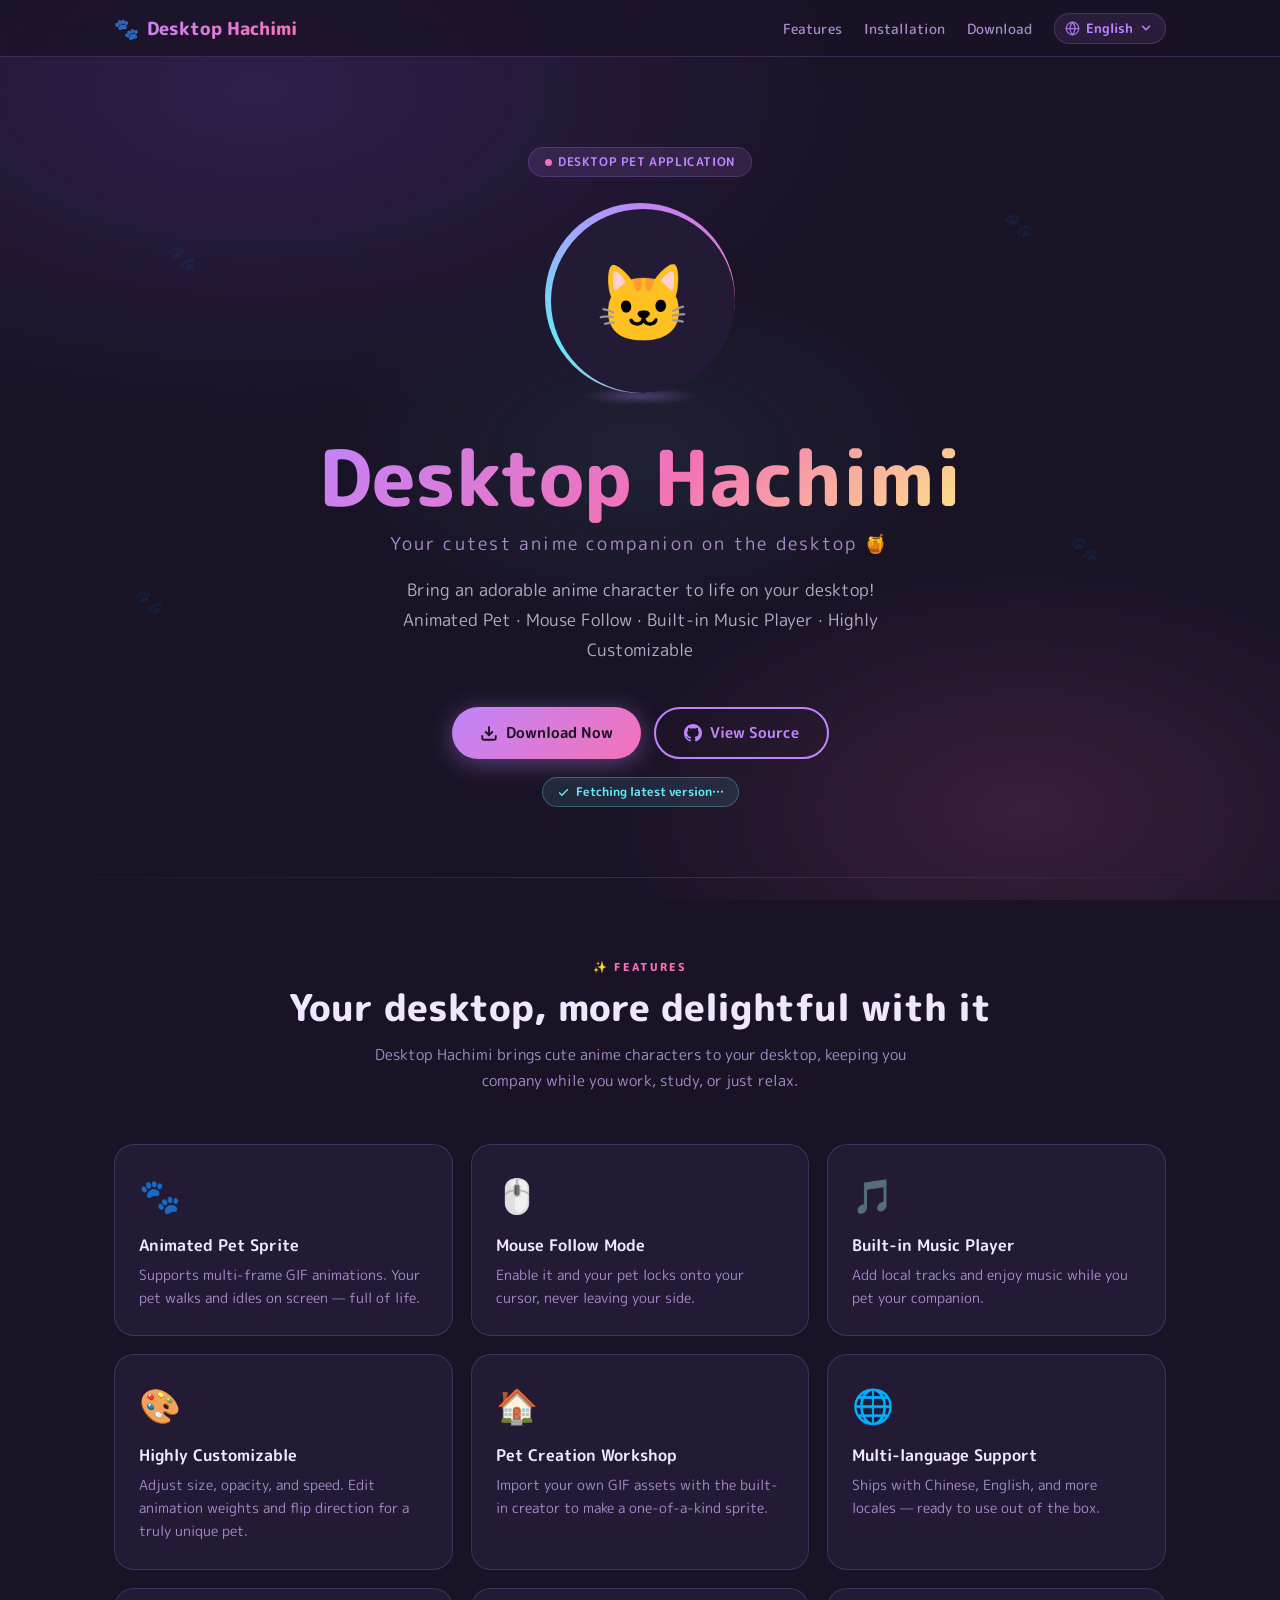
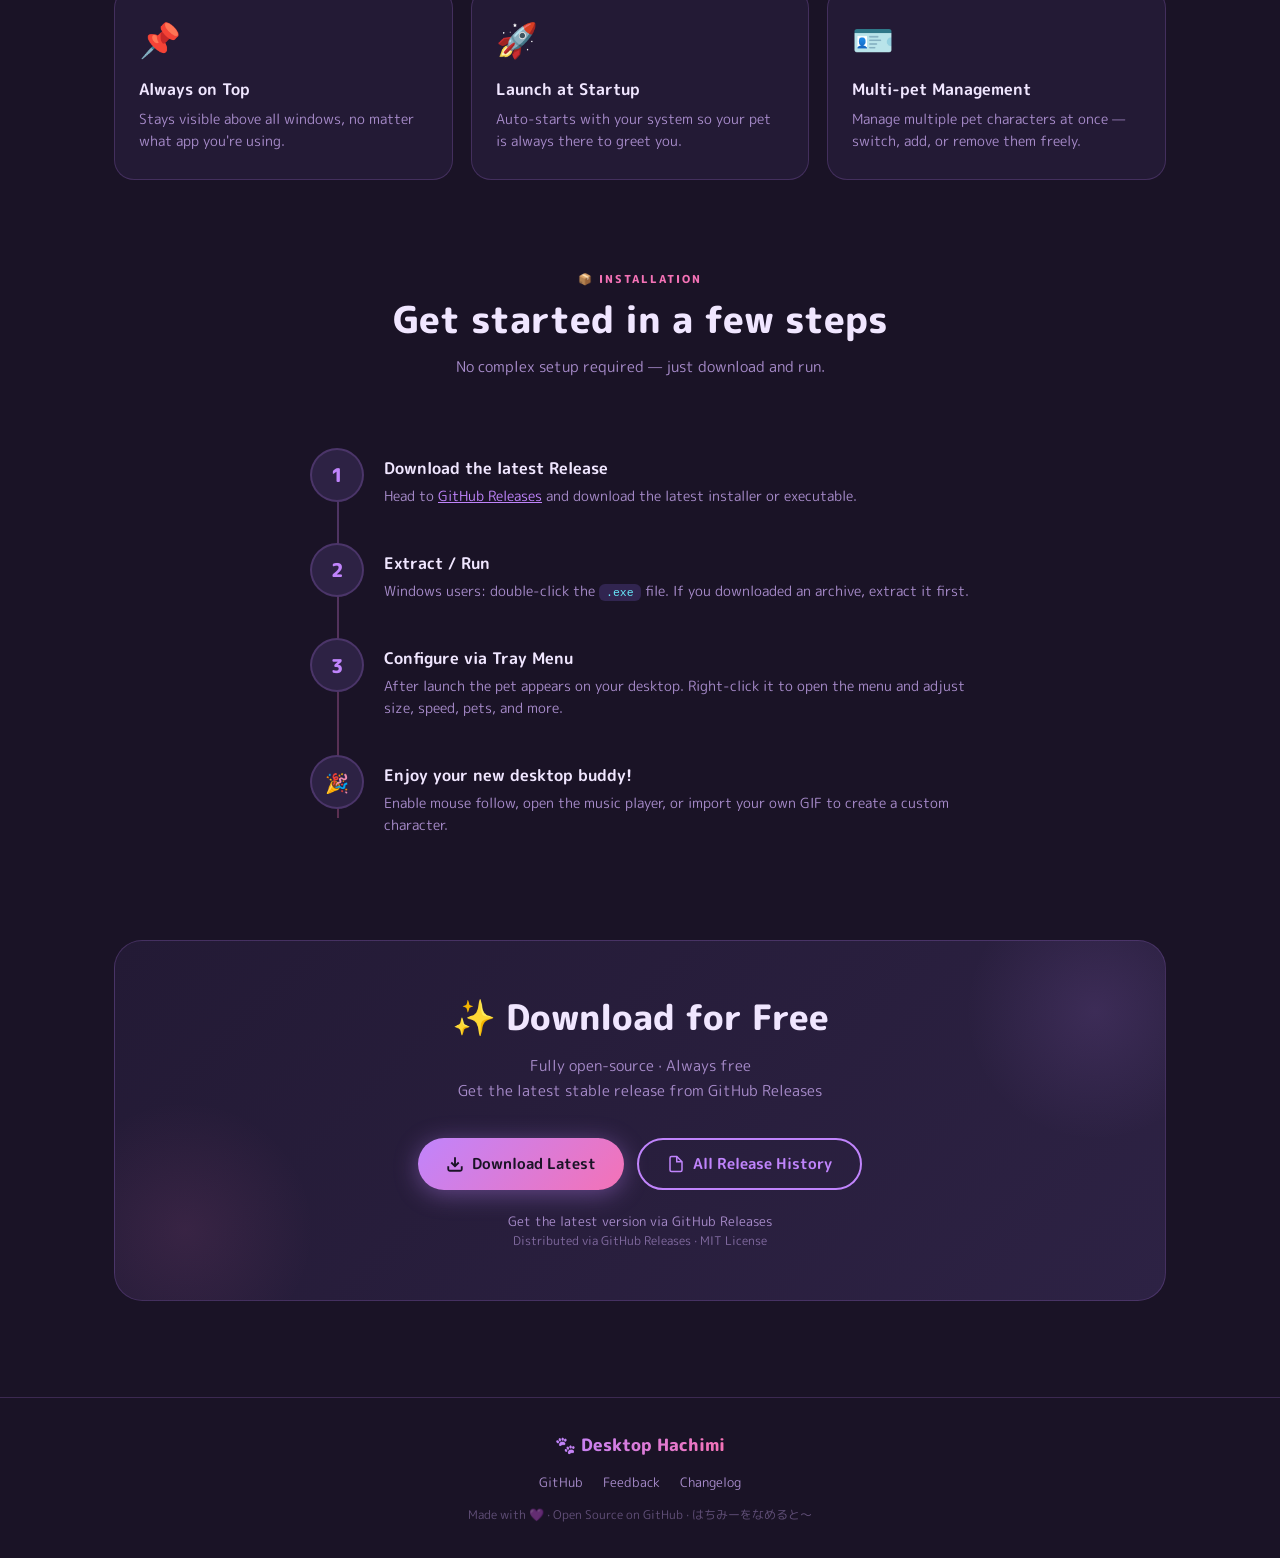
==== commit d77c8d89: "update" ====
--- a/index.html
+++ b/index.html
@@ -1,342 +1,298 @@
-<!DOCTYPE html><!--[if lt IE 7]><html class="ie ie6" lang="en"><![endif]--><!--[if IE 7]><html class="ie ie7" lang="en"><![endif]--><!--[if IE 8]><html class="ie ie8" lang="en"><![endif]--><!--[if(gte IE 9)|!(IE)]><!-->
+<!DOCTYPE html>
 <html lang="en">
-<!--<![endif]-->
 <head>
-<link rel="icon" href="../images/薪炎之律者.ico" type="image/x-icon">
-<meta http-equiv="Content-Type" content="text/html; charset=utf-8" />
-<meta name="description" content="Name of your web site">
-<meta name="author" content="Marketify">
-<meta name="viewport" content="width=device-width, initial-scale=1, maximum-scale=1">
-<title>Edward Portfolio</title>
-<!-- STYLES -->
-<link rel="stylesheet" type="text/css" href="css/mulish.css"/>
-<link rel="stylesheet" type="text/css" href="css/Montserrat.css"/>
-<link rel="stylesheet" type="text/css" href="css/Poppins.css"/>
-<link rel="stylesheet" type="text/css" href="css/plugins.css" />
-<link rel="stylesheet" type="text/css" href="css/colors.css" />
-<link rel="stylesheet" type="text/css" href="css/darkMode.css" />
-<link rel="stylesheet" type="text/css" href="css/style.css" />
-<!--[if lt IE 9]><script type="text/javascript" src="js/modernizr.custom.js"></script><![endif]--><!-- /STYLES -->
+  <meta charset="UTF-8" />
+  <meta name="viewport" content="width=device-width, initial-scale=1.0" />
+  <title>Desktop Hachimi — Desktop Pet</title>
+  <link rel="preconnect" href="https://fonts.googleapis.com" />
+  <link rel="preconnect" href="https://fonts.gstatic.com" crossorigin />
+  <link href="https://fonts.googleapis.com/css2?family=M+PLUS+Rounded+1c:wght@400;500;700;800&family=Noto+Sans+SC:wght@400;500;700&display=swap" rel="stylesheet" />
+  <link rel="stylesheet" href="./css/style.css" />
 </head>
 <body>
-<!-- If you want DARK MODE just add class 'dark' to body. For Example:<body class="dark">--><!-- PRELOADER -->
-<div class="arlo_tm_preloader">
-  <div class="spinner_wrap">
-    <div class="spinner"></div>
-  </div>
-</div>
-<!-- /PRELOADER --><!-- WRAPPER ALL -->
-<div class="arlo_tm_all_wrap" data-magic-cursor="" data-color="crimson"><!-- "" is default option --><!-- MAGIC CURSOR VALUES:"",hide --><!-- COLOR VALUES:blue,green,brown,pink,orange,black,white,purple,sky,cadetBlue,crimson,olive,red --><!-- MODALBOX NEWS -->
-  <div class="arlo_tm_modalbox_news">
-    <div class="box_inner">
-      <div class="close"><a href="#"><img class="svg" src="img/svg/cancel.svg" alt="" /></a></div>
-      <div class="description_wrap scrollable"></div>
-    </div>
-  </div>
-  <!-- /MODALBOX NEWS --><!-- MOBILE MENU -->
-  <div class="arlo_tm_mobile_menu">
-    <div class="mobile_menu_inner">
-      <div class="container">
-        <div class="mobile_in">
-          <div class="logo"><a href="#"><img src="img/logo/mobile/dark.png" alt="" /></a></div>
-          <div class="my_trigger">
-            <div class="hamburger hamburger--collapse-r">
-              <div class="hamburger-box">
-                <div class="hamburger-inner"></div>
-              </div>
-            </div>
-          </div>
-        </div>
-      </div>
-    </div>
-    <div class="dropdown">
-      <div class="container">
-        <div class="dropdown_inner">
-          <ul class="anchor_nav">
-            <li><a href="#home">Home</a></li>
-            <li><a href="#about">About</a></li>
-            <li><a href="#skill">Skill</a></li>
-            <li><a href="#portfolio">Portfolio</a></li>
-            <li><a href="#contact">Contact</a></li>
-          </ul>
-        </div>
-      </div>
-    </div>
-  </div>
-  <!-- /MOBILE MENU --><!-- TOPBAR -->
-  <div class="arlo_tm_topbar">
-    <div class="container">
-      <div class="topbar_inner">
-        <div class="logo"><a href="#"><img class="light" src="img/logo/classic/light.png" alt="" /></a><a href="#"><img class="dark" src="img/logo/classic/dark.png" alt="" /></a></div>
-        <div class="menu">
-          <ul class="anchor_nav">
-            <li class="current"><a href="#home">Home</a></li>
-            <li><a href="#about">About</a></li>
-            <li><a href="#skill">Skill</a></li>
-            <li><a href="#portfolio">Portfolio</a></li>
-            <li><a href="#contact">Contact</a></li>
-          </ul>
-        </div>
-      </div>
-    </div>
-  </div>
-  <!-- /TOPBAR --><!-- HERO -->
-  <div class="arlo_tm_hero" id="home">
-    <div class="background">
-      <div class="image" data-img-url="img/slider/1.jpg"></div>
-      <div class="overlay"></div>
-    </div>
-    <div class="content">
-      <div class="image_wrap">
-        <div class="main" data-img-url="img/me/me1.jpeg"></div>
-      </div>
-      <div class="name_holder">
-        <h3>ZHAO<span>Shanhe</span></h3>
-      </div>
-      <div class="text_typing">
-        <p>I'm <span class="arlo_tm_animation_text_word"></span></p>
-      </div>
-    </div>
-    <div class="arlo_tm_arrow_wrap bounce anchor"> <a href="#about"><i class="xcon-angle-double-down"></i></a> </div>
-  </div>
-  <!-- /HERO --> 
-  
-  <!-- ABOUT -->
-  <div class="arlo_tm_about" id="about">
-    <div class="container">
-      <div class="arlo_tm_main_title"> <span>Biography</span>
-        <h3>About Me</h3>
-      </div>
-      <div class="about_inner">
-        <div class="left">
-          <div class="about_image_wrap parallax" data-relative-input="true">
-            <div class="image layer" data-depth="0.1"> <img src="img/ratios/550x650.jpg" alt="" />
-              <div class="inner" data-img-url="img/me/me2.jpg"></div>
-            </div>
-            <div class="border layer" data-depth="0.2"> <img src="img/ratios/550x650.jpg" alt="" />
-              <div class="inner"></div>
-            </div>
-          </div>
-        </div>
-        <div class="right">
-          <div class="about_title">
-            <h3>I'm ZHAO Shanhe and <span class="arlo_tm_animation_text_word"></span></h3>
-          </div>
-          <div class="text">
-            <p>Hi! My name is <span>ZHAO Shanhe </span>, a Full Stack Engineer with 2 years of experience, whose English name is Edward, also skilled in data analysis and AI. I hold a Honours Bachelor of Science in Internet and Multimedia Technology from Hong Kong Polytechnic University.</p>
-          </div>
-          <div class="about_short_contact_wrap">
-            <ul>
-              <li> <img class="svg" src="img/svg/gift.svg" alt="" /> <span>
-                <label>Birthday:</label>
-                07.05.1999</span> </li>
-              <li> <img class="svg" src="img/svg/calendar-4.svg" alt="" /> <span>
-                <label>Age:</label>
-                26</span> </li>
-              <li> <img class="svg" src="img/svg/location-1.svg" alt="" /> <span>
-                <label>Location:</label>
-                <a class="href_location" href="#"> Hami, Xinjiang, China </a></span> </li>
-              <li> <img class="svg" src="img/svg/game-controller-2.svg" alt="" /> <span>
-                <label>Interests:</label>
-                Computer, Reading</span> </li>
-              <li> <img class="svg" src="img/svg/study-5.svg" alt="" /> <span>
-                <label>Study:</label>
-                <a class="href_location" href="#"> Hong Kong Polytechnic University </a> <br> 2019.09 ~ 2023.06 </span> </li>
-              <li> <img class="svg" src="img/svg/degree-1.svg" alt="" /> <span>
-                <label>Degree:</label>
-                Bachelor of Science (Honours) <br> Internet and Multimedia Technology </span> </li>
-              <li> <img class="svg" src="img/svg/study-5.svg" alt="" /> <span>
-                <label>Study:</label>
-                <a class="href_location" href="#"> Hong Kong Polytechnic University </a> <br> 2025.10 ~ Now </span> </li>
-              <li> <img class="svg" src="img/svg/degree-1.svg" alt="" /> <span>
-                <label>Degree:</label>
-                Master of Science <br> Business Analytics </span> </li>
-            </ul>
-          </div>
-          <div class="arlo_tm_button"> <a href="resume/Edward_CV.pdf" download><span>Download CV</span></a> </div>
-        </div>
-      </div>
-    </div>
-  </div>
-  <!-- /ABOUT --> 
-  
-  <!-- SKILLS -->
-  <div class="arlo_tm_section" id="skill">
-    <div class="arlo_tm_skills">
-      <div class="container">
-        <div class="arlo_tm_main_title"> <span>Skill</span>
-          <h3>Quality Skill</h3>
-        </div>
-        <div class="skill_inner">
-          <ul>
-            <li class="wow fadeInLeft" data-wow-duration="1.5s">
-              <div class="inner"> <img class="svg" src="img/svg/creativity.svg" alt="" />
-                <h3>Creativity</h3>
-                <p>I thrive at the intersection of technology and art, bridging technical challenges with imaginative problem-solving.</p>
-              </div>
-            </li>
-            <li class="wow fadeInLeft" data-wow-duration="1.5s" data-wow-delay="0.2s">
-              <div class="inner"> <img class="svg" src="img/svg/code.svg" alt="" />
-                <h3>Development</h3>
-                <p>I am proficient in multiple development languages such as Python, Swift, Java, HTML, CSS, JavaScript, PHP, C#, etc.</p>
-              </div>
-            </li>
-            <li class="wow fadeInLeft" data-wow-duration="1.5s" data-wow-delay="0.4s">
-              <div class="inner"> <img class="svg" src="img/svg/calendar-4.svg" alt="" />
-                <h3>Methodical Organizer</h3>
-                <p>Methodical organizer committed to structured workflows ensuring timely outcomes.</p>
-              </div>
-            </li>
-            <li class="wow fadeInLeft" data-wow-duration="1.5s">
-              <div class="inner"> <img class="svg" src="img/svg/photoshop.svg" alt="" />
-                <h3>All-Rounder</h3>
-                <p>Proficient in cross-disciplinary tools like Tableau, Photoshop, and Blender to streamline data visualization, digital design, and 3D modeling workflows.</p>
-              </div>
-            </li>
-            <li class="wow fadeInLeft" data-wow-duration="1.5s" data-wow-delay="0.2s">
-              <div class="inner"> <img class="svg" src="img/svg/study-5.svg" alt="" />
-                <h3>Learner</h3>
-                <p>Lifelong learner committed to upskilling through courses, projects, and tech trends to innovate in fast-evolving fields.</p>
-              </div>
-            </li>
-            <li class="wow fadeInLeft" data-wow-duration="1.5s" data-wow-delay="0.4s">
-              <div class="inner"> <img class="svg" src="img/svg/share.svg" alt="" />
-                <h3>Social skills</h3>
-                <p>I foster inclusive collaboration by bridging perspectives across backgrounds to drive shared goals.​​</p>
-              </div>
-            </li>
-          </ul>
-          <div class="lets_work wow fadeInLeft" data-wow-duration="1.5s">
-            <p>Are you interested in me? <a href="#contact"> Please contact with me</a></p>
-          </div>
-        </div>
-      </div>
-    </div>
-  </div>
-  <!-- /skillS --><!-- PORTFOLIO -->
-  <div class="arlo_tm_section" id="portfolio">
-    <div class="arlo_tm_portfolio">
-      <div class="container">
-        <div class="arlo_tm_main_title"><span>Portfolio</span>
-          <h3>Featured Works</h3>
-        </div>
-        <div class="portfolio_inner">
-          <div class="arlo_tm_portfolio_titles"></div>
-          <div class="portfolio_filter">
-            <ul>
-              <li><a href="#" class="current" data-filter="*">All</a></li>
-              <li><a href="#" data-filter=".game">Game</a></li>
-              <li><a href="#" data-filter=".ml">ML</a></li>
-              <li><a href="#" data-filter=".iot">IoT</a></li>
-            </ul>
-          </div>
-          <div class="portfolio_list">
-            <ul class="gallery_zoom">
-
-              <li class="game">
-                <div class="inner">
-                  <div class="entry arlo_tm_portfolio_animation_wrap" data-title="Darabun (Unity 2D Game, Team 6 with Peter PAN)" data-category="Game"><a class="popup-youtube" href="https://www.youtube.com/watch?v=JV6qRhT-fEI"><img src="img/ratios/ratio-1-1.jpg" alt="" />
-                    <div class="main_image" data-img-url="img/portfolio/Darabun.png"></div>
-                    </a></div>
-                </div>
-              </li>
-
-              <li class="game">
-                <div class="inner">
-                  <div class="entry arlo_tm_portfolio_animation_wrap" data-title="Climax Soldier (Unity 3D Game, Team 6 with Peter PAN)" data-category="Game"><a class="popup-youtube" href="https://www.youtube.com/watch?v=3xhSClPyQBI"><img src="img/ratios/ratio-1-1.jpg" alt="" />
-                    <div class="main_image" data-img-url="img/portfolio/climax_soldier.png"></div>
-                    </a></div>
-                </div>
-              </li>
-
-              <li class="iot ml">
-                <div class="inner">
-                  <div class="entry arlo_tm_portfolio_animation_wrap" data-title="An AIoT Parking System" data-category="ML & IoT"><a class="popup-youtube" href="https://www.youtube.com/watch?v=AXnDixbcpaU"><img src="img/ratios/ratio-1-1.jpg" alt="" />
-                    <div class="main_image" data-img-url="img/portfolio/AIoT.jpg"></div>
-                    </a></div>
-                </div>
-              </li>
-
-              <li class="game">
-                <div class="inner">
-                  <!--<div class="entry arlo_tm_portfolio_animation_wrap" data-title="HHHHHHH" data-category="Game"><a class="zoom" href="https://edward-holmes.github.io/Little_Game1/Game.html"><img src="img/ratios/ratio-1-1.jpg" alt="" />-->
-                    <div class="entry arlo_tm_portfolio_animation_wrap" data-title="A Little Game (H5 Game)" data-category="Game"><a href="https://edward-holmes.github.io/Little_Game1/Game.html"><img src="img/ratios/ratio-1-1.jpg" alt="" />
-                    <div class="main_image" data-img-url="img/portfolio/a_little_game1.png"></div>
-                    </a></div>
-                </div>
-              </li>
-
-              <li class="ml">
-                <div class="inner">
-                  <div class="entry arlo_tm_portfolio_animation_wrap" data-title="DDoS Attack Detection" data-category="ML"><a href="https://github.com/Edward-EH-Holmes/DDoS-Attack-Detection"><img src="img/ratios/ratio-1-1.jpg" alt="" />
-                    <div class="main_image" data-img-url="img/portfolio/DDoS.jpeg"></div>
-                    </a></div>
-                </div>
-              </li>
-
-              <li class="ml">
-                <div class="inner">
-                  <div class="entry arlo_tm_portfolio_animation_wrap" data-title="LLM Big Data Text Sentiment Analysis" data-category="ML"><a href="https://github.com/Edward-Holmes/MM5425-Project"><img src="img/ratios/ratio-1-1.jpg" alt="" />
-                    <div class="main_image" data-img-url="img/portfolio/meituan.ico"></div>
-                    </a></div>
-                </div>
-              </li>
-              
-            </ul>
-          </div>
-        </div>
-      </div>
-    </div>
-  </div>
-  <!-- /PORTFOLIO --><!-- CONTACT -->
-  <div class="arlo_tm_section" id="contact">
-    <div class="arlo_tm_contact">
-      <div class="container">
-        <div class="contact_inner">
-          <div class="arlo_tm_main_title"><span>Contact</span>
-            <h3>Get in Touch</h3>
-          </div>
-          <div class="desc">
-            <p class="wow txt" data-splitting>Please contact me through the following contact information:</p>
-          </div>
-        </div>
-        <li> <img class="svg" src="img/svg/message-3.svg" alt="" /> <span>
-          <label>Mail:</label>
-          <a href="mailto:shanhezhao4@gmail.com">shanhezhao4&#64;gmail.com</a></span>
-        </li>
-        <li> <img class="svg" src="img/svg/call-2.svg" alt="" /> <span>
-          <label>Phone:</label>
-          <a href="tel:+852 5260 8427">+852 5260 8427</a> or 
-          <a href="tel:+86 181 3933 1666">+86 181 3933 1666</a>
-        </span>
-        </li>
-      </div>
-    </div>
-  </div>
-  <!-- /CONTACT --><!-- COPYRIGHT -->
-  <div class="arlo_tm_section">
-    <div class="arlo_tm_copyright">
-      <div class="container">
-        <div class="inner">
-          <div class="copy wow fadeInLeft" data-wow-duration="1.5s">
-            <p>&copy;Copyright 2025. All rights are By <a href="https://github.com/Edward-Holmes">Edward</a>.</p>
-          </div>
-        </div>
-      </div>
-    </div>
-  </div>
-  <!-- /COPYRIGHT --><!-- CURSOR -->
-  <div class="mouse-cursor cursor-outer"></div>
-  <div class="mouse-cursor cursor-inner"></div>
-  <!-- /CURSOR --></div>
-<!-- / WRAPPER ALL -->
-<!-- SCRIPTS -->
-<script src="https://www.jq22.com/jquery/jquery-1.10.2.js"></script>
-<!--[if lt IE 10]><script type="text/javascript" src="js/ie8.js"></script><![endif]-->
-<script src="js/plugins.js"></script>
-<script src="js/init.js"></script>
-<script async defer src="http://www.google.cn/maps/api/js?key=AIzaSyA5bpEs3xlB8vhxNFErwoo3MXR64uavf6Y&amp;callback=initMap"></script>
-<!-- /SCRIPTS -->
+
+<div class="stars" id="stars"></div>
+<div class="mesh"></div>
+
+<!-- NAV -->
+<nav>
+  <div class="nav-in">
+    <a class="nav-logo" href="#">
+      <span class="paw">🐾</span> Desktop Hachimi
+    </a>
+    <div class="nav-right">
+      <ul class="nav-links">
+        <li><a href="#features" data-i18n="nav_features">Features</a></li>
+        <li><a href="#install"  data-i18n="nav_install">Installation</a></li>
+        <li><a href="#download" data-i18n="nav_download">Download</a></li>
+      </ul>
+
+      <!-- Language Selector -->
+      <div class="lang-selector" id="lang-selector">
+        <button class="lang-btn" aria-haspopup="listbox" aria-label="Select language">
+          <!-- Globe icon -->
+          <svg class="globe-icon" width="15" height="15" viewBox="0 0 24 24" fill="none"
+               stroke="currentColor" stroke-width="2" stroke-linecap="round" stroke-linejoin="round">
+            <circle cx="12" cy="12" r="10"/>
+            <line x1="2" y1="12" x2="22" y2="12"/>
+            <path d="M12 2a15.3 15.3 0 0 1 4 10 15.3 15.3 0 0 1-4 10 15.3 15.3 0 0 1-4-10 15.3 15.3 0 0 1 4-10z"/>
+          </svg>
+          <span class="lang-label">English</span>
+          <!-- Chevron -->
+          <svg class="chevron" viewBox="0 0 24 24" fill="none" stroke="currentColor"
+               stroke-width="2.5" stroke-linecap="round" stroke-linejoin="round">
+            <polyline points="6 9 12 15 18 9"/>
+          </svg>
+        </button>
+        <!-- Options injected by JS -->
+        <div class="lang-dropdown" role="listbox"></div>
+      </div>
+    </div><!-- /.nav-right -->
+  </div>
+</nav>
+
+<!-- HERO -->
+<section class="hero">
+  <div class="wrap">
+    <span class="paw-fl" style="left:7%;top:14%;--fd:4.5s;--fde:-1s;--rot:-20deg">🐾</span>
+    <span class="paw-fl" style="left:83%;top:9%;--fd:5.5s;--fde:-2.5s;--rot:15deg">🐾</span>
+    <span class="paw-fl" style="left:4%;top:66%;--fd:6s;--fde:-.5s;--rot:30deg">🐾</span>
+    <span class="paw-fl" style="left:89%;top:58%;--fd:4s;--fde:-3s;--rot:-10deg">🐾</span>
+
+    <div class="badge">
+      <span class="dot"></span>
+      <span data-i18n="hero_badge">Desktop Pet Application</span>
+    </div>
+
+    <div class="mascot-wrap">
+      <div class="m-ring">
+        <div class="m-inner" style="margin:3px">🐱</div>
+      </div>
+      <div class="m-shadow"></div>
+    </div>
+
+    <h1 class="hero-title"><span class="grad" data-i18n="hero_title">Desktop Hachimi</span></h1>
+    <p class="hero-jp" data-i18n="hero_subtitle">Your cutest anime companion on the desktop 🍯</p>
+    <p class="hero-desc" data-i18n="hero_desc">
+      Bring an adorable anime character to life on your desktop!<br>
+      Animated Pet · Mouse Follow · Built-in Music Player · Highly Customizable
+    </p>
+
+    <div class="cta">
+      <a class="btn btn-p" id="hero-dl"
+         href="https://github.com/Edward-EH-Holmes/Desktop-Hachimi/releases/latest"
+         target="_blank" rel="noopener">
+        <svg viewBox="0 0 24 24" fill="none" stroke="currentColor" stroke-width="2.5">
+          <path d="M21 15v4a2 2 0 0 1-2 2H5a2 2 0 0 1-2-2v-4"/>
+          <polyline points="7 10 12 15 17 10"/>
+          <line x1="12" y1="15" x2="12" y2="3"/>
+        </svg>
+        <span data-i18n="hero_dl_btn">Download Now</span>
+      </a>
+      <a class="btn btn-s"
+         href="https://github.com/Edward-EH-Holmes/Desktop-Hachimi"
+         target="_blank" rel="noopener">
+        <svg viewBox="0 0 24 24" fill="currentColor">
+          <path d="M12 0C5.37 0 0 5.37 0 12c0 5.3 3.44 9.8 8.2 11.38.6.11.82-.26.82-.58v-2.03c-3.34.72-4.04-1.61-4.04-1.61-.54-1.38-1.33-1.75-1.33-1.75-1.09-.74.08-.73.08-.73 1.2.09 1.84 1.24 1.84 1.24 1.07 1.83 2.8 1.3 3.49 1 .1-.78.42-1.3.76-1.6-2.67-.3-5.47-1.33-5.47-5.93 0-1.31.47-2.38 1.24-3.22-.12-.31-.54-1.52.12-3.18 0 0 1.01-.32 3.3 1.23a11.5 11.5 0 0 1 3.01-.4c1.02 0 2.05.14 3.01.4 2.29-1.55 3.3-1.23 3.3-1.23.66 1.66.24 2.87.12 3.18.77.84 1.24 1.91 1.24 3.22 0 4.61-2.81 5.63-5.48 5.92.43.37.81 1.1.81 2.22v3.29c0 .32.22.7.83.58C20.57 21.8 24 17.3 24 12c0-6.63-5.37-12-12-12z"/>
+        </svg>
+        <span data-i18n="hero_src_btn">View Source</span>
+      </a>
+    </div>
+
+    <div id="vtag">
+      <svg width="13" height="13" viewBox="0 0 24 24" fill="none" stroke="currentColor" stroke-width="2.5">
+        <polyline points="20 6 9 17 4 12"/>
+      </svg>
+      <span id="hvtxt">Fetching latest version…</span>
+    </div>
+  </div>
+</section>
+
+<div class="divider"></div>
+
+<!-- FEATURES -->
+<section id="features">
+  <div class="wrap">
+    <div class="scenter rv">
+      <span class="stag" data-i18n="feat_tag">✨ Features</span>
+      <h2 class="stitle" data-i18n="feat_title">Your desktop, more delightful with it</h2>
+      <p class="slead" data-i18n="feat_lead">
+        Desktop Hachimi brings cute anime characters to your desktop, keeping you company while you work, study, or just relax.
+      </p>
+    </div>
+    <div class="feat-grid">
+
+      <div class="feat-card rv">
+        <span class="feat-ico">🐾</span>
+        <div class="feat-name" data-i18n="feat_1_name">Animated Pet Sprite</div>
+        <div class="feat-desc" data-i18n="feat_1_desc">Supports multi-frame GIF animations. Your pet walks and idles on screen — full of life.</div>
+      </div>
+
+      <div class="feat-card rv">
+        <span class="feat-ico">🖱️</span>
+        <div class="feat-name" data-i18n="feat_2_name">Mouse Follow Mode</div>
+        <div class="feat-desc" data-i18n="feat_2_desc">Enable it and your pet locks onto your cursor, never leaving your side.</div>
+      </div>
+
+      <div class="feat-card rv">
+        <span class="feat-ico">🎵</span>
+        <div class="feat-name" data-i18n="feat_3_name">Built-in Music Player</div>
+        <div class="feat-desc" data-i18n="feat_3_desc">Add local tracks and enjoy music while you pet your companion.</div>
+      </div>
+
+      <div class="feat-card rv">
+        <span class="feat-ico">🎨</span>
+        <div class="feat-name" data-i18n="feat_4_name">Highly Customizable</div>
+        <div class="feat-desc" data-i18n="feat_4_desc">Adjust size, opacity, and speed. Edit animation weights and flip direction for a truly unique pet.</div>
+      </div>
+
+      <div class="feat-card rv">
+        <span class="feat-ico">🏠</span>
+        <div class="feat-name" data-i18n="feat_5_name">Pet Creation Workshop</div>
+        <div class="feat-desc" data-i18n="feat_5_desc">Import your own GIF assets with the built-in creator to make a one-of-a-kind sprite.</div>
+      </div>
+
+      <div class="feat-card rv">
+        <span class="feat-ico">🌐</span>
+        <div class="feat-name" data-i18n="feat_6_name">Multi-language Support</div>
+        <div class="feat-desc" data-i18n="feat_6_desc">Ships with Chinese, English, and more locales — ready to use out of the box.</div>
+      </div>
+
+      <div class="feat-card rv">
+        <span class="feat-ico">📌</span>
+        <div class="feat-name" data-i18n="feat_7_name">Always on Top</div>
+        <div class="feat-desc" data-i18n="feat_7_desc">Stays visible above all windows, no matter what app you're using.</div>
+      </div>
+
+      <div class="feat-card rv">
+        <span class="feat-ico">🚀</span>
+        <div class="feat-name" data-i18n="feat_8_name">Launch at Startup</div>
+        <div class="feat-desc" data-i18n="feat_8_desc">Auto-starts with your system so your pet is always there to greet you.</div>
+      </div>
+
+      <div class="feat-card rv">
+        <span class="feat-ico">🪪</span>
+        <div class="feat-name" data-i18n="feat_9_name">Multi-pet Management</div>
+        <div class="feat-desc" data-i18n="feat_9_desc">Manage multiple pet characters at once — switch, add, or remove them freely.</div>
+      </div>
+
+    </div>
+  </div>
+</section>
+
+<!-- INSTALL -->
+<section id="install">
+  <div class="wrap">
+    <div class="scenter rv">
+      <span class="stag" data-i18n="install_tag">📦 Installation</span>
+      <h2 class="stitle" data-i18n="install_title">Get started in a few steps</h2>
+      <p class="slead" data-i18n="install_lead">No complex setup required — just download and run.</p>
+    </div>
+    <div class="steps">
+
+      <div class="step rv">
+        <div class="snum">1</div>
+        <div class="scont">
+          <div class="sttl" data-i18n="step_1_title">Download the latest Release</div>
+          <div class="sdesc" data-i18n="step_1_desc">
+            Head to <a href="https://github.com/Edward-EH-Holmes/Desktop-Hachimi/releases/latest" target="_blank" rel="noopener">GitHub Releases</a> and download the latest installer or executable.
+          </div>
+        </div>
+      </div>
+
+      <div class="step rv">
+        <div class="snum">2</div>
+        <div class="scont">
+          <div class="sttl" data-i18n="step_2_title">Extract / Run</div>
+          <div class="sdesc" data-i18n="step_2_desc">
+            Windows users: double-click the <code>.exe</code> file. If you downloaded an archive, extract it first.
+          </div>
+        </div>
+      </div>
+
+      <div class="step rv">
+        <div class="snum">3</div>
+        <div class="scont">
+          <div class="sttl" data-i18n="step_3_title">Configure via Tray Menu</div>
+          <div class="sdesc" data-i18n="step_3_desc">
+            After launch the pet appears on your desktop. Right-click it to open the menu and adjust size, speed, pets, and more.
+          </div>
+        </div>
+      </div>
+
+      <div class="step rv">
+        <div class="snum">🎉</div>
+        <div class="scont">
+          <div class="sttl" data-i18n="step_4_title">Enjoy your new desktop buddy!</div>
+          <div class="sdesc" data-i18n="step_4_desc">
+            Enable mouse follow, open the music player, or import your own GIF to create a custom character.
+          </div>
+        </div>
+      </div>
+
+    </div>
+  </div>
+</section>
+
+<!-- DOWNLOAD -->
+<section id="download">
+  <div class="wrap">
+    <div class="dl-card rv">
+      <h2 class="dl-title" data-i18n="dl_title">✨ Download for Free</h2>
+      <p class="dl-sub" data-i18n="dl_sub">
+        Fully open-source · Always free<br>
+        Get the latest stable release from GitHub Releases
+      </p>
+      <div class="dl-btns">
+        <a class="btn btn-p" id="dl-main"
+           href="https://github.com/Edward-EH-Holmes/Desktop-Hachimi/releases/latest"
+           target="_blank" rel="noopener">
+          <svg viewBox="0 0 24 24" fill="none" stroke="currentColor" stroke-width="2.5">
+            <path d="M21 15v4a2 2 0 0 1-2 2H5a2 2 0 0 1-2-2v-4"/>
+            <polyline points="7 10 12 15 17 10"/>
+            <line x1="12" y1="15" x2="12" y2="3"/>
+          </svg>
+          <span data-i18n="dl_btn_latest">Download Latest</span>
+        </a>
+        <a class="btn btn-s"
+           href="https://github.com/Edward-EH-Holmes/Desktop-Hachimi/releases"
+           target="_blank" rel="noopener">
+          <svg viewBox="0 0 24 24" fill="none" stroke="currentColor" stroke-width="2">
+            <path d="M13 2H6a2 2 0 0 0-2 2v16a2 2 0 0 0 2 2h12a2 2 0 0 0 2-2V9z"/>
+            <polyline points="13 2 13 9 20 9"/>
+          </svg>
+          <span data-i18n="dl_btn_history">All Release History</span>
+        </a>
+      </div>
+      <div id="dlvi">Fetching version info…</div>
+      <div class="dl-meta" data-i18n="dl_meta">Distributed via GitHub Releases · MIT License</div>
+    </div>
+  </div>
+</section>
+
+<!-- FOOTER -->
+<footer>
+  <div class="foot-in">
+    <div class="foot-logo">🐾 Desktop Hachimi</div>
+    <ul class="foot-links">
+      <li>
+        <a href="https://github.com/Edward-EH-Holmes/Desktop-Hachimi" target="_blank" rel="noopener">GitHub</a>
+      </li>
+      <li>
+        <a href="https://github.com/Edward-EH-Holmes/Desktop-Hachimi/issues" target="_blank" rel="noopener">
+          <span data-i18n="foot_feedback">Feedback</span>
+        </a>
+      </li>
+      <li>
+        <a href="https://github.com/Edward-EH-Holmes/Desktop-Hachimi/releases" target="_blank" rel="noopener">
+          <span data-i18n="foot_changelog">Changelog</span>
+        </a>
+      </li>
+    </ul>
+    <p class="foot-copy" data-i18n="foot_copy">Made with 💜 · Open Source on GitHub · はちみーをなめると〜</p>
+  </div>
+</footer>
+
+<script src="./javascript/main.js"></script>
 </body>
-
 </html>
--- a/css/style.css
+++ b/css/style.css
@@ -1,1336 +1,574 @@
-@charset "utf-8";html
-{
-overflow-x:hidden;padding:0;margin:0
-}
-body
-{
-font-family:"Mulish";font-size:16px;line-height:2;letter-spacing:.5px;word-wrap:break-word;font-weight:400;background-color:#fff;color:#333
-}
-svg
-{
-fill:currentcolor;width:15px;height:15px
-}
-img.svg
-{
-width:15px;height:15px
-}
-::-webkit-input-placeholder
-{
-color:#6f6f6f
-}
-:-moz-placeholder
-{
-color:#6f6f6f;opacity:1
-}
-::-moz-placeholder
-{
-color:#6f6f6f;opacity:1
-}
-:-ms-input-placeholder
-{
-color:#6f6f6f
-}
-::-ms-input-placeholder
-{
-color:#6f6f6f
-}
-::placeholder
-{
-color:#6f6f6f
-}
-body.dark ::-webkit-input-placeholder
-{
-color:#fff
-}
-body.dark :-moz-placeholder
-{
-color:#fff;opacity:1
-}
-body.dark ::-moz-placeholder
-{
-color:#fff;opacity:1
-}
-body.dark :-ms-input-placeholder
-{
-color:#fff
-}
-body.dark ::-ms-input-placeholder
-{
-color:#fff
-}
-body.dark ::placeholder
-{
-color:#fff
-}
-h1,h2,h3,h4,h5,h6
-{
-font-weight:500;line-height:1.4;font-family:"Poppins";color:#000
-}
-h1
-{
-font-size:45px
-}
-h2
-{
-font-size:36px
-}
-h3
-{
-font-size:30px
-}
-h4
-{
-font-size:24px
-}
-h5
-{
-font-size:20px
-}
-h6
-{
-font-size:16px
-}
-.arlo_tm_all_wrap
-{
-width:100%;height:auto;clear:both;float:left
-}
-.arlo_tm_all_wrap,.arlo_tm_all_wrap *
-{
--webkit-box-sizing:border-box;-moz-box-sizing:border-box;box-sizing:border-box
-}
-.arlo_tm_section
-{
-width:100%;height:auto;clear:both;float:left
-}
-.arlo_tm_preloader
-{
-position:fixed;background-color:#fff;z-index:9999999;height:100%;width:100%;-webkit-transition:.2s all ease;-o-transition:.2s all ease;transition:.2s all ease;-webkit-transition-delay:.5s;-o-transition-delay:.5s;transition-delay:.5s
-}
-.arlo_tm_preloader .spinner_wrap
-{
-position:absolute;top:50%;left:50%;transform:translate(-50%,-50%);z-index:33333
-}
-.arlo_tm_preloader.loaded
-{
-opacity:0;visibility:hidden
-}
-.arlo_tm_preloader:before,.arlo_tm_preloader:after
-{
-content:"";position:absolute;height:50%;width:100%;background-color:#000;-webkit-transition:.7s all ease;-o-transition:.7s all ease;transition:.7s all ease
-}
-.arlo_tm_preloader:before
-{
-top:0;left:0
-}
-.arlo_tm_preloader:after
-{
-bottom:0;left:0
-}
-.arlo_tm_preloader.loaded:before,.arlo_tm_preloader.loaded:after
-{
-height:0
-}
-.arlo_tm_topbar
-{
-position:fixed;top:0;left:0;right:0;z-index:10;padding:20px 0;-webkit-transition:all .3s ease;-moz-transition:all .3s ease;-ms-transition:all .3s ease;-o-transition:all .3s ease;transition:all .3s ease
-}
-.arlo_tm_topbar.animate
-{
-background-color:#fff;box-shadow:0 0 20px rgb(0 0 0 / 9%)
-}
-.arlo_tm_topbar .topbar_inner
-{
-width:100%;height:auto;clear:both;display:flex;align-items:center;justify-content:space-between
-}
-.arlo_tm_topbar .logo .dark
-{
-display:none
-}
-.arlo_tm_topbar.animate .logo .dark
-{
-display:block
-}
-.arlo_tm_topbar.animate .logo .light
-{
-display:none
-}
-.arlo_tm_topbar .logo img
-{
-max-width:50px
-}
-.arlo_tm_topbar .menu ul
-{
-margin:0;list-style-type:none
-}
-.arlo_tm_topbar .menu ul li
-{
-margin:0 20px 0 0;display:inline-block
-}
-.arlo_tm_topbar .menu ul li:last-child
-{
-margin-right:0
-}
-.arlo_tm_topbar .menu ul li a
-{
-text-decoration:none;color:#fff;font-family:"Poppins";font-weight:500;-webkit-transition:all .3s ease;-moz-transition:all .3s ease;-ms-transition:all .3s ease;-o-transition:all .3s ease;transition:all .3s ease
-}
-.arlo_tm_topbar.animate .menu ul li a
-{
-color:#000
-}
-.arlo_tm_topbar .menu ul li.current a
-{
-color:#e65f78
-}
-.arlo_tm_topbar .menu ul li a:hover
-{
-color:#e65f78
-}
-.arlo_tm_mobile_menu
-{
-width:100%;height:auto;position:fixed;top:0;left:0;display:none;z-index:10
-}
-.arlo_tm_mobile_menu .mobile_menu_inner
-{
-width:100%;height:auto;float:left;clear:both;background-color:#fff;padding:15px 0;border-bottom:1px solid rgba(0,0,0,.2)
-}
-.arlo_tm_mobile_menu .mobile_in
-{
-width:100%;height:auto;clear:both;float:left;display:flex;align-items:center;justify-content:space-between
-}
-.arlo_tm_mobile_menu .mobile_in .logo img
-{
-max-width:50px
-}
-.my_trigger .hamburger
-{
-padding:15px 15px;display:inline-block;cursor:pointer;transition-property:opacity,filter;transition-duration:.15s;transition-timing-function:linear;font:inherit;color:inherit;text-transform:none;background-color:transparent;border:0;margin:0;overflow:visible
-}
-.my_trigger .hamburger-box
-{
-width:30px;height:18px;display:inline-block;position:relative
-}
-.my_trigger .hamburger-inner
-{
-display:block;top:50%;margin-top:-2px
-}
-.my_trigger .hamburger-inner,.hamburger-inner::before,.hamburger-inner::after
-{
-width:30px;height:2px;background-color:#333;position:absolute;transition-property:transform;transition-duration:.15s;transition-timing-function:ease;-webkit-border-radius:4px;-moz-border-radius:4px;border-radius:4px
-}
-.my_trigger .hamburger-inner::before,.my_trigger .hamburger-inner::after
-{
-content:"";display:block
-}
-.my_trigger .hamburger-inner::before
-{
-top:-8px
-}
-.my_trigger .hamburger-inner::after
-{
-bottom:-10px
-}
-.my_trigger .hamburger--collapse-r .hamburger-inner
-{
-top:auto;bottom:0;transition-duration:.13s;transition-delay:.13s;transition-timing-function:cubic-bezier(0.55,0.055,0.675,0.19)
-}
-.my_trigger .hamburger--collapse-r .hamburger-inner::after
-{
-top:-16px;transition:top .2s .2s cubic-bezier(0.33333,0.66667,0.66667,1),opacity .1s linear
-}
-.my_trigger .hamburger--collapse-r .hamburger-inner::before
-{
-transition:top .12s .2s cubic-bezier(0.33333,0.66667,0.66667,1),transform .13s cubic-bezier(0.55,0.055,0.675,0.19)
-}
-.my_trigger .hamburger--collapse-r.is-active .hamburger-inner
-{
-transform:translate3d(0,-10px,0) rotate(45deg);transition-delay:.22s;transition-timing-function:cubic-bezier(0.215,0.61,0.355,1)
-}
-.my_trigger .hamburger--collapse-r.is-active .hamburger-inner::after
-{
-top:0;opacity:0;transition:top .2s cubic-bezier(0.33333,0,0.66667,0.33333),opacity .1s .22s linear
-}
-.my_trigger .hamburger--collapse-r.is-active .hamburger-inner::before
-{
-top:0;transform:rotate(90deg);transition:top .1s .16s cubic-bezier(0.33333,0,0.66667,0.33333),transform .13s .25s cubic-bezier(0.215,0.61,0.355,1)
-}
-.my_trigger .hamburger
-{
-padding:0;height:100%;display:table-cell;vertical-align:middle
-}
-.my_trigger .hamburger-box
-{
-display:block
-}
-.my_trigger .hamburger .hamburger-inner::before,.my_trigger .hamburger .hamburger-inner::after,.my_trigger .hamburger .hamburger-inner
-{
-background-color:#000;width:30px;-webkit-transition:all .3s ease;-moz-transition:all .3s ease;-ms-transition:all .3s ease;-o-transition:all .3s ease;transition:all .3s ease
-}
-.arlo_tm_mobile_menu .dropdown
-{
-width:100%;height:auto;clear:both;float:left;background-color:#fff;border-bottom:1px solid rgba(0,0,0,.2);display:none
-}
-.arlo_tm_mobile_menu .dropdown .dropdown_inner
-{
-width:100%;height:auto;clear:both;float:left;padding:25px 0
-}
-.arlo_tm_mobile_menu .dropdown .dropdown_inner ul
-{
-margin:0;list-style-type:none
-}
-.arlo_tm_mobile_menu .dropdown .dropdown_inner ul li
-{
-margin:0;float:left;width:100%
-}
-.arlo_tm_mobile_menu .dropdown .dropdown_inner ul li a
-{
-text-decoration:none;color:#000;display:inline-block;padding:4px 0;font-family:"Poppins";font-weight:500
-}
-.arlo_tm_hero
-{
-width:100%;height:100vh;position:relative;float:left;clear:both;overflow:hidden
-}
-.arlo_tm_hero .background
-{
-position:absolute;top:0;bottom:0;left:0;right:0
-}
-.arlo_tm_hero .background .image
-{
-position:absolute;top:0;bottom:0;left:0;right:0;background-repeat:no-repeat;background-size:cover;background-position:center
-}
-.arlo_tm_hero .background .overlay
-{
-position:absolute;top:0;bottom:0;left:0;right:0;background-color:rgba(0,0,0,.6);z-index:1
-}
-.arlo_tm_hero .content
-{
-position:absolute;top:50%;left:50%;transform:translate(-50%,-50%);text-align:center;z-index:2
-}
-.arlo_tm_hero .image_wrap
-{
-width:190px;height:190px;display:inline-block;margin-bottom:33px;position:relative
-}
-.arlo_tm_hero .image_wrap .main
-{
-position:absolute;top:0;bottom:0;left:0;right:0;background-repeat:no-repeat;background-position:center;background-size:cover;border-radius:100%
-}
-.arlo_tm_hero .image_wrap .main:before
-{
-position:absolute;content:"";top:-8px;bottom:-8px;left:-8px;right:-8px;border-radius:100%;background-color:rgba(255,255,255,.08);z-index:-1
-}
-.arlo_tm_hero .name_holder
-{
-margin-bottom:9px
-}
-.arlo_tm_hero .name_holder h3
-{
-color:#fff;text-transform:uppercase;font-size:45px;font-weight:800;font-family:"Montserrat"
-}
-.arlo_tm_hero .name_holder h3 span
-{
-color:#e65f78
-}
-.arlo_tm_hero .text_typing p
-{
-color:#fff;font-size:19px;font-weight:500;font-family:"Poppins"
-}
-.arlo_tm_arrow_wrap
-{
-position:absolute;left:50%;bottom:30px;transform:translateX(-50%);z-index:6;margin-left:-21px
-}
-.arlo_tm_arrow_wrap.bounce
-{
--webkit-animation:bounce 2s infinite;animation:bounce 2s infinite
-}
-@-webkit-keyframes bounce
-{
-0%,20%,50%,80%,100%
-{
--webkit-transform:translateY(0);transform:translateY(0)
-}
-40%
-{
--webkit-transform:translateY(-30px);transform:translateY(-30px)
-}
-60%
-{
--webkit-transform:translateY(-15px);transform:translateY(-15px)
-}
-
-}
-@keyframes bounce
-{
-0%,20%,50%,80%,100%
-{
--webkit-transform:translateY(0);transform:translateY(0)
-}
-40%
-{
--webkit-transform:translateY(-30px);transform:translateY(-30px)
-}
-60%
-{
--webkit-transform:translateY(-15px);transform:translateY(-15px)
-}
-
-}
-.arlo_tm_arrow_wrap a
-{
-text-decoration:none;color:#fff;font-size:30px
-}
-.arlo_tm_about
-{
-width:100%;height:auto;clear:both;float:left;margin-bottom:150px;padding-top:140px
-}
-.arlo_tm_about .about_inner
-{
-width:100%;height:auto;clear:both;display:flex;padding-top:100px
-}
-.arlo_tm_main_title
-{
-width:100%;height:auto;clear:both;float:left
-}
-.arlo_tm_main_title span
-{
-color:#e65f78;display:inline-block;font-family:"Poppins";font-weight:500;text-transform:uppercase;margin-bottom:4px
-}
-.arlo_tm_main_title h3
-{
-font-size:30px;font-weight:800
-}
-.arlo_tm_about .left
-{
-width:35%;float:left;height:auto
-}
-.arlo_tm_about .left .about_image_wrap
-{
-position:relative;float:left
-}
-.arlo_tm_about .left .about_image_wrap .image
-{
-position:absolute;z-index:2
-}
-.arlo_tm_about .left .about_image_wrap .image .inner
-{
-position:absolute;top:0;bottom:0;left:0;right:0;background-repeat:no-repeat;background-size:cover;background-position:center
-}
-.arlo_tm_about .left .about_image_wrap .border .inner
-{
-position:absolute;top:25px!important;bottom:-25px!important;left:25px!important;right:-25px!important;border:10px solid #000
-}
-.arlo_tm_about .left .about_image_wrap img
-{
-opacity:0;min-width:100%
-}
-.arlo_tm_about .right
-{
-width:65%;height:auto;padding-left:70px
-}
-.arlo_tm_about .right .about_title
-{
-margin-bottom:30px
-}
-.arlo_tm_about .right .about_title h3
-{
-font-size:20px;font-weight:600
-}
-.arlo_tm_about .right .about_title h3 .arlo_tm_animation_text_word
-{
-color:#e65f78
-}
-.arlo_tm_about .right .text
-{
-margin-bottom:23px;float:left
-}
-.arlo_tm_about .right .text span
-{
-color:#e65f78;font-style:italic
-}
-.arlo_tm_about .about_short_contact_wrap
-{
-width:100%;height:auto;clear:both;float:left;margin-bottom:24px
-}
-.arlo_tm_about .about_short_contact_wrap ul
-{
-margin:0;list-style-type:none
-}
-.arlo_tm_about .about_short_contact_wrap ul li
-{
-margin:0 0 10px 0;width:50%;float:left;position:relative;padding-left:30px
-}
-.arlo_tm_about .about_short_contact_wrap ul li:nth-of-type(2n)
-{
-clear:right
-}
-.arlo_tm_about ul li label
-{
-font-weight:600;color:#000;min-width:85px;display:inline-block
-}
-.arlo_tm_about .about_short_contact_wrap ul li a
-{
-text-decoration:none;color:#000;position:relative;display:inline-block;-webkit-transition:all .3s ease;-moz-transition:all .3s ease;-ms-transition:all .3s ease;-o-transition:all .3s ease;transition:all .3s ease
-}
-.arlo_tm_about .about_short_contact_wrap ul li a:after
-{
-content:'';width:0;height:1px;position:absolute;left:auto;right:0;bottom:0;transition:width .6s cubic-bezier(.25,.8,.25,1) 0s;background:currentColor
-}
-.arlo_tm_about .about_short_contact_wrap ul li a:hover:after
-{
-width:100%;left:0;right:auto
-}
-.arlo_tm_about .about_short_contact_wrap ul li .svg
-{
-position:absolute;left:0;top:6px;width:17px;height:17px;color:#e65f78
-}
-.arlo_tm_button
-{
-width:100%;height:auto;clear:both;float:left
-}
-.arlo_tm_button a
-{
-text-decoration:none;color:#fff;background-color:#e65f78;display:inline-block;padding:12px 45px;font-family:"Poppins";position:relative;overflow:hidden
-}
-.arlo_tm_button a:before
-{
-position:absolute;content:"";top:0;height:100%;left:-25%;width:0;background-color:rgba(255,255,255,.1);transform:skew(50deg);transition-duration:.6s;z-index:1
-}
-.arlo_tm_button a:hover:before
-{
-width:150%
-}
-.arlo_tm_skills
-{
-width:100%;height:auto;clear:both;float:left;background-color:#f9f9f9;padding:140px 0 138px 0
-}
-.arlo_tm_skills .skill_inner
-{
-width:100%;height:auto;clear:both;float:left;padding-top:90px
-}
-.arlo_tm_skills .skill_inner ul
-{
-margin:0 0 0 -50px;list-style-type:none;display:flex;flex-direction:row;flex-wrap:wrap;margin-bottom:38px
-}
-.arlo_tm_skills .skill_inner ul li
-{
-margin:0 0 50px 0;float:left;width:33.3333%;padding-left:50px
-}
-.arlo_tm_skills .skill_inner ul li .inner
-{
-width:100%;height:100%;clear:both;float:left;position:relative;box-shadow:0 0 20px rgba(0,0,0,.09);padding:60px 40px 53px 40px;background-color:#fff;-webkit-transition:all .3s ease;-moz-transition:all .3s ease;-ms-transition:all .3s ease;-o-transition:all .3s ease;transition:all .3s ease
-}
-.arlo_tm_skills .skill_inner ul li .inner:hover
-{
-box-shadow:0 0 20px rgba(0,0,0,.2)
-}
-.arlo_tm_skills .skill_inner ul li .inner .svg
-{
-width:50px;height:50px;color:#e65f78;margin-bottom:17px
-}
-.arlo_tm_skills .skill_inner ul li .inner h3
-{
-font-size:18px;font-weight:600;margin-bottom:20px
-}
-.arlo_tm_skills .lets_work
-{
-width:100%;height:auto;clear:both;float:left
-}
-.arlo_tm_skills .lets_work p
-{
-font-family:"Poppins";font-weight:500;font-size:18px
-}
-.arlo_tm_skills .lets_work a
-{
-text-decoration:none;color:#000;font-weight:600;display:inline-block;position:relative
-}
-.arlo_tm_skills .lets_work a:before
-{
-content:'';width:100%;height:1px;position:absolute;left:auto;right:0;bottom:3px;background:rgba(0,0,0,.2)
-}
-.arlo_tm_skills .lets_work a:after
-{
-content:'';width:0;height:1px;position:absolute;left:auto;right:0;bottom:3px;transition:width .6s cubic-bezier(.25,.8,.25,1) 0s;background:currentColor
-}
-.arlo_tm_skills .lets_work a:hover:after
-{
-width:100%;left:0;right:auto
-}
-.arlo_tm_portfolio
-{
-width:100%;height:auto;clear:both;float:left;margin-bottom:100px;padding-top:141px
-}
-.arlo_tm_portfolio .portfolio_inner
-{
-width:100%;height:auto;clear:both;float:left;padding-top:73px
-}
-.arlo_tm_portfolio .portfolio_filter
-{
-width:100%;height:auto;clear:both;float:left;margin-bottom:20px
-}
-.arlo_tm_portfolio .portfolio_filter ul
-{
-margin:0;list-style-type:none
-}
-.arlo_tm_portfolio .portfolio_filter ul li
-{
-margin:0 30px 20px 0;display:inline-block
-}
-.arlo_tm_portfolio .portfolio_filter ul li:last-child
-{
-margin-right:0
-}
-.arlo_tm_portfolio .portfolio_filter ul li a
-{
-text-decoration:none;color:#000;position:relative;display:inline-block;font-weight:500;font-family:"Poppins";-webkit-transition:all .3s ease;-moz-transition:all .3s ease;-ms-transition:all .3s ease;-o-transition:all .3s ease;transition:all .3s ease
-}
-.arlo_tm_portfolio .portfolio_filter ul li a.current
-{
-color:#e65f78
-}
-.arlo_tm_portfolio .portfolio_filter ul li a:hover
-{
-color:#e65f78
-}
-.arlo_tm_portfolio .portfolio_list
-{
-width:100%;height:auto;clear:both;float:left
-}
-.arlo_tm_portfolio .portfolio_list ul
-{
-margin:0 0 0 -50px;list-style-type:none
-}
-.arlo_tm_portfolio .portfolio_list ul li
-{
-margin:0 0 50px 0;float:left;width:33.3333%;padding-left:50px
-}
-.arlo_tm_portfolio .portfolio_list ul li .inner
-{
-width:100%;height:auto;clear:both;float:left;overflow:hidden;position:relative
-}
-.arlo_tm_portfolio .portfolio_list ul li .inner img
-{
-opacity:0;min-width:100%
-}
-.arlo_tm_portfolio .portfolio_list ul li .inner .main_image
-{
-position:absolute;top:0;bottom:0;left:0;right:0;background-repeat:no-repeat;background-position:center;background-size:cover;-webkit-transition:all .3s ease;-moz-transition:all .3s ease;-ms-transition:all .3s ease;-o-transition:all .3s ease;transition:all .3s ease
-}
-.arlo_tm_portfolio .portfolio_list ul li .inner:hover .main_image
-{
-transform:scale(1.1) translateZ(0)
-}
-.arlo_tm_portfolio_titles
-{
-white-space:nowrap;background:#fff;font-size:18px;padding:5px 15px;font-family:"Poppins";font-weight:600;color:#000;position:fixed;z-index:5;opacity:0;visibility:hidden
-}
-.arlo_tm_portfolio_titles.visible
-{
-opacity:1;visibility:visible
-}
-.arlo_tm_portfolio_titles .work__cat
-{
-position:absolute;background:#fff;top:100%;left:0;margin-top:-10px;font-family:"Poppins";font-size:16px;font-weight:400;padding:5px 15px
-}
-.entry
-{
-position:relative
-}
-.arlo_tm_counter_section
-{
-width:100%;height:auto;clear:both;float:left;padding:90px 0 49px 0;position:relative
-}
-.arlo_tm_counter_section:before
-{
-position:absolute;content:"";top:0;bottom:0;left:0;right:0;background-image:url(../img/patterns/ravenna.png);background-repeat:repeat;opacity:.4;z-index:2
-}
-.arlo_tm_counter_section:after
-{
-position:absolute;content:"";top:0;bottom:0;left:0;right:0;background-color:#000;z-index:1
-}
-.arlo_tm_counter_section .counter_inner
-{
-width:100%;height:auto;clear:both;float:left;text-align:center;position:relative;z-index:3
-}
-.arlo_tm_counter_section ul
-{
-margin:0 0 0 -40px;list-style-type:none
-}
-.arlo_tm_counter_section ul li
-{
-margin:0 0 40px 0;float:left;width:25%;padding-left:40px
-}
-.arlo_tm_counter_section ul li .list_inner
-{
-width:100%;height:auto;clear:both;float:left;position:relative
-}
-.arlo_tm_counter_section ul li .list_inner h3
-{
-font-size:40px;font-weight:600;margin-bottom:7px;color:#fff
-}
-.arlo_tm_counter_section ul li .list_inner span
-{
-font-family:"Poppins";color:#fff
-}
-.arlo_tm_news
-{
-width:100%;height:auto;clear:both;float:left;background-color:#f9f9f9;padding:140px 0 90px 0
-}
-.arlo_tm_news .news_list
-{
-width:100%;height:auto;clear:both;float:left;padding-top:87px
-}
-.arlo_tm_news .news_list ul
-{
-margin:0 0 0 -50px;list-style-type:none;display:flex;flex-wrap:wrap
-}
-.arlo_tm_news .news_list ul li
-{
-margin:0 0 50px 0;float:left;width:33.3333%;padding-left:50px
-}
-.arlo_tm_news .news_list ul li .list_inner
-{
-width:100%;height:100%;clear:both;float:left;position:relative
-}
-.arlo_tm_news .news_list ul li .image
-{
-position:relative;overflow:hidden
-}
-.arlo_tm_news .news_list ul li .image img
-{
-min-width:100%;opacity:0
-}
-.arlo_tm_news .news_list ul li .image .main
-{
-position:absolute;top:0;bottom:0;left:0;right:0;background-repeat:no-repeat;background-size:cover;background-position:center;transform:scale(1) translateZ(0);-webkit-transition:all .3s ease;-moz-transition:all .3s ease;-ms-transition:all .3s ease;-o-transition:all .3s ease;transition:all .3s ease
-}
-.arlo_tm_news .news_list ul li .list_inner .image:hover .main
-{
-transform:scale(1.1) rotate(3deg)
-}
-.arlo_tm_news .news_list ul li .details
-{
-width:100%;float:left;padding-right:15px;padding-top:32px
-}
-.arlo_tm_news .news_list ul li .details .title
-{
-margin-bottom:10px
-}
-.arlo_tm_news .news_list ul li .details .title a
-{
-text-decoration:none;color:#000;font-size:18px;font-weight:600;display:inline-block;-webkit-transition:all .3s ease;-moz-transition:all .3s ease;-ms-transition:all .3s ease;-o-transition:all .3s ease;transition:all .3s ease
-}
-.arlo_tm_news .news_list ul li .details .title a:hover
-{
-color:#e65f78
-}
-.arlo_tm_news .news_list ul li .details .date
-{
-text-transform:uppercase;font-family:"Poppins";font-size:12px;color:#767676;font-style:italic
-}
-.arlo_tm_news .news_list ul li .details .date a
-{
-text-decoration:none;color:#767676;-webkit-transition:all .3s ease;-moz-transition:all .3s ease;-ms-transition:all .3s ease;-o-transition:all .3s ease;transition:all .3s ease
-}
-.arlo_tm_news .news_list ul li .details .date a:hover
-{
-color:#e65f78
-}
-.arlo_tm_news .news_list ul li .details .date span
-{
-position:relative;margin-left:11px
-}
-.arlo_tm_news .news_list ul li .details .date span:before
-{
-position:absolute;content:"";margin-top:1px;top:50%;transform:translateY(-50%) rotate(15deg);right:100%;background-color:#939393;width:1px;height:9px;margin-right:7px
-}
-.arlo_tm_news .description
-{
-opacity:0;visibility:hidden;position:absolute;z-index:-11;display:none
-}
-body.modal
-{
-overflow-y:hidden
-}
-.arlo_tm_modalbox_news
-{
-position:fixed;top:0;left:0;right:0;height:100vh;z-index:15;background-color:rgba(0,0,0,.8);opacity:0;visibility:hidden;-webkit-transition:all .3s ease;-moz-transition:all .3s ease;-ms-transition:all .3s ease;-o-transition:all .3s ease;transition:all .3s ease
-}
-.arlo_tm_modalbox_news.opened
-{
-opacity:1;visibility:visible
-}
-.arlo_tm_modalbox_news .container
-{
-height:100vh
-}
-.arlo_tm_modalbox_news .box_inner:before
-{
-position:absolute;content:"";width:100%;height:50px;background-color:#fff;top:0;left:0
-}
-.arlo_tm_modalbox_news .box_inner:after
-{
-position:absolute;content:"";width:100%;height:50px;background-color:#fff;bottom:0;left:0
-}
-.arlo_tm_modalbox_news .box_inner
-{
-position:absolute;top:70px;bottom:70px;width:1200px;left:50%;transform:translateX(-50%);background-color:#fff;z-index:1;opacity:0;visibility:hidden;margin-top:-20px;-webkit-transition:all .3s ease;-moz-transition:all .3s ease;-ms-transition:all .3s ease;-o-transition:all .3s ease;transition:all .3s ease;transition-delay:.3s
-}
-.arlo_tm_modalbox_news.opened .box_inner
-{
-opacity:1;visibility:visible;margin-top:0
-}
-.arlo_tm_modalbox_news .close
-{
-position:fixed;left:100%;top:0;margin-left:40px;z-index:111111
-}
-.arlo_tm_modalbox_news .close a
-{
-text-decoration:none;color:#fff
-}
-.arlo_tm_modalbox_news .close .svg
-{
-width:50px;height:50px
-}
-.arlo_tm_modalbox_news .description_wrap
-{
-position:relative;width:100%;height:100%;float:left;overflow:hidden;padding:50px
-}
-.arlo_tm_modalbox_news .details
-{
-width:100%;float:left;margin-bottom:30px
-}
-.arlo_tm_modalbox_news .description
-{
-width:100%;float:left
-}
-.arlo_tm_modalbox_news .description p
-{
-margin-bottom:15px
-}
-.arlo_tm_modalbox_news .description blockquote
-{
-font-style:italic;color:#000;border-left:2px solid #e65f78;padding-left:20px;margin-bottom:15px
-}
-.arlo_tm_modalbox_news .description_wrap .image
-{
-position:relative;max-height:450px;z-index:-1;margin-bottom:40px
-}
-.arlo_tm_modalbox_news .description_wrap .image img
-{
-min-width:100%
-}
-.arlo_tm_modalbox_news .description_wrap .image .main
-{
-position:absolute;top:0;bottom:0;left:0;right:0;background-repeat:no-repeat;background-position:center;background-size:cover
-}
-.arlo_tm_modalbox_news .details .title
-{
-font-weight:600;margin-bottom:5px
-}
-.arlo_tm_modalbox_news .date
-{
-text-transform:uppercase;font-family:"Poppins";font-size:12px;color:#767676;font-style:italic
-}
-.arlo_tm_modalbox_news .date a
-{
-text-decoration:none;color:#767676;-webkit-transition:all .3s ease;-moz-transition:all .3s ease;-ms-transition:all .3s ease;-o-transition:all .3s ease;transition:all .3s ease
-}
-.arlo_tm_modalbox_news .date a:hover
-{
-color:#e65f78
-}
-.arlo_tm_modalbox_news .date span
-{
-position:relative;margin-left:11px
-}
-.arlo_tm_modalbox_news .date span:before
-{
-position:absolute;content:"";margin-top:0;top:50%;transform:translateY(-50%) rotate(15deg);right:100%;background-color:#939393;width:1px;height:9px;margin-right:7px
-}
-.arlo_tm_modalbox_news .share
-{
-width:100%;height:auto;clear:both;display:flex;align-items:center
-}
-.arlo_tm_modalbox_news .share span
-{
-font-family:"Poppins";color:#000;font-weight:600;display:inline-block;padding-right:20px
-}
-.arlo_tm_modalbox_news .share ul
-{
-margin:0;list-style-type:none
-}
-.arlo_tm_modalbox_news .share ul li
-{
-margin:0 10px 0 0;display:inline-block
-}
-.arlo_tm_modalbox_news .share ul li a
-{
-text-decoration:none;color:#000
-}
-.arlo_tm_full_link
-{
-position:absolute;top:0;bottom:0;left:0;right:0;z-index:4
-}
-.arlo_tm_contact
-{
-width:100%;height:auto;clear:both;float:left;padding:140px 0 140px 0
-}
-.arlo_tm_contact .contact_inner
-{
-width:100%;height:auto;clear:both;float:left
-}
-.arlo_tm_contact .contact_inner .wrapper
-{
-width:100%;height:auto;clear:both;display:flex;padding-top:43px
-}
-.arlo_tm_contact .desc
-{
-max-width:50%;float:left;padding-top:73px
-}
-.arlo_tm_contact .contact_inner .left
-{
-width:50%;padding-right:25px
-}
-.arlo_tm_contact .fields
-{
-width:100%;height:auto;clear:both;float:left
-}
-.arlo_tm_contact .fields .first
-{
-width:100%;float:left
-}
-.arlo_tm_contact .fields ul
-{
-margin:0;list-style-type:none
-}
-.arlo_tm_contact .fields ul li
-{
-width:100%;margin:0 0 30px 0;float:left
-}
-.arlo_tm_contact .fields ul li input
-{
-width:100%;border:1px solid rgba(0,0,0,.2);background-color:#fff
-}
-.arlo_tm_contact .fields ul li input:focus
-{
-outline:0;border:1px solid rgba(0,0,0,.5)
-}
-.arlo_tm_contact .fields .last textarea
-{
-width:100%;border:1px solid rgba(0,0,0,.2);height:120px;resize:none;margin-bottom:20px;background-color:#fff
-}
-.arlo_tm_contact .fields .last textarea:focus
-{
-outline:0;border:1px solid rgba(0,0,0,.5)
-}
-.arlo_tm_contact .empty_notice
-{
-color:#F52225;margin-bottom:7px;display:none;text-align:left;font-weight:500
-}
-.arlo_tm_contact .contact_error
-{
-color:#F52225;text-align:left;font-weight:500
-}
-.arlo_tm_contact .returnmessage
-{
-color:#3A00FF;margin-bottom:7px;text-align:left;font-weight:500
-}
-.arlo_tm_contact .right
-{
-width:50%;padding-left:25px;position:relative;top:6px
-}
-.arlo_tm_contact .map_wrap .map
-{
-min-height:355px;width:100%
-}
-.arlo_tm_copyright
-{
-width:100%;height:auto;clear:both;float:left;background-color:#000;padding:80px 0
-}
-.arlo_tm_copyright .inner
-{
-width:100%;height:auto;clear:both;display:flex;align-items:center;justify-content:space-between
-}
-.arlo_tm_copyright .copy p
-{
-color:#fff;font-family:"Poppins"
-}
-.arlo_tm_copyright .social ul
-{
-margin:0;list-style-type:none
-}
-.arlo_tm_copyright .social ul li
-{
-margin:0 15px 0 0;display:inline-block
-}
-.arlo_tm_copyright .social ul li:last-child
-{
-margin-right:0
-}
-.arlo_tm_copyright .social ul li a
-{
-text-decoration:none;color:#fff
-}
-.arlo_tm_copyright .social ul li .svg
-{
-width:18px;height:18px
-}
-.mouse-cursor
-{
-position:fixed;left:0;top:0;pointer-events:none;border-radius:50%;-webkit-transform:translateZ(0);transform:translateZ(0);visibility:hidden
-}
-.cursor-inner
-{
-margin-left:-3px;margin-top:-3px;width:6px;height:6px;z-index:100;background-color:#e65f78;-webkit-transition:width .3s ease-in-out,height .3s ease-in-out,margin .3s ease-in-out,opacity .3s ease-in-out;transition:width .3s ease-in-out,height .3s ease-in-out,margin .3s ease-in-out,opacity .3s ease-in-out
-}
-.cursor-inner.cursor-hover
-{
-margin-left:-40px;margin-top:-40px;width:80px;height:80px;background-color:#e65f78;opacity:.3
-}
-.cursor-outer
-{
-margin-left:-15px;margin-top:-15px;width:30px;height:30px;border:2px solid #e65f78;-webkit-box-sizing:border-box;box-sizing:border-box;z-index:100;opacity:.5;-webkit-transition:all .08s ease-out;transition:all .08s ease-out
-}
-.cursor-outer.cursor-hover
-{
-opacity:0
-}
-.arlo_tm_all_wrap[data-magic-cursor="hide"] .mouse-cursor
-{
-display:none;opacity:0;visibility:hidden;position:absolute;z-index:-1111
-}
-.arlo_tm_hero .ripple
-{
-width:100%;height:100%;position:relative;background-repeat:no-repeat;background-size:cover;background-position:center;background-image:url("../img/slider/1.jpg")
-}
-.arlo_tm_hero .ripple:before
-{
-position:absolute;content:"";top:0;bottom:0;left:0;right:0;background-color:rgba(0,0,0,.6);z-index:1
-}
-.arlo_tm_hero .glitch_wrap
-{
-position:relative;width:100%;height:100%;float:left;overflow:hidden
-}
-.glitch
-{
-position:absolute;width:100%;height:100%;top:0;left:0;background-image:url("../img/slider/1.jpg");background-size:cover;-webkit-background-size:cover;background-position:center;z-index:-1!important;opacity:1;transform:scale(1)
-}
-.glitch:before
-{
-content:"";position:absolute;top:0;bottom:0;left:0;right:0;background-color:rgba(0,0,0,.6)
-}
-.arlo_tm_hero .particle_wrapper
-{
-position:relative;float:left;width:100%;height:100%
-}
-#particles-js
-{
-width:100%;height:100%;position:relative;z-index:2
-}
-.my_shape
-{
-position:absolute;width:100%;left:0;bottom:-11px;z-index:5
-}
-.my_shape .svg
-{
-width:100%;height:100%
-}
-.arlo_tm_down.shape
-{
-bottom:20%
-}
-.my_shape svg
-{
-width:100%;height:100%;color:#fff
-}
-.arlo_tm_hero.polygon
-{
-clip-path:polygon(0 0,100% 0,100% 83%,50% 100%,0 83%)
-}
-.arlo_tm_leftpart
-{
-width:400px;position:fixed;top:0;left:0;bottom:0;background-color:#002245;z-index:3;box-shadow:0 0 30px rgba(0,34,69,0.05);-webkit-transition:all .3s ease;-moz-transition:all .3s ease;-ms-transition:all .3s ease;-o-transition:all .3s ease;transition:all .3s ease
-}
-.arlo_tm_leftpart .inner
-{
-width:100%;height:100%;clear:both;float:left;padding:60px
-}
-.arlo_tm_leftpart .inner .logo
-{
-float:left
-}
-.arlo_tm_leftpart .inner .logo img
-{
-max-width:200px;max-height:200px
-}
-.arlo_tm_leftpart .inner .menu
-{
-width:100%;height:auto;clear:both;float:left
-}
-.arlo_tm_leftpart .inner .menu ul
-{
-margin:0;list-style-type:none;width:100%;min-height:100%;display:flex;flex-direction:column;justify-content:center
-}
-.arlo_tm_leftpart .inner .menu ul li
-{
-margin:0
-}
-.arlo_tm_leftpart .inner .menu ul li a
-{
-text-decoration:none;color:#fff;text-transform:capitalize;display:block;position:relative;padding:13px 0;font-family:"Poppins";font-weight:500;-webkit-transition:all .3s ease;-moz-transition:all .3s ease;-ms-transition:all .3s ease;-o-transition:all .3s ease;transition:all .3s ease
-}
-.arlo_tm_leftpart .inner .menu ul li.current a
-{
-color:#e54b4b
-}
-.arlo_tm_leftpart .inner .menu ul li.current a:after
-{
-width:100%
-}
-.arlo_tm_leftpart .inner .menu ul li a:hover
-{
-color:#e54b4b
-}
-.arlo_tm_leftpart .inner .menu ul li a:before
-{
-position:absolute;content:"";width:100%;height:2px;background-color:rgba(255,255,255,.015);left:0;bottom:0
-}
-.arlo_tm_leftpart .inner .menu ul li:last-child a:before
-{
-display:none
-}
-.arlo_tm_leftpart .inner .menu ul li a:after
-{
-position:absolute;content:"";width:0;height:2px;background-color:rgba(255,255,255,.025);left:0;bottom:0;-webkit-transition:all .3s ease;-moz-transition:all .3s ease;-ms-transition:all .3s ease;-o-transition:all .3s ease;transition:all .3s ease
-}
-.arlo_tm_leftpart .inner .menu ul li:last-child a:after
-{
-display:none
-}
-.arlo_tm_leftpart .inner .menu ul li a:hover:after
-{
-width:100%
-}
-.arlo_tm_leftpart .inner .bottom
-{
-position:absolute;bottom:50px;left:60px
-}
-.arlo_tm_leftpart .inner .bottom ul
-{
-margin:0;list-style-type:none
-}
-.arlo_tm_leftpart .inner .bottom ul li
-{
-margin:0 18px 0 0;display:inline-block
-}
-.arlo_tm_leftpart .inner .bottom ul li:last-child
-{
-margin-right:0
-}
-.arlo_tm_leftpart .inner .bottom ul li a
-{
-text-decoration:none;color:#fff;-webkit-transition:all .3s ease;-moz-transition:all .3s ease;-ms-transition:all .3s ease;-o-transition:all .3s ease;transition:all .3s ease
-}
-.arlo_tm_leftpart .inner .bottom ul li a:hover
-{
-color:#e54b4b
-}
-.arlo_tm_rightpart
-{
-width:100%;height:auto;clear:both;float:left;padding-left:400px;-webkit-transition:all .3s ease;-moz-transition:all .3s ease;-ms-transition:all .3s ease;-o-transition:all .3s ease;transition:all .3s ease
-}
-@media(max-width:1600px)
-{
-.arlo_tm_leftpart
-{
-width:350px
-}
-.arlo_tm_rightpart
-{
-padding-left:350px
-}
-
-}
-@media(max-width:1400px)
-{
-.arlo_tm_modalbox_news .box_inner
-{
-width:900px
-}
-
-}
-@media(max-width:1200px)
-{
-.arlo_tm_modalbox_news .box_inner
-{
-width:100%;top:0;bottom:0
-}
-.arlo_tm_modalbox_news .box_inner:before
-{
-display:none
-}
-.arlo_tm_modalbox_news .box_inner:after
-{
-display:none
-}
-.arlo_tm_modalbox_news .close
-{
-position:absolute;top:20px;left:auto;right:20px;margin-left:0
-}
-.arlo_tm_modalbox_news .close .svg
-{
-color:#777;width:25px;height:25px
-}
-
-}
-@media(max-width:1040px)
-{
-.mouse-cursor
-{
-display:none
-}
-.cursor-inner
-{
-display:none
-}
-.cursor-inner.cursor-hover
-{
-display:none
-}
-.cursor-outer
-{
-display:none
-}
-.arlo_tm_preloader
-{
-display:none
-}
-.arlo_tm_topbar
-{
-display:none
-}
-.arlo_tm_leftpart
-{
-display:none
-}
-.arlo_tm_rightpart
-{
-padding-left:0
-}
-.arlo_tm_mobile_menu
-{
-display:block
-}
-.arlo_tm_about .about_inner
-{
-flex-direction:column
-}
-.arlo_tm_about .left
-{
-width:100%;margin-bottom:70px
-}
-.arlo_tm_about .right
-{
-width:100%;padding-left:0
-}
-.arlo_tm_skills .skill_inner ul li
-{
-width:50%
-}
-.arlo_tm_portfolio .portfolio_list ul li
-{
-width:50%
-}
-.arlo_tm_news .news_list ul li
-{
-width:50%
-}
-.arlo_tm_contact .desc
-{
-max-width:100%
-}
-.arlo_tm_contact .contact_inner .wrapper
-{
-flex-direction:column
-}
-.arlo_tm_contact .contact_inner .left
-{
-width:100%;padding-right:0;margin-bottom:40px
-}
-.arlo_tm_contact .right
-{
-width:100%;padding-left:0
-}
-.arlo_tm_copyright .inner
-{
-flex-direction:column
-}
-.arlo_tm_copyright .inner .copy
-{
-margin-bottom:20px
-}
-.arlo_tm_modalbox_news .description_wrap
-{
-padding:20px
-}
-.arlo_tm_modalbox_news .details .title
-{
-font-size:20px
-}
-
-}
-@media(max-width:768px)
-{
-.arlo_tm_hero .name_holder h3
-{
-font-size:35px
-}
-.arlo_tm_hero .text_typing p
-{
-font-size:17px
-}
-.arlo_tm_about .about_short_contact_wrap ul li
-{
-width:100%
-}
-.arlo_tm_skills .skill_inner ul
-{
-margin:0
-}
-.arlo_tm_skills .skill_inner ul li
-{
-width:100%;padding-left:0
-}
-.arlo_tm_portfolio .portfolio_list ul
-{
-margin:0
-}
-.arlo_tm_portfolio .portfolio_list ul li
-{
-width:100%;padding-left:0
-}
-.arlo_tm_news .news_list ul
-{
-margin:0
-}
-.arlo_tm_news .news_list ul li
-{
-width:100%;padding-left:0
-}
-.arlo_tm_counter_section ul li
-{
-width:50%
-}
-
-}
-@media(max-width:480px)
-{
-.arlo_tm_counter_section ul
-{
-margin:0
-}
-.arlo_tm_counter_section ul li
-{
-width:100%;padding-left:0
-}
-
-}
+:root {
+  --bg:      #1a1326;
+  --bg2:     #231a35;
+  --bg3:     #2d2244;
+  --surface: #312550;
+  --a1:      #c084fc;
+  --a2:      #f472b6;
+  --a3:      #67e8f9;
+  --gold:    #fde68a;
+  --text:    #f0e6ff;
+  --muted:   #a78bca;
+  --border:  rgba(192,132,252,0.2);
+  --glow:    rgba(192,132,252,0.35);
+  --font:    'M PLUS Rounded 1c','Noto Sans SC',sans-serif;
+}
+
+*,*::before,*::after { box-sizing: border-box; margin: 0; padding: 0; }
+html { scroll-behavior: smooth; }
+body {
+  background: var(--bg);
+  color: var(--text);
+  font-family: var(--font);
+  overflow-x: hidden;
+  min-height: 100vh;
+}
+
+/* ── Stars ── */
+.stars { position: fixed; inset: 0; pointer-events: none; z-index: 0; overflow: hidden; }
+.star {
+  position: absolute;
+  border-radius: 50%;
+  background: #fff;
+  opacity: 0;
+  animation: twinkle var(--d) var(--dl) infinite ease-in-out;
+}
+@keyframes twinkle {
+  0%,100% { opacity: 0; transform: scale(.6); }
+  50%      { opacity: var(--op); transform: scale(1); }
+}
+
+/* ── Mesh background ── */
+.mesh {
+  position: fixed;
+  inset: 0;
+  pointer-events: none;
+  z-index: 0;
+  background:
+    radial-gradient(ellipse 80% 60% at 20% 10%, rgba(139,92,246,.18) 0%, transparent 60%),
+    radial-gradient(ellipse 60% 50% at 80% 90%, rgba(244,114,182,.14) 0%, transparent 55%),
+    radial-gradient(ellipse 50% 40% at 50% 50%, rgba(103,232,249,.07) 0%, transparent 50%);
+}
+
+.wrap { position: relative; z-index: 1; max-width: 1100px; margin: 0 auto; padding: 0 24px; }
+
+/* ── NAV ── */
+nav {
+  position: sticky;
+  top: 0;
+  z-index: 100;
+  backdrop-filter: blur(16px);
+  background: rgba(26,19,38,.78);
+  border-bottom: 1px solid var(--border);
+}
+.nav-in {
+  max-width: 1100px;
+  margin: 0 auto;
+  padding: 0 24px;
+  height: 56px;
+  display: flex;
+  align-items: center;
+  justify-content: space-between;
+}
+.nav-logo {
+  font-size: 1.1rem;
+  font-weight: 800;
+  text-decoration: none;
+  display: flex;
+  align-items: center;
+  gap: 8px;
+  background: linear-gradient(90deg, var(--a1), var(--a2));
+  -webkit-background-clip: text;
+  -webkit-text-fill-color: transparent;
+  background-clip: text;
+}
+.nav-logo .paw { -webkit-text-fill-color: initial; font-size: 1.25rem; }
+.nav-right { display: flex; align-items: center; gap: 22px; }
+.nav-links { display: flex; gap: 22px; list-style: none; }
+.nav-links a {
+  color: var(--muted);
+  text-decoration: none;
+  font-size: .88rem;
+  font-weight: 500;
+  transition: color .2s;
+}
+.nav-links a:hover { color: var(--a1); }
+
+/* ── Language Selector ── */
+.lang-selector {
+  position: relative;
+  display: flex;
+  align-items: center;
+}
+.lang-btn {
+  display: flex;
+  align-items: center;
+  gap: 6px;
+  background: rgba(192,132,252,.1);
+  border: 1px solid var(--border);
+  border-radius: 100px;
+  padding: 5px 12px 5px 10px;
+  color: var(--a1);
+  font-family: var(--font);
+  font-size: .82rem;
+  font-weight: 700;
+  cursor: pointer;
+  transition: background .2s, border-color .2s, box-shadow .2s;
+  white-space: nowrap;
+  outline: none;
+  -webkit-text-fill-color: initial;
+}
+.lang-btn:hover {
+  background: rgba(192,132,252,.18);
+  border-color: var(--a1);
+  box-shadow: 0 0 12px var(--glow);
+}
+.lang-btn .globe-icon { flex-shrink: 0; opacity: .85; }
+.lang-btn .lang-label { max-width: 72px; overflow: hidden; text-overflow: ellipsis; }
+.lang-btn .chevron {
+  flex-shrink: 0;
+  width: 14px;
+  height: 14px;
+  transition: transform .25s;
+}
+.lang-selector.open .chevron { transform: rotate(180deg); }
+
+/* Dropdown panel */
+.lang-dropdown {
+  position: absolute;
+  top: calc(100% + 8px);
+  right: 0;
+  min-width: 168px;
+  background: var(--bg2);
+  border: 1px solid var(--border);
+  border-radius: 16px;
+  padding: 6px;
+  box-shadow: 0 16px 48px rgba(0,0,0,.5), 0 0 0 1px rgba(192,132,252,.08);
+  opacity: 0;
+  transform: translateY(-8px) scale(.97);
+  pointer-events: none;
+  transition: opacity .2s, transform .2s;
+  z-index: 200;
+}
+.lang-selector.open .lang-dropdown {
+  opacity: 1;
+  transform: translateY(0) scale(1);
+  pointer-events: auto;
+}
+.lang-option {
+  display: flex;
+  align-items: center;
+  gap: 10px;
+  padding: 8px 12px;
+  border-radius: 10px;
+  cursor: pointer;
+  transition: background .15s, color .15s;
+  color: var(--muted);
+  font-size: .85rem;
+  font-weight: 500;
+  border: none;
+  background: transparent;
+  width: 100%;
+  text-align: left;
+  font-family: var(--font);
+}
+.lang-option:hover { background: rgba(192,132,252,.12); color: var(--text); }
+.lang-option.active {
+  background: rgba(192,132,252,.18);
+  color: var(--a1);
+  font-weight: 700;
+}
+.lang-option .flag { font-size: 1.1rem; flex-shrink: 0; }
+.lang-option .check {
+  margin-left: auto;
+  width: 14px;
+  height: 14px;
+  color: var(--a1);
+  opacity: 0;
+}
+.lang-option.active .check { opacity: 1; }
+
+@media(max-width:540px) {
+  .nav-links { display: none; }
+  .lang-btn .lang-label { display: none; }
+}
+
+/* ── HERO ── */
+.hero { padding: 90px 0 70px; text-align: center; position: relative; }
+.paw-fl {
+  position: absolute;
+  font-size: 1.5rem;
+  opacity: .12;
+  pointer-events: none;
+  user-select: none;
+  animation: floatP var(--fd) var(--fde) infinite ease-in-out;
+}
+@keyframes floatP {
+  0%,100% { transform: translateY(0) rotate(var(--rot)); opacity: .10; }
+  50%      { transform: translateY(-16px) rotate(calc(var(--rot) + 8deg)); opacity: .20; }
+}
+
+.badge {
+  display: inline-flex;
+  align-items: center;
+  gap: 6px;
+  background: rgba(192,132,252,.12);
+  border: 1px solid var(--border);
+  border-radius: 100px;
+  padding: 5px 16px;
+  font-size: .75rem;
+  color: var(--a1);
+  letter-spacing: .05em;
+  text-transform: uppercase;
+  font-weight: 700;
+  margin-bottom: 26px;
+  animation: fadeUp .6s ease both;
+}
+.badge .dot {
+  width: 7px; height: 7px;
+  background: var(--a2);
+  border-radius: 50%;
+  animation: pulse 2s infinite;
+}
+@keyframes pulse {
+  0%,100% { opacity: 1; transform: scale(1); }
+  50%      { opacity: .4; transform: scale(.7); }
+}
+
+.hero-title {
+  font-size: clamp(2.4rem,7vw,4.8rem);
+  font-weight: 800;
+  line-height: 1.1;
+  margin-bottom: 10px;
+  animation: fadeUp .6s .1s ease both;
+}
+.grad {
+  background: linear-gradient(135deg, var(--a1) 0%, var(--a2) 55%, var(--gold) 100%);
+  -webkit-background-clip: text;
+  -webkit-text-fill-color: transparent;
+  background-clip: text;
+}
+.hero-jp {
+  font-size: clamp(.9rem,2.5vw,1.15rem);
+  color: var(--muted);
+  margin-bottom: 18px;
+  letter-spacing: .12em;
+  animation: fadeUp .6s .18s ease both;
+}
+.hero-desc {
+  font-size: clamp(.9rem,2vw,1.05rem);
+  color: rgba(240,230,255,.72);
+  max-width: 520px;
+  margin: 0 auto 42px;
+  line-height: 1.78;
+  animation: fadeUp .6s .26s ease both;
+}
+
+/* ── Mascot ── */
+.mascot-wrap {
+  position: relative;
+  width: 190px;
+  height: 190px;
+  margin: 0 auto 42px;
+  animation: fadeUp .7s .12s ease both;
+}
+.m-ring {
+  position: absolute;
+  inset: 0;
+  border-radius: 50%;
+  padding: 3px;
+  background: conic-gradient(from 0deg, var(--a1), var(--a2), var(--a3), var(--a1));
+  animation: spinR 6s linear infinite;
+}
+@keyframes spinR { to { transform: rotate(360deg); } }
+.m-inner {
+  width: 100%; height: 100%;
+  border-radius: 50%;
+  background: var(--bg2);
+  display: flex;
+  align-items: center;
+  justify-content: center;
+  font-size: 76px;
+  position: relative;
+  z-index: 1;
+  animation: bob 3s ease-in-out infinite;
+}
+@keyframes bob {
+  0%,100% { transform: translateY(0); }
+  50%      { transform: translateY(-8px); }
+}
+.m-shadow {
+  position: absolute;
+  bottom: -12px;
+  left: 50%;
+  transform: translateX(-50%);
+  width: 120px; height: 18px;
+  border-radius: 50%;
+  background: radial-gradient(ellipse, rgba(192,132,252,.3) 0%, transparent 70%);
+  animation: shad 3s ease-in-out infinite;
+}
+@keyframes shad {
+  0%,100% { opacity: .6; transform: translateX(-50%) scaleX(1); }
+  50%      { opacity: .3; transform: translateX(-50%) scaleX(.75); }
+}
+
+/* ── Buttons ── */
+.cta {
+  display: flex;
+  gap: 13px;
+  justify-content: center;
+  flex-wrap: wrap;
+  animation: fadeUp .6s .34s ease both;
+}
+.btn {
+  display: inline-flex;
+  align-items: center;
+  gap: 8px;
+  padding: 13px 28px;
+  border-radius: 100px;
+  font-family: var(--font);
+  font-size: .93rem;
+  font-weight: 700;
+  text-decoration: none;
+  cursor: pointer;
+  transition: transform .2s, box-shadow .2s, filter .2s;
+  border: none;
+  outline: none;
+}
+.btn:hover { transform: translateY(-3px); }
+.btn-p {
+  background: linear-gradient(135deg, var(--a1), var(--a2));
+  color: #1a1326;
+  box-shadow: 0 4px 24px rgba(192,132,252,.4);
+}
+.btn-p:hover { box-shadow: 0 8px 32px rgba(192,132,252,.6); filter: brightness(1.08); }
+.btn-s {
+  background: transparent;
+  color: var(--a1);
+  border: 2px solid var(--a1);
+}
+.btn-s:hover { box-shadow: 0 0 18px var(--glow); background: rgba(192,132,252,.07); }
+.btn svg { width: 18px; height: 18px; flex-shrink: 0; }
+
+#vtag {
+  display: inline-flex;
+  align-items: center;
+  gap: 6px;
+  background: rgba(103,232,249,.1);
+  border: 1px solid rgba(103,232,249,.3);
+  border-radius: 100px;
+  padding: 5px 14px;
+  font-size: .76rem;
+  color: var(--a3);
+  font-weight: 700;
+  margin-top: 18px;
+  animation: fadeUp .6s .42s ease both;
+}
+
+@keyframes fadeUp {
+  from { opacity: 0; transform: translateY(24px); }
+  to   { opacity: 1; transform: translateY(0); }
+}
+
+.divider {
+  height: 1px;
+  background: linear-gradient(90deg, transparent, var(--border), transparent);
+  margin: 0 0 76px;
+}
+
+/* ── Section common ── */
+.stag {
+  display: inline-block;
+  font-size: .7rem;
+  font-weight: 800;
+  letter-spacing: .18em;
+  text-transform: uppercase;
+  color: var(--a2);
+  margin-bottom: 9px;
+}
+.stitle {
+  font-size: clamp(1.5rem,4vw,2.3rem);
+  font-weight: 800;
+  margin-bottom: 13px;
+  line-height: 1.2;
+}
+.slead {
+  color: var(--muted);
+  font-size: .95rem;
+  line-height: 1.7;
+  max-width: 540px;
+  margin: 0 auto 50px;
+}
+.scenter { text-align: center; }
+
+/* ── Features ── */
+#features { padding: 0 0 86px; }
+.feat-grid {
+  display: grid;
+  grid-template-columns: repeat(auto-fit, minmax(270px,1fr));
+  gap: 18px;
+}
+.feat-card {
+  background: var(--bg2);
+  border: 1px solid var(--border);
+  border-radius: 20px;
+  padding: 26px 24px;
+  transition: transform .25s, border-color .25s, box-shadow .25s;
+  position: relative;
+  overflow: hidden;
+}
+.feat-card::before {
+  content: '';
+  position: absolute;
+  inset: 0;
+  border-radius: inherit;
+  background: linear-gradient(135deg, rgba(192,132,252,.05) 0%, transparent 60%);
+  opacity: 0;
+  transition: opacity .3s;
+}
+.feat-card:hover {
+  transform: translateY(-5px);
+  border-color: rgba(192,132,252,.45);
+  box-shadow: 0 12px 36px rgba(192,132,252,.15);
+}
+.feat-card:hover::before { opacity: 1; }
+.feat-ico { font-size: 2.1rem; margin-bottom: 13px; display: block; }
+.feat-name { font-size: 1rem; font-weight: 700; margin-bottom: 7px; color: var(--text); }
+.feat-desc { font-size: .86rem; color: var(--muted); line-height: 1.65; }
+
+/* ── Install Steps ── */
+#install { padding: 0 0 86px; }
+.steps {
+  display: flex;
+  flex-direction: column;
+  gap: 0;
+  max-width: 660px;
+  margin: 0 auto;
+  position: relative;
+}
+.steps::before {
+  content: '';
+  position: absolute;
+  left: 27px; top: 36px; bottom: 36px;
+  width: 2px;
+  background: linear-gradient(to bottom, var(--a1), var(--a2));
+  opacity: .3;
+}
+.step { display: flex; gap: 20px; align-items: flex-start; padding: 18px 0; }
+.snum {
+  flex-shrink: 0;
+  width: 54px; height: 54px;
+  border-radius: 50%;
+  background: var(--bg3);
+  border: 2px solid var(--border);
+  display: flex;
+  align-items: center;
+  justify-content: center;
+  font-size: 1.2rem;
+  font-weight: 800;
+  color: var(--a1);
+  position: relative;
+  z-index: 1;
+  transition: border-color .2s, box-shadow .2s;
+}
+.step:hover .snum { border-color: var(--a1); box-shadow: 0 0 14px var(--glow); }
+.scont { padding-top: 9px; }
+.sttl { font-size: .97rem; font-weight: 700; margin-bottom: 5px; color: var(--text); }
+.sdesc { font-size: .86rem; color: var(--muted); line-height: 1.6; }
+.sdesc code {
+  background: var(--surface);
+  color: var(--a3);
+  padding: 2px 7px;
+  border-radius: 6px;
+  font-family: 'Courier New', monospace;
+  font-size: .84em;
+}
+.sdesc a { color: var(--a1); }
+
+/* ── Download ── */
+#download { padding: 0 0 96px; }
+.dl-card {
+  background: linear-gradient(135deg, var(--bg2) 0%, var(--bg3) 100%);
+  border: 1px solid var(--border);
+  border-radius: 28px;
+  padding: 50px 42px;
+  text-align: center;
+  position: relative;
+  overflow: hidden;
+}
+.dl-card::before {
+  content: '';
+  position: absolute;
+  top: -60px; right: -60px;
+  width: 260px; height: 260px;
+  border-radius: 50%;
+  background: radial-gradient(circle, rgba(192,132,252,.12) 0%, transparent 70%);
+}
+.dl-card::after {
+  content: '';
+  position: absolute;
+  bottom: -60px; left: -60px;
+  width: 260px; height: 260px;
+  border-radius: 50%;
+  background: radial-gradient(circle, rgba(244,114,182,.09) 0%, transparent 70%);
+}
+.dl-title { font-size: clamp(1.5rem,4vw,2.2rem); font-weight: 800; margin-bottom: 11px; }
+.dl-sub { color: var(--muted); font-size: .93rem; margin-bottom: 34px; line-height: 1.65; }
+.dl-btns {
+  display: flex;
+  gap: 13px;
+  justify-content: center;
+  flex-wrap: wrap;
+  margin-bottom: 22px;
+  position: relative;
+  z-index: 1;
+}
+.dl-meta { font-size: .76rem; color: var(--muted); opacity: .7; position: relative; z-index: 1; }
+#dlvi {
+  font-size: .8rem;
+  color: var(--muted);
+  margin-top: 11px;
+  min-height: 20px;
+  position: relative;
+  z-index: 1;
+}
+#dlvi .ltag { color: var(--a3); font-weight: 700; margin-right: 8px; }
+
+/* ── Footer ── */
+footer { border-top: 1px solid var(--border); padding: 34px 24px; text-align: center; }
+.foot-in {
+  max-width: 1100px;
+  margin: 0 auto;
+  display: flex;
+  flex-direction: column;
+  align-items: center;
+  gap: 13px;
+}
+.foot-logo {
+  font-size: 1.05rem;
+  font-weight: 800;
+  background: linear-gradient(90deg, var(--a1), var(--a2));
+  -webkit-background-clip: text;
+  -webkit-text-fill-color: transparent;
+  background-clip: text;
+}
+.foot-links { display: flex; gap: 20px; list-style: none; }
+.foot-links a {
+  color: var(--muted);
+  text-decoration: none;
+  font-size: .83rem;
+  transition: color .2s;
+}
+.foot-links a:hover { color: var(--a1); }
+.foot-copy { font-size: .76rem; color: rgba(167,139,202,.5); }
+
+/* ── Scroll reveal ── */
+.rv { opacity: 0; transform: translateY(28px); transition: opacity .6s ease, transform .6s ease; }
+.rv.vis { opacity: 1; transform: translateY(0); }
+
+/* ── Responsive ── */
+@media(max-width:640px) {
+  .dl-card { padding: 34px 20px; }
+  .steps::before { left: 24px; }
+  .snum { width: 48px; height: 48px; }
+}
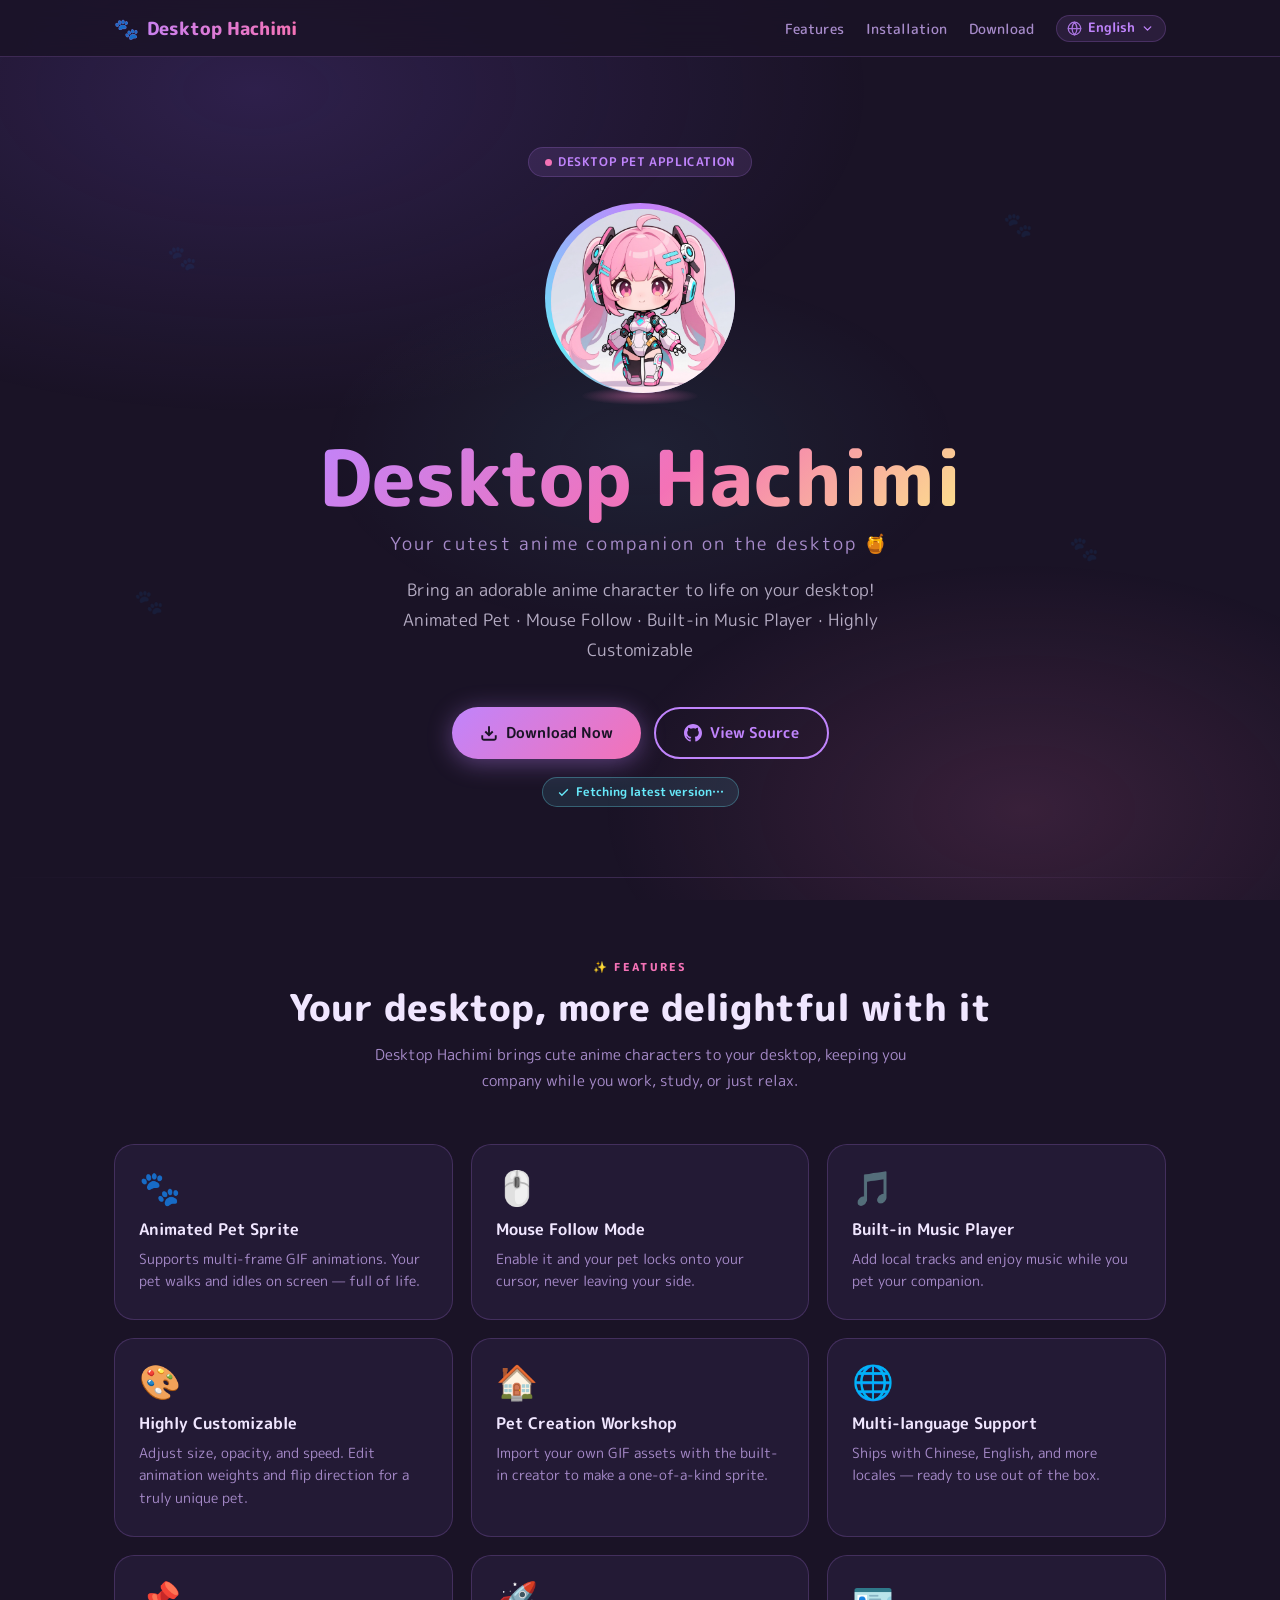
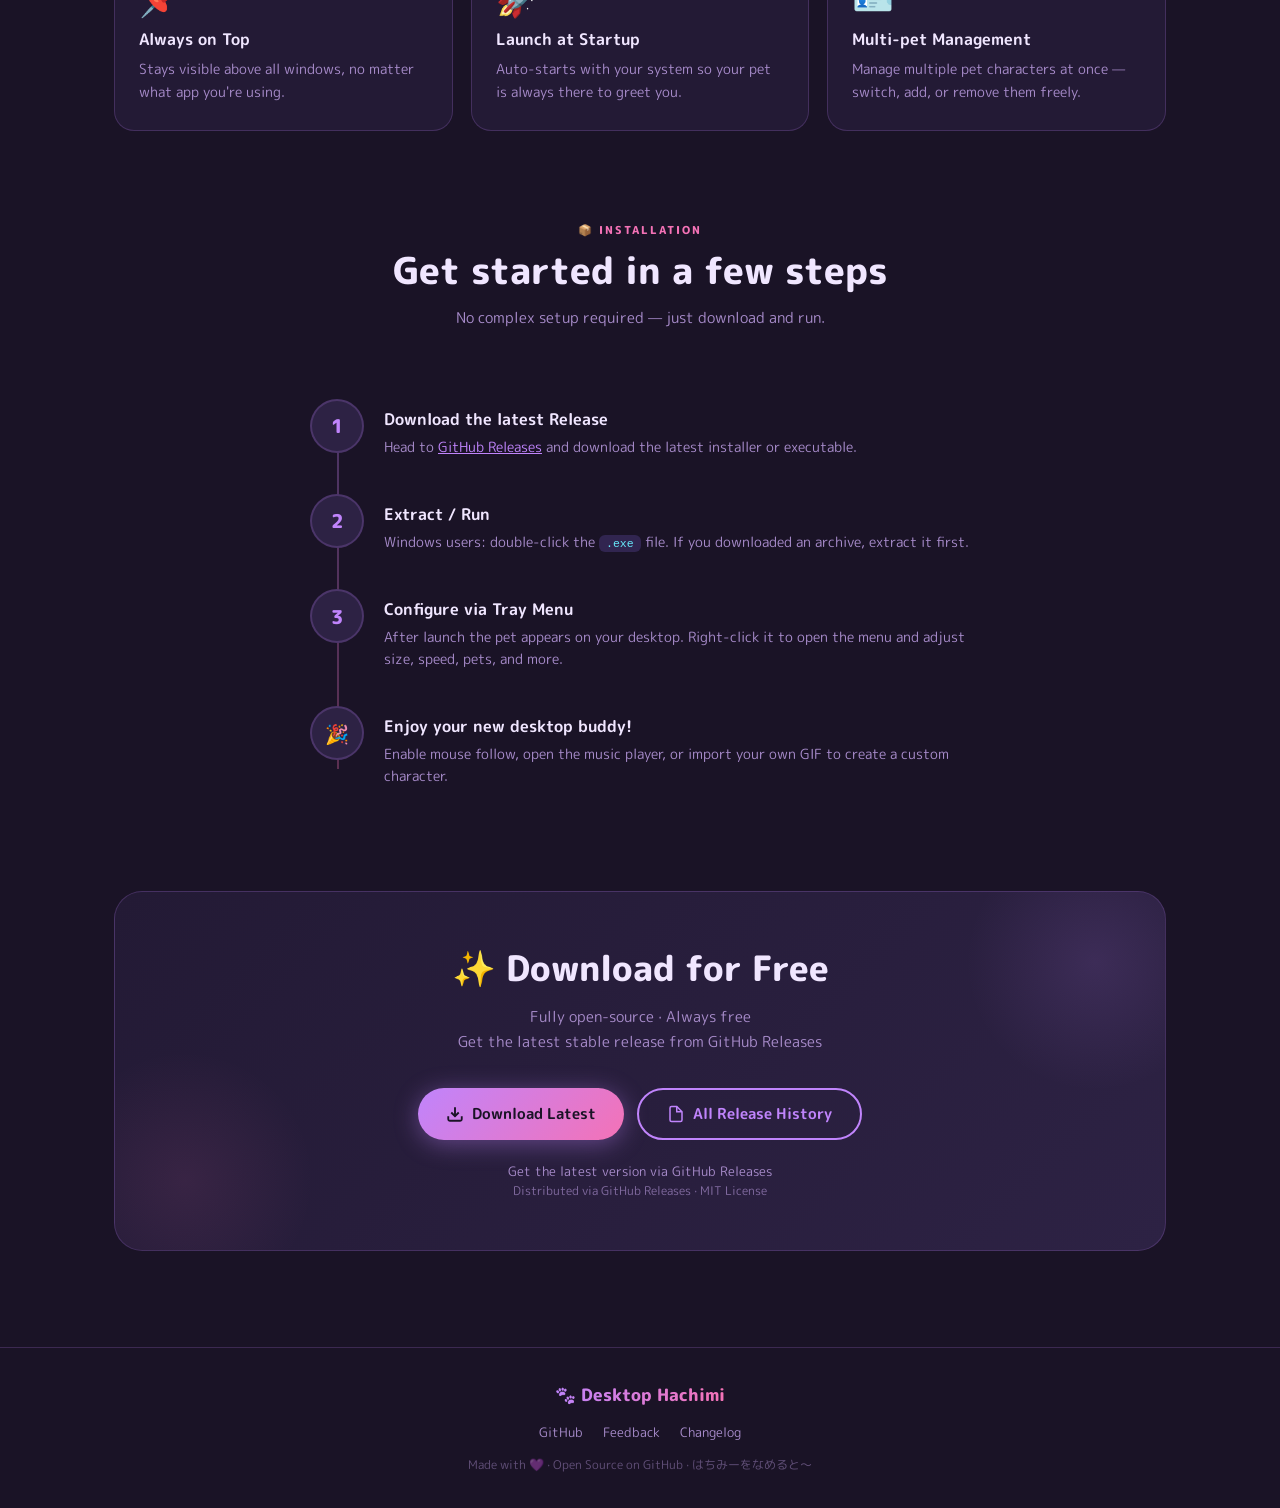
==== commit a973a1c7: "update" ====
--- a/index.html
+++ b/index.html
@@ -4,22 +4,53 @@
   <meta charset="UTF-8" />
   <meta name="viewport" content="width=device-width, initial-scale=1.0" />
   <title>Desktop Hachimi — Desktop Pet</title>
+
+  <!--
+    NOTE FOR DEPLOYMENT:
+    Put a .nojekyll file in your repo root so GitHub Pages
+    serves all files without Jekyll processing.
+  -->
+
+  <!-- DNS prefetch for Google Fonts (non-blocking, loads asynchronously) -->
   <link rel="preconnect" href="https://fonts.googleapis.com" />
   <link rel="preconnect" href="https://fonts.gstatic.com" crossorigin />
-  <link href="https://fonts.googleapis.com/css2?family=M+PLUS+Rounded+1c:wght@400;500;700;800&family=Noto+Sans+SC:wght@400;500;700&display=swap" rel="stylesheet" />
-  <link rel="stylesheet" href="./css/style.css" />
+  <!--
+    Load Google Fonts with media="print" trick: starts non-blocking,
+    switches to all once loaded, so it never blocks first paint.
+  -->
+  <link
+    rel="stylesheet"
+    href="https://fonts.googleapis.com/css2?family=M+PLUS+Rounded+1c:wght@400;500;700;800&family=Noto+Sans+SC:wght@400;500;700&display=swap"
+    media="print"
+    onload="this.media='all'"
+  />
+  <!-- Fallback: if JS is disabled, load fonts normally -->
+  <noscript>
+    <link
+      rel="stylesheet"
+      href="https://fonts.googleapis.com/css2?family=M+PLUS+Rounded+1c:wght@400;500;700;800&family=Noto+Sans+SC:wght@400;500;700&display=swap"
+    />
+  </noscript>
+
+  <!-- Main stylesheet — relative path works on any GitHub Pages URL -->
+  <link rel="stylesheet" href="css/style.css" />
 </head>
 <body>
 
+<!-- Star field (JS-generated) -->
 <div class="stars" id="stars"></div>
+<!-- Gradient mesh -->
 <div class="mesh"></div>
 
-<!-- NAV -->
+<!-- ══════════════════════════════════
+     NAVIGATION
+══════════════════════════════════ -->
 <nav>
   <div class="nav-in">
     <a class="nav-logo" href="#">
       <span class="paw">🐾</span> Desktop Hachimi
     </a>
+
     <div class="nav-right">
       <ul class="nav-links">
         <li><a href="#features" data-i18n="nav_features">Features</a></li>
@@ -27,51 +58,62 @@
         <li><a href="#download" data-i18n="nav_download">Download</a></li>
       </ul>
 
-      <!-- Language Selector -->
+      <!-- Language Selector — replaces the old GitHub link -->
       <div class="lang-selector" id="lang-selector">
-        <button class="lang-btn" aria-haspopup="listbox" aria-label="Select language">
+        <button class="lang-btn" type="button" aria-haspopup="listbox" aria-expanded="false" aria-label="Select language">
           <!-- Globe icon -->
-          <svg class="globe-icon" width="15" height="15" viewBox="0 0 24 24" fill="none"
-               stroke="currentColor" stroke-width="2" stroke-linecap="round" stroke-linejoin="round">
+          <svg class="globe-ico" width="15" height="15" viewBox="0 0 24 24"
+               fill="none" stroke="currentColor" stroke-width="2"
+               stroke-linecap="round" stroke-linejoin="round"
+               aria-hidden="true">
             <circle cx="12" cy="12" r="10"/>
             <line x1="2" y1="12" x2="22" y2="12"/>
             <path d="M12 2a15.3 15.3 0 0 1 4 10 15.3 15.3 0 0 1-4 10 15.3 15.3 0 0 1-4-10 15.3 15.3 0 0 1 4-10z"/>
           </svg>
           <span class="lang-label">English</span>
-          <!-- Chevron -->
+          <!-- Chevron arrow -->
           <svg class="chevron" viewBox="0 0 24 24" fill="none" stroke="currentColor"
-               stroke-width="2.5" stroke-linecap="round" stroke-linejoin="round">
+               stroke-width="2.5" stroke-linecap="round" stroke-linejoin="round"
+               aria-hidden="true">
             <polyline points="6 9 12 15 18 9"/>
           </svg>
         </button>
-        <!-- Options injected by JS -->
-        <div class="lang-dropdown" role="listbox"></div>
-      </div>
-    </div><!-- /.nav-right -->
+        <!-- Options injected dynamically by main.js -->
+        <div class="lang-dropdown" role="listbox" aria-label="Language options"></div>
+      </div>
+    </div>
   </div>
 </nav>
 
-<!-- HERO -->
+<!-- ══════════════════════════════════
+     HERO
+══════════════════════════════════ -->
 <section class="hero">
   <div class="wrap">
-    <span class="paw-fl" style="left:7%;top:14%;--fd:4.5s;--fde:-1s;--rot:-20deg">🐾</span>
-    <span class="paw-fl" style="left:83%;top:9%;--fd:5.5s;--fde:-2.5s;--rot:15deg">🐾</span>
-    <span class="paw-fl" style="left:4%;top:66%;--fd:6s;--fde:-.5s;--rot:30deg">🐾</span>
-    <span class="paw-fl" style="left:89%;top:58%;--fd:4s;--fde:-3s;--rot:-10deg">🐾</span>
+    <!-- Decorative floating paw prints -->
+    <span class="paw-fl" style="left:7%;top:14%;--fd:4.5s;--fde:-1s;--rot:-20deg"   aria-hidden="true">🐾</span>
+    <span class="paw-fl" style="left:83%;top:9%;--fd:5.5s;--fde:-2.5s;--rot:15deg"  aria-hidden="true">🐾</span>
+    <span class="paw-fl" style="left:4%;top:66%;--fd:6s;--fde:-.5s;--rot:30deg"     aria-hidden="true">🐾</span>
+    <span class="paw-fl" style="left:89%;top:58%;--fd:4s;--fde:-3s;--rot:-10deg"    aria-hidden="true">🐾</span>
 
     <div class="badge">
-      <span class="dot"></span>
+      <span class="dot" aria-hidden="true"></span>
       <span data-i18n="hero_badge">Desktop Pet Application</span>
     </div>
 
-    <div class="mascot-wrap">
+    <!-- Mascot -->
+    <div class="mascot-wrap" aria-hidden="true">
       <div class="m-ring">
-        <div class="m-inner" style="margin:3px">🐱</div>
+        <div class="m-inner" style="margin:3px">
+          <img src="image/Desktop_Hachimi.png" alt="Desktop Hachimi mascot" class="mascot-img" />
+        </div>
       </div>
       <div class="m-shadow"></div>
     </div>
 
-    <h1 class="hero-title"><span class="grad" data-i18n="hero_title">Desktop Hachimi</span></h1>
+    <h1 class="hero-title">
+      <span class="grad" data-i18n="hero_title">Desktop Hachimi</span>
+    </h1>
     <p class="hero-jp" data-i18n="hero_subtitle">Your cutest anime companion on the desktop 🍯</p>
     <p class="hero-desc" data-i18n="hero_desc">
       Bring an adorable anime character to life on your desktop!<br>
@@ -81,8 +123,8 @@
     <div class="cta">
       <a class="btn btn-p" id="hero-dl"
          href="https://github.com/Edward-EH-Holmes/Desktop-Hachimi/releases/latest"
-         target="_blank" rel="noopener">
-        <svg viewBox="0 0 24 24" fill="none" stroke="currentColor" stroke-width="2.5">
+         target="_blank" rel="noopener noreferrer">
+        <svg viewBox="0 0 24 24" fill="none" stroke="currentColor" stroke-width="2.5" aria-hidden="true">
           <path d="M21 15v4a2 2 0 0 1-2 2H5a2 2 0 0 1-2-2v-4"/>
           <polyline points="7 10 12 15 17 10"/>
           <line x1="12" y1="15" x2="12" y2="3"/>
@@ -91,16 +133,17 @@
       </a>
       <a class="btn btn-s"
          href="https://github.com/Edward-EH-Holmes/Desktop-Hachimi"
-         target="_blank" rel="noopener">
-        <svg viewBox="0 0 24 24" fill="currentColor">
+         target="_blank" rel="noopener noreferrer">
+        <svg viewBox="0 0 24 24" fill="currentColor" aria-hidden="true">
           <path d="M12 0C5.37 0 0 5.37 0 12c0 5.3 3.44 9.8 8.2 11.38.6.11.82-.26.82-.58v-2.03c-3.34.72-4.04-1.61-4.04-1.61-.54-1.38-1.33-1.75-1.33-1.75-1.09-.74.08-.73.08-.73 1.2.09 1.84 1.24 1.84 1.24 1.07 1.83 2.8 1.3 3.49 1 .1-.78.42-1.3.76-1.6-2.67-.3-5.47-1.33-5.47-5.93 0-1.31.47-2.38 1.24-3.22-.12-.31-.54-1.52.12-3.18 0 0 1.01-.32 3.3 1.23a11.5 11.5 0 0 1 3.01-.4c1.02 0 2.05.14 3.01.4 2.29-1.55 3.3-1.23 3.3-1.23.66 1.66.24 2.87.12 3.18.77.84 1.24 1.91 1.24 3.22 0 4.61-2.81 5.63-5.48 5.92.43.37.81 1.1.81 2.22v3.29c0 .32.22.7.83.58C20.57 21.8 24 17.3 24 12c0-6.63-5.37-12-12-12z"/>
         </svg>
         <span data-i18n="hero_src_btn">View Source</span>
       </a>
     </div>
 
-    <div id="vtag">
-      <svg width="13" height="13" viewBox="0 0 24 24" fill="none" stroke="currentColor" stroke-width="2.5">
+    <div id="vtag" aria-live="polite">
+      <svg width="13" height="13" viewBox="0 0 24 24" fill="none"
+           stroke="currentColor" stroke-width="2.5" aria-hidden="true">
         <polyline points="20 6 9 17 4 12"/>
       </svg>
       <span id="hvtxt">Fetching latest version…</span>
@@ -108,9 +151,11 @@
   </div>
 </section>
 
-<div class="divider"></div>
-
-<!-- FEATURES -->
+<div class="divider" aria-hidden="true"></div>
+
+<!-- ══════════════════════════════════
+     FEATURES
+══════════════════════════════════ -->
 <section id="features">
   <div class="wrap">
     <div class="scenter rv">
@@ -123,55 +168,47 @@
     <div class="feat-grid">
 
       <div class="feat-card rv">
-        <span class="feat-ico">🐾</span>
+        <span class="feat-ico" aria-hidden="true">🐾</span>
         <div class="feat-name" data-i18n="feat_1_name">Animated Pet Sprite</div>
         <div class="feat-desc" data-i18n="feat_1_desc">Supports multi-frame GIF animations. Your pet walks and idles on screen — full of life.</div>
       </div>
-
-      <div class="feat-card rv">
-        <span class="feat-ico">🖱️</span>
+      <div class="feat-card rv">
+        <span class="feat-ico" aria-hidden="true">🖱️</span>
         <div class="feat-name" data-i18n="feat_2_name">Mouse Follow Mode</div>
         <div class="feat-desc" data-i18n="feat_2_desc">Enable it and your pet locks onto your cursor, never leaving your side.</div>
       </div>
-
-      <div class="feat-card rv">
-        <span class="feat-ico">🎵</span>
+      <div class="feat-card rv">
+        <span class="feat-ico" aria-hidden="true">🎵</span>
         <div class="feat-name" data-i18n="feat_3_name">Built-in Music Player</div>
         <div class="feat-desc" data-i18n="feat_3_desc">Add local tracks and enjoy music while you pet your companion.</div>
       </div>
-
-      <div class="feat-card rv">
-        <span class="feat-ico">🎨</span>
+      <div class="feat-card rv">
+        <span class="feat-ico" aria-hidden="true">🎨</span>
         <div class="feat-name" data-i18n="feat_4_name">Highly Customizable</div>
         <div class="feat-desc" data-i18n="feat_4_desc">Adjust size, opacity, and speed. Edit animation weights and flip direction for a truly unique pet.</div>
       </div>
-
-      <div class="feat-card rv">
-        <span class="feat-ico">🏠</span>
+      <div class="feat-card rv">
+        <span class="feat-ico" aria-hidden="true">🏠</span>
         <div class="feat-name" data-i18n="feat_5_name">Pet Creation Workshop</div>
         <div class="feat-desc" data-i18n="feat_5_desc">Import your own GIF assets with the built-in creator to make a one-of-a-kind sprite.</div>
       </div>
-
-      <div class="feat-card rv">
-        <span class="feat-ico">🌐</span>
+      <div class="feat-card rv">
+        <span class="feat-ico" aria-hidden="true">🌐</span>
         <div class="feat-name" data-i18n="feat_6_name">Multi-language Support</div>
         <div class="feat-desc" data-i18n="feat_6_desc">Ships with Chinese, English, and more locales — ready to use out of the box.</div>
       </div>
-
-      <div class="feat-card rv">
-        <span class="feat-ico">📌</span>
+      <div class="feat-card rv">
+        <span class="feat-ico" aria-hidden="true">📌</span>
         <div class="feat-name" data-i18n="feat_7_name">Always on Top</div>
         <div class="feat-desc" data-i18n="feat_7_desc">Stays visible above all windows, no matter what app you're using.</div>
       </div>
-
-      <div class="feat-card rv">
-        <span class="feat-ico">🚀</span>
+      <div class="feat-card rv">
+        <span class="feat-ico" aria-hidden="true">🚀</span>
         <div class="feat-name" data-i18n="feat_8_name">Launch at Startup</div>
         <div class="feat-desc" data-i18n="feat_8_desc">Auto-starts with your system so your pet is always there to greet you.</div>
       </div>
-
-      <div class="feat-card rv">
-        <span class="feat-ico">🪪</span>
+      <div class="feat-card rv">
+        <span class="feat-ico" aria-hidden="true">🪪</span>
         <div class="feat-name" data-i18n="feat_9_name">Multi-pet Management</div>
         <div class="feat-desc" data-i18n="feat_9_desc">Manage multiple pet characters at once — switch, add, or remove them freely.</div>
       </div>
@@ -180,7 +217,9 @@
   </div>
 </section>
 
-<!-- INSTALL -->
+<!-- ══════════════════════════════════
+     INSTALLATION
+══════════════════════════════════ -->
 <section id="install">
   <div class="wrap">
     <div class="scenter rv">
@@ -191,17 +230,17 @@
     <div class="steps">
 
       <div class="step rv">
-        <div class="snum">1</div>
+        <div class="snum" aria-hidden="true">1</div>
         <div class="scont">
           <div class="sttl" data-i18n="step_1_title">Download the latest Release</div>
           <div class="sdesc" data-i18n="step_1_desc">
-            Head to <a href="https://github.com/Edward-EH-Holmes/Desktop-Hachimi/releases/latest" target="_blank" rel="noopener">GitHub Releases</a> and download the latest installer or executable.
+            Head to <a href="https://github.com/Edward-EH-Holmes/Desktop-Hachimi/releases/latest" target="_blank" rel="noopener noreferrer">GitHub Releases</a> and download the latest installer or executable.
           </div>
         </div>
       </div>
 
       <div class="step rv">
-        <div class="snum">2</div>
+        <div class="snum" aria-hidden="true">2</div>
         <div class="scont">
           <div class="sttl" data-i18n="step_2_title">Extract / Run</div>
           <div class="sdesc" data-i18n="step_2_desc">
@@ -211,7 +250,7 @@
       </div>
 
       <div class="step rv">
-        <div class="snum">3</div>
+        <div class="snum" aria-hidden="true">3</div>
         <div class="scont">
           <div class="sttl" data-i18n="step_3_title">Configure via Tray Menu</div>
           <div class="sdesc" data-i18n="step_3_desc">
@@ -221,7 +260,7 @@
       </div>
 
       <div class="step rv">
-        <div class="snum">🎉</div>
+        <div class="snum" aria-hidden="true">🎉</div>
         <div class="scont">
           <div class="sttl" data-i18n="step_4_title">Enjoy your new desktop buddy!</div>
           <div class="sdesc" data-i18n="step_4_desc">
@@ -234,7 +273,9 @@
   </div>
 </section>
 
-<!-- DOWNLOAD -->
+<!-- ══════════════════════════════════
+     DOWNLOAD
+══════════════════════════════════ -->
 <section id="download">
   <div class="wrap">
     <div class="dl-card rv">
@@ -246,8 +287,8 @@
       <div class="dl-btns">
         <a class="btn btn-p" id="dl-main"
            href="https://github.com/Edward-EH-Holmes/Desktop-Hachimi/releases/latest"
-           target="_blank" rel="noopener">
-          <svg viewBox="0 0 24 24" fill="none" stroke="currentColor" stroke-width="2.5">
+           target="_blank" rel="noopener noreferrer">
+          <svg viewBox="0 0 24 24" fill="none" stroke="currentColor" stroke-width="2.5" aria-hidden="true">
             <path d="M21 15v4a2 2 0 0 1-2 2H5a2 2 0 0 1-2-2v-4"/>
             <polyline points="7 10 12 15 17 10"/>
             <line x1="12" y1="15" x2="12" y2="3"/>
@@ -256,43 +297,51 @@
         </a>
         <a class="btn btn-s"
            href="https://github.com/Edward-EH-Holmes/Desktop-Hachimi/releases"
-           target="_blank" rel="noopener">
-          <svg viewBox="0 0 24 24" fill="none" stroke="currentColor" stroke-width="2">
+           target="_blank" rel="noopener noreferrer">
+          <svg viewBox="0 0 24 24" fill="none" stroke="currentColor" stroke-width="2" aria-hidden="true">
             <path d="M13 2H6a2 2 0 0 0-2 2v16a2 2 0 0 0 2 2h12a2 2 0 0 0 2-2V9z"/>
             <polyline points="13 2 13 9 20 9"/>
           </svg>
           <span data-i18n="dl_btn_history">All Release History</span>
         </a>
       </div>
-      <div id="dlvi">Fetching version info…</div>
+      <div id="dlvi" aria-live="polite">Fetching version info…</div>
       <div class="dl-meta" data-i18n="dl_meta">Distributed via GitHub Releases · MIT License</div>
     </div>
   </div>
 </section>
 
-<!-- FOOTER -->
+<!-- ══════════════════════════════════
+     FOOTER
+══════════════════════════════════ -->
 <footer>
   <div class="foot-in">
-    <div class="foot-logo">🐾 Desktop Hachimi</div>
+    <div class="foot-logo" aria-hidden="true">🐾 Desktop Hachimi</div>
     <ul class="foot-links">
       <li>
-        <a href="https://github.com/Edward-EH-Holmes/Desktop-Hachimi" target="_blank" rel="noopener">GitHub</a>
+        <a href="https://github.com/Edward-EH-Holmes/Desktop-Hachimi"
+           target="_blank" rel="noopener noreferrer">GitHub</a>
       </li>
       <li>
-        <a href="https://github.com/Edward-EH-Holmes/Desktop-Hachimi/issues" target="_blank" rel="noopener">
+        <a href="https://github.com/Edward-EH-Holmes/Desktop-Hachimi/issues"
+           target="_blank" rel="noopener noreferrer">
           <span data-i18n="foot_feedback">Feedback</span>
         </a>
       </li>
       <li>
-        <a href="https://github.com/Edward-EH-Holmes/Desktop-Hachimi/releases" target="_blank" rel="noopener">
+        <a href="https://github.com/Edward-EH-Holmes/Desktop-Hachimi/releases"
+           target="_blank" rel="noopener noreferrer">
           <span data-i18n="foot_changelog">Changelog</span>
         </a>
       </li>
     </ul>
-    <p class="foot-copy" data-i18n="foot_copy">Made with 💜 · Open Source on GitHub · はちみーをなめると〜</p>
+    <p class="foot-copy" data-i18n="foot_copy">
+      Made with 💜 · Open Source on GitHub · はちみーをなめると〜
+    </p>
   </div>
 </footer>
 
-<script src="./javascript/main.js"></script>
+<!-- Main script — defer ensures DOM is fully parsed before execution -->
+<script src="javascript/main.js" defer></script>
 </body>
 </html>
--- a/css/style.css
+++ b/css/style.css
@@ -1,3 +1,9 @@
+/* ── Google Fonts with display=swap for performance ── */
+@import url('https://fonts.googleapis.com/css2?family=M+PLUS+Rounded+1c:wght@400;500;700;800&family=Noto+Sans+SC:wght@400;500;700&display=swap');
+
+/* ════════════════════════════════════
+   CSS Custom Properties
+════════════════════════════════════ */
 :root {
   --bg:      #1a1326;
   --bg2:     #231a35;
@@ -11,10 +17,21 @@
   --muted:   #a78bca;
   --border:  rgba(192,132,252,0.2);
   --glow:    rgba(192,132,252,0.35);
-  --font:    'M PLUS Rounded 1c','Noto Sans SC',sans-serif;
-}
-
-*,*::before,*::after { box-sizing: border-box; margin: 0; padding: 0; }
+  /* Robust font stack: Google Fonts → system CJK → system sans */
+  --font: 'M PLUS Rounded 1c', 'Noto Sans SC',
+          'PingFang SC', 'Hiragino Sans GB', 'Hiragino Kaku Gothic ProN',
+          'Microsoft YaHei', 'Meiryo', 'Apple SD Gothic Neo',
+          -apple-system, BlinkMacSystemFont, 'Segoe UI', sans-serif;
+}
+
+/* ════════════════════════════════════
+   Reset
+════════════════════════════════════ */
+*, *::before, *::after {
+  box-sizing: border-box;
+  margin: 0;
+  padding: 0;
+}
 html { scroll-behavior: smooth; }
 body {
   background: var(--bg);
@@ -22,10 +39,20 @@
   font-family: var(--font);
   overflow-x: hidden;
   min-height: 100vh;
-}
-
-/* ── Stars ── */
-.stars { position: fixed; inset: 0; pointer-events: none; z-index: 0; overflow: hidden; }
+  -webkit-font-smoothing: antialiased;
+  -moz-osx-font-smoothing: grayscale;
+}
+
+/* ════════════════════════════════════
+   Background — Stars
+════════════════════════════════════ */
+.stars {
+  position: fixed;
+  inset: 0;
+  pointer-events: none;
+  z-index: 0;
+  overflow: hidden;
+}
 .star {
   position: absolute;
   border-radius: 50%;
@@ -34,31 +61,45 @@
   animation: twinkle var(--d) var(--dl) infinite ease-in-out;
 }
 @keyframes twinkle {
-  0%,100% { opacity: 0; transform: scale(.6); }
-  50%      { opacity: var(--op); transform: scale(1); }
-}
-
-/* ── Mesh background ── */
+  0%, 100% { opacity: 0;          transform: scale(.6); }
+  50%       { opacity: var(--op); transform: scale(1);  }
+}
+
+/* ════════════════════════════════════
+   Background — Gradient Mesh
+════════════════════════════════════ */
 .mesh {
   position: fixed;
   inset: 0;
   pointer-events: none;
   z-index: 0;
   background:
-    radial-gradient(ellipse 80% 60% at 20% 10%, rgba(139,92,246,.18) 0%, transparent 60%),
-    radial-gradient(ellipse 60% 50% at 80% 90%, rgba(244,114,182,.14) 0%, transparent 55%),
-    radial-gradient(ellipse 50% 40% at 50% 50%, rgba(103,232,249,.07) 0%, transparent 50%);
-}
-
-.wrap { position: relative; z-index: 1; max-width: 1100px; margin: 0 auto; padding: 0 24px; }
-
-/* ── NAV ── */
+    radial-gradient(ellipse 80% 60% at 20% 10%,  rgba(139, 92,246,.18) 0%, transparent 60%),
+    radial-gradient(ellipse 60% 50% at 80% 90%,  rgba(244,114,182,.14) 0%, transparent 55%),
+    radial-gradient(ellipse 50% 40% at 50% 50%,  rgba(103,232,249,.07) 0%, transparent 50%);
+}
+
+/* ════════════════════════════════════
+   Layout wrapper
+════════════════════════════════════ */
+.wrap {
+  position: relative;
+  z-index: 1;
+  max-width: 1100px;
+  margin: 0 auto;
+  padding: 0 24px;
+}
+
+/* ════════════════════════════════════
+   Navigation
+════════════════════════════════════ */
 nav {
   position: sticky;
   top: 0;
   z-index: 100;
+  -webkit-backdrop-filter: blur(16px);
   backdrop-filter: blur(16px);
-  background: rgba(26,19,38,.78);
+  background: rgba(26,19,38,.82);
   border-bottom: 1px solid var(--border);
 }
 .nav-in {
@@ -81,10 +122,23 @@
   -webkit-background-clip: text;
   -webkit-text-fill-color: transparent;
   background-clip: text;
-}
-.nav-logo .paw { -webkit-text-fill-color: initial; font-size: 1.25rem; }
-.nav-right { display: flex; align-items: center; gap: 22px; }
-.nav-links { display: flex; gap: 22px; list-style: none; }
+  color: transparent; /* fallback */
+}
+.nav-logo .paw {
+  -webkit-text-fill-color: initial;
+  color: initial;
+  font-size: 1.25rem;
+}
+.nav-right {
+  display: flex;
+  align-items: center;
+  gap: 22px;
+}
+.nav-links {
+  display: flex;
+  gap: 22px;
+  list-style: none;
+}
 .nav-links a {
   color: var(--muted);
   text-decoration: none;
@@ -94,12 +148,15 @@
 }
 .nav-links a:hover { color: var(--a1); }
 
-/* ── Language Selector ── */
+/* ════════════════════════════════════
+   Language Selector
+════════════════════════════════════ */
 .lang-selector {
   position: relative;
   display: flex;
   align-items: center;
 }
+
 .lang-btn {
   display: flex;
   align-items: center;
@@ -107,8 +164,9 @@
   background: rgba(192,132,252,.1);
   border: 1px solid var(--border);
   border-radius: 100px;
-  padding: 5px 12px 5px 10px;
+  padding: 5px 11px 5px 10px;
   color: var(--a1);
+  -webkit-text-fill-color: var(--a1);
   font-family: var(--font);
   font-size: .82rem;
   font-weight: 700;
@@ -116,38 +174,47 @@
   transition: background .2s, border-color .2s, box-shadow .2s;
   white-space: nowrap;
   outline: none;
-  -webkit-text-fill-color: initial;
-}
-.lang-btn:hover {
+  -webkit-appearance: none;
+  appearance: none;
+  line-height: 1;
+}
+.lang-btn:hover,
+.lang-selector.open .lang-btn {
   background: rgba(192,132,252,.18);
   border-color: var(--a1);
-  box-shadow: 0 0 12px var(--glow);
-}
-.lang-btn .globe-icon { flex-shrink: 0; opacity: .85; }
+  box-shadow: 0 0 14px var(--glow);
+}
+.lang-btn .globe-ico { flex-shrink: 0; opacity: .85; display: block; }
 .lang-btn .lang-label { max-width: 72px; overflow: hidden; text-overflow: ellipsis; }
 .lang-btn .chevron {
   flex-shrink: 0;
-  width: 14px;
-  height: 14px;
-  transition: transform .25s;
-}
-.lang-selector.open .chevron { transform: rotate(180deg); }
-
-/* Dropdown panel */
+  width: 13px;
+  height: 13px;
+  transition: transform .25s cubic-bezier(.4,0,.2,1);
+  display: block;
+}
+.lang-selector.open .lang-btn .chevron { transform: rotate(180deg); }
+
+/* Dropdown */
 .lang-dropdown {
   position: absolute;
   top: calc(100% + 8px);
   right: 0;
-  min-width: 168px;
+  min-width: 170px;
   background: var(--bg2);
-  border: 1px solid var(--border);
+  border: 1px solid rgba(192,132,252,.25);
   border-radius: 16px;
   padding: 6px;
-  box-shadow: 0 16px 48px rgba(0,0,0,.5), 0 0 0 1px rgba(192,132,252,.08);
+  box-shadow:
+    0 20px 60px rgba(0,0,0,.55),
+    0 0 0 1px rgba(192,132,252,.06),
+    inset 0 1px 0 rgba(255,255,255,.04);
   opacity: 0;
-  transform: translateY(-8px) scale(.97);
+  transform: translateY(-6px) scale(.97);
+  transform-origin: top right;
   pointer-events: none;
-  transition: opacity .2s, transform .2s;
+  transition: opacity .2s cubic-bezier(.4,0,.2,1),
+              transform .2s cubic-bezier(.4,0,.2,1);
   z-index: 200;
 }
 .lang-selector.open .lang-dropdown {
@@ -155,57 +222,73 @@
   transform: translateY(0) scale(1);
   pointer-events: auto;
 }
+
 .lang-option {
   display: flex;
   align-items: center;
   gap: 10px;
+  width: 100%;
   padding: 8px 12px;
   border-radius: 10px;
-  cursor: pointer;
-  transition: background .15s, color .15s;
-  color: var(--muted);
-  font-size: .85rem;
-  font-weight: 500;
   border: none;
   background: transparent;
-  width: 100%;
+  color: var(--muted);
+  font-family: var(--font);
+  font-size: .84rem;
+  font-weight: 500;
+  cursor: pointer;
   text-align: left;
-  font-family: var(--font);
-}
-.lang-option:hover { background: rgba(192,132,252,.12); color: var(--text); }
+  transition: background .15s, color .15s;
+  -webkit-appearance: none;
+  appearance: none;
+}
+.lang-option:hover {
+  background: rgba(192,132,252,.12);
+  color: var(--text);
+}
 .lang-option.active {
   background: rgba(192,132,252,.18);
   color: var(--a1);
   font-weight: 700;
 }
-.lang-option .flag { font-size: 1.1rem; flex-shrink: 0; }
+.lang-option .flag  { font-size: 1.1rem; flex-shrink: 0; line-height: 1; }
+.lang-option .lname { flex: 1; }
 .lang-option .check {
-  margin-left: auto;
-  width: 14px;
-  height: 14px;
+  flex-shrink: 0;
+  width: 13px;
+  height: 13px;
   color: var(--a1);
   opacity: 0;
+  display: block;
 }
 .lang-option.active .check { opacity: 1; }
 
-@media(max-width:540px) {
+/* Mobile: hide nav links, shrink lang button */
+@media (max-width: 540px) {
   .nav-links { display: none; }
   .lang-btn .lang-label { display: none; }
 }
 
-/* ── HERO ── */
-.hero { padding: 90px 0 70px; text-align: center; position: relative; }
+/* ════════════════════════════════════
+   Hero Section
+════════════════════════════════════ */
+.hero {
+  padding: 90px 0 70px;
+  text-align: center;
+  position: relative;
+}
 .paw-fl {
   position: absolute;
   font-size: 1.5rem;
   opacity: .12;
   pointer-events: none;
   user-select: none;
+  -webkit-user-select: none;
   animation: floatP var(--fd) var(--fde) infinite ease-in-out;
 }
 @keyframes floatP {
-  0%,100% { transform: translateY(0) rotate(var(--rot)); opacity: .10; }
-  50%      { transform: translateY(-16px) rotate(calc(var(--rot) + 8deg)); opacity: .20; }
+  0%, 100% { transform: translateY(0)     rotate(var(--rot));                  opacity: .10; }
+  50%       { transform: translateY(-16px) rotate(calc(var(--rot) + 8deg));    opacity: .20; }
 }
 
 .badge {
@@ -225,18 +308,20 @@
   animation: fadeUp .6s ease both;
 }
 .badge .dot {
-  width: 7px; height: 7px;
+  width: 7px;
+  height: 7px;
   background: var(--a2);
   border-radius: 50%;
+  flex-shrink: 0;
   animation: pulse 2s infinite;
 }
 @keyframes pulse {
-  0%,100% { opacity: 1; transform: scale(1); }
-  50%      { opacity: .4; transform: scale(.7); }
+  0%, 100% { opacity: 1;  transform: scale(1);  }
+  50%       { opacity: .4; transform: scale(.7); }
 }
 
 .hero-title {
-  font-size: clamp(2.4rem,7vw,4.8rem);
+  font-size: clamp(2.4rem, 7vw, 4.8rem);
   font-weight: 800;
   line-height: 1.1;
   margin-bottom: 10px;
@@ -247,16 +332,17 @@
   -webkit-background-clip: text;
   -webkit-text-fill-color: transparent;
   background-clip: text;
+  color: transparent;
 }
 .hero-jp {
-  font-size: clamp(.9rem,2.5vw,1.15rem);
+  font-size: clamp(.9rem, 2.5vw, 1.15rem);
   color: var(--muted);
   margin-bottom: 18px;
   letter-spacing: .12em;
   animation: fadeUp .6s .18s ease both;
 }
 .hero-desc {
-  font-size: clamp(.9rem,2vw,1.05rem);
+  font-size: clamp(.9rem, 2vw, 1.05rem);
   color: rgba(240,230,255,.72);
   max-width: 520px;
   margin: 0 auto 42px;
@@ -282,37 +368,46 @@
 }
 @keyframes spinR { to { transform: rotate(360deg); } }
 .m-inner {
-  width: 100%; height: 100%;
+  width: 100%;
+  height: 100%;
   border-radius: 50%;
-  background: var(--bg2);
+  /* Light gradient matching the PNG's background for seamless look */
+  background: radial-gradient(circle at 40% 35%, #e8daf5 0%, #c9b8e8 60%, #a890d0 100%);
   display: flex;
   align-items: center;
   justify-content: center;
-  font-size: 76px;
+  overflow: hidden;
   position: relative;
   z-index: 1;
   animation: bob 3s ease-in-out infinite;
 }
+.mascot-img {
+  width: 100%;
+  height: 100%;
+  object-fit: cover;
+  display: block;
+}
 @keyframes bob {
-  0%,100% { transform: translateY(0); }
-  50%      { transform: translateY(-8px); }
+  0%, 100% { transform: translateY(0);   }
+  50%       { transform: translateY(-8px); }
 }
 .m-shadow {
   position: absolute;
   bottom: -12px;
   left: 50%;
   transform: translateX(-50%);
-  width: 120px; height: 18px;
+  width: 120px;
+  height: 18px;
   border-radius: 50%;
-  background: radial-gradient(ellipse, rgba(192,132,252,.3) 0%, transparent 70%);
+  background: radial-gradient(ellipse, rgba(244,114,182,.45) 0%, transparent 70%);
   animation: shad 3s ease-in-out infinite;
 }
 @keyframes shad {
-  0%,100% { opacity: .6; transform: translateX(-50%) scaleX(1); }
-  50%      { opacity: .3; transform: translateX(-50%) scaleX(.75); }
-}
-
-/* ── Buttons ── */
+  0%, 100% { opacity: .6; transform: translateX(-50%) scaleX(1);   }
+  50%       { opacity: .3; transform: translateX(-50%) scaleX(.75); }
+}
+
+/* ── CTA Buttons ── */
 .cta {
   display: flex;
   gap: 13px;
@@ -334,6 +429,8 @@
   transition: transform .2s, box-shadow .2s, filter .2s;
   border: none;
   outline: none;
+  -webkit-appearance: none;
+  appearance: none;
 }
 .btn:hover { transform: translateY(-3px); }
 .btn-p {
@@ -341,15 +438,22 @@
   color: #1a1326;
   box-shadow: 0 4px 24px rgba(192,132,252,.4);
 }
-.btn-p:hover { box-shadow: 0 8px 32px rgba(192,132,252,.6); filter: brightness(1.08); }
+.btn-p:hover {
+  box-shadow: 0 8px 32px rgba(192,132,252,.6);
+  filter: brightness(1.08);
+}
 .btn-s {
   background: transparent;
   color: var(--a1);
   border: 2px solid var(--a1);
 }
-.btn-s:hover { box-shadow: 0 0 18px var(--glow); background: rgba(192,132,252,.07); }
+.btn-s:hover {
+  box-shadow: 0 0 18px var(--glow);
+  background: rgba(192,132,252,.07);
+}
 .btn svg { width: 18px; height: 18px; flex-shrink: 0; }
 
+/* Version tag */
 #vtag {
   display: inline-flex;
   align-items: center;
@@ -367,16 +471,19 @@
 
 @keyframes fadeUp {
   from { opacity: 0; transform: translateY(24px); }
-  to   { opacity: 1; transform: translateY(0); }
-}
-
+  to   { opacity: 1; transform: translateY(0);    }
+}
+
+/* ── Divider ── */
 .divider {
   height: 1px;
   background: linear-gradient(90deg, transparent, var(--border), transparent);
   margin: 0 0 76px;
 }
 
-/* ── Section common ── */
+/* ════════════════════════════════════
+   Section common
+════════════════════════════════════ */
 .stag {
   display: inline-block;
   font-size: .7rem;
@@ -387,7 +494,7 @@
   margin-bottom: 9px;
 }
 .stitle {
-  font-size: clamp(1.5rem,4vw,2.3rem);
+  font-size: clamp(1.5rem, 4vw, 2.3rem);
   font-weight: 800;
   margin-bottom: 13px;
   line-height: 1.2;
@@ -401,11 +508,13 @@
 }
 .scenter { text-align: center; }
 
-/* ── Features ── */
+/* ════════════════════════════════════
+   Features
+════════════════════════════════════ */
 #features { padding: 0 0 86px; }
 .feat-grid {
   display: grid;
-  grid-template-columns: repeat(auto-fit, minmax(270px,1fr));
+  grid-template-columns: repeat(auto-fit, minmax(270px, 1fr));
   gap: 18px;
 }
 .feat-card {
@@ -432,16 +541,17 @@
   box-shadow: 0 12px 36px rgba(192,132,252,.15);
 }
 .feat-card:hover::before { opacity: 1; }
-.feat-ico { font-size: 2.1rem; margin-bottom: 13px; display: block; }
-.feat-name { font-size: 1rem; font-weight: 700; margin-bottom: 7px; color: var(--text); }
+.feat-ico  { font-size: 2.1rem; margin-bottom: 13px; display: block; line-height: 1; }
+.feat-name { font-size: 1rem;  font-weight: 700; margin-bottom: 7px; color: var(--text); }
 .feat-desc { font-size: .86rem; color: var(--muted); line-height: 1.65; }
 
-/* ── Install Steps ── */
+/* ════════════════════════════════════
+   Install Steps
+════════════════════════════════════ */
 #install { padding: 0 0 86px; }
 .steps {
   display: flex;
   flex-direction: column;
-  gap: 0;
   max-width: 660px;
   margin: 0 auto;
   position: relative;
@@ -449,7 +559,9 @@
 .steps::before {
   content: '';
   position: absolute;
-  left: 27px; top: 36px; bottom: 36px;
+  left: 27px;
+  top: 36px;
+  bottom: 36px;
   width: 2px;
   background: linear-gradient(to bottom, var(--a1), var(--a2));
   opacity: .3;
@@ -457,7 +569,8 @@
 .step { display: flex; gap: 20px; align-items: flex-start; padding: 18px 0; }
 .snum {
   flex-shrink: 0;
-  width: 54px; height: 54px;
+  width: 54px;
+  height: 54px;
   border-radius: 50%;
   background: var(--bg3);
   border: 2px solid var(--border);
@@ -471,21 +584,26 @@
   z-index: 1;
   transition: border-color .2s, box-shadow .2s;
 }
-.step:hover .snum { border-color: var(--a1); box-shadow: 0 0 14px var(--glow); }
+.step:hover .snum {
+  border-color: var(--a1);
+  box-shadow: 0 0 14px var(--glow);
+}
 .scont { padding-top: 9px; }
-.sttl { font-size: .97rem; font-weight: 700; margin-bottom: 5px; color: var(--text); }
+.sttl  { font-size: .97rem; font-weight: 700; margin-bottom: 5px; color: var(--text); }
 .sdesc { font-size: .86rem; color: var(--muted); line-height: 1.6; }
 .sdesc code {
   background: var(--surface);
   color: var(--a3);
   padding: 2px 7px;
   border-radius: 6px;
-  font-family: 'Courier New', monospace;
+  font-family: 'Courier New', Courier, monospace;
   font-size: .84em;
 }
 .sdesc a { color: var(--a1); }
 
-/* ── Download ── */
+/* ════════════════════════════════════
+   Download
+════════════════════════════════════ */
 #download { padding: 0 0 96px; }
 .dl-card {
   background: linear-gradient(135deg, var(--bg2) 0%, var(--bg3) 100%);
@@ -503,6 +621,7 @@
   width: 260px; height: 260px;
   border-radius: 50%;
   background: radial-gradient(circle, rgba(192,132,252,.12) 0%, transparent 70%);
+  pointer-events: none;
 }
 .dl-card::after {
   content: '';
@@ -511,10 +630,11 @@
   width: 260px; height: 260px;
   border-radius: 50%;
   background: radial-gradient(circle, rgba(244,114,182,.09) 0%, transparent 70%);
-}
-.dl-title { font-size: clamp(1.5rem,4vw,2.2rem); font-weight: 800; margin-bottom: 11px; }
-.dl-sub { color: var(--muted); font-size: .93rem; margin-bottom: 34px; line-height: 1.65; }
-.dl-btns {
+  pointer-events: none;
+}
+.dl-title { font-size: clamp(1.5rem, 4vw, 2.2rem); font-weight: 800; margin-bottom: 11px; }
+.dl-sub   { color: var(--muted); font-size: .93rem; margin-bottom: 34px; line-height: 1.65; }
+.dl-btns  {
   display: flex;
   gap: 13px;
   justify-content: center;
@@ -523,7 +643,13 @@
   position: relative;
   z-index: 1;
 }
-.dl-meta { font-size: .76rem; color: var(--muted); opacity: .7; position: relative; z-index: 1; }
+.dl-meta {
+  font-size: .76rem;
+  color: var(--muted);
+  opacity: .7;
+  position: relative;
+  z-index: 1;
+}
 #dlvi {
   font-size: .8rem;
   color: var(--muted);
@@ -532,10 +658,16 @@
   position: relative;
   z-index: 1;
 }
-#dlvi .ltag { color: var(--a3); font-weight: 700; margin-right: 8px; }
-
-/* ── Footer ── */
-footer { border-top: 1px solid var(--border); padding: 34px 24px; text-align: center; }
+#dlvi .ltag { color: var(--a3); font-weight: 700; margin-right: 6px; }
+
+/* ════════════════════════════════════
+   Footer
+════════════════════════════════════ */
+footer {
+  border-top: 1px solid var(--border);
+  padding: 34px 24px;
+  text-align: center;
+}
 .foot-in {
   max-width: 1100px;
   margin: 0 auto;
@@ -551,6 +683,7 @@
   -webkit-background-clip: text;
   -webkit-text-fill-color: transparent;
   background-clip: text;
+  color: transparent;
 }
 .foot-links { display: flex; gap: 20px; list-style: none; }
 .foot-links a {
@@ -562,12 +695,23 @@
 .foot-links a:hover { color: var(--a1); }
 .foot-copy { font-size: .76rem; color: rgba(167,139,202,.5); }
 
-/* ── Scroll reveal ── */
-.rv { opacity: 0; transform: translateY(28px); transition: opacity .6s ease, transform .6s ease; }
-.rv.vis { opacity: 1; transform: translateY(0); }
-
-/* ── Responsive ── */
-@media(max-width:640px) {
+/* ════════════════════════════════════
+   Scroll Reveal
+════════════════════════════════════ */
+.rv {
+  opacity: 0;
+  transform: translateY(28px);
+  transition: opacity .6s ease, transform .6s ease;
+}
+.rv.vis {
+  opacity: 1;
+  transform: translateY(0);
+}
+
+/* ════════════════════════════════════
+   Responsive
+════════════════════════════════════ */
+@media (max-width: 640px) {
   .dl-card { padding: 34px 20px; }
   .steps::before { left: 24px; }
   .snum { width: 48px; height: 48px; }
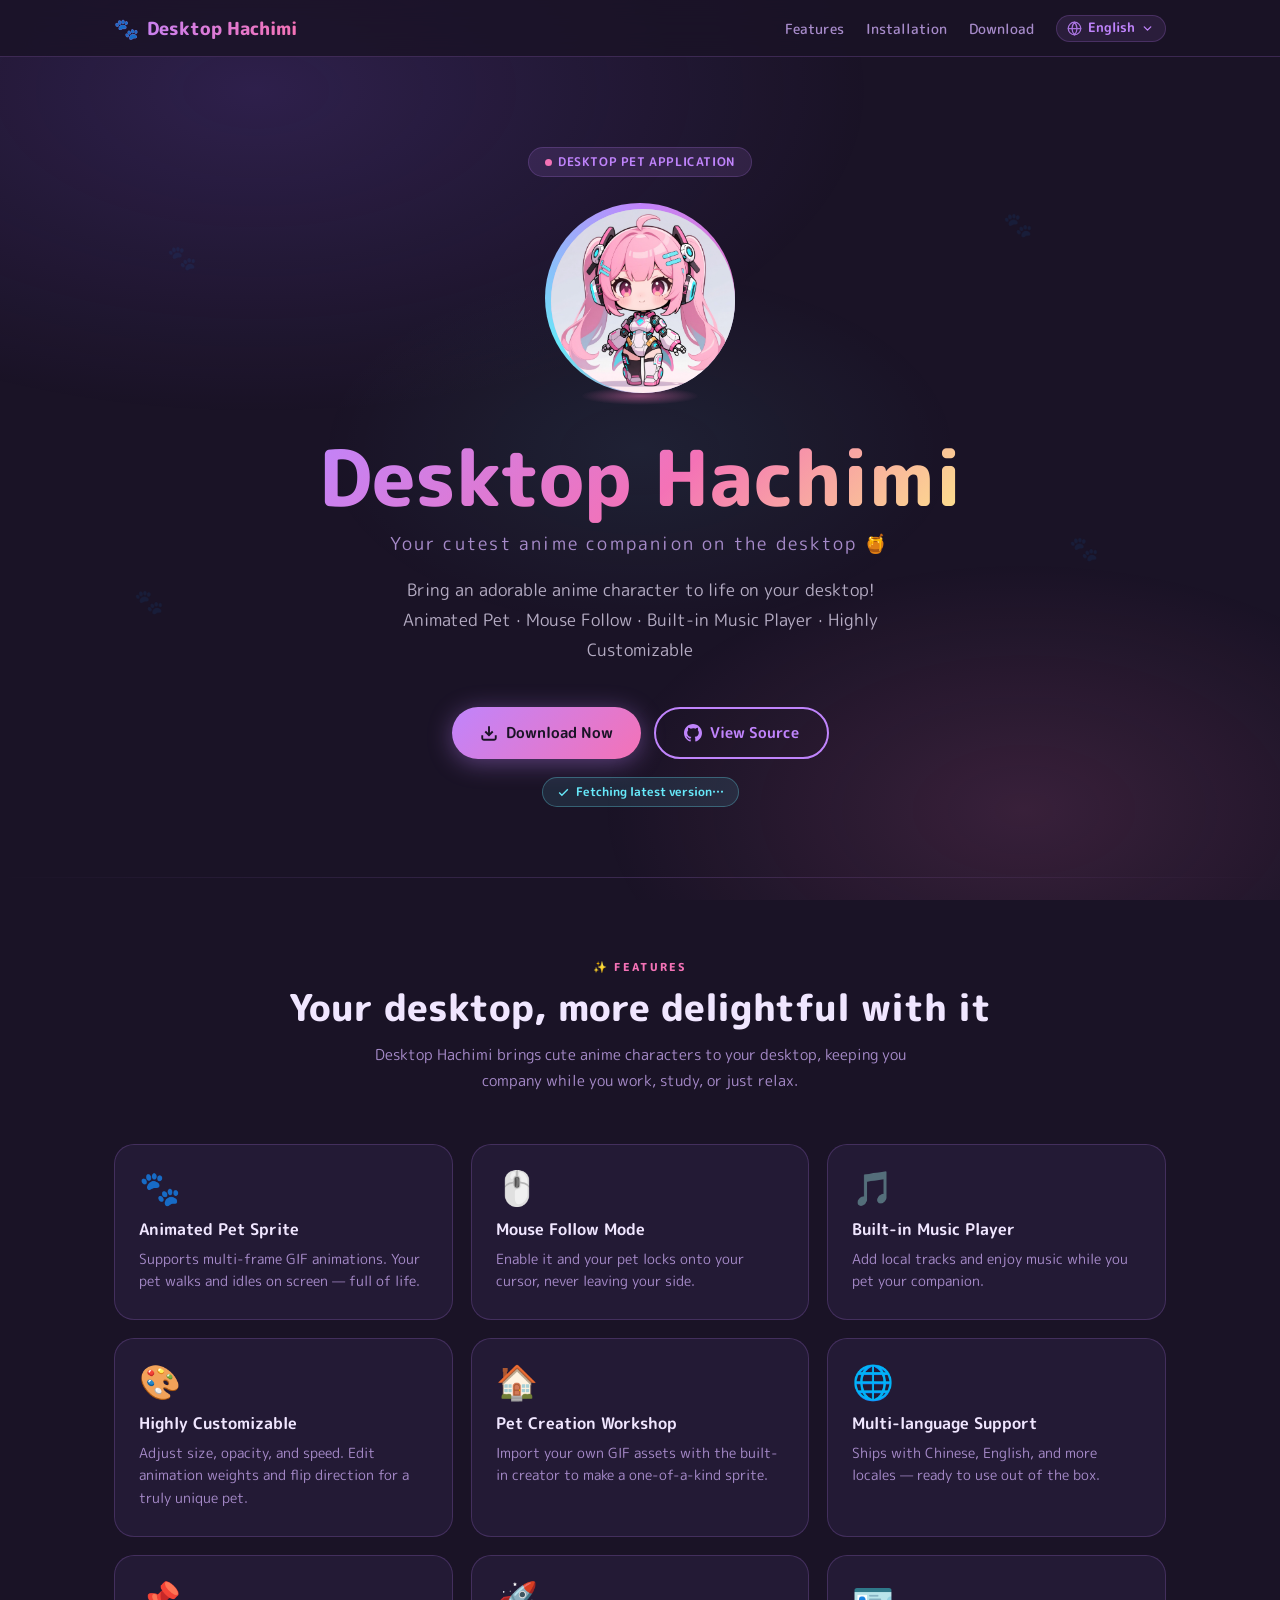
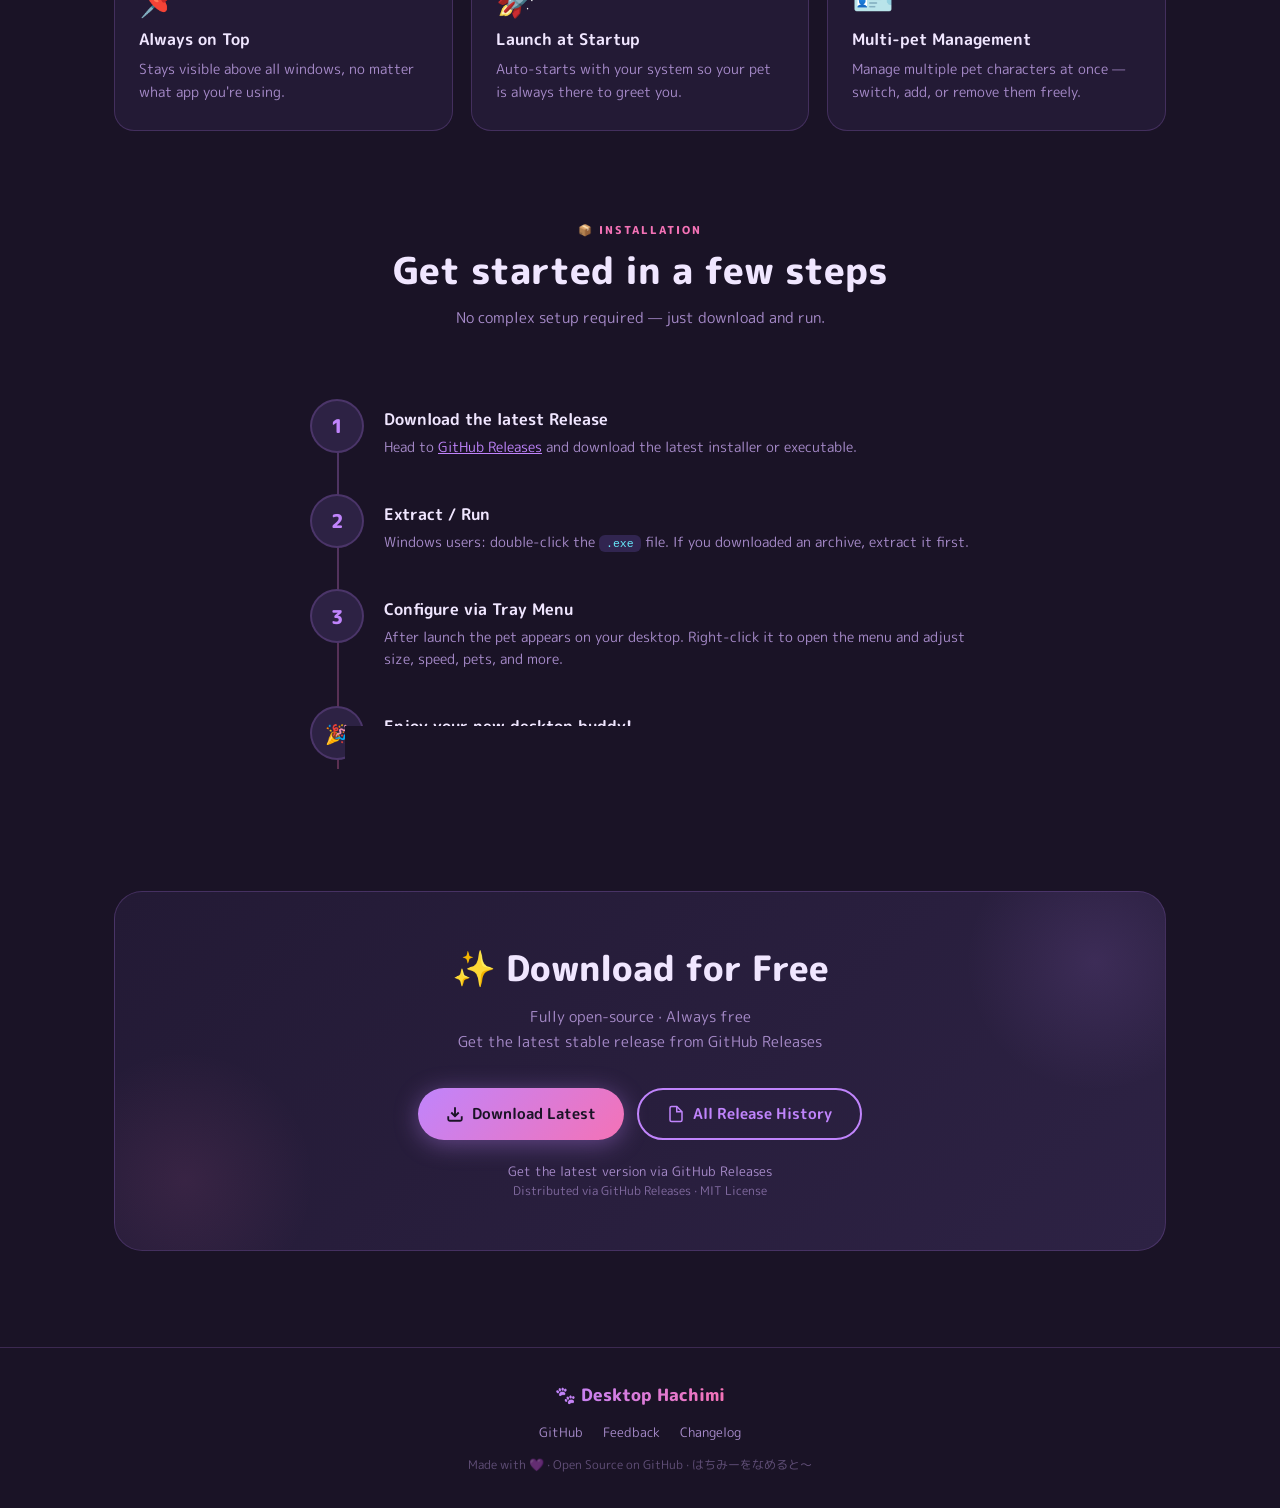
==== commit 4e03bff9: "update" ====
--- a/index.html
+++ b/index.html
@@ -1,6 +1,7 @@
 <!DOCTYPE html>
 <html lang="en">
 <head>
+  <link rel="icon" href="./image/Desktop_Hachimi.png" type="image/x-icon">
   <meta charset="UTF-8" />
   <meta name="viewport" content="width=device-width, initial-scale=1.0" />
   <title>Desktop Hachimi — Desktop Pet</title>
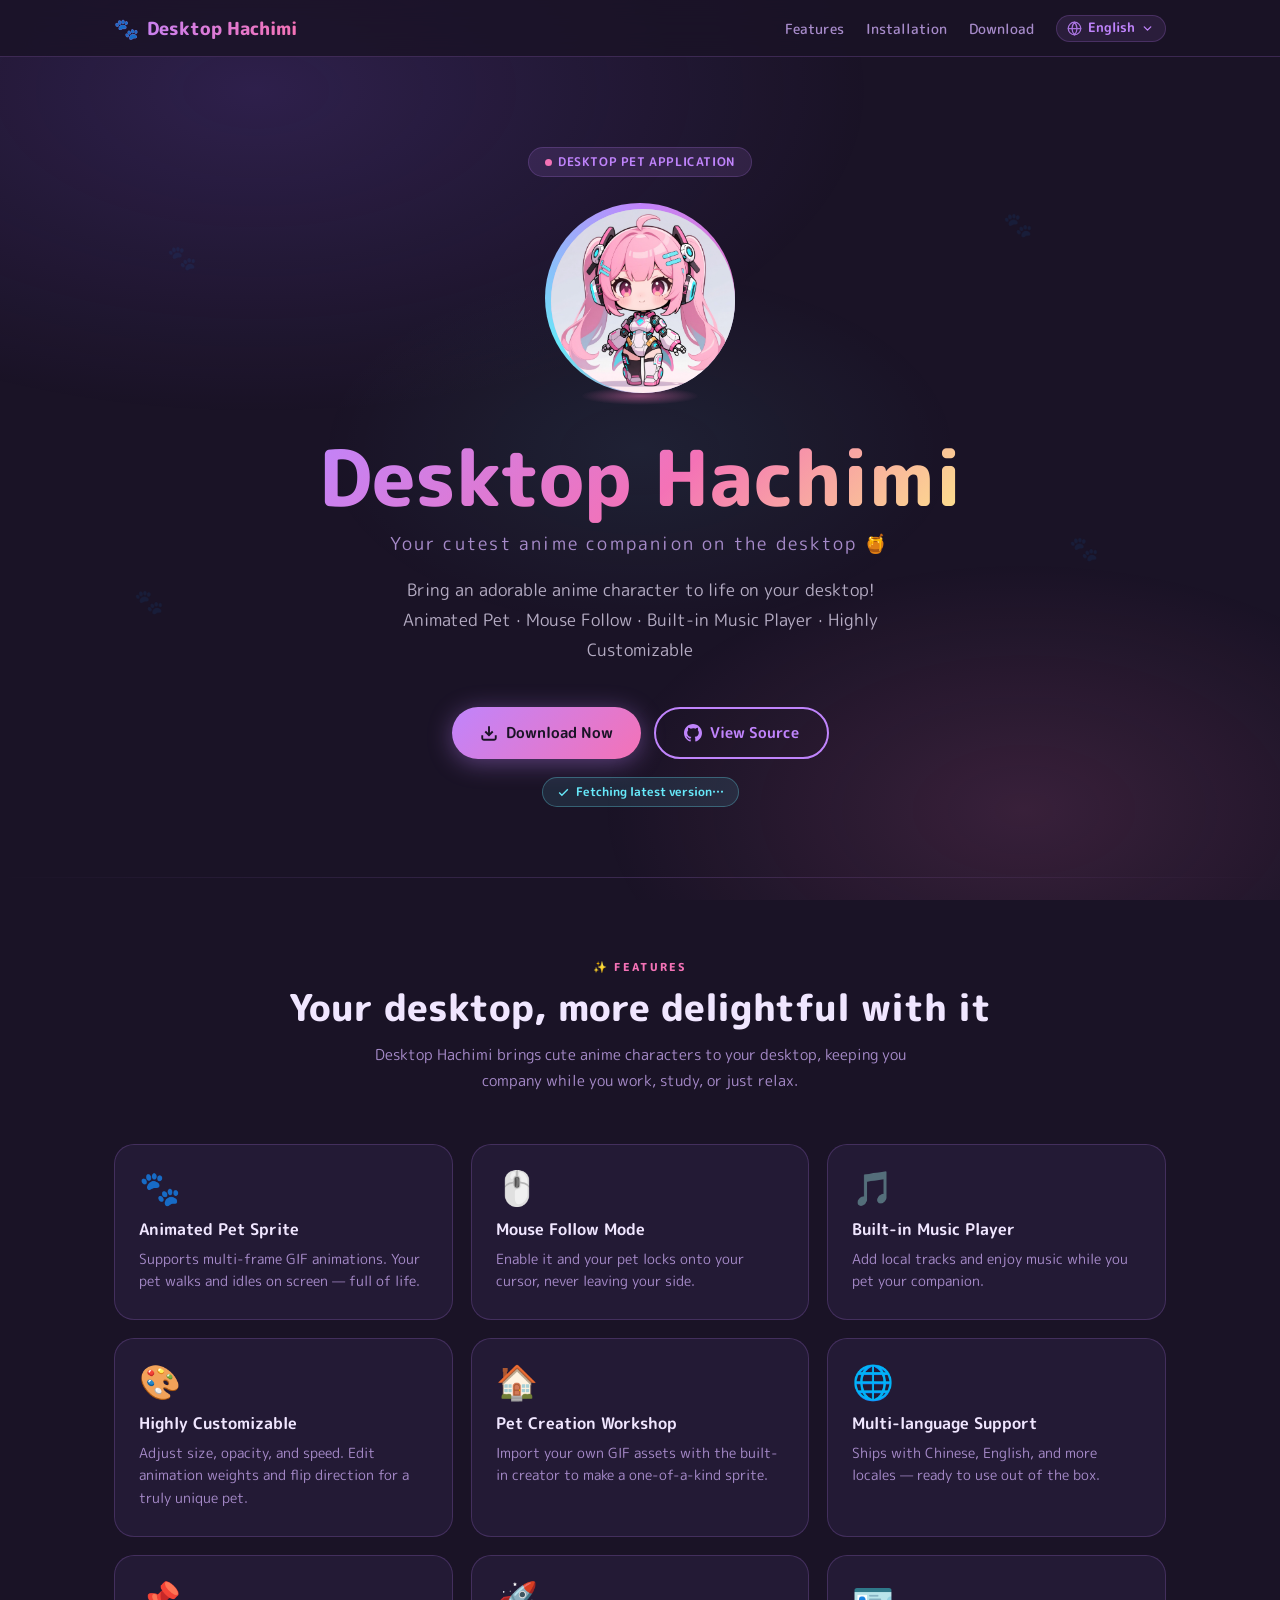
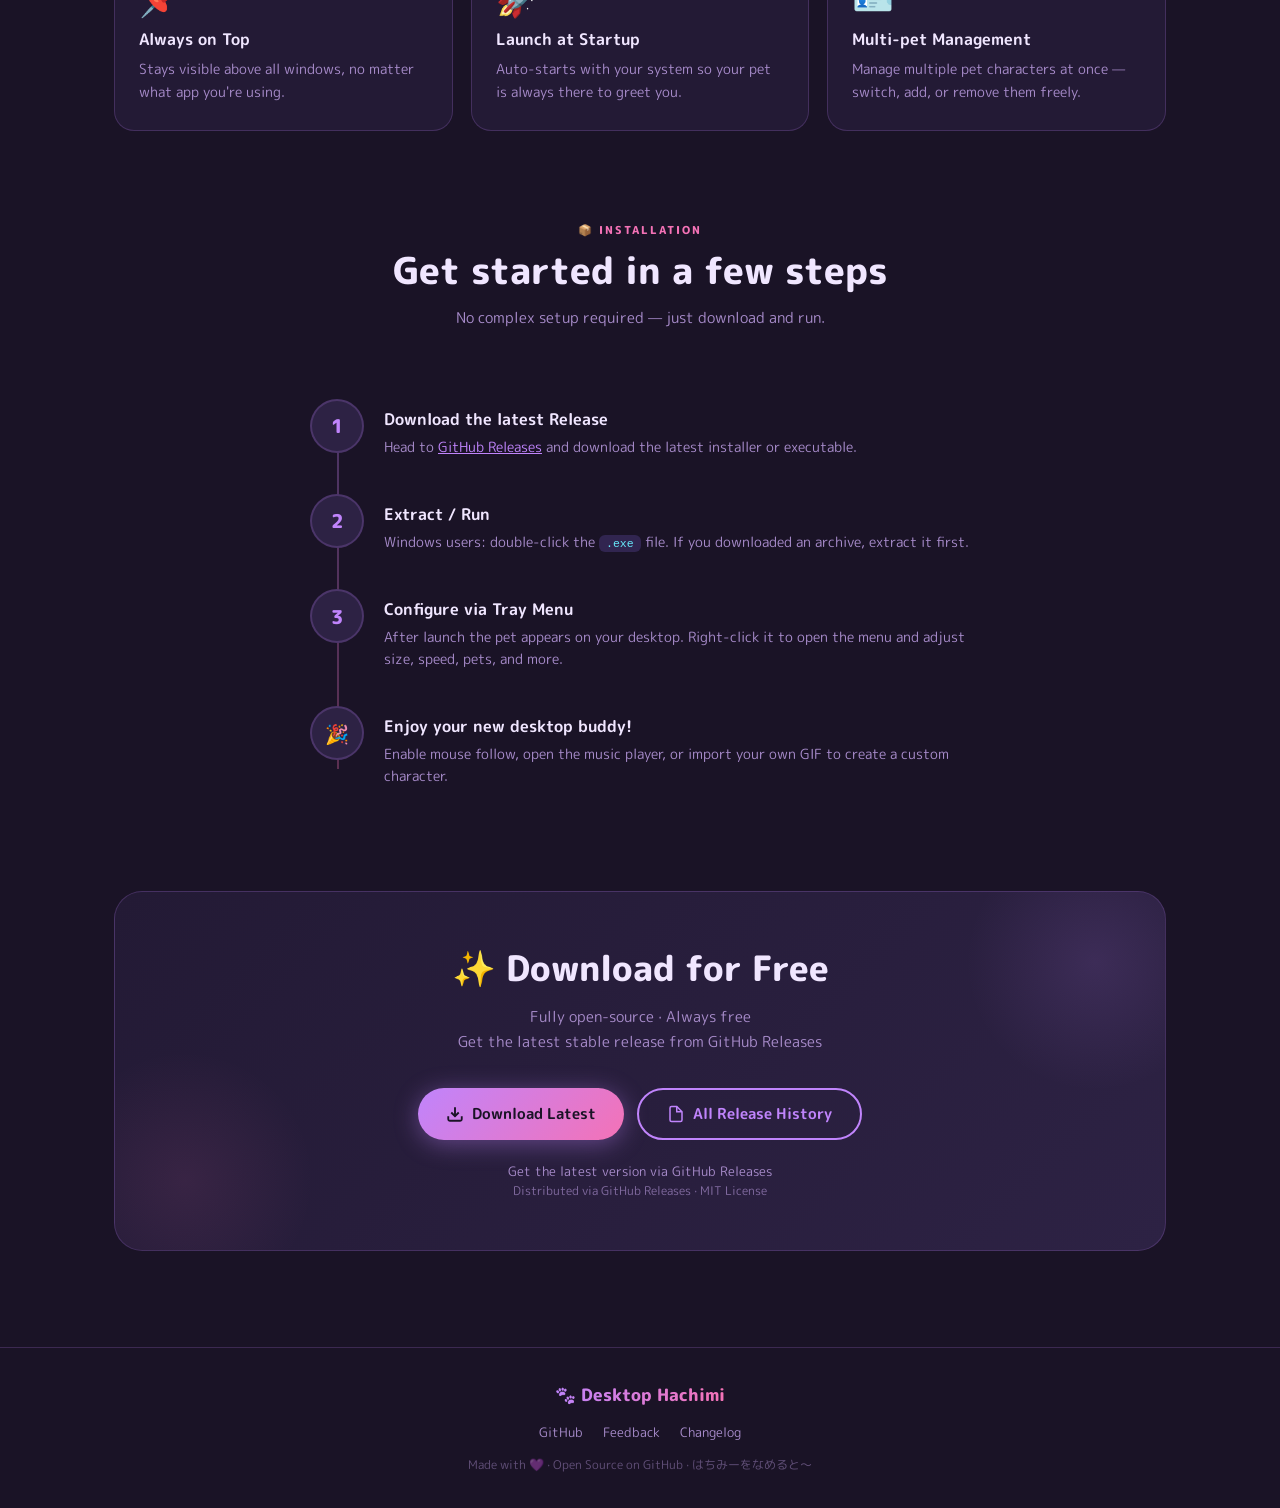
==== commit 27df59a3: "Update index.html" ====
--- a/index.html
+++ b/index.html
@@ -123,7 +123,7 @@
 
     <div class="cta">
       <a class="btn btn-p" id="hero-dl"
-         href="https://github.com/Edward-EH-Holmes/Desktop-Hachimi/releases/latest"
+         href="https://github.com/Both-Edward/Desktop-Hachimi/releases/latest"
          target="_blank" rel="noopener noreferrer">
         <svg viewBox="0 0 24 24" fill="none" stroke="currentColor" stroke-width="2.5" aria-hidden="true">
           <path d="M21 15v4a2 2 0 0 1-2 2H5a2 2 0 0 1-2-2v-4"/>
@@ -133,7 +133,7 @@
         <span data-i18n="hero_dl_btn">Download Now</span>
       </a>
       <a class="btn btn-s"
-         href="https://github.com/Edward-EH-Holmes/Desktop-Hachimi"
+         href="https://github.com/Both-Edward/Desktop-Hachimi"
          target="_blank" rel="noopener noreferrer">
         <svg viewBox="0 0 24 24" fill="currentColor" aria-hidden="true">
           <path d="M12 0C5.37 0 0 5.37 0 12c0 5.3 3.44 9.8 8.2 11.38.6.11.82-.26.82-.58v-2.03c-3.34.72-4.04-1.61-4.04-1.61-.54-1.38-1.33-1.75-1.33-1.75-1.09-.74.08-.73.08-.73 1.2.09 1.84 1.24 1.84 1.24 1.07 1.83 2.8 1.3 3.49 1 .1-.78.42-1.3.76-1.6-2.67-.3-5.47-1.33-5.47-5.93 0-1.31.47-2.38 1.24-3.22-.12-.31-.54-1.52.12-3.18 0 0 1.01-.32 3.3 1.23a11.5 11.5 0 0 1 3.01-.4c1.02 0 2.05.14 3.01.4 2.29-1.55 3.3-1.23 3.3-1.23.66 1.66.24 2.87.12 3.18.77.84 1.24 1.91 1.24 3.22 0 4.61-2.81 5.63-5.48 5.92.43.37.81 1.1.81 2.22v3.29c0 .32.22.7.83.58C20.57 21.8 24 17.3 24 12c0-6.63-5.37-12-12-12z"/>
@@ -235,7 +235,7 @@
         <div class="scont">
           <div class="sttl" data-i18n="step_1_title">Download the latest Release</div>
           <div class="sdesc" data-i18n="step_1_desc">
-            Head to <a href="https://github.com/Edward-EH-Holmes/Desktop-Hachimi/releases/latest" target="_blank" rel="noopener noreferrer">GitHub Releases</a> and download the latest installer or executable.
+            Head to <a href="https://github.com/Both-Edward/Desktop-Hachimi/releases/latest" target="_blank" rel="noopener noreferrer">GitHub Releases</a> and download the latest installer or executable.
           </div>
         </div>
       </div>
@@ -287,7 +287,7 @@
       </p>
       <div class="dl-btns">
         <a class="btn btn-p" id="dl-main"
-           href="https://github.com/Edward-EH-Holmes/Desktop-Hachimi/releases/latest"
+           href="https://github.com/Both-Edward/Desktop-Hachimi/releases/latest"
            target="_blank" rel="noopener noreferrer">
           <svg viewBox="0 0 24 24" fill="none" stroke="currentColor" stroke-width="2.5" aria-hidden="true">
             <path d="M21 15v4a2 2 0 0 1-2 2H5a2 2 0 0 1-2-2v-4"/>
@@ -297,7 +297,7 @@
           <span data-i18n="dl_btn_latest">Download Latest</span>
         </a>
         <a class="btn btn-s"
-           href="https://github.com/Edward-EH-Holmes/Desktop-Hachimi/releases"
+           href="https://github.com/Both-Edward/Desktop-Hachimi/releases"
            target="_blank" rel="noopener noreferrer">
           <svg viewBox="0 0 24 24" fill="none" stroke="currentColor" stroke-width="2" aria-hidden="true">
             <path d="M13 2H6a2 2 0 0 0-2 2v16a2 2 0 0 0 2 2h12a2 2 0 0 0 2-2V9z"/>
@@ -320,17 +320,17 @@
     <div class="foot-logo" aria-hidden="true">🐾 Desktop Hachimi</div>
     <ul class="foot-links">
       <li>
-        <a href="https://github.com/Edward-EH-Holmes/Desktop-Hachimi"
+        <a href="https://github.com/Both-Edward/Desktop-Hachimi"
            target="_blank" rel="noopener noreferrer">GitHub</a>
       </li>
       <li>
-        <a href="https://github.com/Edward-EH-Holmes/Desktop-Hachimi/issues"
+        <a href="https://github.com/Both-Edward/Desktop-Hachimi/issues"
            target="_blank" rel="noopener noreferrer">
           <span data-i18n="foot_feedback">Feedback</span>
         </a>
       </li>
       <li>
-        <a href="https://github.com/Edward-EH-Holmes/Desktop-Hachimi/releases"
+        <a href="https://github.com/Both-Edward/Desktop-Hachimi/releases"
            target="_blank" rel="noopener noreferrer">
           <span data-i18n="foot_changelog">Changelog</span>
         </a>
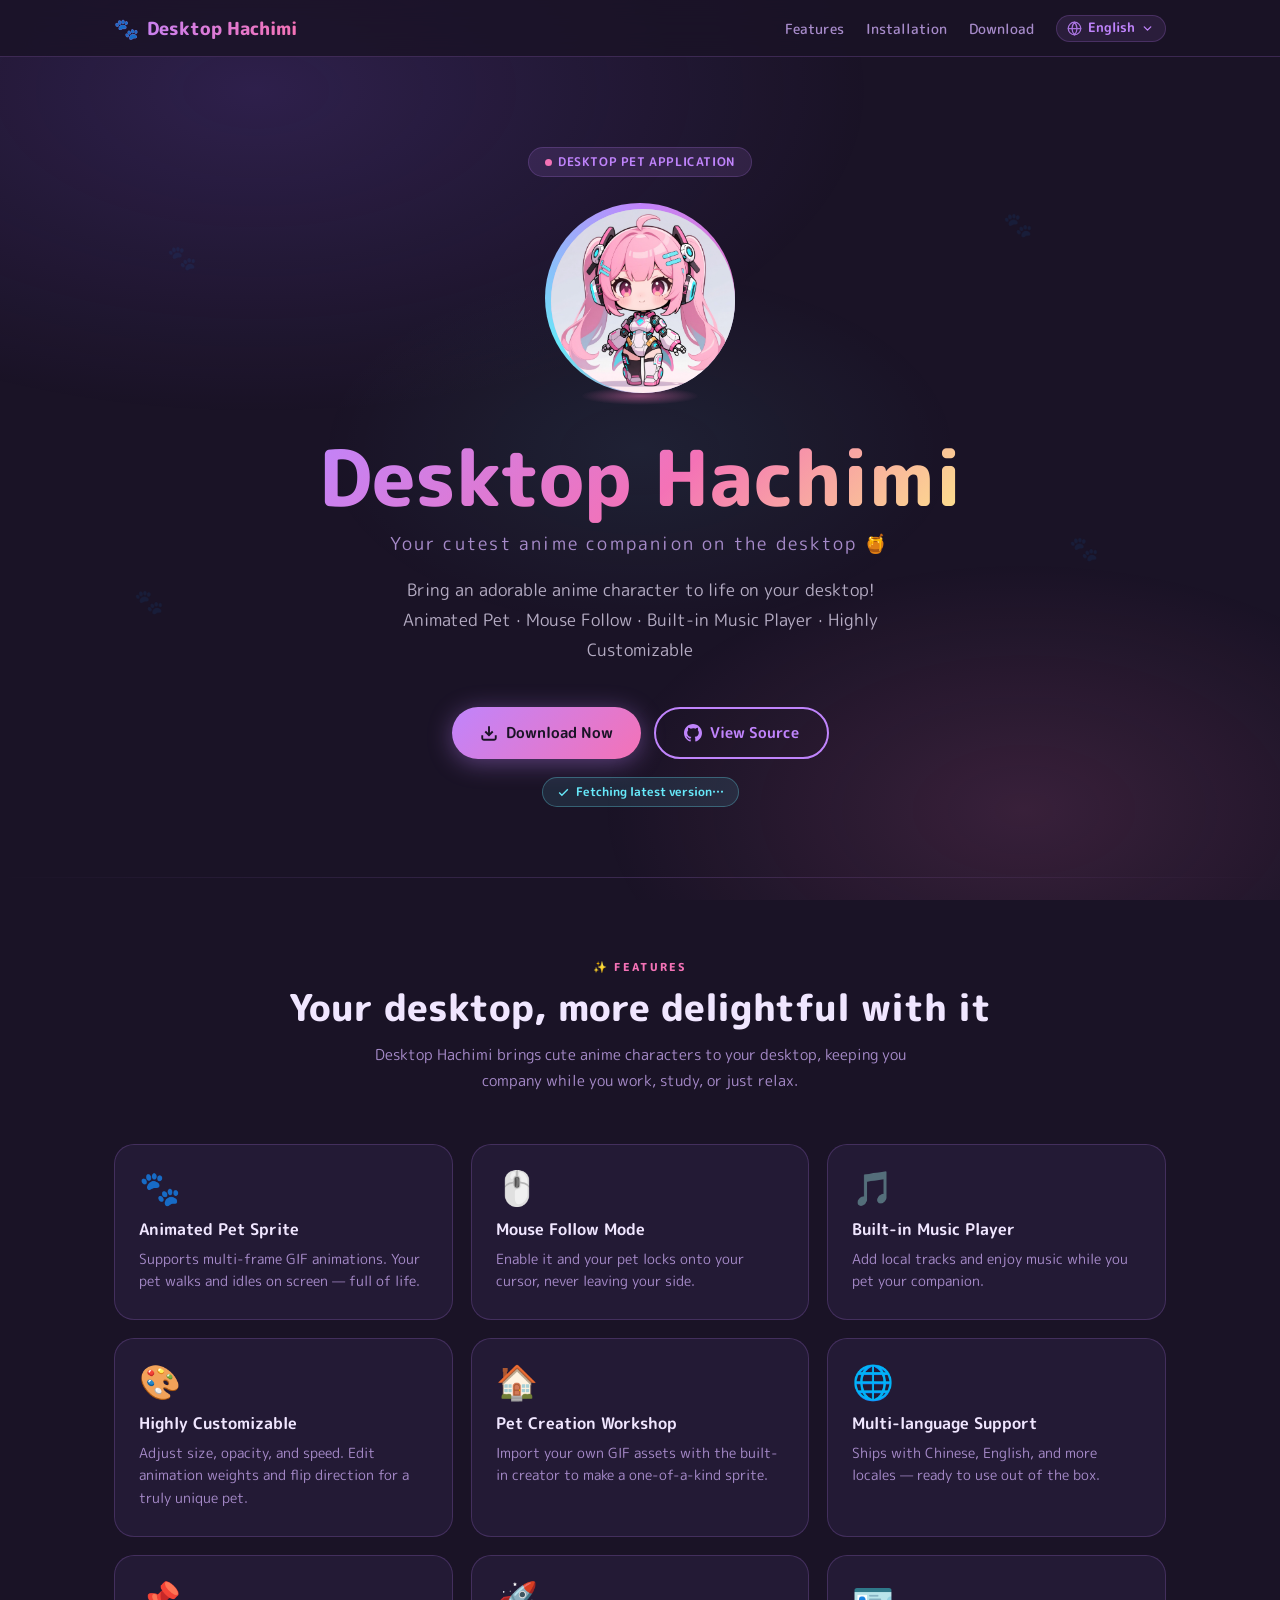
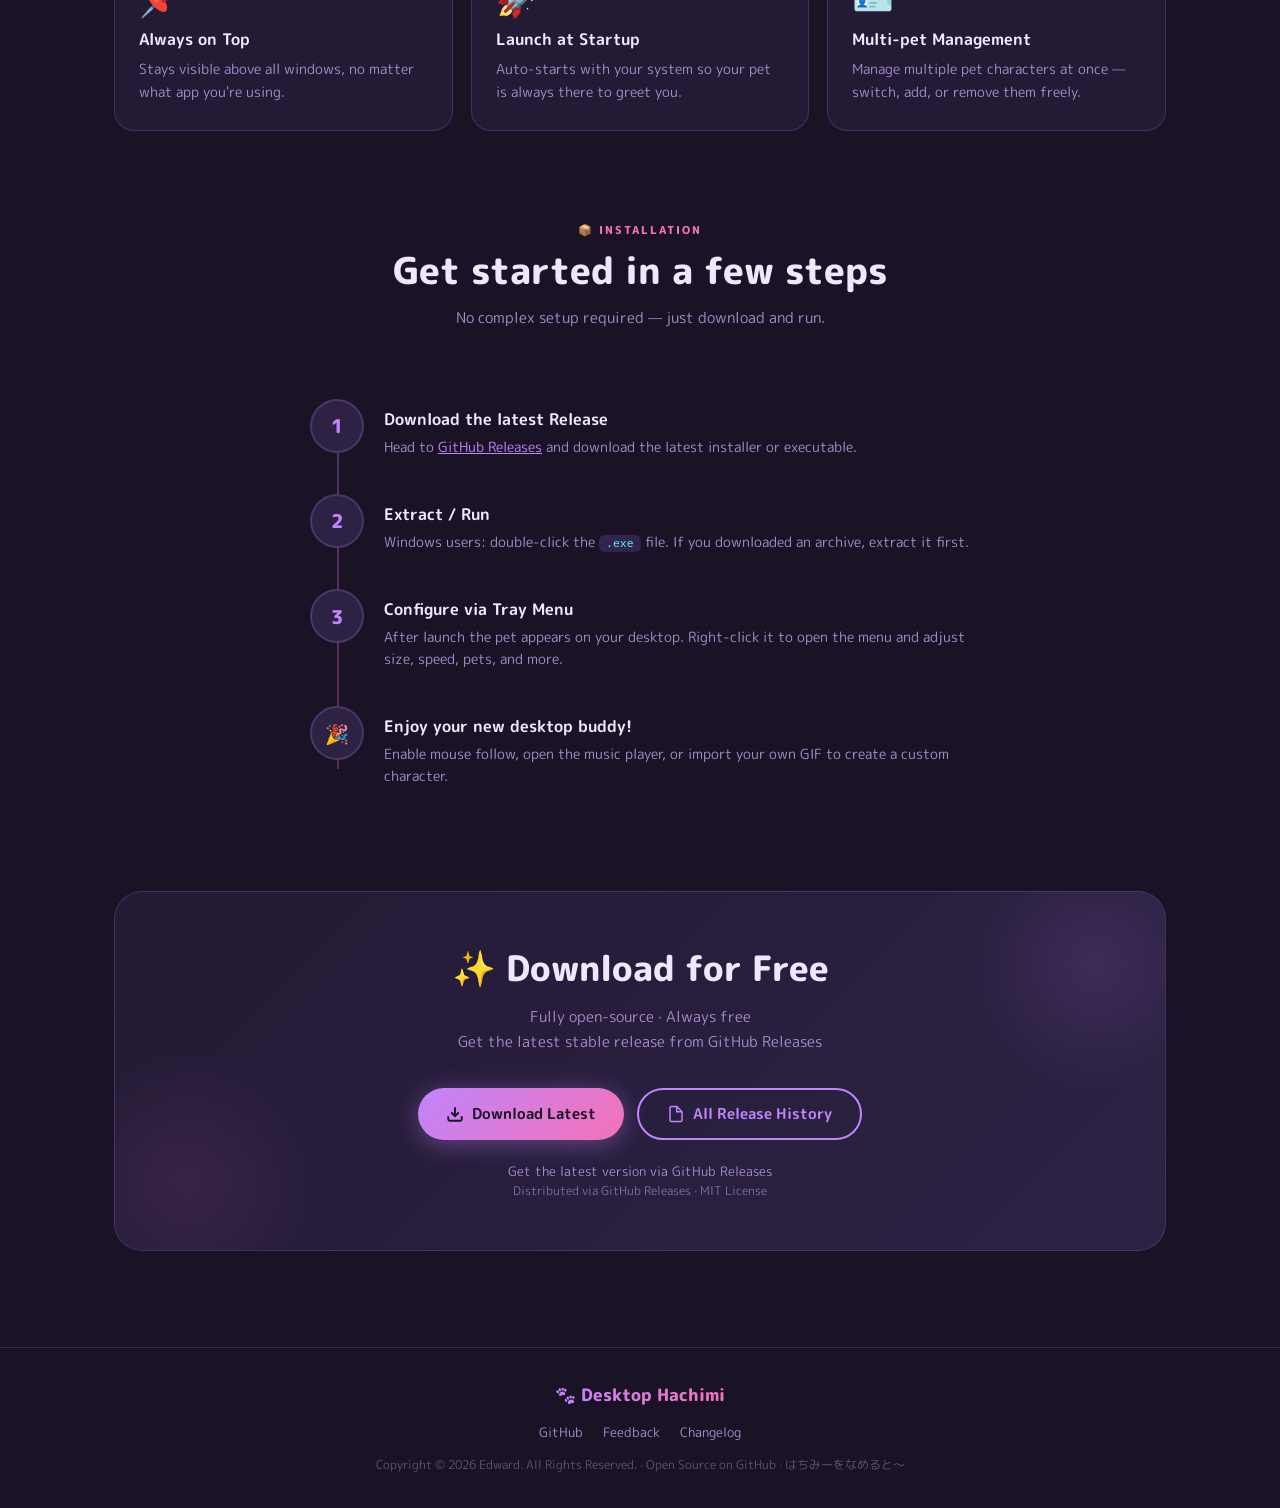
==== commit de97fc02: "update" ====
--- a/index.html
+++ b/index.html
@@ -337,7 +337,7 @@
       </li>
     </ul>
     <p class="foot-copy" data-i18n="foot_copy">
-      Made with 💜 · Open Source on GitHub · はちみーをなめると〜
+      Copyright © 2026 Edward. All Rights Reserved. · Open Source on GitHub · はちみーをなめると〜
     </p>
   </div>
 </footer>
